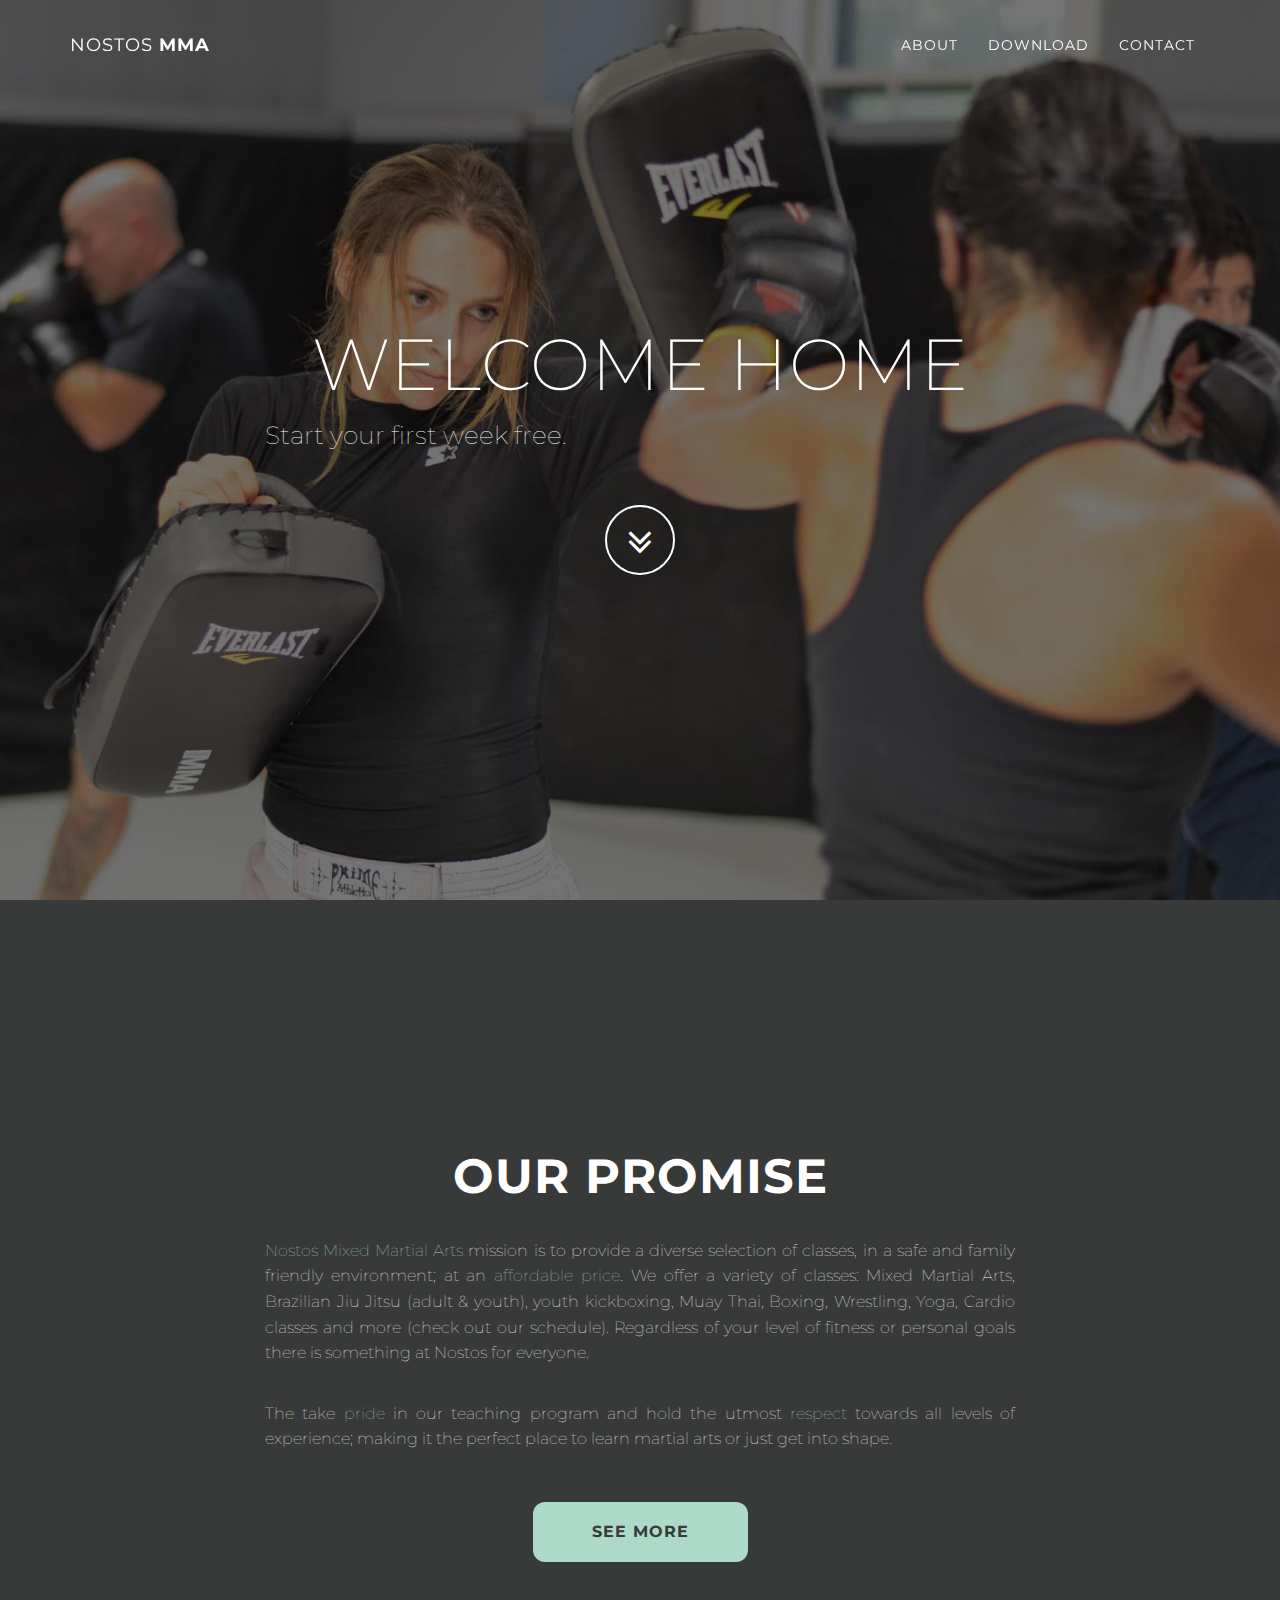
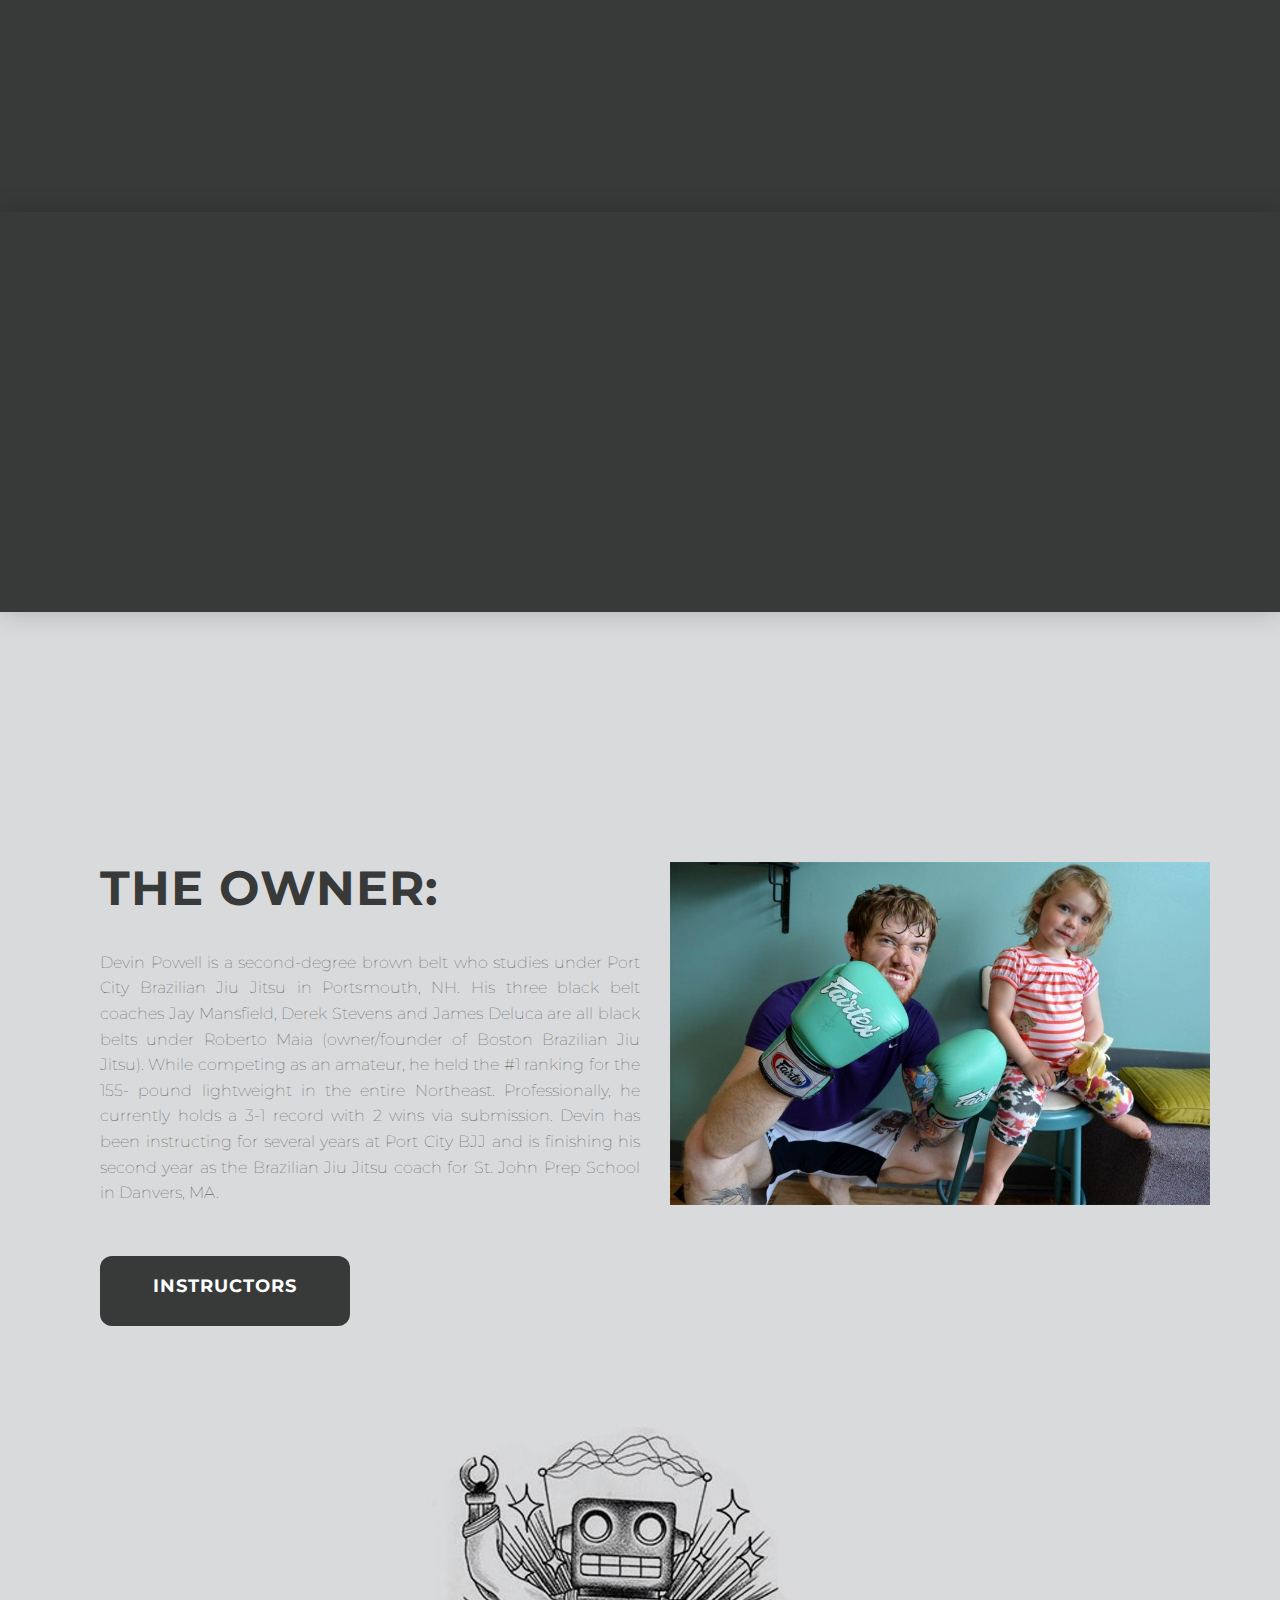
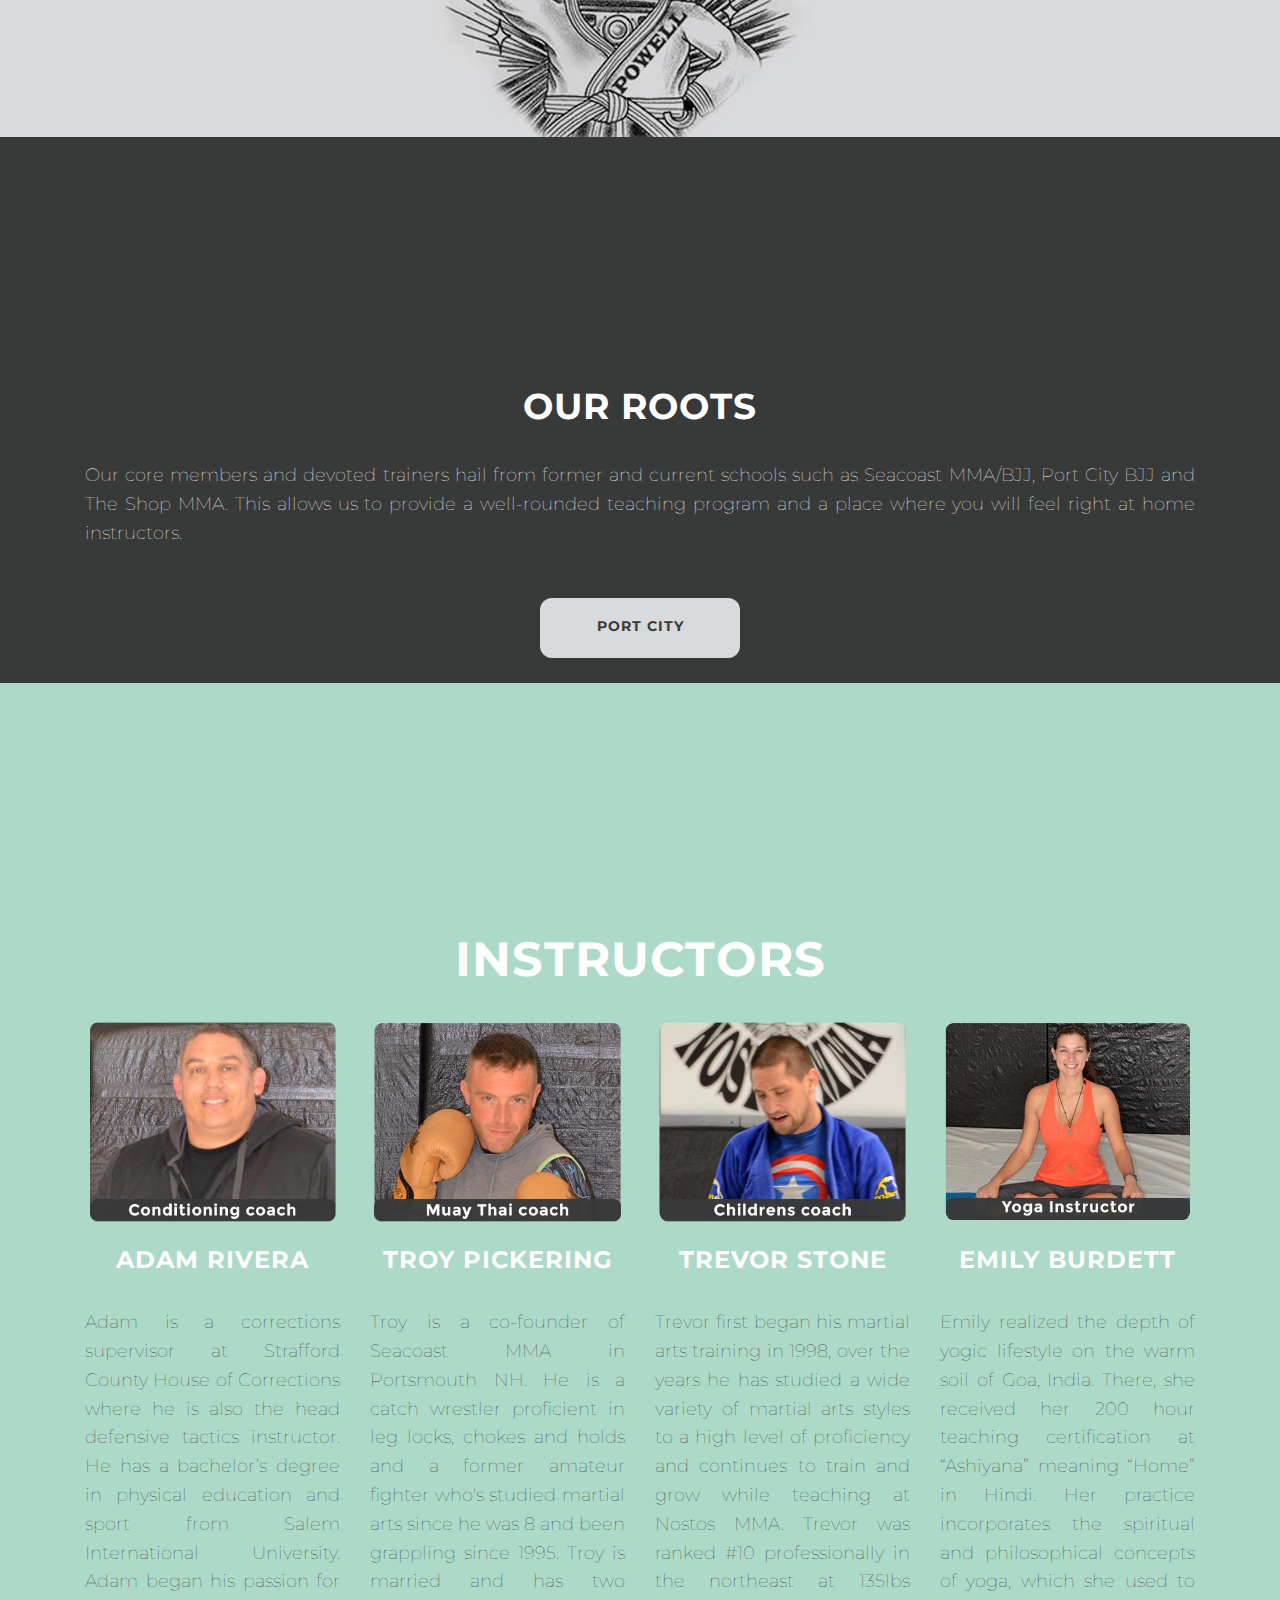
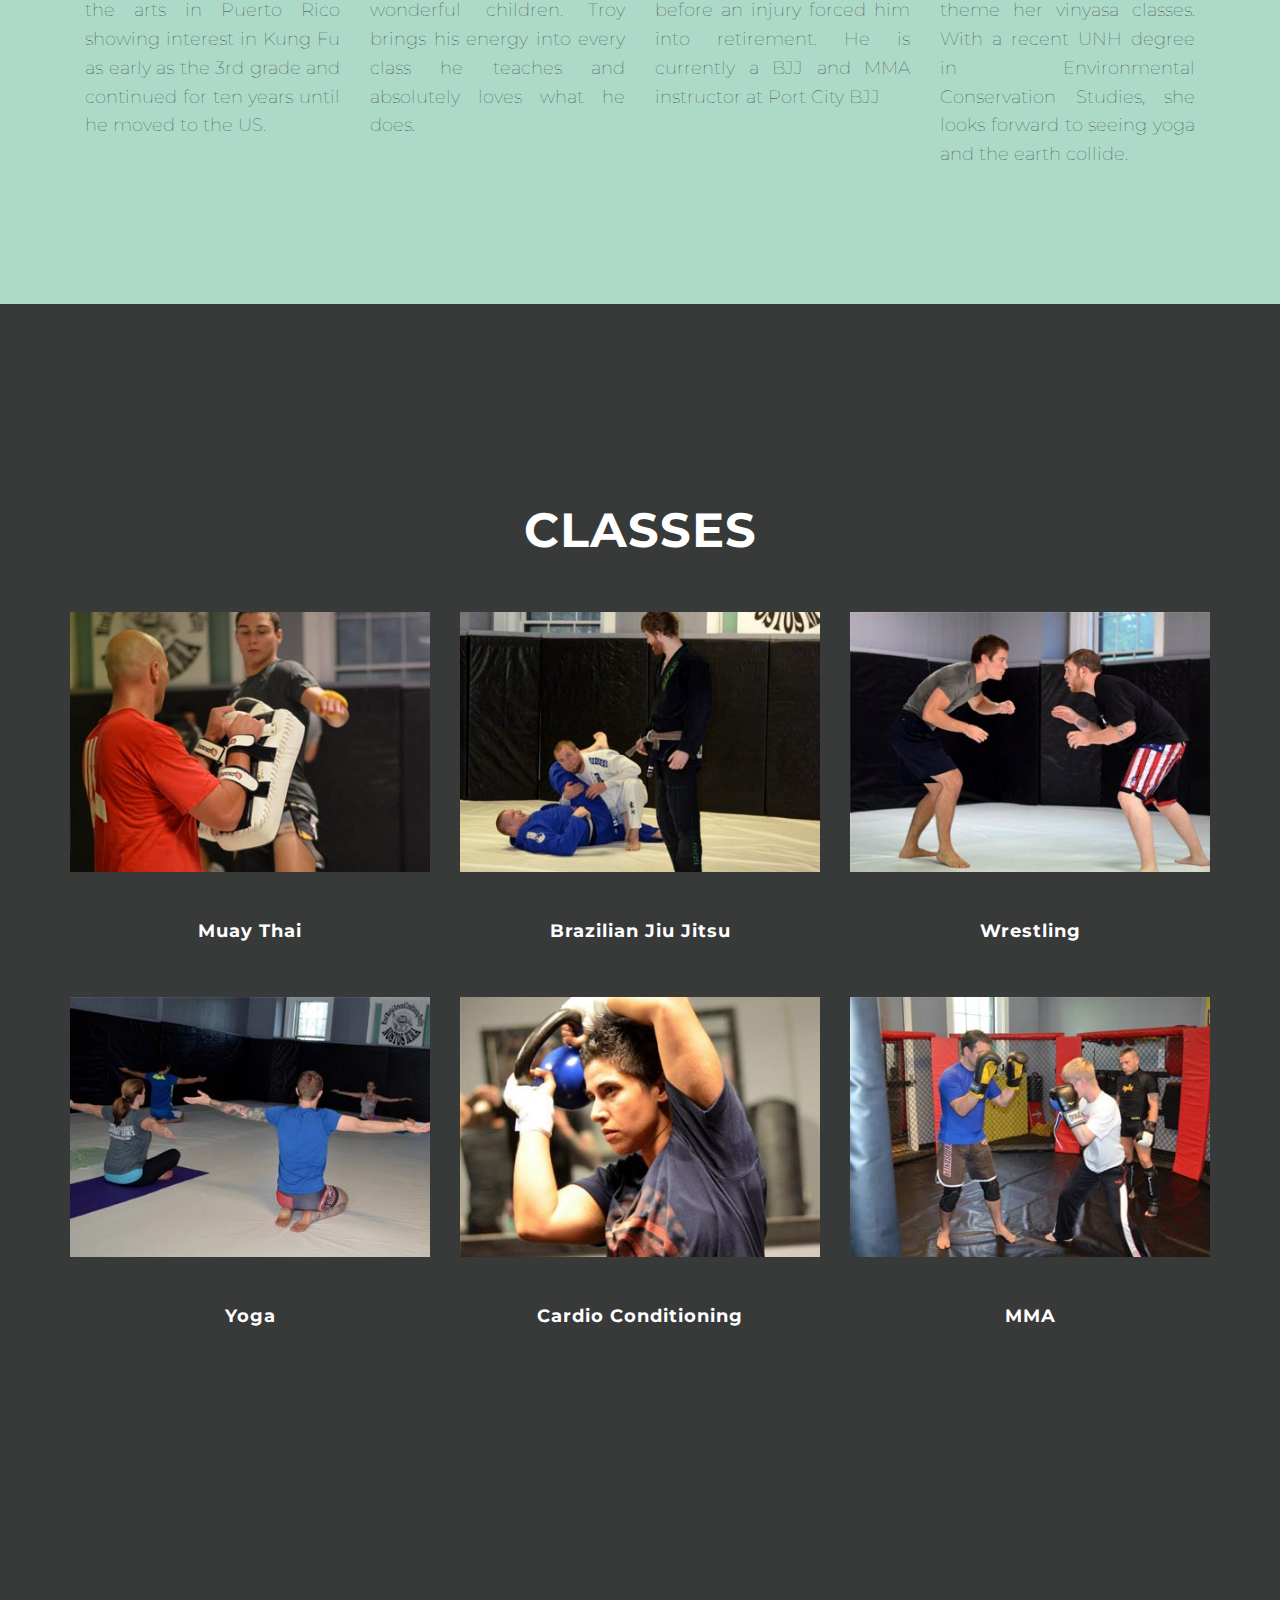
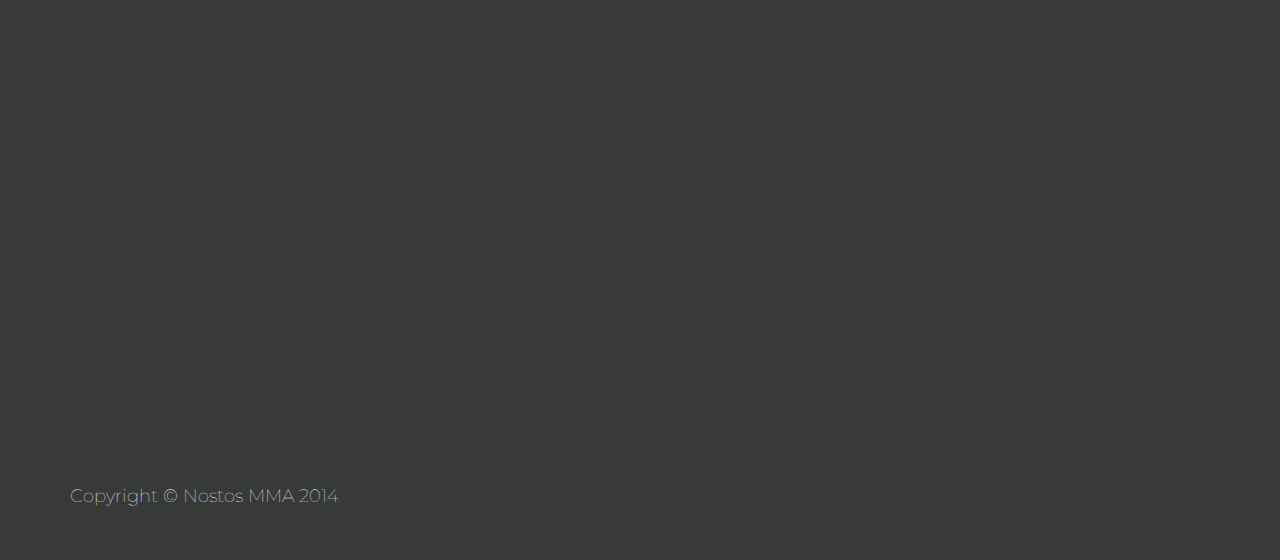
==== index.html @ fd04f0ee "A lot happened" ====
<!DOCTYPE html>
<html lang="en">

<head>

    <meta charset="utf-8">
    <meta http-equiv="X-UA-Compatible" content="IE=edge">
    <meta name="viewport" content="width=device-width, initial-scale=1">
    <meta name="description" content="">
    <meta name="author" content="">

    <title>NOSTOS MMA</title>

    <!-- Bootstrap Core CSS -->
    <link href="css/bootstrap.min.css" rel="stylesheet">

    <!-- Custom CSS -->
    <link href="css/grayscale.css" rel="stylesheet">

    <!-- Custom Fonts -->
    <link href="font-awesome-4.1.0/css/font-awesome.min.css" rel="stylesheet" type="text/css">
    <link href="http://fonts.googleapis.com/css?family=Montserrat:400,700" rel="stylesheet" type="text/css">

    <!-- HTML5 Shim and Respond.js IE8 support of HTML5 elements and media queries -->
    <!-- WARNING: Respond.js doesn't work if you view the page via file:// -->
    <!--[if lt IE 9]>
        <script src="https://oss.maxcdn.com/libs/html5shiv/3.7.0/html5shiv.js"></script>
        <script src="https://oss.maxcdn.com/libs/respond.js/1.4.2/respond.min.js"></script>
    <![endif]-->

</head>

<body id="page-top" data-spy="scroll" data-target=".navbar-fixed-top">

    <!-- Navigation -->
    <nav class="navbar navbar-custom navbar-fixed-top" role="navigation">
        <div class="container">
            <div class="navbar-header">
                <button type="button" class="navbar-toggle" data-toggle="collapse" data-target=".navbar-main-collapse">
                    <i class="fa fa-bars"></i>
                </button>
                <a class="navbar-brand page-scroll" href="#page-top">
                    <span class="light">NOSTOS</span> MMA
                </a>
            </div>

            <!-- Collect the nav links, forms, and other content for toggling -->
            <div class="collapse navbar-collapse navbar-right navbar-main-collapse">
                <ul class="nav navbar-nav">
                    <!-- Hidden li included to remove active class from about link when scrolled up past about section -->
                    <li class="hidden">
                        <a href="#page-top"></a>
                    </li>
                    <li>
                        <a class="page-scroll" href="#about">About</a>
                    </li>
                    <li>
                        <a class="page-scroll" href="#download">Download</a>
                    </li>
                    <li>
                        <a class="page-scroll" href="#contact">Contact</a>
                    </li>
                </ul>
            </div>
            <!-- /.navbar-collapse -->
        </div>
        <!-- /.container -->
    </nav>

    <!-- Intro Header -->
    <header class="intro">
        <div class="intro-body">
            <div class="container">
                <div class="row">
                    <div class="col-md-8 col-md-offset-2">
                        <h1 class="brand-heading">Welcome <span>Home</span></h1>
                        <p class="intro-text">Start your first week free.</p>
                        <a href="#about" class="btn btn-circle page-scroll">
                            <i class="fa fa-angle-double-down animated"></i>
                        </a>
                    </div>
                </div>
            </div>
        </div>
    </header>

    <!-- About Section -->
    <section id="about" data-speed="6" data-type="background" class="container content-section text-center">
        <div class="row">
            <div class="col-lg-8 col-lg-offset-2">
            <div class="promise">
                <h2>Our promise</h2>
                <p><span>Nostos Mixed Martial Arts</span> mission is to provide a diverse selection of classes, in a safe and family friendly environment; at an <span>affordable price</span>. We offer a variety of classes: Mixed Martial Arts, Brazilian Jiu Jitsu (adult & youth), youth kickboxing, Muay Thai, Boxing, Wrestling, Yoga, Cardio classes and more (check out our schedule). Regardless of your level of fitness or personal goals there is something at Nostos for everyone. </p>
                <p>The take <span>pride</span> in our teaching program and hold the utmost <span>respect</span> towards all levels of experience; making it the perfect place to learn martial arts or just get into shape.</p>
                 <a href="#about" class="btn btn-green"><h6>See more</h6></a>
            </div>
            </div>
        </div>
    </section>

    <!-- group pic -->
    <section id="group-pic" data-speed="6" data-type="background">
        
    </section><!-- end of group pic -->

    <!-- the owner -->
    <section id="contact" class="container content-section text-center">
      <div class="row">
	        <div class="container">
		        <div class="owner-resp"><!-- owner responsive -->
		            <div class="col-lg-6">
			            <div class="owner">
			                <h1>The Owner:</h1>
			                <img src="img/owner.jpg" alt=""/ class="img-responsive">
			                <p>Devin Powell is a second-degree brown belt who studies under Port City Brazilian Jiu Jitsu in Portsmouth, NH. His three black belt coaches Jay Mansfield, Derek Stevens and James Deluca are all black belts under Roberto Maia (owner/founder of Boston Brazilian Jiu Jitsu). While competing as an amateur, he held the #1 ranking for the 155- pound lightweight in the entire Northeast. Professionally, he currently holds a 3-1 record with 2 wins via submission. Devin has been instructing for several years at Port City BJJ and is finishing his second year as the Brazilian Jiu Jitsu coach for St. John Prep School in Danvers, MA.</p>
			                 <a href="#about" class="btn btn-dark"><h6>Instructors</h6></a>
			            </div>
					</div>
				</div>
			<div>
		</div>
	        <div class="container">
		        <div class="owner-reg"><!-- owner regular -->
		            <div class="col-lg-6">
			            <div class="owner">
			                <h1>The Owner:</h1>
			                <p>Devin Powell is a second-degree brown belt who studies under Port City Brazilian Jiu Jitsu in Portsmouth, NH. His three black belt coaches Jay Mansfield, Derek Stevens and James Deluca are all black belts under Roberto Maia (owner/founder of Boston Brazilian Jiu Jitsu). While competing as an amateur, he held the #1 ranking for the 155- pound lightweight in the entire Northeast. Professionally, he currently holds a 3-1 record with 2 wins via submission. Devin has been instructing for several years at Port City BJJ and is finishing his second year as the Brazilian Jiu Jitsu coach for St. John Prep School in Danvers, MA.</p>
			                 <a href="#about" class="btn btn-dark"><h6>Instructors</h6></a>
			            </div>
			       </div>
			        <div class="col-lg-6">
			        	<img src="img/owner.jpg" alt=""/ class="img-responsive">
			        </div>
					</div>
				</div>
			<div>
		</div>	
		<div class="container">
			<div class="col-lrg-12"  class="row-text-center">
				<div class="clembot">
					<img src="img/clembot.jpg" alt=""/ class="img-responsive">	
				</div>
			</div>
		</div>		   		    	
    </section><!-- end of the owner-->
    
 <section id="roots" class="container content-section text-center" data-speed="6" data-type="background">
      <div class="row">
	        <div class="container">
		            <div class="col-lg-12" class="img-responsive">
			            <div class="roots" class="roots-bg">
			                <h1>Our Roots</h1>
			                <p>Our core members and devoted trainers hail from former and current schools such as Seacoast MMA/BJJ, Port City BJJ and The Shop MMA. This allows us to provide a well-rounded teaching program and a place where you will feel right at home instructors.</p>
			                </p>
			                 <a href="#about" class="btn btn-light"><h6>Port City</h6></a>
			            </div>
					</div>
			<div>
		</div>
</section>







<section id="instructors" class="container content-section text-center"><!-- instructors -->
	<div class="row">
		<div class="container">
				<h1 class="title">Instructors</h1>
			<div class="col-lg-3">
				<img src="img/adam.jpg" alt="" class="img-responsive"/>
					<div class="description">
					<h3>Adam Rivera</h3>
						<p>Adam is a corrections supervisor at Strafford County House of Corrections where he is also the head defensive tactics instructor. He has a bachelor’s degree in physical education and sport from Salem International University. Adam began his passion for the arts in Puerto Rico showing interest in Kung Fu as early as the 3rd grade and continued for ten years until he moved to the US. </p>
					</div>
			</div><!-- end first column -->
			<div class="col-lg-3">
				<img src="img/troy.jpg" alt="" class="img-responsive"/>
					<div class="description">
					<h3>Troy Pickering</h3>
						<p>
Troy is a co-founder of Seacoast MMA in Portsmouth NH. He is a catch wrestler proficient in leg locks, chokes and holds and a former amateur fighter who's studied martial arts since he was 8 and been grappling since 1995. Troy is married and has two wonderful children. Troy brings his energy into every class he teaches and absolutely loves what he does.
 </p>
					</div>
			</div><!-- end second column -->
			<div class="col-lg-3">
				<img src="img/trevor.jpg" alt="" class="img-responsive"/>
					<div class="description">
					<h3>Trevor Stone</h3>
						<p>
Trevor first began his martial arts training in 1998, over the years he has studied a wide variety of martial arts styles to a high level of proficiency and continues to train and grow while teaching at Nostos MMA. Trevor was ranked #10 professionally in the northeast at 135lbs before an injury forced him into retirement. He is currently a BJJ and MMA instructor at Port City BJJ</p>
					</div>
			</div><!-- end third column -->
			<div class="col-lg-3">
				<img src="img/emily.jpg" alt="" class="img-responsive"/>
					<div class="description">
					<h3>Emily Burdett</h3>
						<p>Emily realized the depth of yogic lifestyle on the warm soil of Goa, India. There, she received her 200 hour teaching certification at “Ashiyana” meaning “Home” in Hindi. Her practice incorporates the spiritual and philosophical concepts of yoga, which she used to theme her vinyasa classes. With a recent UNH degree in Environmental Conservation Studies, she looks forward to seeing yoga and the earth collide.</p>
					</div>
			</div><!-- end third column -->
		</div><!-- end container -->
	</div><!-- end row -->
</section><!-- end instructors -->

<!-- classes Grid Section -->
    <section id="classes" class="bg-light-gray">
        <div class="container">
            <div class="row">
                <div class="col-lg-12 text-center">
                    <h2 class="section-heading">Classes</h2>
                </div>
            </div>
            <div class="row">
                <div class="col-md-4 col-sm-6 classes-item">
                    <a href="#classesModal1" class="classes-link" data-toggle="modal">
                        <div class="classes-hover">
                            <div class="classes-hover-content">
                                <i class="fa fa-plus fa-3x"></i>
                            </div>
                        </div>
                        <img src="img/muaythai.jpg" class="img-responsive" alt="">
                    </a>
                    <div class="classes-caption">
                       <h4>Muay Thai</h4>
                    </div>
                </div>
                <div class="col-md-4 col-sm-6 classes-item">
                    <a href="#classesModal2" class="classes-link" data-toggle="modal">
                        <div class="classes-hover">
                            <div class="classes-hover-content">
                                <i class="fa fa-plus fa-3x"></i>
                            </div>
                        </div>
                        <img src="img/bjj.jpg" class="img-responsive" alt="">
                    </a>
                    <div class="classes-caption">
                        <h4>Brazilian Jiu Jitsu</h4>
                    </div>
                </div>
                <div class="col-md-4 col-sm-6 classes-item">
                    <a href="#classesModal3" class="classes-link" data-toggle="modal">
                        <div class="classes-hover">
                            <div class="classes-hover-content">
                                <i class="fa fa-plus fa-3x"></i>
                            </div>
                        </div>
                        <img src="img/wrestling.jpg" class="img-responsive" alt="">
                    </a>
                    <div class="classes-caption">
                        <h4>Wrestling</h4>
                    </div>
                </div>
                <div class="col-md-4 col-sm-6 classes-item">
                    <a href="#classesModal4" class="classes-link" data-toggle="modal">
                        <div class="classes-hover">
                            <div class="classes-hover-content">
                                <i class="fa fa-plus fa-3x"></i>
                            </div>
                        </div>
                        <img src="img/yoga.jpg" class="img-responsive" alt="">
                    </a>
                    <div class="classes-caption">
                        <h4>Yoga</h4>
                    </div>
                </div>
                <div class="col-md-4 col-sm-6 classes-item">
                    <a href="#classesModal5" class="classes-link" data-toggle="modal">
                        <div class="classes-hover">
                            <div class="classes-hover-content">
                                <i class="fa fa-plus fa-3x"></i>
                            </div>
                        </div>
                        <img src="img/conditioning.jpg" class="img-responsive" alt="">
                    </a>
                    <div class="classes-caption">
                        <h4>Cardio Conditioning</h4>
                    </div>
                </div>
                <div class="col-md-4 col-sm-6 classes-item">
                    <a href="#classesModal6" class="classes-link" data-toggle="modal">
                        <div class="classes-hover">
                            <div class="classes-hover-content">
                                <i class="fa fa-plus fa-3x"></i>
                            </div>
                        </div>
                        <img src="img/mma.jpg" class="img-responsive" alt="">
                    </a>
                    <div class="classes-caption">
                        <h4>MMA</h4>
                    </div>
                </div>
            </div>
        </div>
    </section>
<!-- classes Modals -->
    <!-- Use the modals below to showcase details about your classes projects! -->

    <!-- classes Modal 1 -->
    <div class="classes-modal modal fade" id="classesModal1" tabindex="-1" role="dialog" aria-hidden="true">
        <div class="modal-content">
            <div class="close-modal" data-dismiss="modal">
                <div class="lr">
                    <div class="rl">
                    </div>
                </div>
            </div>
            <div class="container">
                <div class="row">
                    <div class="col-lg-8 col-lg-offset-2">
                        <div class="modal-body">
                         <h1>Muay Thai</h1>
							<div id="this-carousel-id" class="carousel slide"><!-- class of slide for animation -->
							  <div class="carousel-inner">
							    <div class="item active"><!-- class of active since it's the first item -->
							      <img src="img/devin.jpg" alt="" />
							    </div>
							    <div class="item">
							      <img src="img/devin.jpg" alt="" />
							    </div>
							    <div class="item">
							      <img src="img/devin.jpg" alt="" />
							    </div>
							    <div class="item">
							      <img src="img/devin.jpg" alt="" />
							    </div>
					 </div><!-- /.carousel-inner -->
					 <!--  Next and Previous controls below href values must reference the id for this carousel -->
							 <a class="carousel-control left" href="#this-carousel-id" data-slide="prev"><img src="img/arrow-left.jpg"/></a>
							 <a class="carousel-control right" href="#this-carousel-id" data-slide="next">HEY</a>
					</div><!-- /.carousel -->
                            <p>A martial art form that originated from Thailand, also known as the “Art of Eight Limbs” which focuses on strikes using the eight points of contact: feet, knees, elbows and fists. Muay Thai focuses on body conditioning; training with Muay Thai pads, focus mitts, heavy bags, and boxing/kickboxing combination drills that use almost every muscle in your body.  Muay Thai strengthens your legs, your core, increases your flexibility and helps you lose weight and relieves stress. Whether you want to compete in the sport and get ready for ring competition or simple learn the art to stay healthy and in great shape Muay Thai workouts will produce a healthier, leaner, stronger body and help you be at your best level of fitness. It’s important to be in on a regular basis in order for martial arts lessons to be effective for learning self defense so come find out how much fun getting in shape can really be.
</p>
                            <p>
                                <strong>Want these icons in this classes item sample?</strong>You can download 60 of them for free, courtesy of <a href="https://getdpd.com/cart/hoplink/18076?referrer=bvbo4kax5k8ogc">RoundIcons.com</a>, or you can purchase the 1500 icon set <a href="https://getdpd.com/cart/hoplink/18076?referrer=bvbo4kax5k8ogc">here</a>.</p>
                            <ul class="list-inline">
                                <li>Date: July 2014</li>
                                <li>Client: Round Icons</li>
                                <li>Category: Graphic Design</li>
                            </ul>
                            <button type="button" class="btn btn-primary" data-dismiss="modal"><i class="fa fa-times"></i> Close Project</button>
                        </div>
                    </div>
                </div>
            </div>
        </div>
    </div>

    <!-- classes Modal 2 -->
    <div class="classes-modal modal fade" id="classesModal2" tabindex="-1" role="dialog" aria-hidden="true">
        <div class="modal-content">
            <div class="close-modal" data-dismiss="modal">
                <div class="lr">
                    <div class="rl">
                    </div>
                </div>
            </div>
            <div class="container">
                <div class="row">
                    <div class="col-lg-8 col-lg-offset-2">
                        <div class="modal-body">
                            <h2>Project Heading</h2>
                            <p class="item-intro text-muted">Lorem ipsum dolor sit amet consectetur.</p>
                            <img class="img-responsive img-centered" src="img/classes/startup-framework-preview.png" alt="">
                            <p><a href="http://designmodo.com/startup/?u=787">Startup Framework</a> is a website builder for professionals. Startup Framework contains components and complex blocks (PSD+HTML Bootstrap themes and templates) which can easily be integrated into almost any design. All of these components are made in the same style, and can easily be integrated into projects, allowing you to create hundreds of solutions for your future projects.</p>
                            <p>You can preview Startup Framework <a href="http://designmodo.com/startup/?u=787">here</a>.</p>
                            <button type="button" class="btn btn-primary" data-dismiss="modal"><i class="fa fa-times"></i> Close Project</button>
                        </div>
                    </div>
                </div>
            </div>
        </div>
    </div>

    <!-- classes Modal 3 -->
    <div class="classes-modal modal fade" id="classesModal3" tabindex="-1" role="dialog" aria-hidden="true">
        <div class="modal-content">
            <div class="close-modal" data-dismiss="modal">
                <div class="lr">
                    <div class="rl">
                    </div>
                </div>
            </div>
            <div class="container">
                <div class="row">
                    <div class="col-lg-8 col-lg-offset-2">
                        <div class="modal-body">
                            <!-- Project Details Go Here -->
                            <h2>Project Name</h2>
                            <p class="item-intro text-muted">Lorem ipsum dolor sit amet consectetur.</p>
                            <img class="img-responsive img-centered" src="img/classes/treehouse-preview.png" alt="">
                            <p>Treehouse is a free PSD web template built by <a href="https://www.behance.net/MathavanJaya">Mathavan Jaya</a>. This is bright and spacious design perfect for people or startup companies looking to showcase their apps or other projects.</p>
                            <p>You can download the PSD template in this classes sample item at <a href="http://freebiesxpress.com/gallery/treehouse-free-psd-web-template/">FreebiesXpress.com</a>.</p>
                            <button type="button" class="btn btn-primary" data-dismiss="modal"><i class="fa fa-times"></i> Close Project</button>
                        </div>
                    </div>
                </div>
            </div>
        </div>
    </div>

    <!-- classes Modal 4 -->
    <div class="classes-modal modal fade" id="classesModal4" tabindex="-1" role="dialog" aria-hidden="true">
        <div class="modal-content">
            <div class="close-modal" data-dismiss="modal">
                <div class="lr">
                    <div class="rl">
                    </div>
                </div>
            </div>
            <div class="container">
                <div class="row">
                    <div class="col-lg-8 col-lg-offset-2">
                        <div class="modal-body">
                            <!-- Project Details Go Here -->
                            <h2>Project Name</h2>
                            <p class="item-intro text-muted">Lorem ipsum dolor sit amet consectetur.</p>
                            <img class="img-responsive img-centered" src="img/classes/golden-preview.png" alt="">
                            <p>Start Bootstrap's Agency theme is based on Golden, a free PSD website template built by <a href="https://www.behance.net/MathavanJaya">Mathavan Jaya</a>. Golden is a modern and clean one page web template that was made exclusively for Best PSD Freebies. This template has a great classes, timeline, and meet your team sections that can be easily modified to fit your needs.</p>
                            <p>You can download the PSD template in this classes sample item at <a href="http://freebiesxpress.com/gallery/golden-free-one-page-web-template/">FreebiesXpress.com</a>.</p>
                            <button type="button" class="btn btn-primary" data-dismiss="modal"><i class="fa fa-times"></i> Close Project</button>
                        </div>
                    </div>
                </div>
            </div>
        </div>
    </div>

    <!-- classes Modal 5 -->
    <div class="classes-modal modal fade" id="classesModal5" tabindex="-1" role="dialog" aria-hidden="true">
        <div class="modal-content">
            <div class="close-modal" data-dismiss="modal">
                <div class="lr">
                    <div class="rl">
                    </div>
                </div>
            </div>
            <div class="container">
                <div class="row">
                    <div class="col-lg-8 col-lg-offset-2">
                        <div class="modal-body">
                            <!-- Project Details Go Here -->
                            <h2>Project Name</h2>
                            <p class="item-intro text-muted">Lorem ipsum dolor sit amet consectetur.</p>
                            <img class="img-responsive img-centered" src="img/classes/escape-preview.png" alt="">
                            <p>Escape is a free PSD web template built by <a href="https://www.behance.net/MathavanJaya">Mathavan Jaya</a>. Escape is a one page web template that was designed with agencies in mind. This template is ideal for those looking for a simple one page solution to describe your business and offer your services.</p>
                            <p>You can download the PSD template in this classes sample item at <a href="http://freebiesxpress.com/gallery/escape-one-page-psd-web-template/">FreebiesXpress.com</a>.</p>
                            <button type="button" class="btn btn-primary" data-dismiss="modal"><i class="fa fa-times"></i> Close Project</button>
                        </div>
                    </div>
                </div>
            </div>
        </div>
    </div>

    <!-- classes Modal 6 -->
    <div class="classes-modal modal fade" id="classesModal6" tabindex="-1" role="dialog" aria-hidden="true">
        <div class="modal-content">
            <div class="close-modal" data-dismiss="modal">
                <div class="lr">
                    <div class="rl">
                    </div>
                </div>
            </div>
            <div class="container">
                <div class="row">
                    <div class="col-lg-8 col-lg-offset-2">
                        <div class="modal-body">
                            <!-- Project Details Go Here -->
                            <h2>Project Name</h2>
                            <p class="item-intro text-muted">Lorem ipsum dolor sit amet consectetur.</p>
                            <img class="img-responsive img-centered" src="img/classes/dreams-preview.png" alt="">
                            <p>Dreams is a free PSD web template built by <a href="https://www.behance.net/MathavanJaya">Mathavan Jaya</a>. Dreams is a modern one page web template designed for almost any purpose. It’s a beautiful template that’s designed with the Bootstrap framework in mind.</p>
                            <p>You can download the PSD template in this classes sample item at <a href="http://freebiesxpress.com/gallery/dreams-free-one-page-web-template/">FreebiesXpress.com</a>.</p>
                            <button type="button" class="btn btn-primary" data-dismiss="modal"><i class="fa fa-times"></i> Close Project</button>
                        </div>
                    </div>
                </div>
            </div>
        </div>
    </div>







    <!-- Map Section -->
    <div id="map"></div>

    <!-- Footer -->
    <footer>
        <div class="container text-center">
            <p>Copyright &copy; Nostos MMA 2014</p>
        </div>
    </footer>

    <!-- jQuery Version 1.11.0 -->
    <script src="js/jquery-1.11.0.js"></script>

    <!-- Bootstrap Core JavaScript -->
    <script src="js/bootstrap.min.js"></script>

    <!-- Plugin JavaScript -->
    <script src="js/jquery.easing.min.js"></script>

    <!-- Google Maps API Key - Use your own API key to enable the map feature. More information on the Google Maps API can be found at https://developers.google.com/maps/ -->
    <script type="text/javascript" src="https://maps.googleapis.com/maps/api/js?key=AIzaSyCRngKslUGJTlibkQ3FkfTxj3Xss1UlZDA&sensor=false"></script>

    <!-- Custom Theme JavaScript -->
    <script src="js/grayscale.js"></script>

</body>
<script type="text/javascript">
$(document).ready(function(){
   // cache the window object
   $window = $(window);
 
   $('section[data-type="background"]').each(function(){
     // declare the variable to affect the defined data-type
     var $scroll = $(this);
                     
      $(window).scroll(function() {
        // HTML5 proves useful for helping with creating JS functions!
        // also, negative value because we're scrolling upwards                             
        var yPos = -($window.scrollTop() / $scroll.data('speed')); 
         
        // background position
        var coords = '50% '+ yPos + 'px';
 
        // move the background
        $scroll.css({ backgroundPosition: coords });    
      }); // end window scroll
   });  // end section function
}); // close out script
</script>
</html>
---- css/grayscale.css ----
/*!
 * Start Bootstrap - Grayscale Bootstrap Theme (http://startbootstrap.com)
 * Code licensed under the Apache License v2.0.
 * For details, see http://www.apache.org/licenses/LICENSE-2.0.
 */

body {
    width: 100%;
    height: 100%;
    font-family: 'montserrat';
    color: #fff;
    background-color: #383939;
}

html {
    width: 100%;
    height: 100%;
}

@media(max-width:768px){
	section {
		height:relative;
	}
}
h1,
h2,
h3,
h4,
h5,
h6 {
    margin: 0 0 35px;
    text-transform: uppercase;
    font-family: Montserrat,"Helvetica Neue",Helvetica,Arial,sans-serif;
    font-weight: 700;
    letter-spacing: 1px;
}

p {
    margin: 0 0 25px;
    font-size: 14px;
    line-height: 1.5;
    font-weight: 100;
    text-align: justify;
}
@media(min-width:767px) {
    p {
        margin: 0 0 35px;
        font-size: 18px;
        line-height: 1.6;
    }
}

a {
    color: #219ab3;
    -webkit-transition: all .2s ease-in-out;
    -moz-transition: all .2s ease-in-out;
    transition: all .2s ease-in-out;
}

a:hover,
a:focus {
    text-decoration: none;
    color: #11505d;
}

.light {
    font-weight: 400;
}

.navbar-custom {
    margin-bottom: 0;
    border-bottom: 1px solid rgba(255,255,255,.3);
    text-transform: uppercase;
    font-family: Montserrat,"Helvetica Neue",Helvetica,Arial,sans-serif;
    background-color:  #add9c8;
}

.navbar-custom .navbar-brand {
    font-weight: 700;
}


.navbar-custom .navbar-brand:focus {
    outline: 0;
}

.navbar-custom .navbar-brand .navbar-toggle {
    padding: 4px 6px;
    font-size: 16px;
    color: #fff;
}

.navbar-custom .navbar-brand .navbar-toggle:focus,
.navbar-custom .navbar-brand .navbar-toggle:active {
    outline: 0;
}

.navbar-custom a {
    color: #fff;
}
.navbar-custom .nav li.active {
    outline: nonte;
    background-color: rgba(255,255,255,.3);
}

.navbar-custom .nav li a {
    -webkit-transition: background .3s ease-in-out;
    -moz-transition: background .3s ease-in-out;
    transition: background .3s ease-in-out;
}

.navbar-custom .nav li a:hover,
.navbar-custom .nav li a:focus,
.navbar-custom .nav li a.active {
    outline: 0;
    background-color: rgba(255,255,255,.3);
}

@media(min-width:767px) {
    .navbar {
        padding: 20px 0;
        border-bottom: 0;
        letter-spacing: 1px;
        background: 0 0;
        -webkit-transition: background .5s ease-in-out,padding .5s ease-in-out;
        -moz-transition: background .5s ease-in-out,padding .5s ease-in-out;
        transition: background .5s ease-in-out,padding .5s ease-in-out;
    }

    .top-nav-collapse {
        padding: 0;
        background-color: #add9c8;
    }

    .navbar-custom.top-nav-collapse {
        border-bottom: 1px solid rgba(255,255,255,.3);
    }
}

.intro {
    display: table;
    width: 100%;
    height: auto;
    padding: 100px 0;
    text-align: center;
    color: #fff;
    background: url(../img/header.jpg) no-repeat bottom center scroll;
    background-color: #000;
    -webkit-background-size: cover;
    -moz-background-size: cover;
    background-size: cover;
    -o-background-size: cover;
}

.intro .intro-body {
    display: table-cell;
    vertical-align: middle;
}

.intro .intro-body .brand-heading {
    font-size: 40px;
}

.intro .intro-body .intro-text {
    font-size: 18px;
}

@media(min-width:767px) {
    .intro {
        height: 100%;
        padding: 0;
    }

    .intro .intro-body .brand-heading {
        font-size: 72px;
        font-weight: 200;
    }

    .intro .intro-body .intro-text {
        font-size: 25px;
        margin-top: -25px;
    }
}







/*        Our Promise        */
.promise h2 {
	font-size: 36px;
}
.promise p {
	font-size: 14px;
	text-align: justify;
}
.promise p span{
	color: #add9c8;
}
@media(min-width:768px){
	.promise h2 {
	font-size: 48px;
}
.promise p {
	font-size: 16px;
	text-align: justify;
}
.promise p span{
	color: #add9c8;
}
}




/*         Group Pic        */
#group-pic {
    background: url(../img/group.jpg) 50% 0 fixed; 
    height: auto;  
    margin: 0 auto; 
    width: 100%; 
    position: relative; 
    padding: 200px 0px;
    margin-top: 100px;
    box-shadow: 0 0 25px rgba(0,0,0,0.2);
}
@media(min-width:768px){
#group-pic {
    background: url(../img/group.jpg) 50% 0 fixed; 
    height: auto;  
    margin: 0 auto; 
    width: 100%; 
    position: relative; 
    padding: 200px 0px;
    margin-top: 250px;
    box-shadow: 0 0 25px rgba(0,0,0,0.2);
}
}

/*         Owner        */
.owner h1 {
	font-size: 36px;
	text-align: left;
	color: #383939;
}
.owner p {
	font-size: 14px;
	text-align: justify;
	color: #383939;
}
.owner p span{
	color: #383939;
}
.owner a {
	float: left;
}

@media(min-width:768px){
	.owner-resp {
		display: none;
	}
	.owner-reg {
	display: block;
	}
	.owner h1 {
		font-size: 48px;
		color: #383939;
	}
	.owner p {
		font-size: 16px;
		text-align: justify;
		color: #383939;
	}
	.owner p span{
		color: #add9c8;
	}
}

@media(max-width:768px){
	.owner-reg {
	display: none;
}
	.owner-resp {
		display: block;
	}
}
@media(max-width:768px){
	.owner-pic {
		display: none;
	}
}

/*     clembot image     */
.img-responsive {
	padding-bottom: 25px;
}
.clembot img {
	margin-bottom: -25px;
}
@media(min-width:768px){
	.clembot img {
		margin-bottom: -25px;
		margin-left: 30%;
		}
}

/*          Our roots       */
#roots {
	background-color: #383939;
}
.roots-bg {
	background-image: url('../img/roots-bg.jpg');
	background-repeat: no-repeat;
	width: 100%;
	height: relative;
}
#roots a {
	margin-bottom: 25px;
}

/*     Buttons      */
.btn-circle {
    width: 70px;
    height: 70px;
    margin-top: 15px;
    padding: 7px 16px;
    border: 2px solid #fff;
    border-radius: 35px;
    font-size: 40px;
    color: #fff;
    background: 0 0;
    -webkit-transition: background .3s ease-in-out;
    -moz-transition: background .3s ease-in-out;
    transition: background .3s ease-in-out;
}



/*   Instructors    */
#instructors {
	width: 100%;
	height: relative;
	background-color: #add9c8;
	padding-bottom: 100px;
}
#instructors h1 {
	font-size: 48px;
}
.description p {
	color: #383939;
}
.description h5 {
	margin: 0 auto;
}







/*    classes section    */
#classes {
	margin-top: 200px;
}
#classes h2 {
	font-size: 48px;
	padding-bottom: 20px;
}
#classes .classes-item {
    right: 0;
    margin: 0 0 15px;
}

#classes .classes-item .classes-link {
    display: block;
    position: relative;
    margin: 0 auto;
    max-width: 400px;
}

#classes .classes-item .classes-link .classes-hover {
    position: absolute;
    width: 100%;
    height: 100%;
    opacity: 0;
    background: #add9c8;
    -webkit-transition: all ease .5s;
    -moz-transition: all ease .5s;
    transition: all ease .5s;
}

#classes .classes-item .classes-link .classes-hover:hover {
    opacity: 1;
}

#classes .classes-item .classes-link .classes-hover .classes-hover-content {
    position: absolute;
    top: 50%;
    width: 100%;
    height: 20px;
    margin-top: -12px;
    text-align: center;
    font-size: 20px;
    color: #fff;
}

#classes .classes-item .classes-link .classes-hover .classes-hover-content i {
    margin-top: -12px;
}

#classes .classes-item .classes-link .classes-hover .classes-hover-content h3,
#classes .classes-item .classes-link .classes-hover .classes-hover-content h4 {
    margin: 0;
}

#classes .classes-item .classes-caption {
    margin: 0 auto;
    padding: 25px;
    max-width: 400px;
    text-align: center;
}

#classes .classes-item .classes-caption h4 {
    margin: 0;
    text-transform: none;
}

#classes .classes-item .classes-caption p {
   color: #fff;
   text-align: center;
}

#classes * {
    z-index: 2;
}

@media(min-width:767px) {
    #classes .classes-item {
        margin: 0 0 30px;
    }
}

.classes-modal .modal-content {
    padding: 100px 0;
    min-height: 100%;
    border: 0;
    border-radius: 0;
    text-align: center;
    background-clip: border-box;
    -webkit-box-shadow: none;
    box-shadow: none;
}

.classes-modal .modal-content h2 {
    margin-bottom: 15px;
    font-size: 3em;
}
.classes-modal .modal-content h1 {
    margin-bottom: 30px;
    font-size: 3em;
    color: black;
}

.classes-modal .modal-content p {
    margin-bottom: 30px;
    color: black;
}

.classes-modal .modal-content p.item-intro {
    margin: 20px 0 30px;
    font-family: "Droid Serif","Helvetica Neue",Helvetica,Arial,sans-serif;
    font-size: 16px;
    font-style: italic;
}

.classes-modal .modal-content ul.list-inline {
    margin-top: 0;
    margin-bottom: 30px;
}

.classes-modal .modal-content img {
    margin-bottom: 30px;
}

.classes-modal .close-modal {
    position: absolute;
    top: 25px;
    right: 25px;
    width: 75px;
    height: 75px;
    background-color: transparent;
    cursor: pointer;
}

.classes-modal .close-modal:hover {
    opacity: .3;
}

.classes-modal .close-modal .lr {
    z-index: 1051;
    width: 3px;
    height: 36px;
    margin-left: 35px;
    background-color: #222;
    -webkit-transform: rotate(45deg);
    -ms-transform: rotate(45deg);
    transform: rotate(45deg);
}

.classes-modal .close-modal .lr .rl {
    z-index: 1052;
    width: 3px;
    height: 36px;
    background-color: #222;
    -webkit-transform: rotate(90deg);
    -ms-transform: rotate(90deg);
    transform: rotate(90deg);
}

.carousel-control.left, .carousel-control.right {
  top:50%;
  width:auto;
  background-image: none;
  text-shadow: none;
}












.btn-circle:hover,
.btn-circle:focus {
    outline: 0;
    color: #fff;
    background: rgba(255,255,255,.1);
}

.btn-circle i.animated {
    -webkit-transition-property: -webkit-transform;
    -webkit-transition-duration: 1s;
    -moz-transition-property: -moz-transform;
    -moz-transition-duration: 1s;
}

.btn-circle:hover i.animated {
    -webkit-animation-name: pulse;
    -moz-animation-name: pulse;
    -webkit-animation-duration: 1.5s;
    -moz-animation-duration: 1.5s;
    -webkit-animation-iteration-count: infinite;
    -moz-animation-iteration-count: infinite;
    -webkit-animation-timing-function: linear;
    -moz-animation-timing-function: linear;
}

.btn-green h6 {
	font-size: 16px;
	color: #383939;
}
.btn-green {
	width: 170px;
    height: 60px;
    margin-top: 15px;
    padding: 20px 16px;
    background-color: #add9c8;
    font-size: 40px;
    border-radius: 12px;
}
.btn-green:hover {
	width: 170px;
    height: 60px;
    margin-top: 15px;
    padding: 20px 16px;
    background-color: #c4f2e1;
    font-size: 40px;
}

.btn-light {
	width: 200px;
    height: 60px;
    margin-top: 15px;
    padding: 20px 16px;
    background-color: #d9dadb;
    font-size: 40px;
    border-radius: 12px;
}

.btn-light h6 {
	font-size: 14px;
	color: #383939; 
}

.btn-light:hover {
	width: 200px;
    height: 60px;
    margin-top: 15px;
    padding: 20px 16px;
    background-color: #fff;
    font-size: 40px;
}

.btn-dark h6 {
	font-size: 18px;
	color: #fff;
}
.btn-dark {
	width: 250px;
    height: 70px;
    margin-top: 15px;
    padding: 20px 16px;
    background-color: #383939;
    font-size: 40px;
    border-radius: 12px;
    margin-bottom: 100px;
}
.btn-dark:hover {
	width: 250px;
    height: 70px;
    margin-top: 15px;
    padding: 20px 16px;
    background-color: #7f8181;
    font-size: 40px;
    margin-bottom: 100px;
}
@media(min-width:768px){
	.btn-green h6 {
	font-size: 16px;
	color: #383939;
}
.btn-green {
	width: 215px;
    height: 60px;
    margin-top: 15px;
    padding: 20px 16px;
    background-color: #add9c8;
    font-size: 40px;
    border-radius: 12px;
}
.btn-green:hover {
	width: 215px;
    height: 60px;
    margin-top: 15px;
    padding: 20px 16px;
    background-color: #c4f2e1;
    font-size: 40px;
}

.btn-light p {
	font-size: 18px;
	color: #383939;
}
.btn-light {
	width: 200px;
    height: 60px;
    margin-top: 15px;
    padding: 20px 16px;
    background-color: ;
    font-size: 40px;
    border-radius: 12px;
}
.btn-light:hover {
	width: 200px;
    height: 60px;
    margin-top: 15px;
    padding: 20px 16px;
    background-color: #fff;
    font-size: 40px;
}

.btn-dark p {
	font-size: 18px;
	color: #fff;
}
.btn-dark {
	width: 250px;
    height: 70px;
    margin-top: 15px;
    padding: 20px 16px;
    background-color: #383939;
    font-size: 40px;
    border-radius: 12px;
}
.btn-dark:hover {
	width: 250px;
    height: 70px;
    margin-top: 15px;
    padding: 20px 16px;
    background-color: #7f8181;
    font-size: 40px;
}
}
@-webkit-keyframes pulse {    
    0 {
        -webkit-transform: scale(1);
        transform: scale(1);
    }

    50% {
        -webkit-transform: scale(1.2);
        transform: scale(1.2);
    }

    100% {
        -webkit-transform: scale(1);
        transform: scale(1);
    }
}

@-moz-keyframes pulse {    
    0 {
        -moz-transform: scale(1);
        transform: scale(1);
    }

    50% {
        -moz-transform: scale(1.2);
        transform: scale(1.2);
    }

    100% {
        -moz-transform: scale(1);
        transform: scale(1);
    }
}

.content-section {
    padding-top: 100px;
}

.download-section {
    width: 100%;
    padding: 50px 0;
    color: #fff;
    background: url(../img/downloads-bg.jpg) no-repeat center center scroll;
    background-color: #000;
    -webkit-background-size: cover;
    -moz-background-size: cover;
    background-size: cover;
    -o-background-size: cover;
}
#contact {
	background-color: #d9dadb;
	width: 100%;
}
#map {
    width: 100%;
    height: 200px;
    margin-top: 100px;
}

@media(min-width:767px) {
    .content-section {
        padding-top: 250px;
    }

    .download-section {
        padding: 100px 0;
    }

    #map {
        height: 400px;
        margin-top: 250px;
    }
}

.btn {
    text-transform: uppercase;
    font-family: Montserrat,"Helvetica Neue",Helvetica,Arial,sans-serif;
    font-weight: 400;
    -webkit-transition: all .3s ease-in-out;
    -moz-transition: all .3s ease-in-out;
    transition: all .3s ease-in-out;
}

.btn-default {
    border: 1px solid #219ab3;
    color: #219ab3;
    background-color: transparent;
}

.btn-default:hover,
.btn-default:focus {
    border: 1px solid #219ab3;
    outline: 0;
    color: #000;
    background-color: #219ab3;
}

ul.banner-social-buttons {
    margin-top: 0;
}

@media(max-width:1199px) {
    ul.banner-social-buttons {
        margin-top: 15px;
    }
}

@media(max-width:767px) {
    ul.banner-social-buttons li {
        display: block;
        margin-bottom: 20px;
        padding: 0;
    }

    ul.banner-social-buttons li:last-child {
        margin-bottom: 0;
    }
}

footer {
    padding: 50px 0;
}

footer p {
    margin: 0;
}

::-moz-selection {
    text-shadow: none;
    background: #fcfcfc;
    background: rgba(255,255,255,.2);
}

::selection {
    text-shadow: none;
    background: #fcfcfc;
    background: rgba(255,255,255,.2);
}

img::selection {
    background: 0 0;
}

img::-moz-selection {
    background: 0 0;
}

body {
    webkit-tap-highlight-color: rgba(255,255,255,.2);
}
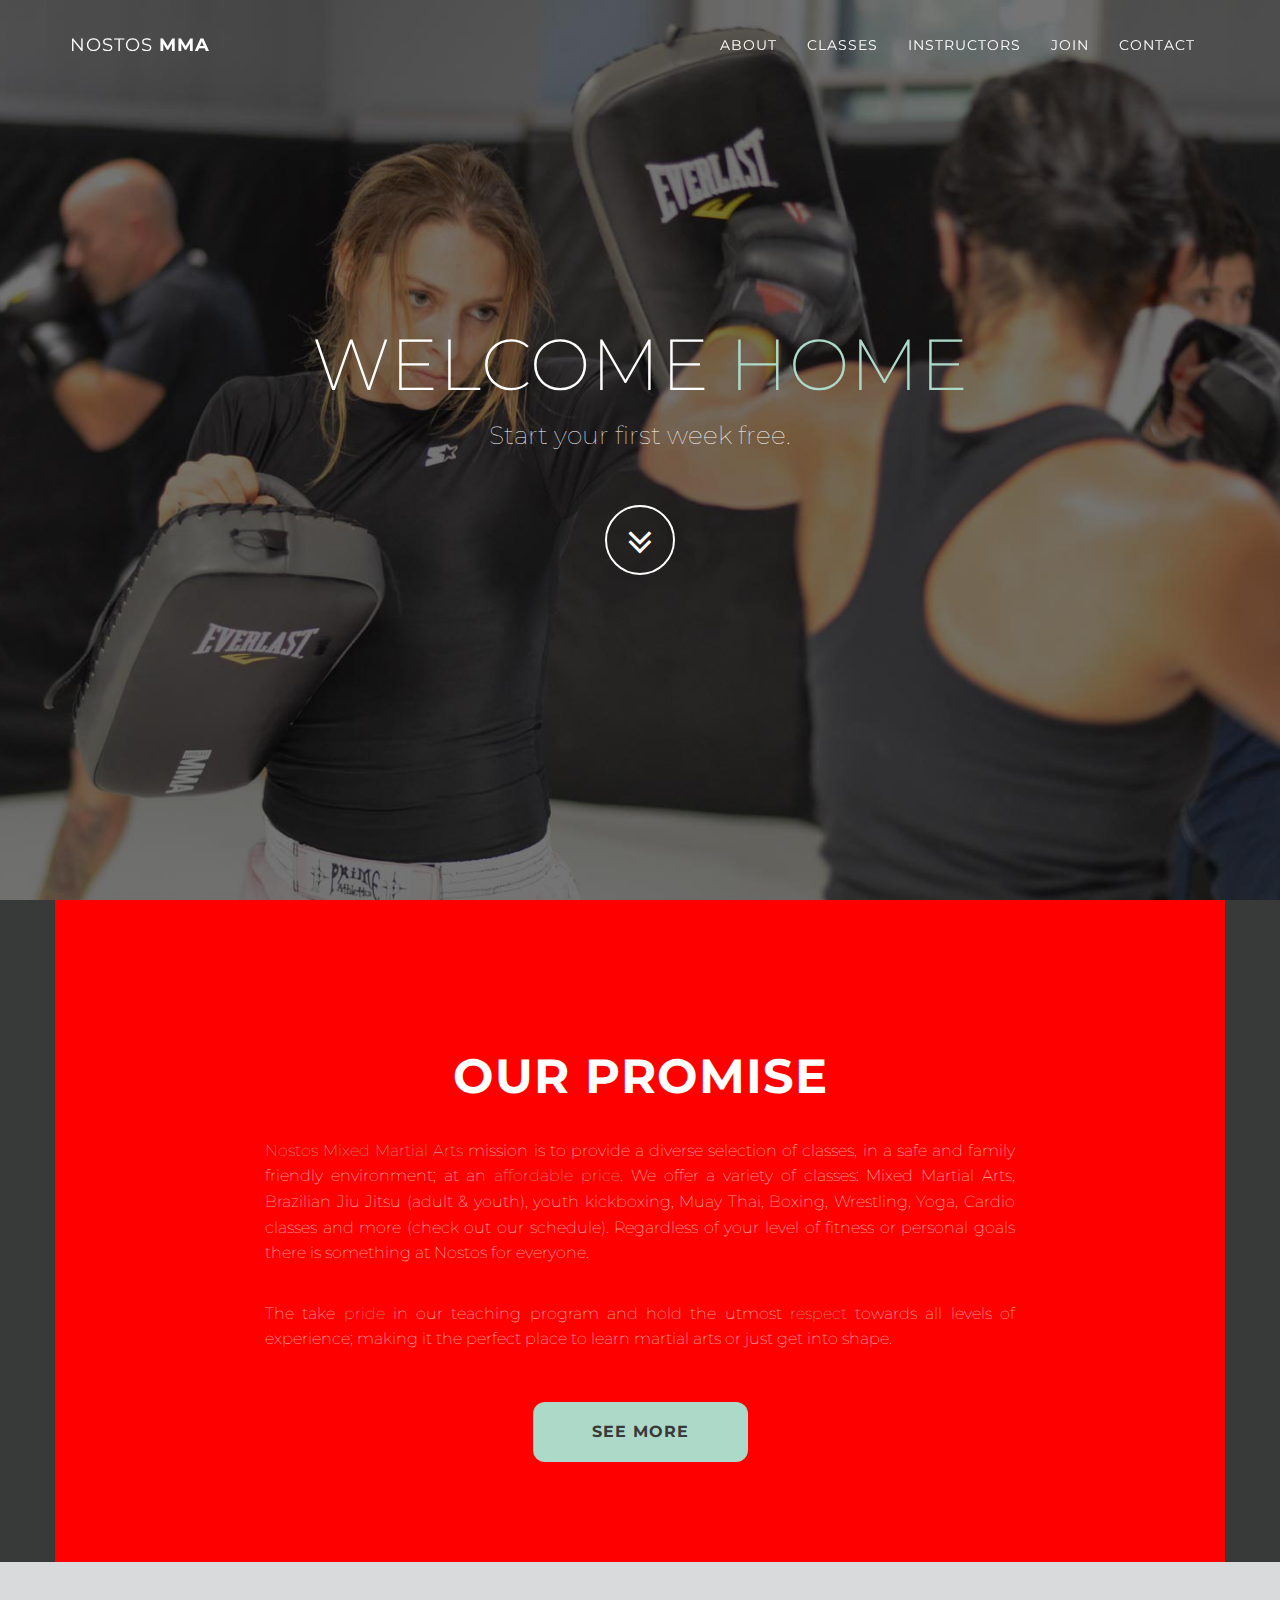
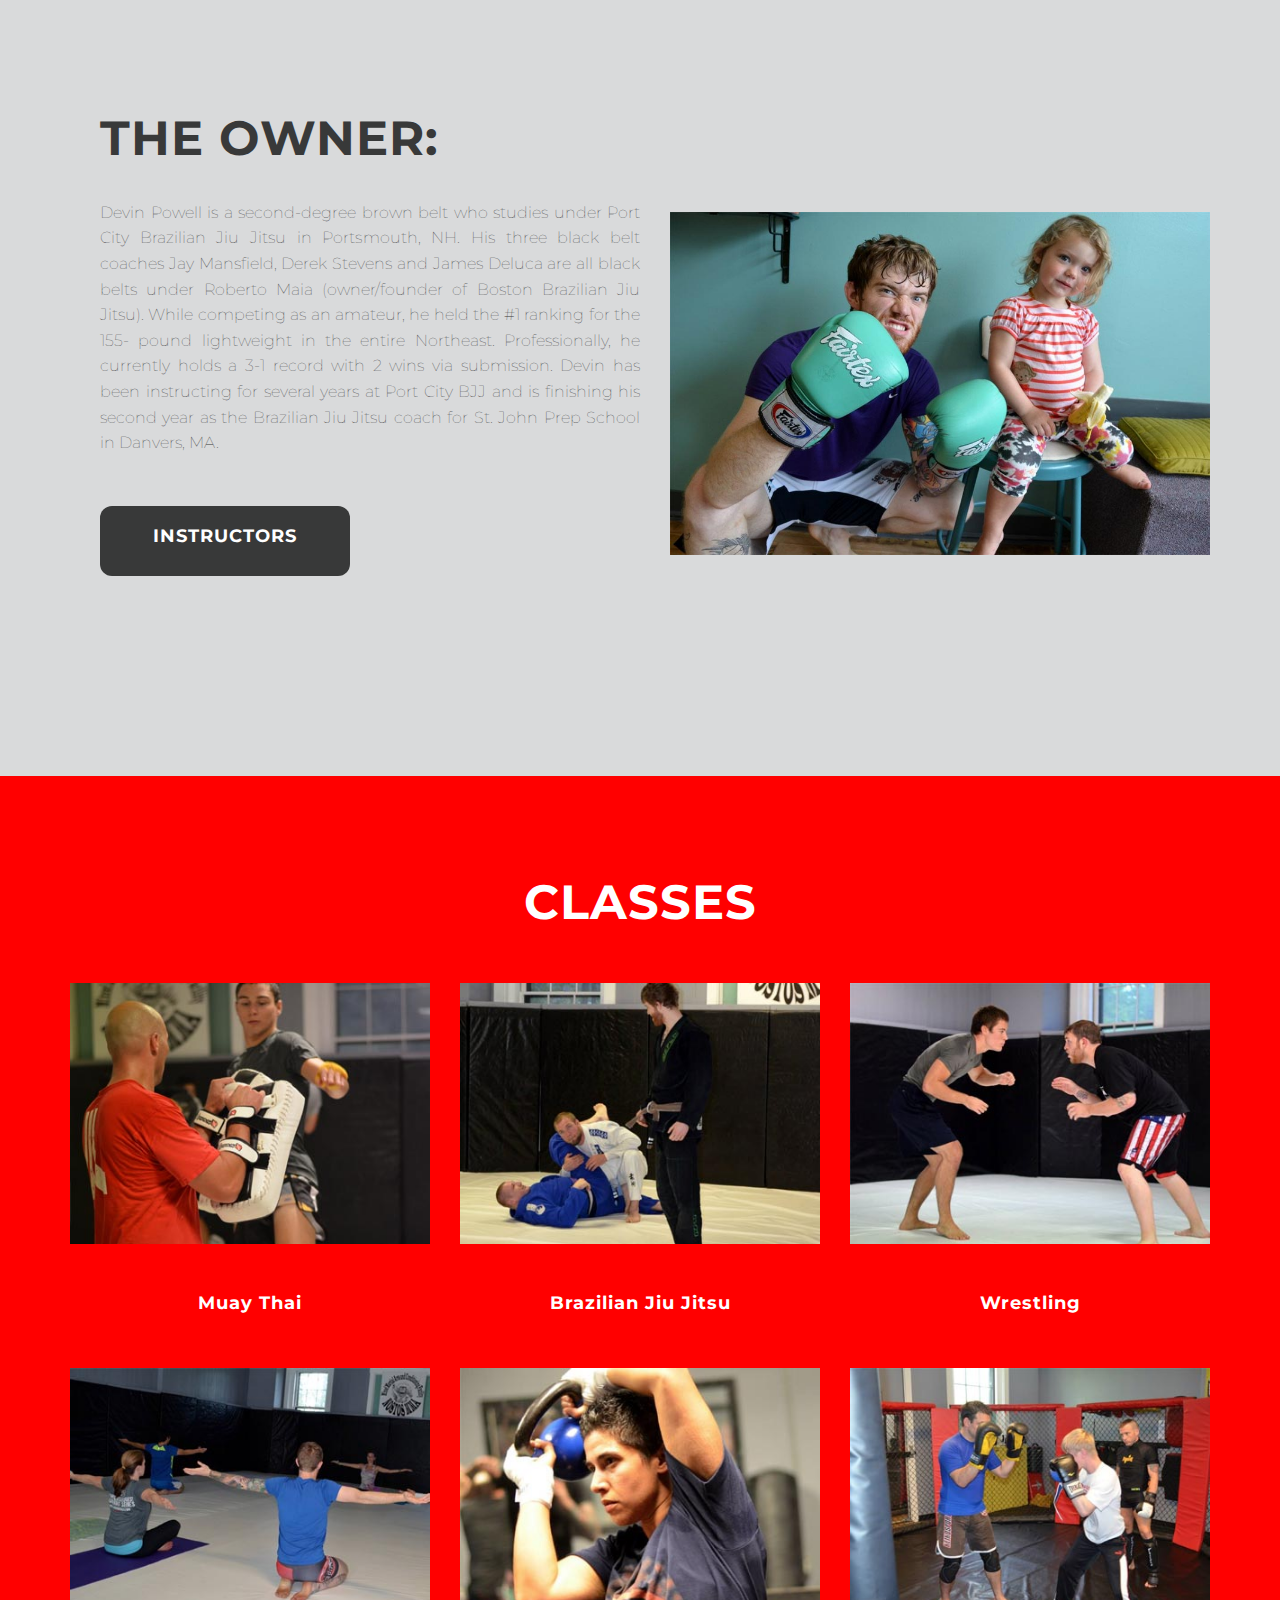
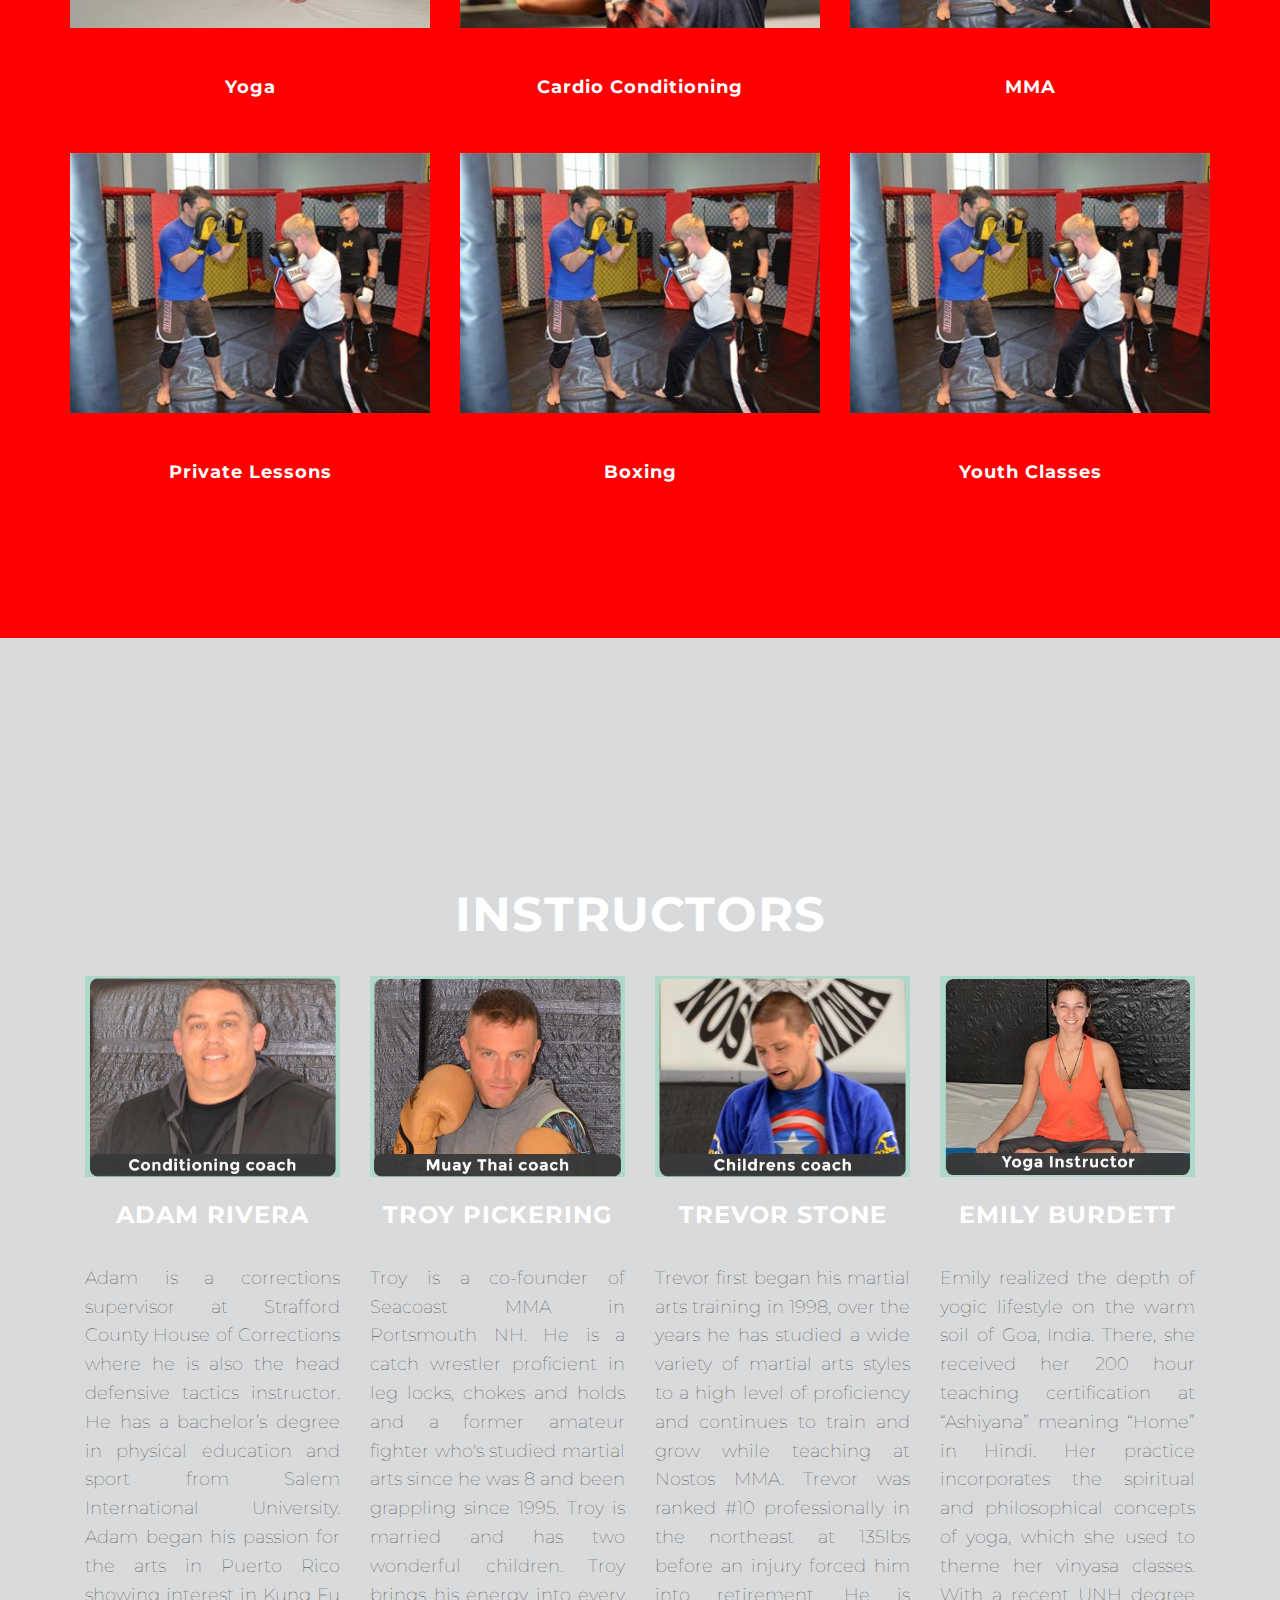
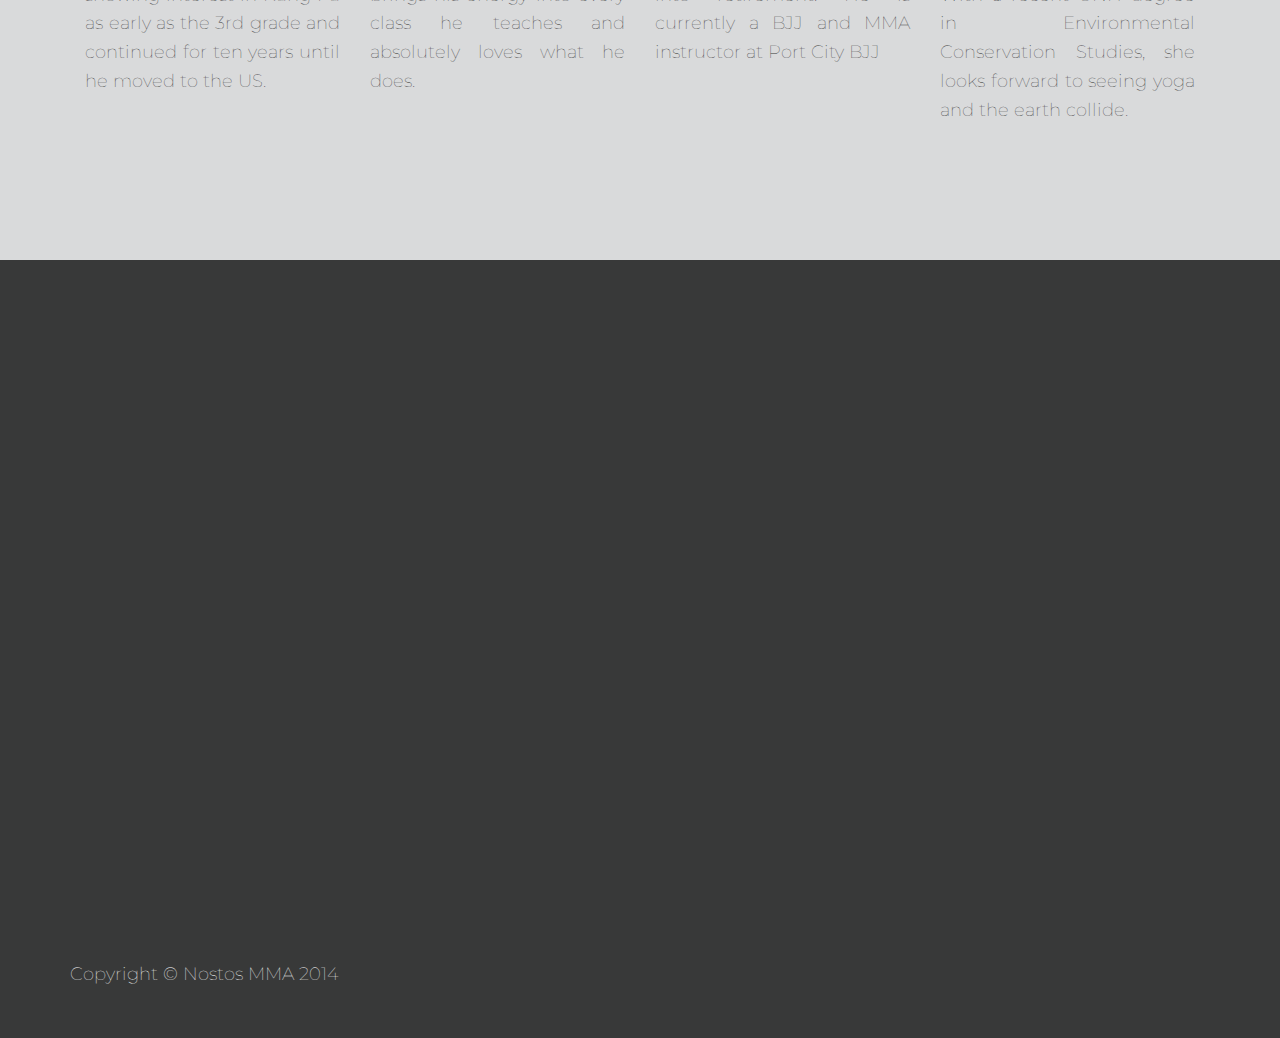
==== commit 2e7feb71: "changed sizes" ====
--- a/index.html
+++ b/index.html
@@ -55,10 +55,16 @@
                         <a class="page-scroll" href="#about">About</a>
                     </li>
                     <li>
-                        <a class="page-scroll" href="#download">Download</a>
+                        <a class="page-scroll" href="#download">Classes</a>
                     </li>
                     <li>
-                        <a class="page-scroll" href="#contact">Contact</a>
+                        <a class="page-scroll" href="#contact">Instructors</a>
+                    </li>
+                    <li>
+                        <a class="page-scroll" href="#">Join</a>
+                    </li>
+					<li>
+                        <a class="page-scroll" href="#">Contact</a>
                     </li>
                 </ul>
             </div>
@@ -97,13 +103,10 @@
             </div>
         </div>
     </section>
-
-    <!-- group pic -->
-    <section id="group-pic" data-speed="6" data-type="background">
         
     </section><!-- end of group pic -->
 
-    <!-- the owner -->
+    <!-- The Owner -->
     <section id="contact" class="container content-section text-center">
       <div class="row">
 	        <div class="container">
@@ -120,7 +123,7 @@
 			<div>
 		</div>
 	        <div class="container">
-		        <div class="owner-reg"><!-- owner regular -->
+		        <div class="owner-reg">
 		            <div class="col-lg-6">
 			            <div class="owner">
 			                <h1>The Owner:</h1>
@@ -134,41 +137,145 @@
 					</div>
 				</div>
 			<div>
-		</div>	
-		<div class="container">
-			<div class="col-lrg-12"  class="row-text-center">
-				<div class="clembot">
-					<img src="img/clembot.jpg" alt=""/ class="img-responsive">	
-				</div>
-			</div>
-		</div>		   		    	
+		</div>	   		    	
     </section><!-- end of the owner-->
+ 
+
+<!-- classes Grid Section -->
+    <section id="classes" class="bg-light-gray">
+        <div class="container">
+            <div class="row">
+                <div class="col-lg-12 text-center">
+                    <h2 class="section-heading">Classes</h2>
+                </div>
+            </div>
+            <div class="row">
+                <div class="col-md-4 col-sm-6 classes-item">
+                    <a href="#classesModal1" class="classes-link" data-toggle="modal">
+                        <div class="classes-hover">
+                            <div class="classes-hover-content">
+                                <i class="fa fa-plus fa-3x"></i>
+                            </div>
+                        </div>
+                        <img src="img/muaythai.jpg" class="img-responsive" alt="">
+                    </a>
+                    <div class="classes-caption">
+                       <h4>Muay Thai</h4>
+                    </div>
+                </div>
+                <div class="col-md-4 col-sm-6 classes-item">
+                    <a href="#classesModal2" class="classes-link" data-toggle="modal">
+                        <div class="classes-hover">
+                            <div class="classes-hover-content">
+                                <i class="fa fa-plus fa-3x"></i>
+                            </div>
+                        </div>
+                        <img src="img/bjj.jpg" class="img-responsive" alt="">
+                    </a>
+                    <div class="classes-caption">
+                        <h4>Brazilian Jiu Jitsu</h4>
+                    </div>
+                </div>
+                <div class="col-md-4 col-sm-6 classes-item">
+                    <a href="#classesModal3" class="classes-link" data-toggle="modal">
+                        <div class="classes-hover">
+                            <div class="classes-hover-content">
+                                <i class="fa fa-plus fa-3x"></i>
+                            </div>
+                        </div>
+                        <img src="img/wrestling.jpg" class="img-responsive" alt="">
+                    </a>
+                    <div class="classes-caption">
+                        <h4>Wrestling</h4>
+                    </div>
+                </div>
+                <div class="col-md-4 col-sm-6 classes-item">
+                    <a href="#classesModal4" class="classes-link" data-toggle="modal">
+                        <div class="classes-hover">
+                            <div class="classes-hover-content">
+                                <i class="fa fa-plus fa-3x"></i>
+                            </div>
+                        </div>
+                        <img src="img/yoga.jpg" class="img-responsive" alt="">
+                    </a>
+                    <div class="classes-caption">
+                        <h4>Yoga</h4>
+                    </div>
+                </div>
+                <div class="col-md-4 col-sm-6 classes-item">
+                    <a href="#classesModal5" class="classes-link" data-toggle="modal">
+                        <div class="classes-hover">
+                            <div class="classes-hover-content">
+                                <i class="fa fa-plus fa-3x"></i>
+                            </div>
+                        </div>
+                        <img src="img/conditioning.jpg" class="img-responsive" alt="">
+                    </a>
+                    <div class="classes-caption">
+                        <h4>Cardio Conditioning</h4>
+                    </div>
+                </div>
+                <div class="col-md-4 col-sm-6 classes-item">
+                    <a href="#classesModal6" class="classes-link" data-toggle="modal">
+                        <div class="classes-hover">
+                            <div class="classes-hover-content">
+                                <i class="fa fa-plus fa-3x"></i>
+                            </div>
+                        </div>
+                        <img src="img/mma.jpg" class="img-responsive" alt="">
+                    </a>
+                    <div class="classes-caption">
+                        <h4>MMA</h4>
+                    </div>
+                </div>
+                 <div class="col-md-4 col-sm-6 classes-item">
+                    <a href="#classesModal7" class="classes-link" data-toggle="modal">
+                        <div class="classes-hover">
+                            <div class="classes-hover-content">
+                                <i class="fa fa-plus fa-3x"></i>
+                            </div>
+                        </div>
+                        <img src="img/mma.jpg" class="img-responsive" alt="">
+                    </a>
+                    <div class="classes-caption">
+                        <h4>Private Lessons</h4>
+                    </div>
+                </div>
+                <div class="col-md-4 col-sm-6 classes-item">
+                    <a href="#classesModal8" class="classes-link" data-toggle="modal">
+                        <div class="classes-hover">
+                            <div class="classes-hover-content">
+                                <i class="fa fa-plus fa-3x"></i>
+                            </div>
+                        </div>
+                        <img src="img/mma.jpg" class="img-responsive" alt="">
+                    </a>
+                    <div class="classes-caption">
+                        <h4>Boxing</h4>
+                    </div>
+                </div>
+                <div class="col-md-4 col-sm-6 classes-item">
+                    <a href="#classesModal9" class="classes-link" data-toggle="modal">
+                        <div class="classes-hover">
+                            <div class="classes-hover-content">
+                                <i class="fa fa-plus fa-3x"></i>
+                            </div>
+                        </div>
+                        <img src="img/mma.jpg" class="img-responsive" alt="">
+                    </a>
+                    <div class="classes-caption">
+                        <h4>Youth Classes</h4>
+                    </div>
+                </div>
+
+            </div>
+        </div>
+    </section>
     
- <section id="roots" class="container content-section text-center" data-speed="6" data-type="background">
-      <div class="row">
-	        <div class="container">
-		            <div class="col-lg-12" class="img-responsive">
-			            <div class="roots" class="roots-bg">
-			                <h1>Our Roots</h1>
-			                <p>Our core members and devoted trainers hail from former and current schools such as Seacoast MMA/BJJ, Port City BJJ and The Shop MMA. This allows us to provide a well-rounded teaching program and a place where you will feel right at home instructors.</p>
-			                </p>
-			                 <a href="#about" class="btn btn-light"><h6>Port City</h6></a>
-			            </div>
-					</div>
-			<div>
-		</div>
-</section>
-
-
-
-
-
-
-
 <section id="instructors" class="container content-section text-center"><!-- instructors -->
 	<div class="row">
 		<div class="container">
-				<h1 class="title">Instructors</h1>
+				<h1>Instructors</h1>
 			<div class="col-lg-3">
 				<img src="img/adam.jpg" alt="" class="img-responsive"/>
 					<div class="description">
@@ -204,96 +311,6 @@
 	</div><!-- end row -->
 </section><!-- end instructors -->
 
-<!-- classes Grid Section -->
-    <section id="classes" class="bg-light-gray">
-        <div class="container">
-            <div class="row">
-                <div class="col-lg-12 text-center">
-                    <h2 class="section-heading">Classes</h2>
-                </div>
-            </div>
-            <div class="row">
-                <div class="col-md-4 col-sm-6 classes-item">
-                    <a href="#classesModal1" class="classes-link" data-toggle="modal">
-                        <div class="classes-hover">
-                            <div class="classes-hover-content">
-                                <i class="fa fa-plus fa-3x"></i>
-                            </div>
-                        </div>
-                        <img src="img/muaythai.jpg" class="img-responsive" alt="">
-                    </a>
-                    <div class="classes-caption">
-                       <h4>Muay Thai</h4>
-                    </div>
-                </div>
-                <div class="col-md-4 col-sm-6 classes-item">
-                    <a href="#classesModal2" class="classes-link" data-toggle="modal">
-                        <div class="classes-hover">
-                            <div class="classes-hover-content">
-                                <i class="fa fa-plus fa-3x"></i>
-                            </div>
-                        </div>
-                        <img src="img/bjj.jpg" class="img-responsive" alt="">
-                    </a>
-                    <div class="classes-caption">
-                        <h4>Brazilian Jiu Jitsu</h4>
-                    </div>
-                </div>
-                <div class="col-md-4 col-sm-6 classes-item">
-                    <a href="#classesModal3" class="classes-link" data-toggle="modal">
-                        <div class="classes-hover">
-                            <div class="classes-hover-content">
-                                <i class="fa fa-plus fa-3x"></i>
-                            </div>
-                        </div>
-                        <img src="img/wrestling.jpg" class="img-responsive" alt="">
-                    </a>
-                    <div class="classes-caption">
-                        <h4>Wrestling</h4>
-                    </div>
-                </div>
-                <div class="col-md-4 col-sm-6 classes-item">
-                    <a href="#classesModal4" class="classes-link" data-toggle="modal">
-                        <div class="classes-hover">
-                            <div class="classes-hover-content">
-                                <i class="fa fa-plus fa-3x"></i>
-                            </div>
-                        </div>
-                        <img src="img/yoga.jpg" class="img-responsive" alt="">
-                    </a>
-                    <div class="classes-caption">
-                        <h4>Yoga</h4>
-                    </div>
-                </div>
-                <div class="col-md-4 col-sm-6 classes-item">
-                    <a href="#classesModal5" class="classes-link" data-toggle="modal">
-                        <div class="classes-hover">
-                            <div class="classes-hover-content">
-                                <i class="fa fa-plus fa-3x"></i>
-                            </div>
-                        </div>
-                        <img src="img/conditioning.jpg" class="img-responsive" alt="">
-                    </a>
-                    <div class="classes-caption">
-                        <h4>Cardio Conditioning</h4>
-                    </div>
-                </div>
-                <div class="col-md-4 col-sm-6 classes-item">
-                    <a href="#classesModal6" class="classes-link" data-toggle="modal">
-                        <div class="classes-hover">
-                            <div class="classes-hover-content">
-                                <i class="fa fa-plus fa-3x"></i>
-                            </div>
-                        </div>
-                        <img src="img/mma.jpg" class="img-responsive" alt="">
-                    </a>
-                    <div class="classes-caption">
-                        <h4>MMA</h4>
-                    </div>
-                </div>
-            </div>
-        </div>
-    </section>
 <!-- classes Modals -->
     <!-- Use the modals below to showcase details about your classes projects! -->
 
@@ -314,16 +331,16 @@
 							<div id="this-carousel-id" class="carousel slide"><!-- class of slide for animation -->
 							  <div class="carousel-inner">
 							    <div class="item active"><!-- class of active since it's the first item -->
-							      <img src="img/devin.jpg" alt="" />
-							    </div>
-							    <div class="item">
-							      <img src="img/devin.jpg" alt="" />
-							    </div>
-							    <div class="item">
-							      <img src="img/devin.jpg" alt="" />
-							    </div>
-							    <div class="item">
-							      <img src="img/devin.jpg" alt="" />
+							      <img src="img/muaythai-1.jpg" alt="" />
+							    </div>
+							    <div class="item">
+							      <img src="img/muaythai-2.jpg" alt="" />
+							    </div>
+							    <div class="item">
+							      <img src="img/mauythat-3.jpg" alt="" />
+							    </div>
+							    <div class="item">
+							      <img src="img/mauythai-4.jpg" alt="" />
 							    </div>
 					 </div><!-- /.carousel-inner -->
 					 <!--  Next and Previous controls below href values must reference the id for this carousel -->
@@ -332,8 +349,6 @@
 					</div><!-- /.carousel -->
                             <p>A martial art form that originated from Thailand, also known as the “Art of Eight Limbs” which focuses on strikes using the eight points of contact: feet, knees, elbows and fists. Muay Thai focuses on body conditioning; training with Muay Thai pads, focus mitts, heavy bags, and boxing/kickboxing combination drills that use almost every muscle in your body.  Muay Thai strengthens your legs, your core, increases your flexibility and helps you lose weight and relieves stress. Whether you want to compete in the sport and get ready for ring competition or simple learn the art to stay healthy and in great shape Muay Thai workouts will produce a healthier, leaner, stronger body and help you be at your best level of fitness. It’s important to be in on a regular basis in order for martial arts lessons to be effective for learning self defense so come find out how much fun getting in shape can really be.
 </p>
-                            <p>
-                                <strong>Want these icons in this classes item sample?</strong>You can download 60 of them for free, courtesy of <a href="https://getdpd.com/cart/hoplink/18076?referrer=bvbo4kax5k8ogc">RoundIcons.com</a>, or you can purchase the 1500 icon set <a href="https://getdpd.com/cart/hoplink/18076?referrer=bvbo4kax5k8ogc">here</a>.</p>
                             <ul class="list-inline">
                                 <li>Date: July 2014</li>
                                 <li>Client: Round Icons</li>
@@ -349,7 +364,7 @@
 
     <!-- classes Modal 2 -->
     <div class="classes-modal modal fade" id="classesModal2" tabindex="-1" role="dialog" aria-hidden="true">
-        <div class="modal-content">
+       <div class="modal-content">
             <div class="close-modal" data-dismiss="modal">
                 <div class="lr">
                     <div class="rl">
@@ -360,11 +375,33 @@
                 <div class="row">
                     <div class="col-lg-8 col-lg-offset-2">
                         <div class="modal-body">
-                            <h2>Project Heading</h2>
-                            <p class="item-intro text-muted">Lorem ipsum dolor sit amet consectetur.</p>
-                            <img class="img-responsive img-centered" src="img/classes/startup-framework-preview.png" alt="">
-                            <p><a href="http://designmodo.com/startup/?u=787">Startup Framework</a> is a website builder for professionals. Startup Framework contains components and complex blocks (PSD+HTML Bootstrap themes and templates) which can easily be integrated into almost any design. All of these components are made in the same style, and can easily be integrated into projects, allowing you to create hundreds of solutions for your future projects.</p>
-                            <p>You can preview Startup Framework <a href="http://designmodo.com/startup/?u=787">here</a>.</p>
+                         <h1>Brazilian Jiu Jitsu</h1>
+							<div id="this-carousel-id2" class="carousel slide"><!-- class of slide for animation -->
+							  <div class="carousel-inner">
+							    <div class="item active"><!-- class of active since it's the first item -->
+							      <img src="img/devin.jpg" alt="" />
+							    </div>
+							    <div class="item">
+							      <img src="img/devin.jpg" alt="" />
+							    </div>
+							    <div class="item">
+							      <img src="img/devin.jpg" alt="" />
+							    </div>
+							    <div class="item">
+							      <img src="img/devin.jpg" alt="" />
+							    </div>
+					 </div><!-- /.carousel-inner -->
+					 <!--  Next and Previous controls below href values must reference the id for this carousel -->
+							 <a class="carousel-control left" href="#this-carousel-id2" data-slide="prev"><img src="img/arrow-left.jpg"/></a>
+							 <a class="carousel-control right" href="#this-carousel-id2" data-slide="next">HEY</a>
+					</div><!-- /.carousel -->
+                            <p>Brazilian Jiu-Jitsu also referred to as Gracie Jiu-Jitsu is a martial art that focuses on grappling and ground fighting techniques and is one of the most effective and powerful self defense systems around.  If you want to learn how to protect yourself or your ultimate goal is to become a fighter the physical and mental benefits of BJJ will change your life beyond self defense. BJJ is a great all around sport that will make you stronger more agile, leaner and healthier with strength, technique and conditioning training. The more your on that mat and training, the better you will become so come on in and check out a class today!  
+</p>                                
+                            <ul class="list-inline">
+                                <li>Date: July 2014</li>
+                                <li>Client: Round Icons</li>
+                                <li>Category: Graphic Design</li>
+                            </ul>
                             <button type="button" class="btn btn-primary" data-dismiss="modal"><i class="fa fa-times"></i> Close Project</button>
                         </div>
                     </div>
@@ -386,14 +423,37 @@
                 <div class="row">
                     <div class="col-lg-8 col-lg-offset-2">
                         <div class="modal-body">
-                            <!-- Project Details Go Here -->
-                            <h2>Project Name</h2>
-                            <p class="item-intro text-muted">Lorem ipsum dolor sit amet consectetur.</p>
-                            <img class="img-responsive img-centered" src="img/classes/treehouse-preview.png" alt="">
-                            <p>Treehouse is a free PSD web template built by <a href="https://www.behance.net/MathavanJaya">Mathavan Jaya</a>. This is bright and spacious design perfect for people or startup companies looking to showcase their apps or other projects.</p>
-                            <p>You can download the PSD template in this classes sample item at <a href="http://freebiesxpress.com/gallery/treehouse-free-psd-web-template/">FreebiesXpress.com</a>.</p>
+                         <h1>Wrestling</h1>
+							<div id="this-carousel-id3" class="carousel slide"><!-- class of slide for animation -->
+							  <div class="carousel-inner">
+							    <div class="item active"><!-- class of active since it's the first item -->
+							      <img src="img/devin.jpg" alt="" />
+							    </div>
+							    <div class="item">
+							      <img src="img/devin.jpg" alt="" />
+							    </div>
+							    <div class="item">
+							      <img src="img/devin.jpg" alt="" />
+							    </div>
+							    <div class="item">
+							      <img src="img/devin.jpg" alt="" />
+							    </div>
+					 </div><!-- /.carousel-inner -->
+					 <!--  Next and Previous controls below href values must reference the id for this carousel -->
+							 <a class="carousel-control left" href="#this-carousel-id3" data-slide="prev"><img src="img/arrow-left.jpg"/></a>
+							 <a class="carousel-control right" href="#this-carousel-id3" data-slide="next">HEY</a>
+					</div><!-- /.carousel -->
+                            <p>Widely recognized as the world’s oldest competitive sport and one of the most physically demanding sports that any athlete can partake in. Our wresting program teaches all the aspects and styles of this sport including stance, clinches, fighting, throws, takedowns, joint locks, pins, holds and turns. Wrestling is a grueling sport that strengthens virtually all the muscle groups. This sport requires you to use all the muscles in your body; muscles in your hips, legs, torso, upper body and neck  for extended period of time  while improving your coordination, agility and speed. Wrestling takes a lot of hard work and discipline but the positive effects it has on a person will remain with them forever.
+</p>
+                            <ul class="list-inline">
+                                <li>Date: July 2014</li>
+                                <li>Client: Round Icons</li>
+                                <li>Category: Graphic Design</li>
+                            </ul>
                             <button type="button" class="btn btn-primary" data-dismiss="modal"><i class="fa fa-times"></i> Close Project</button>
                         </div>
+                    </div>
+                </div>
                     </div>
                 </div>
             </div>
@@ -413,14 +473,36 @@
                 <div class="row">
                     <div class="col-lg-8 col-lg-offset-2">
                         <div class="modal-body">
-                            <!-- Project Details Go Here -->
-                            <h2>Project Name</h2>
-                            <p class="item-intro text-muted">Lorem ipsum dolor sit amet consectetur.</p>
-                            <img class="img-responsive img-centered" src="img/classes/golden-preview.png" alt="">
-                            <p>Start Bootstrap's Agency theme is based on Golden, a free PSD website template built by <a href="https://www.behance.net/MathavanJaya">Mathavan Jaya</a>. Golden is a modern and clean one page web template that was made exclusively for Best PSD Freebies. This template has a great classes, timeline, and meet your team sections that can be easily modified to fit your needs.</p>
-                            <p>You can download the PSD template in this classes sample item at <a href="http://freebiesxpress.com/gallery/golden-free-one-page-web-template/">FreebiesXpress.com</a>.</p>
+                         <h1>Yoga</h1>
+							<div id="this-carousel-id4" class="carousel slide"><!-- class of slide for animation -->
+							  <div class="carousel-inner">
+							    <div class="item active"><!-- class of active since it's the first item -->
+							      <img src="img/devin.jpg" alt="" />
+							    </div>
+							    <div class="item">
+							      <img src="img/devin.jpg" alt="" />
+							    </div>
+							    <div class="item">
+							      <img src="img/devin.jpg" alt="" />
+							    </div>
+							    <div class="item">
+							      <img src="img/devin.jpg" alt="" />
+							    </div>
+					 </div><!-- /.carousel-inner -->
+					 <!--  Next and Previous controls below href values must reference the id for this carousel -->
+							 <a class="carousel-control left" href="#this-carousel-id4" data-slide="prev"><img src="img/arrow-left.jpg"/></a>
+							 <a class="carousel-control right" href="#this-carousel-id4" data-slide="next">HEY</a>
+					</div><!-- /.carousel -->
+                            <p>“Yoga is philosophy in motion there is no quick fix, no short cut to physical health and fitness, just a process, and in yoga the goal is the process.” Baron Bapstiste. Yoga has long been known as the oldest holistic health care system for physical, mental and spiritual well being. Today more and more athletes are discovering the benefits of yoga and incorporating this ancient practice that combines controlled breathing, meditation, flexibility, balance, strengthening your joints and posture into their training routines.  Come on in and relax your body, mind and soul with Emily Burdett our Yoga instructor; we guarantee after her class you will leave feeling relaxed with a sense of overall well being.</p>
+                          
+                            <ul class="list-inline">
+                                <li>Date: July 2014</li>
+                                <li>Client: Round Icons</li>
+                                <li>Category: Graphic Design</li>
+                            </ul>
                             <button type="button" class="btn btn-primary" data-dismiss="modal"><i class="fa fa-times"></i> Close Project</button>
                         </div>
+                    </div>
                     </div>
                 </div>
             </div>
@@ -439,15 +521,37 @@
             <div class="container">
                 <div class="row">
                     <div class="col-lg-8 col-lg-offset-2">
-                        <div class="modal-body">
-                            <!-- Project Details Go Here -->
-                            <h2>Project Name</h2>
-                            <p class="item-intro text-muted">Lorem ipsum dolor sit amet consectetur.</p>
-                            <img class="img-responsive img-centered" src="img/classes/escape-preview.png" alt="">
-                            <p>Escape is a free PSD web template built by <a href="https://www.behance.net/MathavanJaya">Mathavan Jaya</a>. Escape is a one page web template that was designed with agencies in mind. This template is ideal for those looking for a simple one page solution to describe your business and offer your services.</p>
-                            <p>You can download the PSD template in this classes sample item at <a href="http://freebiesxpress.com/gallery/escape-one-page-psd-web-template/">FreebiesXpress.com</a>.</p>
+                         <div class="modal-body">
+                         <h1>Conditioning</h1>
+							<div id="this-carousel-id5" class="carousel slide"><!-- class of slide for animation -->
+							  <div class="carousel-inner">
+							    <div class="item active"><!-- class of active since it's the first item -->
+							      <img src="img/devin.jpg" alt="" />
+							    </div>
+							    <div class="item">
+							      <img src="img/devin.jpg" alt="" />
+							    </div>
+							    <div class="item">
+							      <img src="img/devin.jpg" alt="" />
+							    </div>
+							    <div class="item">
+							      <img src="img/devin.jpg" alt="" />
+							    </div>
+					 </div><!-- /.carousel-inner -->
+					 <!--  Next and Previous controls below href values must reference the id for this carousel -->
+							 <a class="carousel-control left" href="#this-carousel-id5" data-slide="prev"><img src="img/arrow-left.jpg"/></a>
+							 <a class="carousel-control right" href="#this-carousel-id5" data-slide="next">HEY</a>
+					</div><!-- /.carousel -->
+                            <p>A great cardio routine isn’t essential for just athletes and MMA fighters; it’s essential to anyone who wants a healthy life style. Cardio conditioning is very important for stamina and cardiovascular endurance; it builds energy and improves your strength.  Our cardio classes start with a low-intensity cardio warm-up with timed intervals of circuit training using various equipment and drills that maximized both your endurance and strength. An MMA workout focuses on several aspects:  Cardio Strength, Muscle Strength, and Core Strength and without strengthening your cardio you won’t be able to work hard for long periods of time without ‘gassing out’.  Cardio conditioning is extremely important; we can’t stress that enough. The old adage of “fights are won and lost in the gym”  whether that ‘fight’ is in the ring or the desire to get healthy and loss weight it’s all up to you. Get in here and check out a class today; we would be glad to have you join our family. </p>
+                           
+                            <ul class="list-inline">
+                                <li>Date: July 2014</li>
+                                <li>Client: Round Icons</li>
+                                <li>Category: Graphic Design</li>
+                            </ul>
                             <button type="button" class="btn btn-primary" data-dismiss="modal"><i class="fa fa-times"></i> Close Project</button>
                         </div>
+                    </div>
                     </div>
                 </div>
             </div>
@@ -466,15 +570,177 @@
             <div class="container">
                 <div class="row">
                     <div class="col-lg-8 col-lg-offset-2">
-                        <div class="modal-body">
-                            <!-- Project Details Go Here -->
-                            <h2>Project Name</h2>
-                            <p class="item-intro text-muted">Lorem ipsum dolor sit amet consectetur.</p>
-                            <img class="img-responsive img-centered" src="img/classes/dreams-preview.png" alt="">
-                            <p>Dreams is a free PSD web template built by <a href="https://www.behance.net/MathavanJaya">Mathavan Jaya</a>. Dreams is a modern one page web template designed for almost any purpose. It’s a beautiful template that’s designed with the Bootstrap framework in mind.</p>
-                            <p>You can download the PSD template in this classes sample item at <a href="http://freebiesxpress.com/gallery/dreams-free-one-page-web-template/">FreebiesXpress.com</a>.</p>
+                         <div class="modal-body">
+                         <h1>MMA</h1>
+							<div id="this-carousel-id6" class="carousel slide"><!-- class of slide for animation -->
+							  <div class="carousel-inner">
+							    <div class="item active"><!-- class of active since it's the first item -->
+							      <img src="img/devin.jpg" alt="" />
+							    </div>
+							    <div class="item">
+							      <img src="img/devin.jpg" alt="" />
+							    </div>
+							    <div class="item">
+							      <img src="img/devin.jpg" alt="" />
+							    </div>
+							    <div class="item">
+							      <img src="img/devin.jpg" alt="" />
+							    </div>
+					 </div><!-- /.carousel-inner -->
+					 <!--  Next and Previous controls below href values must reference the id for this carousel -->
+							 <a class="carousel-control left" href="#this-carousel-id6" data-slide="prev"><img src="img/arrow-left.jpg"/></a>
+							 <a class="carousel-control right" href="#this-carousel-id6" data-slide="next">HEY</a>
+					</div><!-- /.carousel -->
+                            <p>MMA takes the best of all the combat sports and combines these fighting techniques; striking, grappling, wrestling and boxing into an exceptional workout and that is quite a package deal. You don’t have to be a fighter and looking to compete to enjoy this sport; if you are interested in self-defense and improving your health and fitness this is the class for you.  MMA has seen a spike in the amount of women signing up mainly to learn self defense and our adult classes are for both men and women so come on and start enjoying this fast growing sport.
+</p>
+                            <ul class="list-inline">
+                                <li>Date: July 2014</li>
+                                <li>Client: Round Icons</li>
+                                <li>Category: Graphic Design</li>
+                            </ul>
                             <button type="button" class="btn btn-primary" data-dismiss="modal"><i class="fa fa-times"></i> Close Project</button>
                         </div>
+                    </div>
+                    </div>
+                </div>
+            </div>
+        </div>
+    </div>
+    <!-- classes Modal 6 -->
+    <div class="classes-modal modal fade" id="classesModal7" tabindex="-1" role="dialog" aria-hidden="true">
+        <div class="modal-content">
+            <div class="close-modal" data-dismiss="modal">
+                <div class="lr">
+                    <div class="rl">
+                    </div>
+                </div>
+            </div>
+            <div class="container">
+                <div class="row">
+                    <div class="col-lg-8 col-lg-offset-2">
+                         <div class="modal-body">
+                         <h1>Private lessons</h1>
+							<div id="this-carousel-id7" class="carousel slide"><!-- class of slide for animation -->
+							  <div class="carousel-inner">
+							    <div class="item active"><!-- class of active since it's the first item -->
+							      <img src="img/devin.jpg" alt="" />
+							    </div>
+							    <div class="item">
+							      <img src="img/devin.jpg" alt="" />
+							    </div>
+							    <div class="item">
+							      <img src="img/devin.jpg" alt="" />
+							    </div>
+							    <div class="item">
+							      <img src="img/devin.jpg" alt="" />
+							    </div>
+					 </div><!-- /.carousel-inner -->
+					 <!--  Next and Previous controls below href values must reference the id for this carousel -->
+							 <a class="carousel-control left" href="#this-carousel-id7" data-slide="prev"><img src="img/arrow-left.jpg"/></a>
+							 <a class="carousel-control right" href="#this-carousel-id7" data-slide="next">HEY</a>
+					</div><!-- /.carousel -->
+                            <p>At Nostos MMA our one-on-one personalized private classes are designed to allow individuals with busy work/home schedules the opportunity to learn and train outside of our regular daily schedule.  For those who can’t make it to our scheduled classes or for those who just want extra training time private classes are great; they offer the same opportunity to learn just at a faster pace.  We also offer group rate discounts. Just give us a call 401-835-3662 or email us at ________________ we would be glad to tailor an individualized program that meets your needs.
+
+</p>
+                            <ul class="list-inline">
+                                <li>Date: July 2014</li>
+                                <li>Client: Round Icons</li>
+                                <li>Category: Graphic Design</li>
+                            </ul>
+                            <button type="button" class="btn btn-primary" data-dismiss="modal"><i class="fa fa-times"></i> Close Project</button>
+                        </div>
+                    </div>
+                    </div>
+                </div>
+            </div>
+        </div>
+    </div>
+    <!-- classes Modal 6 -->
+    <div class="classes-modal modal fade" id="classesModal8" tabindex="-1" role="dialog" aria-hidden="true">
+        <div class="modal-content">
+            <div class="close-modal" data-dismiss="modal">
+                <div class="lr">
+                    <div class="rl">
+                    </div>
+                </div>
+            </div>
+            <div class="container">
+                <div class="row">
+                    <div class="col-lg-8 col-lg-offset-2">
+                         <div class="modal-body">
+                         <h1>Boxing</h1>
+							<div id="this-carousel-id8" class="carousel slide"><!-- class of slide for animation -->
+							  <div class="carousel-inner">
+							    <div class="item active"><!-- class of active since it's the first item -->
+							      <img src="img/devin.jpg" alt="" />
+							    </div>
+							    <div class="item">
+							      <img src="img/devin.jpg" alt="" />
+							    </div>
+							    <div class="item">
+							      <img src="img/devin.jpg" alt="" />
+							    </div>
+							    <div class="item">
+							      <img src="img/devin.jpg" alt="" />
+							    </div>
+					 </div><!-- /.carousel-inner -->
+					 <!--  Next and Previous controls below href values must reference the id for this carousel -->
+							 <a class="carousel-control left" href="#this-carousel-id8" data-slide="prev"><img src="img/arrow-left.jpg"/></a>
+							 <a class="carousel-control right" href="#this-carousel-id8" data-slide="next">HEY</a>
+					</div><!-- /.carousel -->
+                            <p>Whether your goal is to compete, learn self-defense, lose weight and stay in great physical shape; we have something for everyone’s goal; we will work with you to improve your physical well being and mental strength. If you think that boxing only requires the upper body to throw a punch then think again; this couldn’t be further from the truth. To properly throw a punch you have to use your core, legs, hips, and arm to execute a great strike. Our boxing classes will help condition your body by improving your timing, footwork, blocking, balance, burn calories, improve upper body movement and striking effectiveness all in a challenging and fun atmosphere. Even if you never use your boxing skills in competition; just knowing how to use what you have learned in our classes to defend yourself if needed is an amazing feeling of confidence. Come check out a class today.
+
+</p>
+                            <ul class="list-inline">
+                                <li>Date: July 2014</li>
+                                <li>Client: Round Icons</li>
+                                <li>Category: Graphic Design</li>
+                            </ul>
+                            <button type="button" class="btn btn-primary" data-dismiss="modal"><i class="fa fa-times"></i> Close Project</button>
+                        </div>
+                    </div>
+                    </div>
+                </div>
+            </div>
+        </div>
+    </div>
+    <!-- classes Modal 6 -->
+    <div class="classes-modal modal fade" id="classesModal9" tabindex="-1" role="dialog" aria-hidden="true">
+        <div class="modal-content">
+            <div class="close-modal" data-dismiss="modal">
+                <div class="lr">
+                    <div class="rl">
+                    </div>
+                </div>
+            </div>
+            <div class="container">
+                <div class="row">
+                    <div class="col-lg-8 col-lg-offset-2">
+                         <div class="modal-body">
+                         <h1>Youth Programs</h1>
+							<div id="this-carousel-id9" class="carousel slide"><!-- class of slide for animation -->
+							  <div class="carousel-inner">
+							    <div class="item active"><!-- class of active since it's the first item -->
+							      <img src="img/devin.jpg" alt="" />
+							    </div>
+							    <div class="item">
+							      <img src="img/devin.jpg" alt="" />
+							    </div>
+							    <div class="item">
+							      <img src="img/devin.jpg" alt="" />
+							    </div>
+							    <div class="item">
+							      <img src="img/devin.jpg" alt="" />
+							    </div>
+					 </div><!-- /.carousel-inner -->
+					 <!--  Next and Previous controls below href values must reference the id for this carousel -->
+							 <a class="carousel-control left" href="#this-carousel-id9" data-slide="prev"><img src="img/arrow-left.jpg"/></a>
+							 <a class="carousel-control right" href="#this-carousel-id9" data-slide="next">HEY</a>
+					</div><!-- /.carousel -->
+                            <p>Our youth program is specifically designed for children ages 5 to 12. There are plenty of benefits that children can gain from our youth programs; more confidence, self-discipline, control, better self-esteem all while having fun learning in a structured and positive setting.  We worked to achieve programs that are both challenging and fun that focus on conditioning and self-defense techniques along with skilled orientated games. Throughout their training children will grow and advance at a pace that motivates them to be better both on and off the mats. Come on in and meet our trained instructors and learn all about what our youth programs entail. </p>
+                            <button type="button" class="btn btn-primary" data-dismiss="modal"><i class="fa fa-times"></i> Close Project</button>
+                        </div>
+                    </div>
                     </div>
                 </div>
             </div>
--- a/css/grayscale.css
+++ b/css/grayscale.css
@@ -17,10 +17,9 @@
     height: 100%;
 }
 
-@media(max-width:768px){
-	section {
-		height:relative;
-	}
+
+section {
+	padding: 100px 0;
 }
 h1,
 h2,
@@ -47,6 +46,10 @@
         margin: 0 0 35px;
         font-size: 18px;
         line-height: 1.6;
+    }
+    section {
+	    background-color: red;
+	    margin: 0 auto;
     }
 }
 
@@ -152,18 +155,21 @@
     -o-background-size: cover;
 }
 
-.intro .intro-body {
-    display: table-cell;
-    vertical-align: middle;
-}
-
-.intro .intro-body .brand-heading {
-    font-size: 40px;
-}
-
-.intro .intro-body .intro-text {
-    font-size: 18px;
-}
+	.intro .intro-body {
+	    display: table-cell;
+	    vertical-align: middle;
+	}
+	
+	.intro .intro-body .brand-heading {
+	    font-size: 40px;
+	}
+	.intro .intro-body .brand-heading span {
+	        color: #add9c8;
+	}
+	.intro .intro-body .intro-text {
+	    font-size: 18px;
+	    text-align: center;
+	}
 
 @media(min-width:767px) {
     .intro {
@@ -175,7 +181,9 @@
         font-size: 72px;
         font-weight: 200;
     }
-
+	.intro .intro-body .brand-heading span {
+        color: #add9c8;
+    }
     .intro .intro-body .intro-text {
         font-size: 25px;
         margin-top: -25px;
@@ -211,7 +219,11 @@
 	color: #add9c8;
 }
 }
-
+@media(min-width:768px){
+	.promise {
+		margin-top: -100px;
+	}
+}
 
 
 
@@ -276,6 +288,9 @@
 	.owner p span{
 		color: #add9c8;
 	}
+	.owner {
+		margin-top: -100px;
+	}
 }
 
 @media(max-width:768px){
@@ -306,19 +321,6 @@
 		}
 }
 
-/*          Our roots       */
-#roots {
-	background-color: #383939;
-}
-.roots-bg {
-	background-image: url('../img/roots-bg.jpg');
-	background-repeat: no-repeat;
-	width: 100%;
-	height: relative;
-}
-#roots a {
-	margin-bottom: 25px;
-}
 
 /*     Buttons      */
 .btn-circle {
@@ -342,8 +344,7 @@
 #instructors {
 	width: 100%;
 	height: relative;
-	background-color: #add9c8;
-	padding-bottom: 100px;
+	background-color: #d9dadb;
 }
 #instructors h1 {
 	font-size: 48px;
@@ -363,7 +364,7 @@
 
 /*    classes section    */
 #classes {
-	margin-top: 200px;
+
 }
 #classes h2 {
 	font-size: 48px;
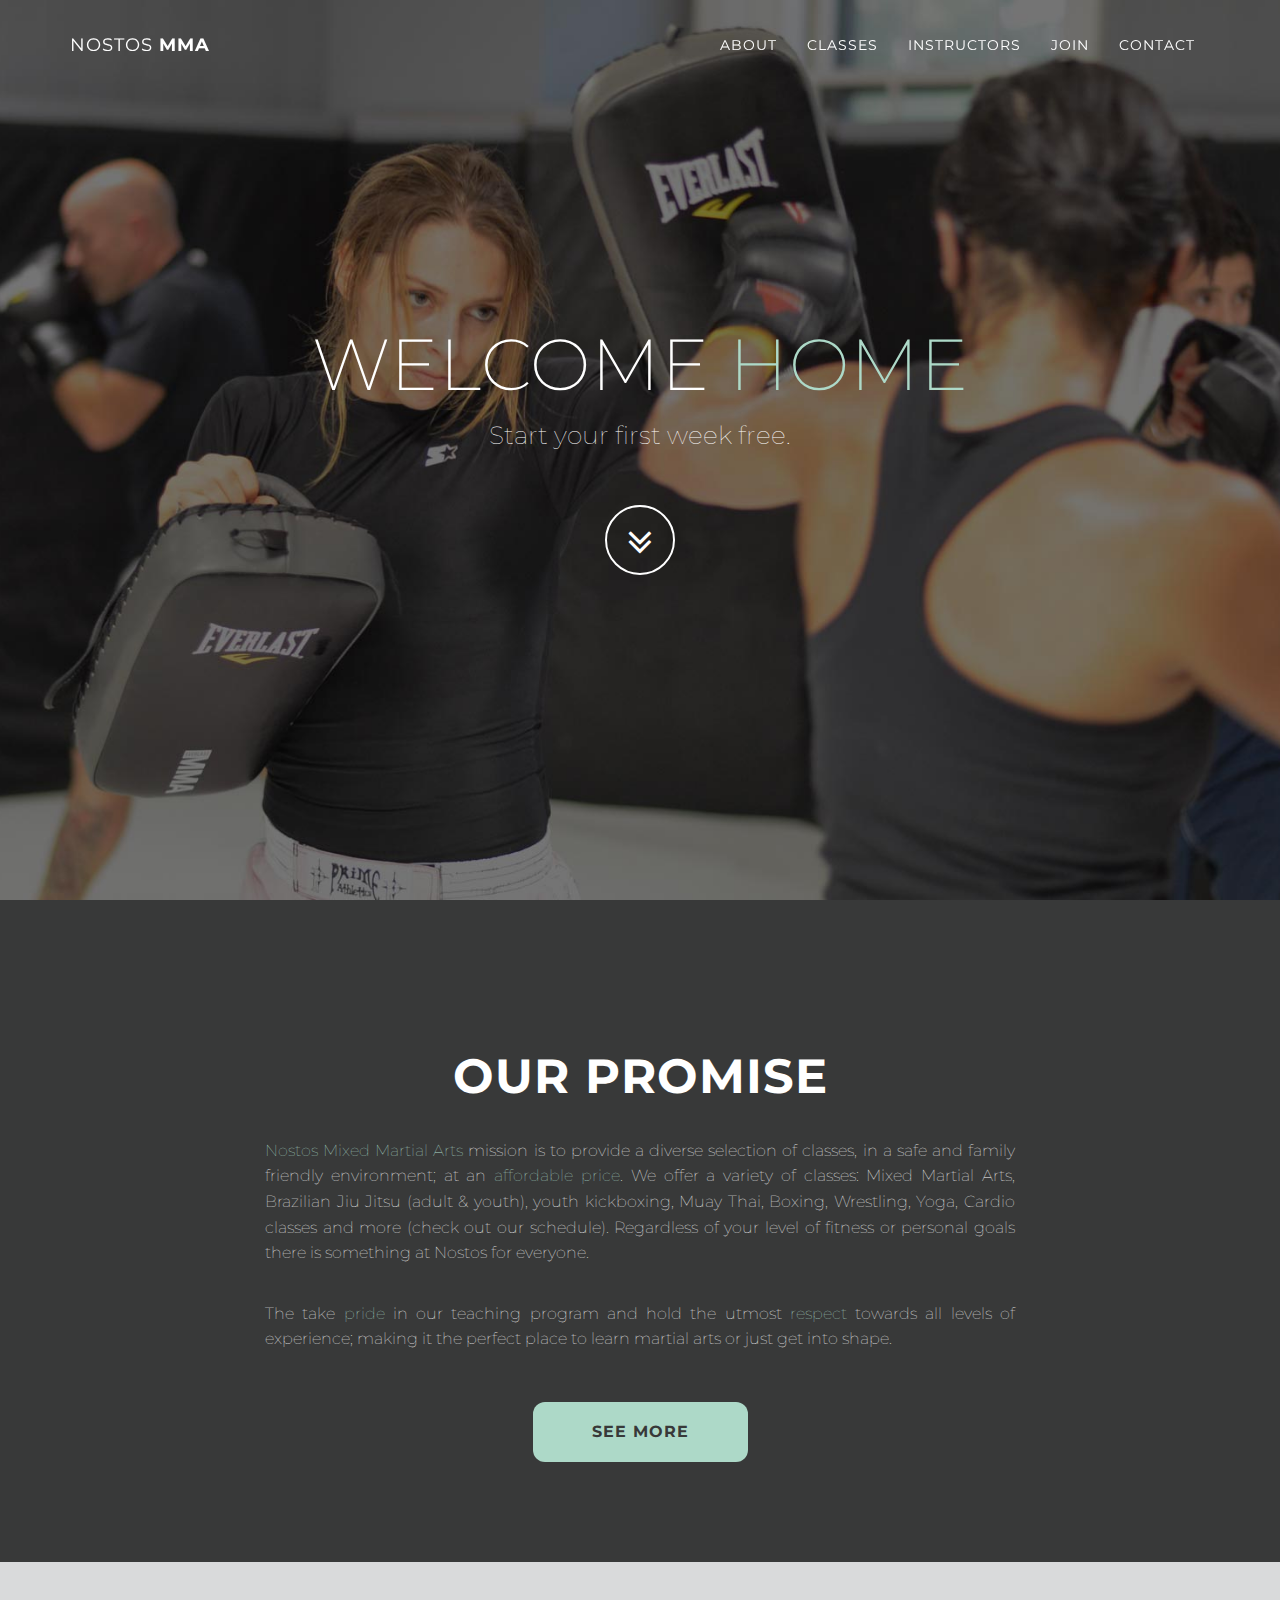
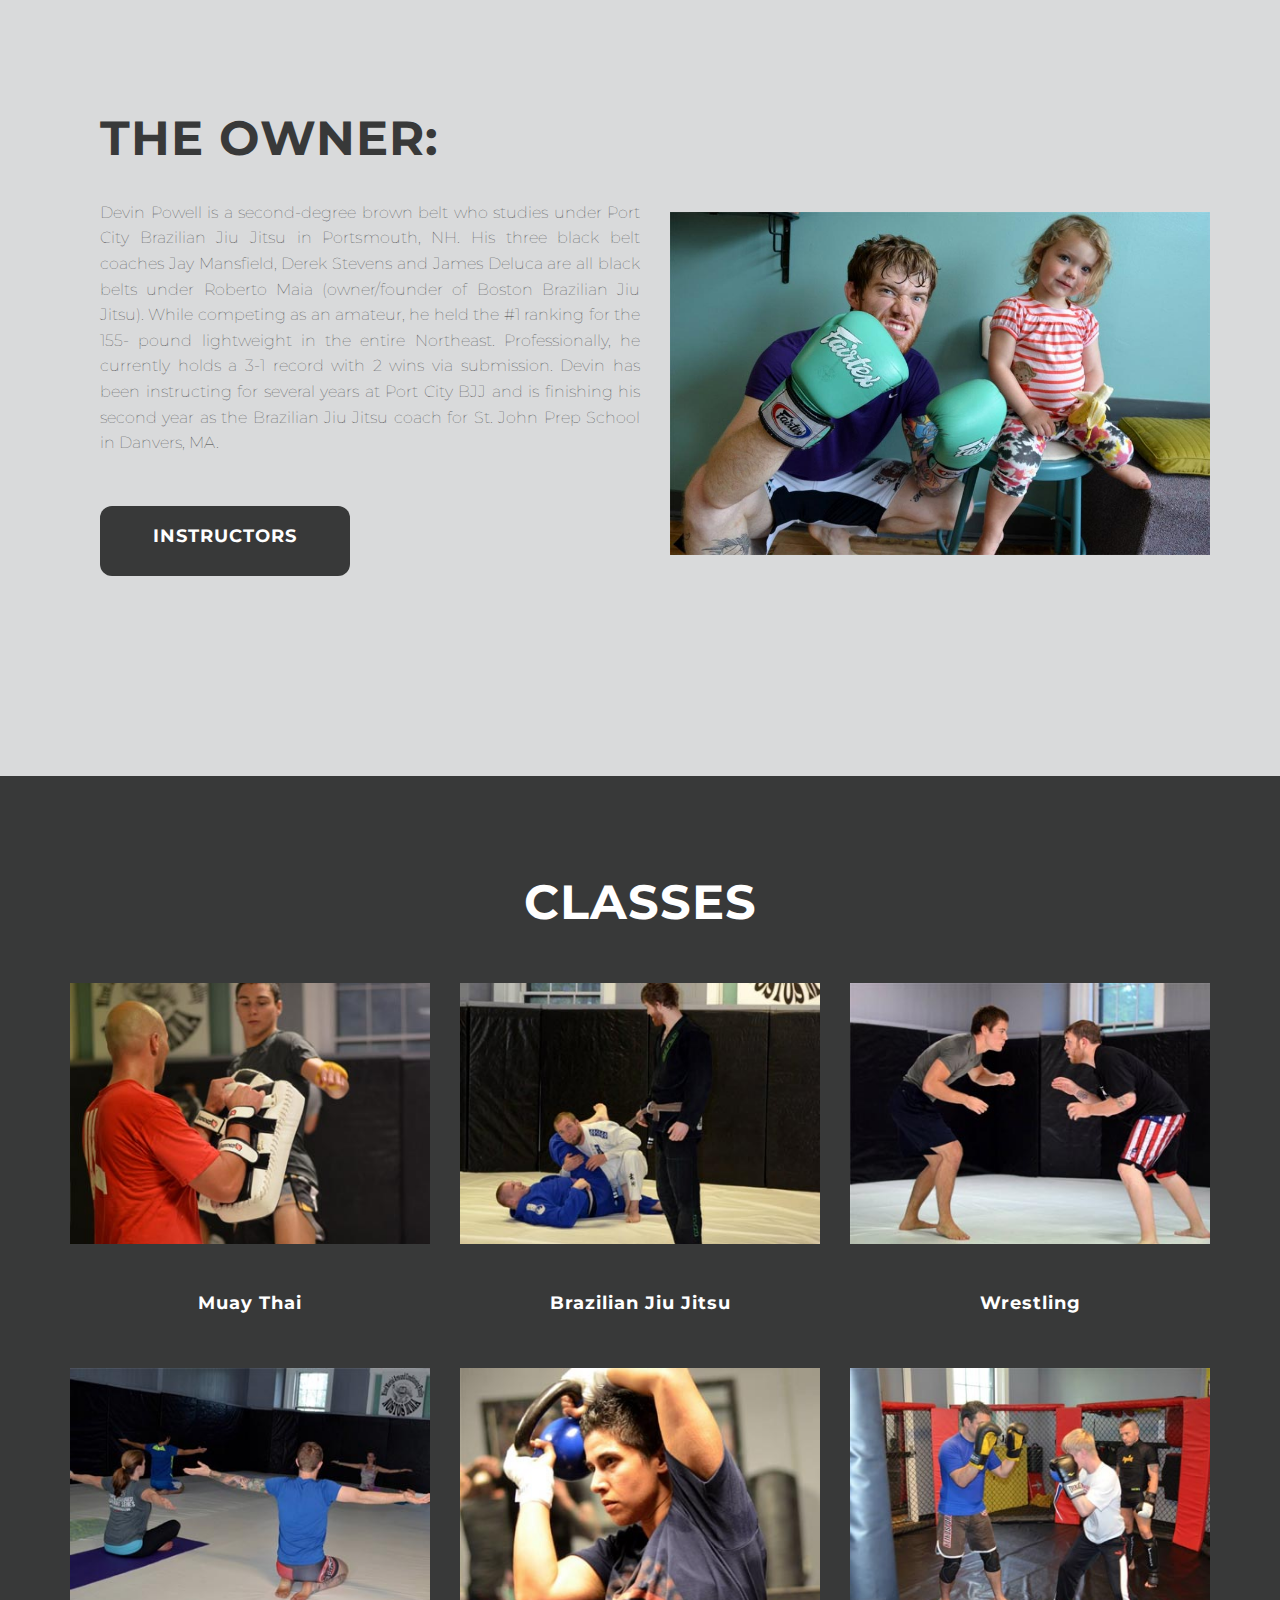
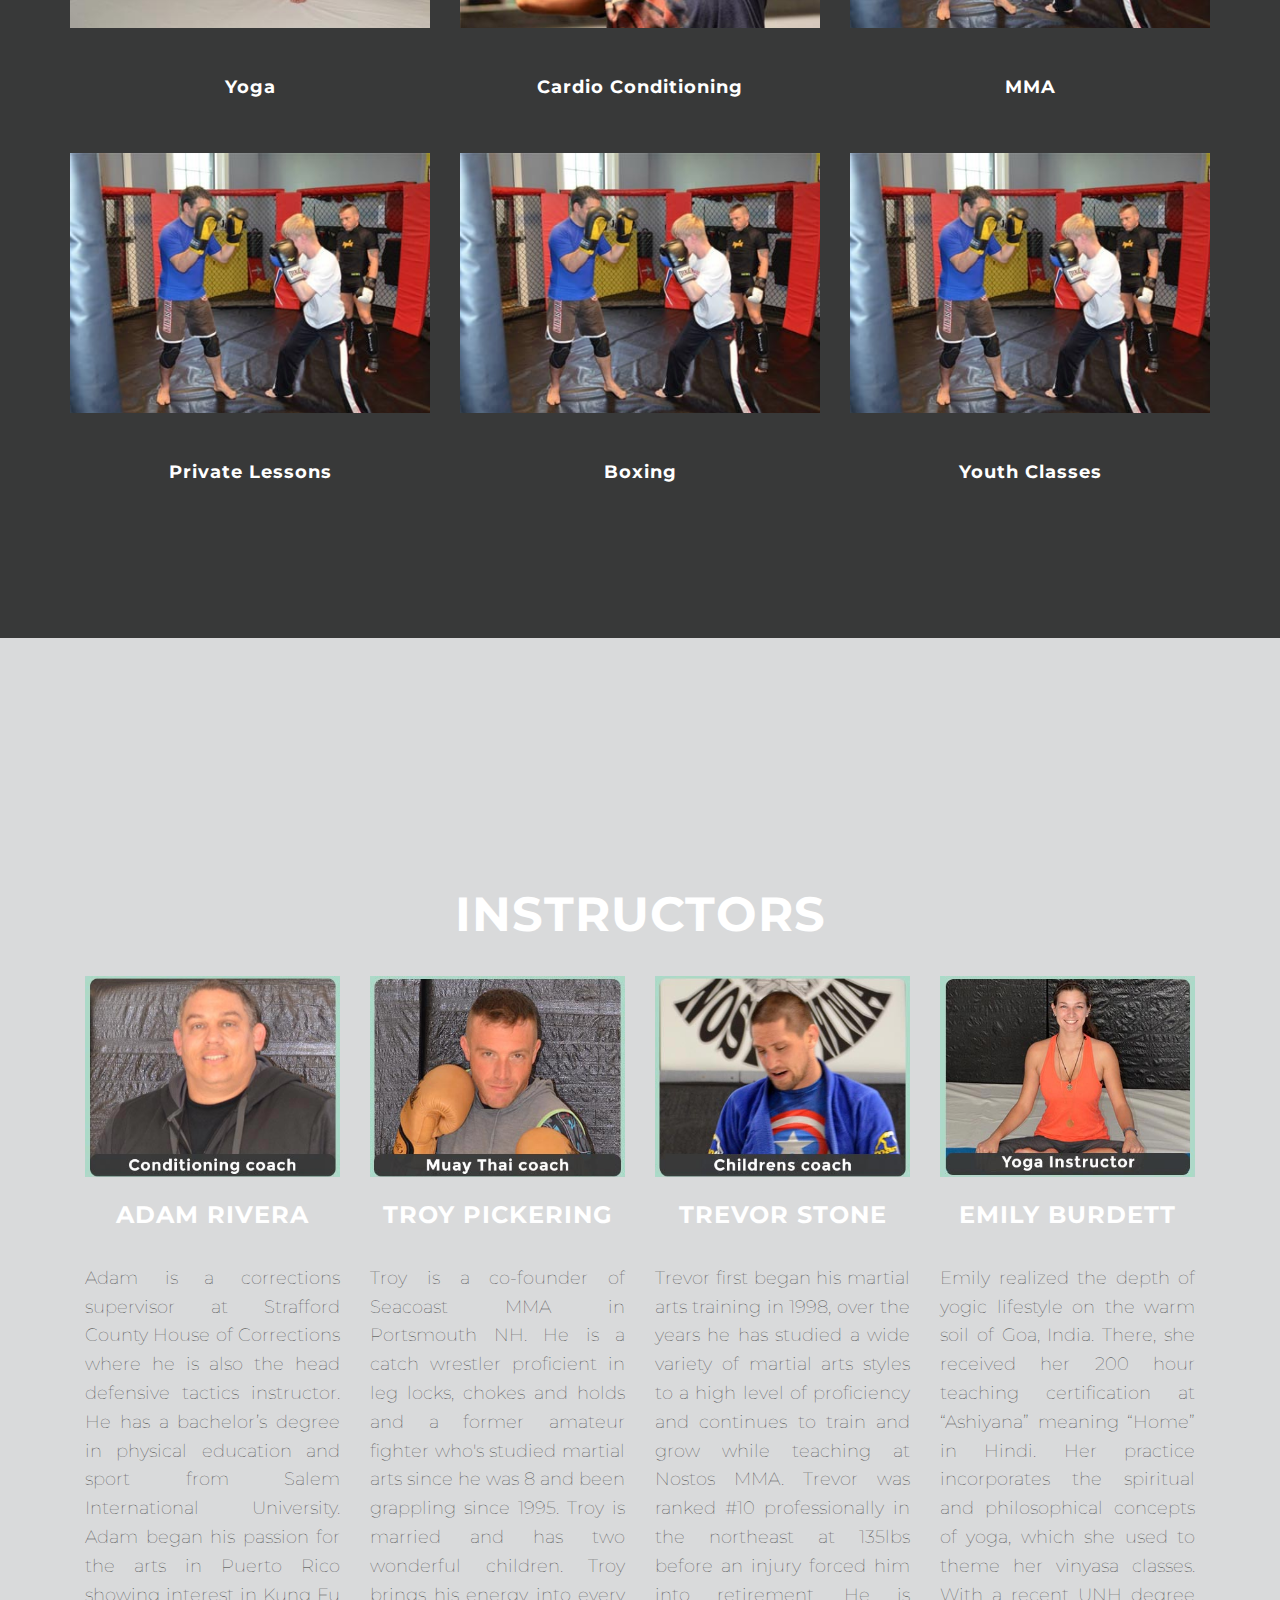
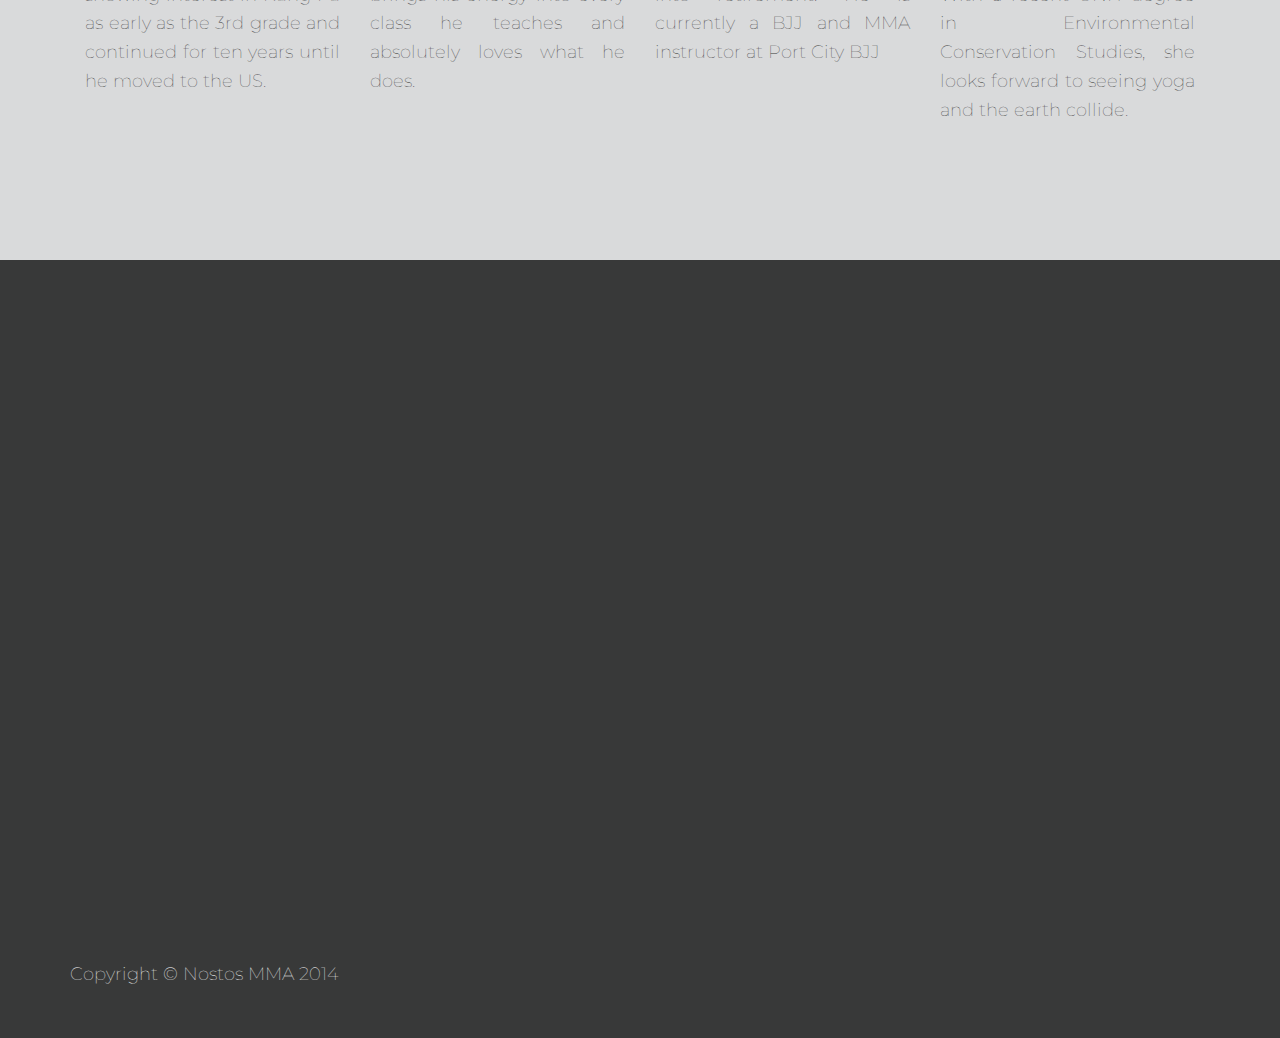
==== commit 9cf2d53b: "Changes" ====
--- a/index.html
+++ b/index.html
@@ -114,7 +114,7 @@
 		            <div class="col-lg-6">
 			            <div class="owner">
 			                <h1>The Owner:</h1>
-			                <img src="img/owner.jpg" alt=""/ class="img-responsive">
+			                <img src="img/owner.jpg" alt="" class="img-responsive" style="display:none;"/>
 			                <p>Devin Powell is a second-degree brown belt who studies under Port City Brazilian Jiu Jitsu in Portsmouth, NH. His three black belt coaches Jay Mansfield, Derek Stevens and James Deluca are all black belts under Roberto Maia (owner/founder of Boston Brazilian Jiu Jitsu). While competing as an amateur, he held the #1 ranking for the 155- pound lightweight in the entire Northeast. Professionally, he currently holds a 3-1 record with 2 wins via submission. Devin has been instructing for several years at Port City BJJ and is finishing his second year as the Brazilian Jiu Jitsu coach for St. John Prep School in Danvers, MA.</p>
 			                 <a href="#about" class="btn btn-dark"><h6>Instructors</h6></a>
 			            </div>
--- a/css/grayscale.css
+++ b/css/grayscale.css
@@ -46,10 +46,6 @@
         margin: 0 0 35px;
         font-size: 18px;
         line-height: 1.6;
-    }
-    section {
-	    background-color: red;
-	    margin: 0 auto;
     }
 }
 
@@ -291,6 +287,9 @@
 	.owner {
 		margin-top: -100px;
 	}
+	.owner img {
+		display: none;
+	}
 }
 
 @media(max-width:768px){
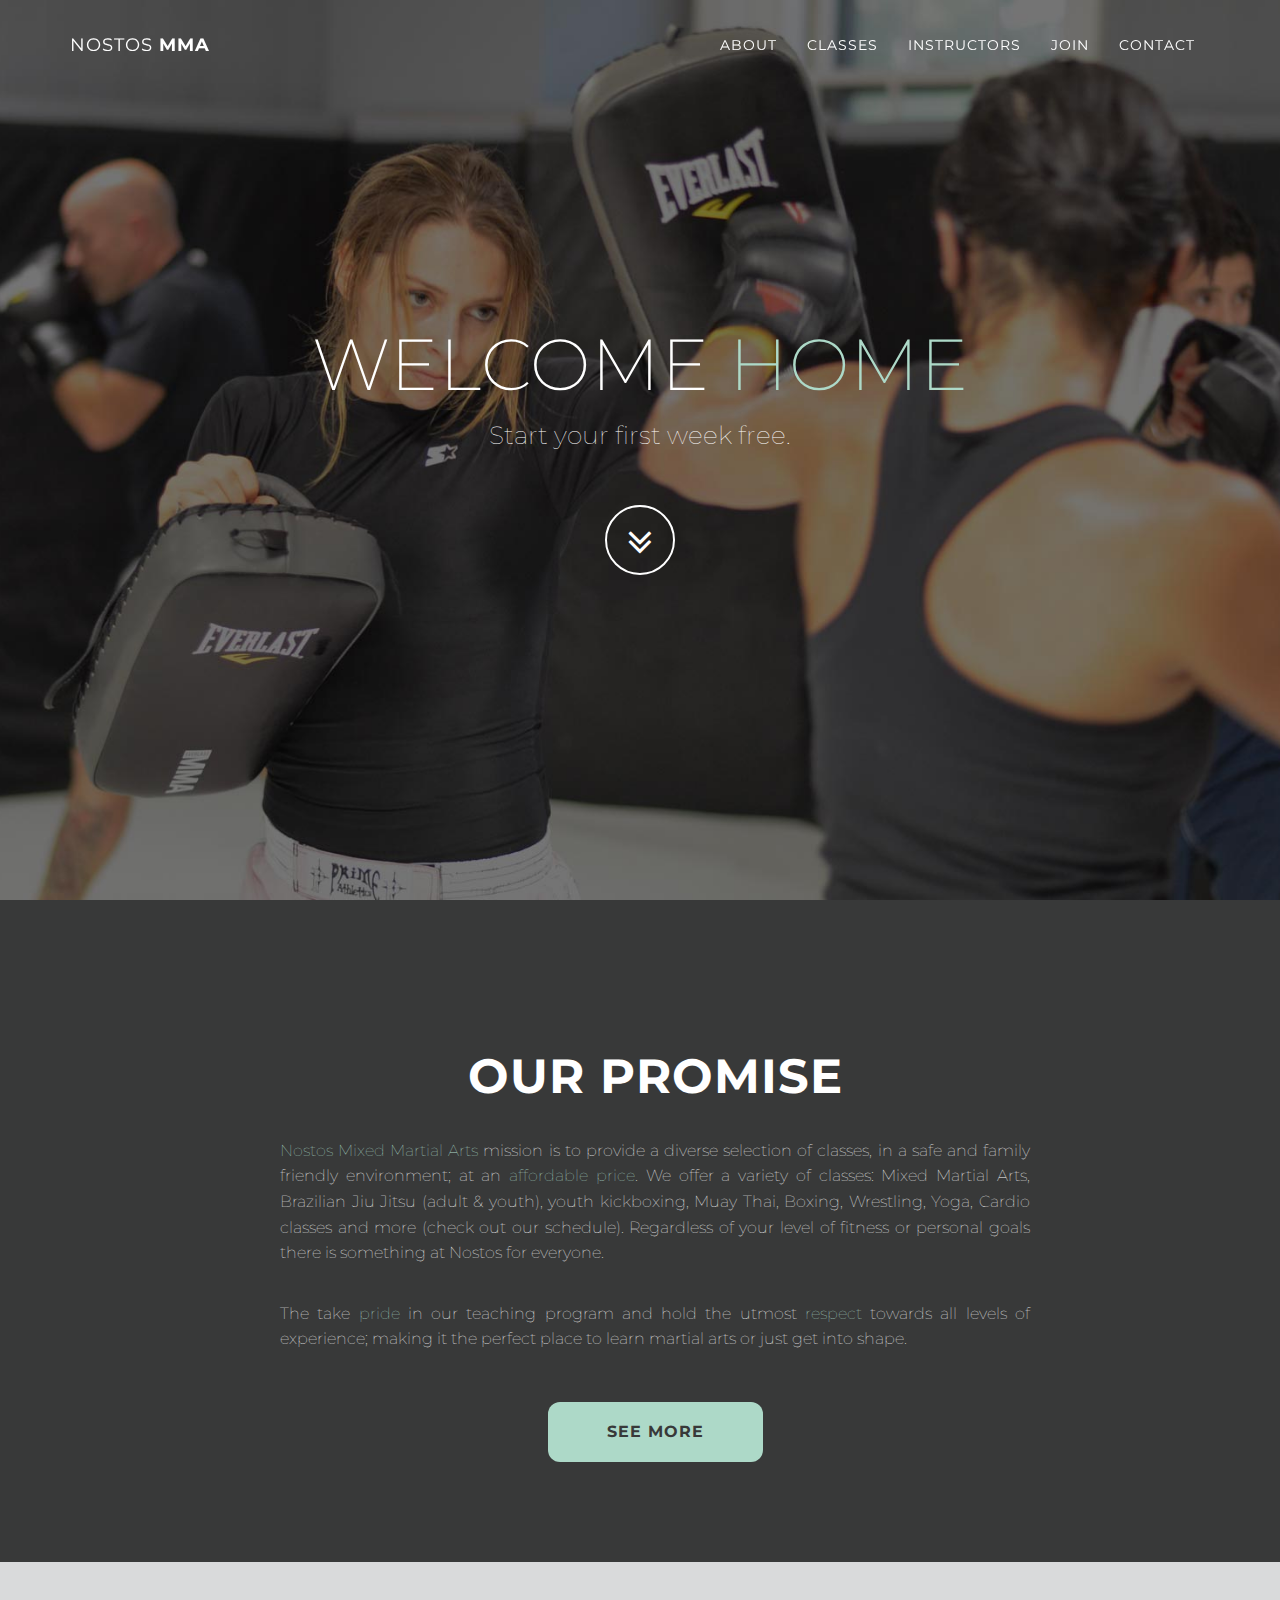
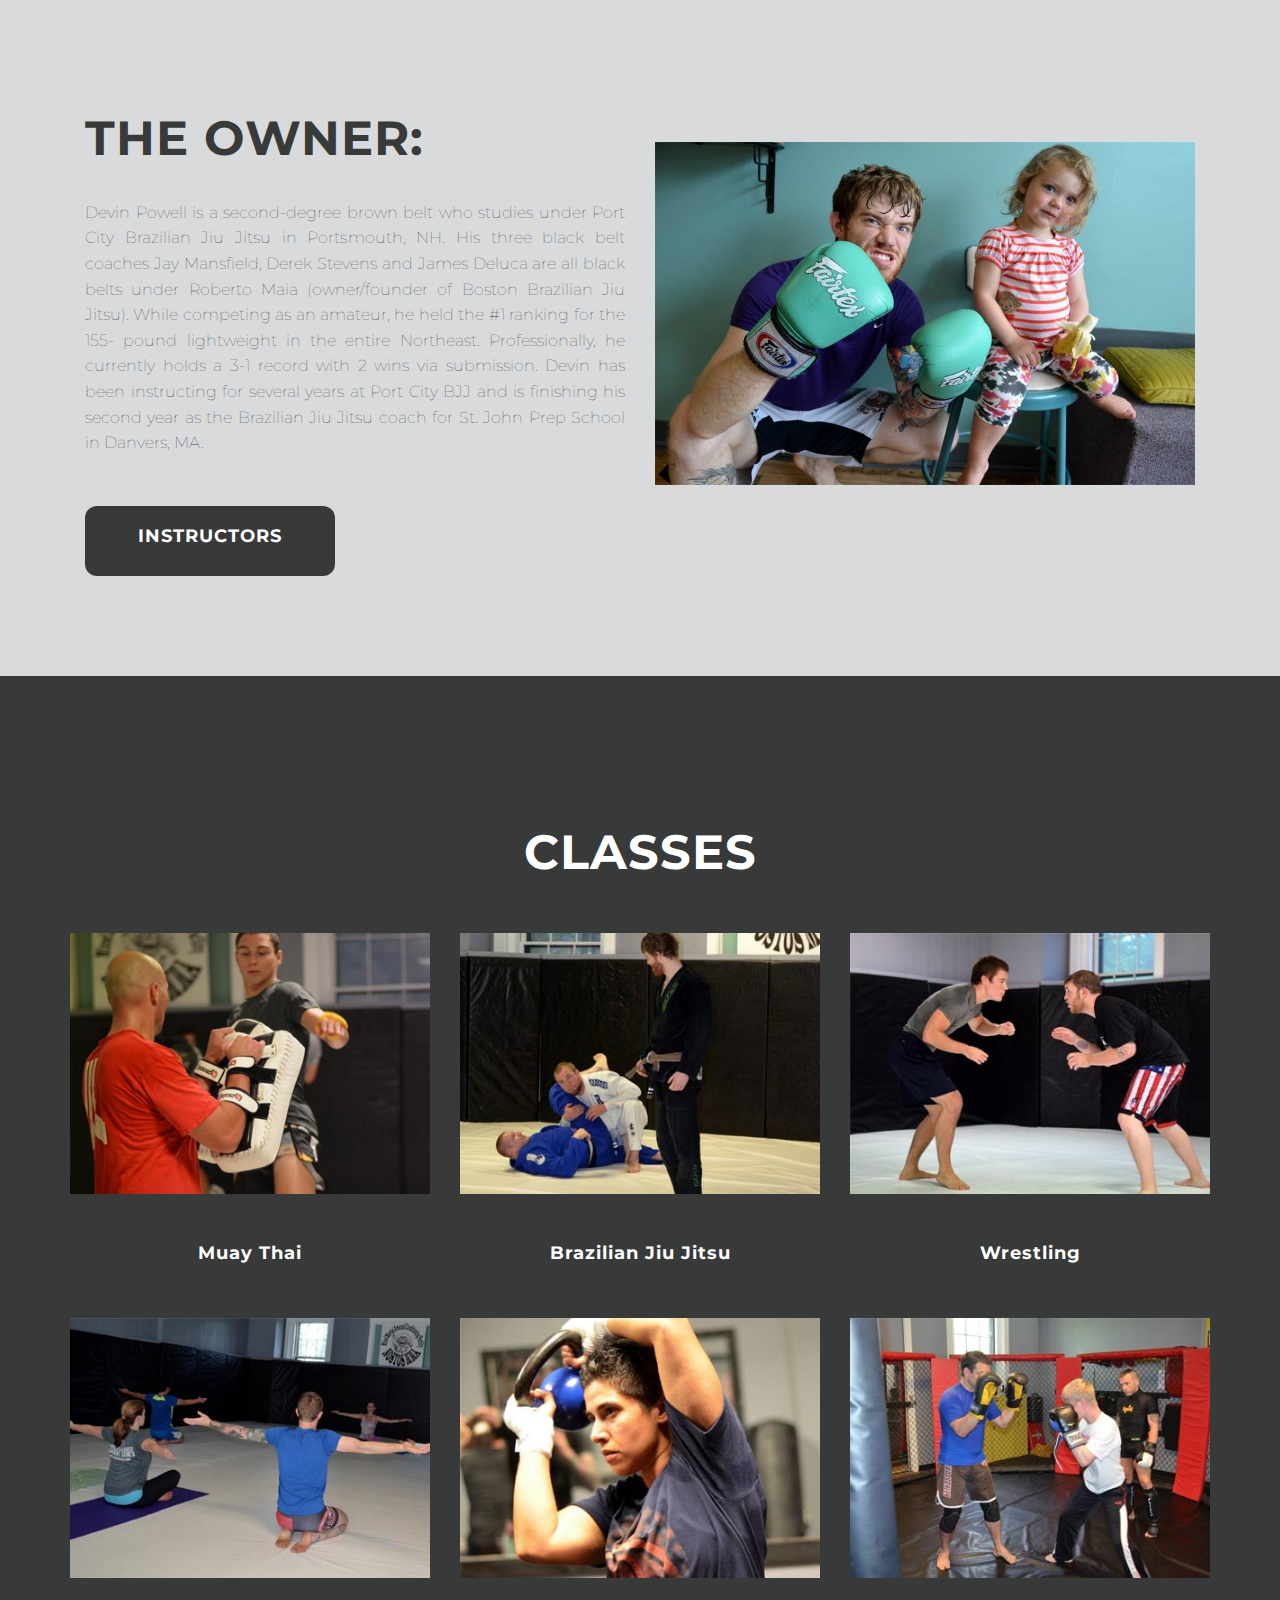
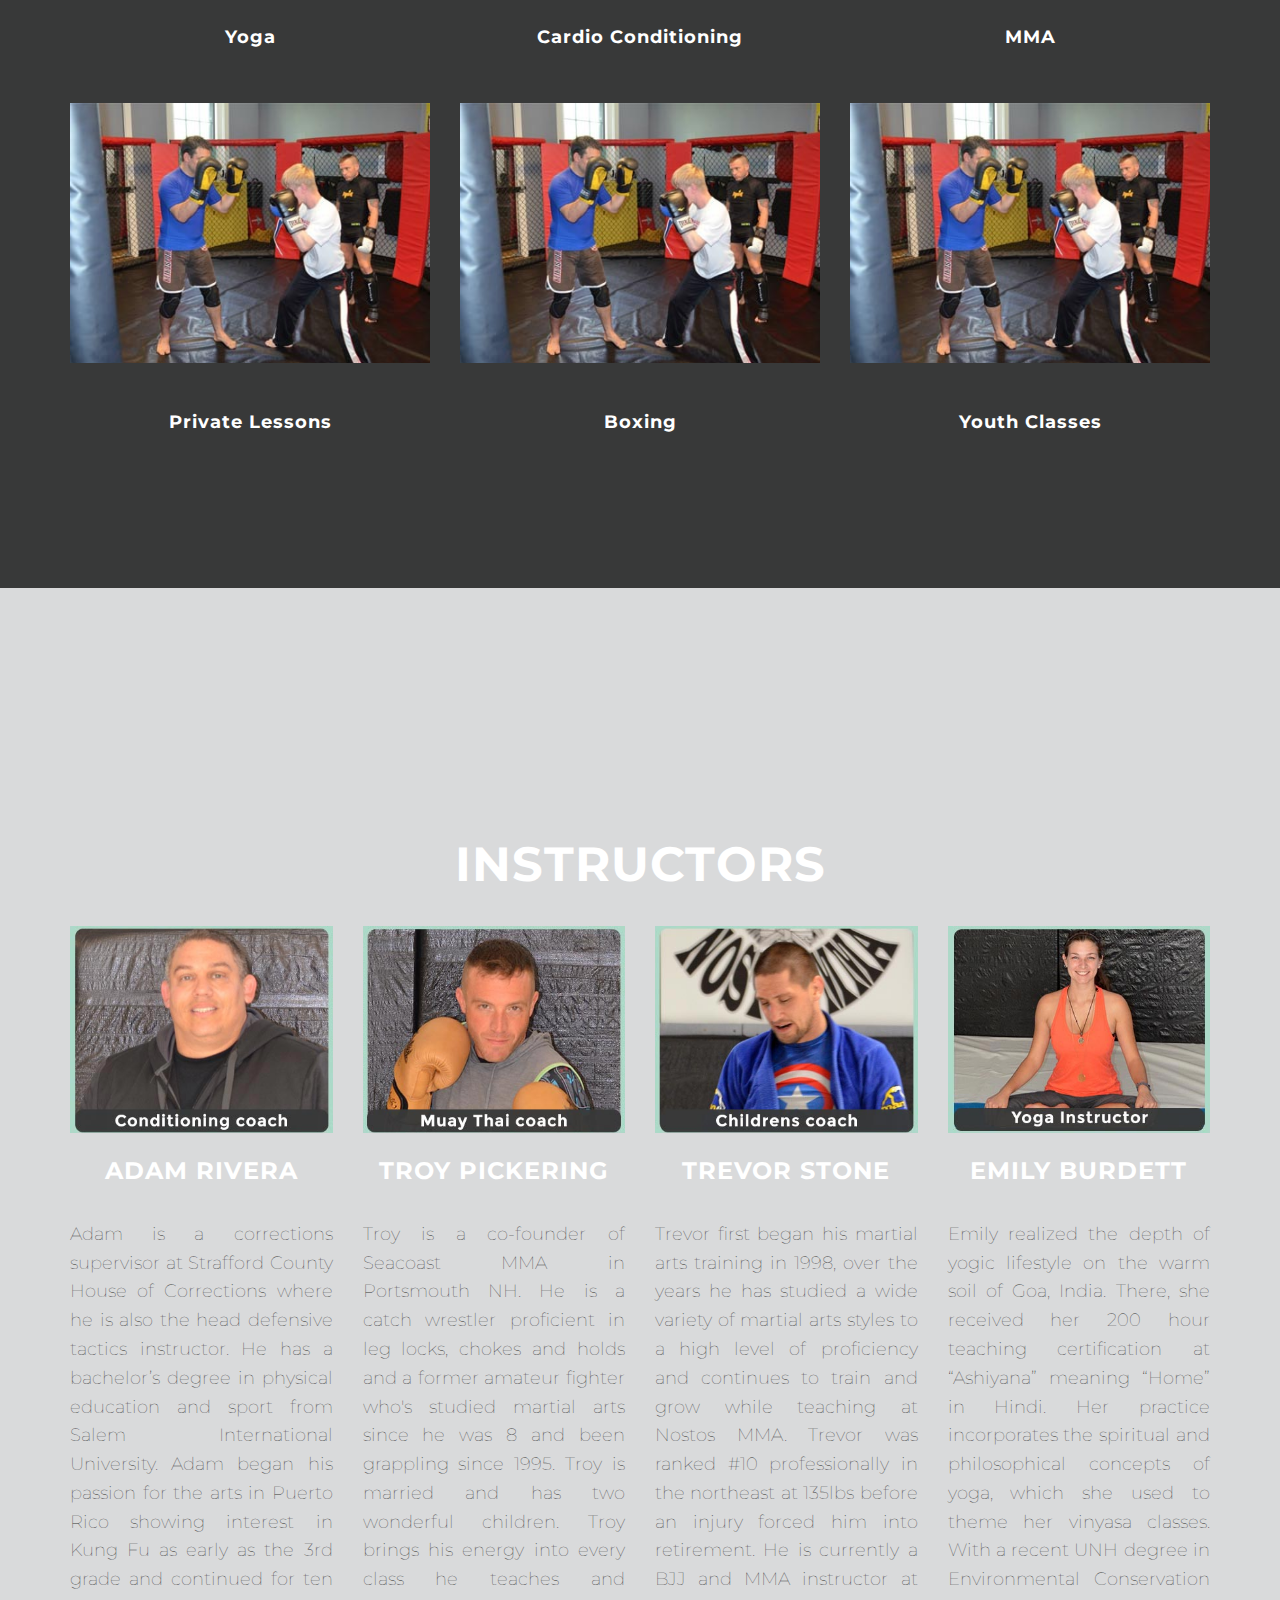
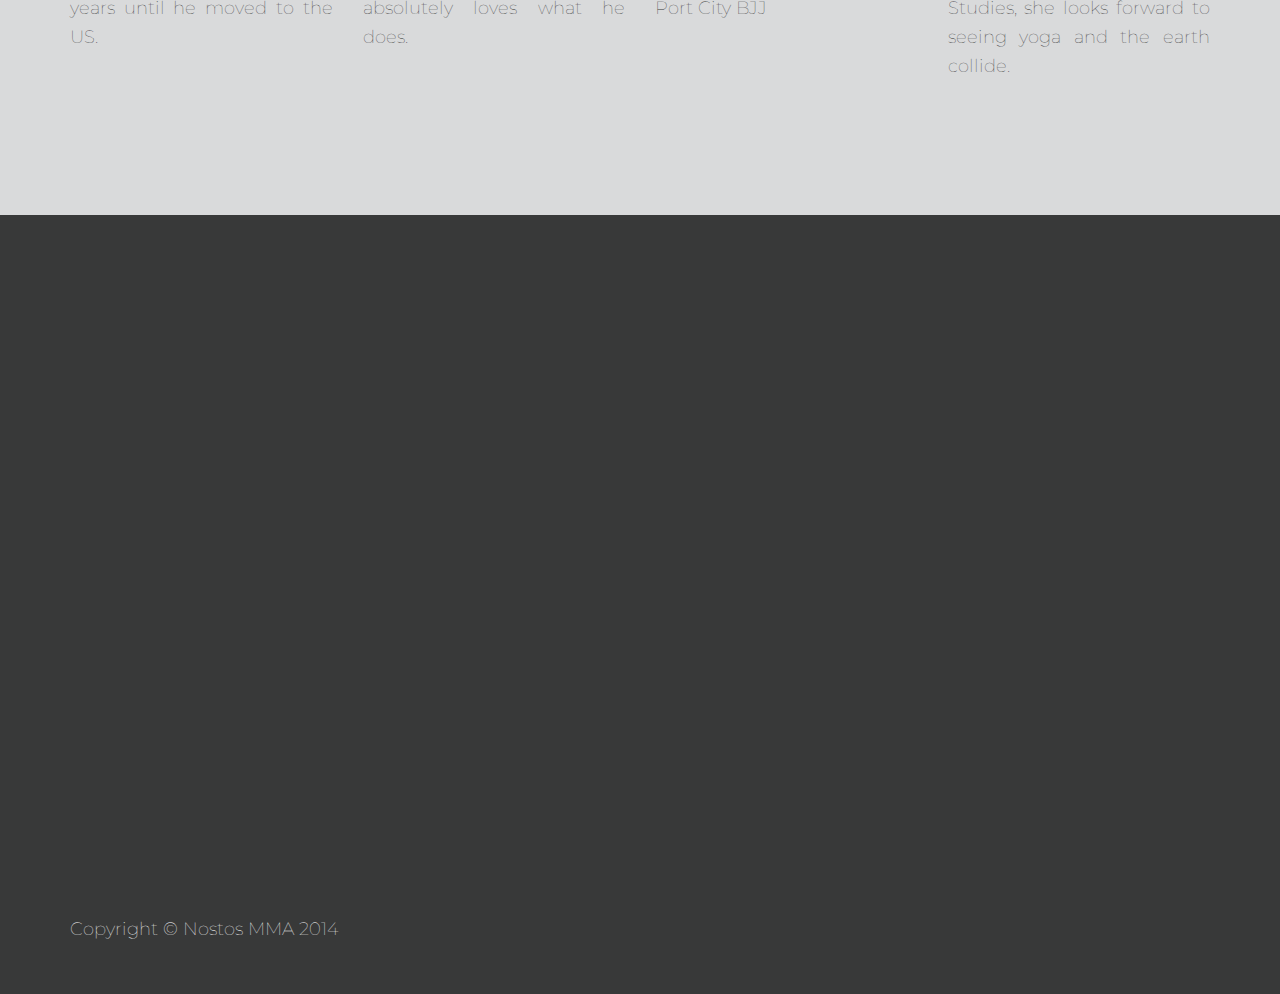
==== commit 55221d75: "positioning" ====
--- a/index.html
+++ b/index.html
@@ -92,6 +92,7 @@
 
     <!-- About Section -->
     <section id="about" data-speed="6" data-type="background" class="container content-section text-center">
+    <div class="container">
         <div class="row">
             <div class="col-lg-8 col-lg-offset-2">
             <div class="promise">
@@ -102,26 +103,26 @@
             </div>
             </div>
         </div>
+    </div><!-- end container -->
     </section>
         
     </section><!-- end of group pic -->
 
     <!-- The Owner -->
     <section id="contact" class="container content-section text-center">
+    <div class="container">
       <div class="row">
-	        <div class="container">
 		        <div class="owner-resp"><!-- owner responsive -->
 		            <div class="col-lg-6">
 			            <div class="owner">
 			                <h1>The Owner:</h1>
-			                <img src="img/owner.jpg" alt="" class="img-responsive" style="display:none;"/>
+			                <img src="img/owner.jpg" alt="" class="img-responsive"/>
 			                <p>Devin Powell is a second-degree brown belt who studies under Port City Brazilian Jiu Jitsu in Portsmouth, NH. His three black belt coaches Jay Mansfield, Derek Stevens and James Deluca are all black belts under Roberto Maia (owner/founder of Boston Brazilian Jiu Jitsu). While competing as an amateur, he held the #1 ranking for the 155- pound lightweight in the entire Northeast. Professionally, he currently holds a 3-1 record with 2 wins via submission. Devin has been instructing for several years at Port City BJJ and is finishing his second year as the Brazilian Jiu Jitsu coach for St. John Prep School in Danvers, MA.</p>
-			                 <a href="#about" class="btn btn-dark"><h6>Instructors</h6></a>
 			            </div>
 					</div>
 				</div>
-			<div>
 		</div>
+    </div><!-- end of container -->
 	        <div class="container">
 		        <div class="owner-reg">
 		            <div class="col-lg-6">
@@ -132,7 +133,7 @@
 			            </div>
 			       </div>
 			        <div class="col-lg-6">
-			        	<img src="img/owner.jpg" alt=""/ class="img-responsive">
+			        	<img src="img/owner.jpg" alt="" class="img-responsive"/>
 			        </div>
 					</div>
 				</div>
@@ -146,7 +147,7 @@
         <div class="container">
             <div class="row">
                 <div class="col-lg-12 text-center">
-                    <h2 class="section-heading">Classes</h2>
+                    <h2>Classes</h2>
                 </div>
             </div>
             <div class="row">
@@ -273,8 +274,8 @@
     </section>
     
 <section id="instructors" class="container content-section text-center"><!-- instructors -->
+<div class="container">
 	<div class="row">
-		<div class="container">
 				<h1>Instructors</h1>
 			<div class="col-lg-3">
 				<img src="img/adam.jpg" alt="" class="img-responsive"/>
@@ -307,8 +308,8 @@
 						<p>Emily realized the depth of yogic lifestyle on the warm soil of Goa, India. There, she received her 200 hour teaching certification at “Ashiyana” meaning “Home” in Hindi. Her practice incorporates the spiritual and philosophical concepts of yoga, which she used to theme her vinyasa classes. With a recent UNH degree in Environmental Conservation Studies, she looks forward to seeing yoga and the earth collide.</p>
 					</div>
 			</div><!-- end third column -->
-		</div><!-- end container -->
-	</div><!-- end row -->
+	</div><!-- end row -->
+</div><!-- end of container -->
 </section><!-- end instructors -->
 
 <!-- classes Modals -->
--- a/css/grayscale.css
+++ b/css/grayscale.css
@@ -287,8 +287,8 @@
 	.owner {
 		margin-top: -100px;
 	}
-	.owner img {
-		display: none;
+	.owner-reg img {
+		margin-top: -70px;
 	}
 }
 
@@ -354,16 +354,21 @@
 .description h5 {
 	margin: 0 auto;
 }
-
-
-
-
-
-
-
-/*    classes section    */
+@media(min-width:768px){
+	#instructors {
+		margin-top: -100px;
+		padding-top: none;
+	}
+}
+
+
+
+
+
+
+/*    Classes section    */
 #classes {
-
+	
 }
 #classes h2 {
 	font-size: 48px;
@@ -384,7 +389,7 @@
 #classes .classes-item .classes-link .classes-hover {
     position: absolute;
     width: 100%;
-    height: 100%;
+    height: 91.5%;
     opacity: 0;
     background: #add9c8;
     -webkit-transition: all ease .5s;
@@ -438,6 +443,10 @@
 }
 
 @media(min-width:767px) {
+	#classes {
+		margin-top: 50px;
+		margin-bottom: 100px;
+	}
     #classes .classes-item {
         margin: 0 0 30px;
     }
@@ -621,7 +630,6 @@
     background-color: #383939;
     font-size: 40px;
     border-radius: 12px;
-    margin-bottom: 100px;
 }
 .btn-dark:hover {
 	width: 250px;
@@ -630,7 +638,6 @@
     padding: 20px 16px;
     background-color: #7f8181;
     font-size: 40px;
-    margin-bottom: 100px;
 }
 @media(min-width:768px){
 	.btn-green h6 {
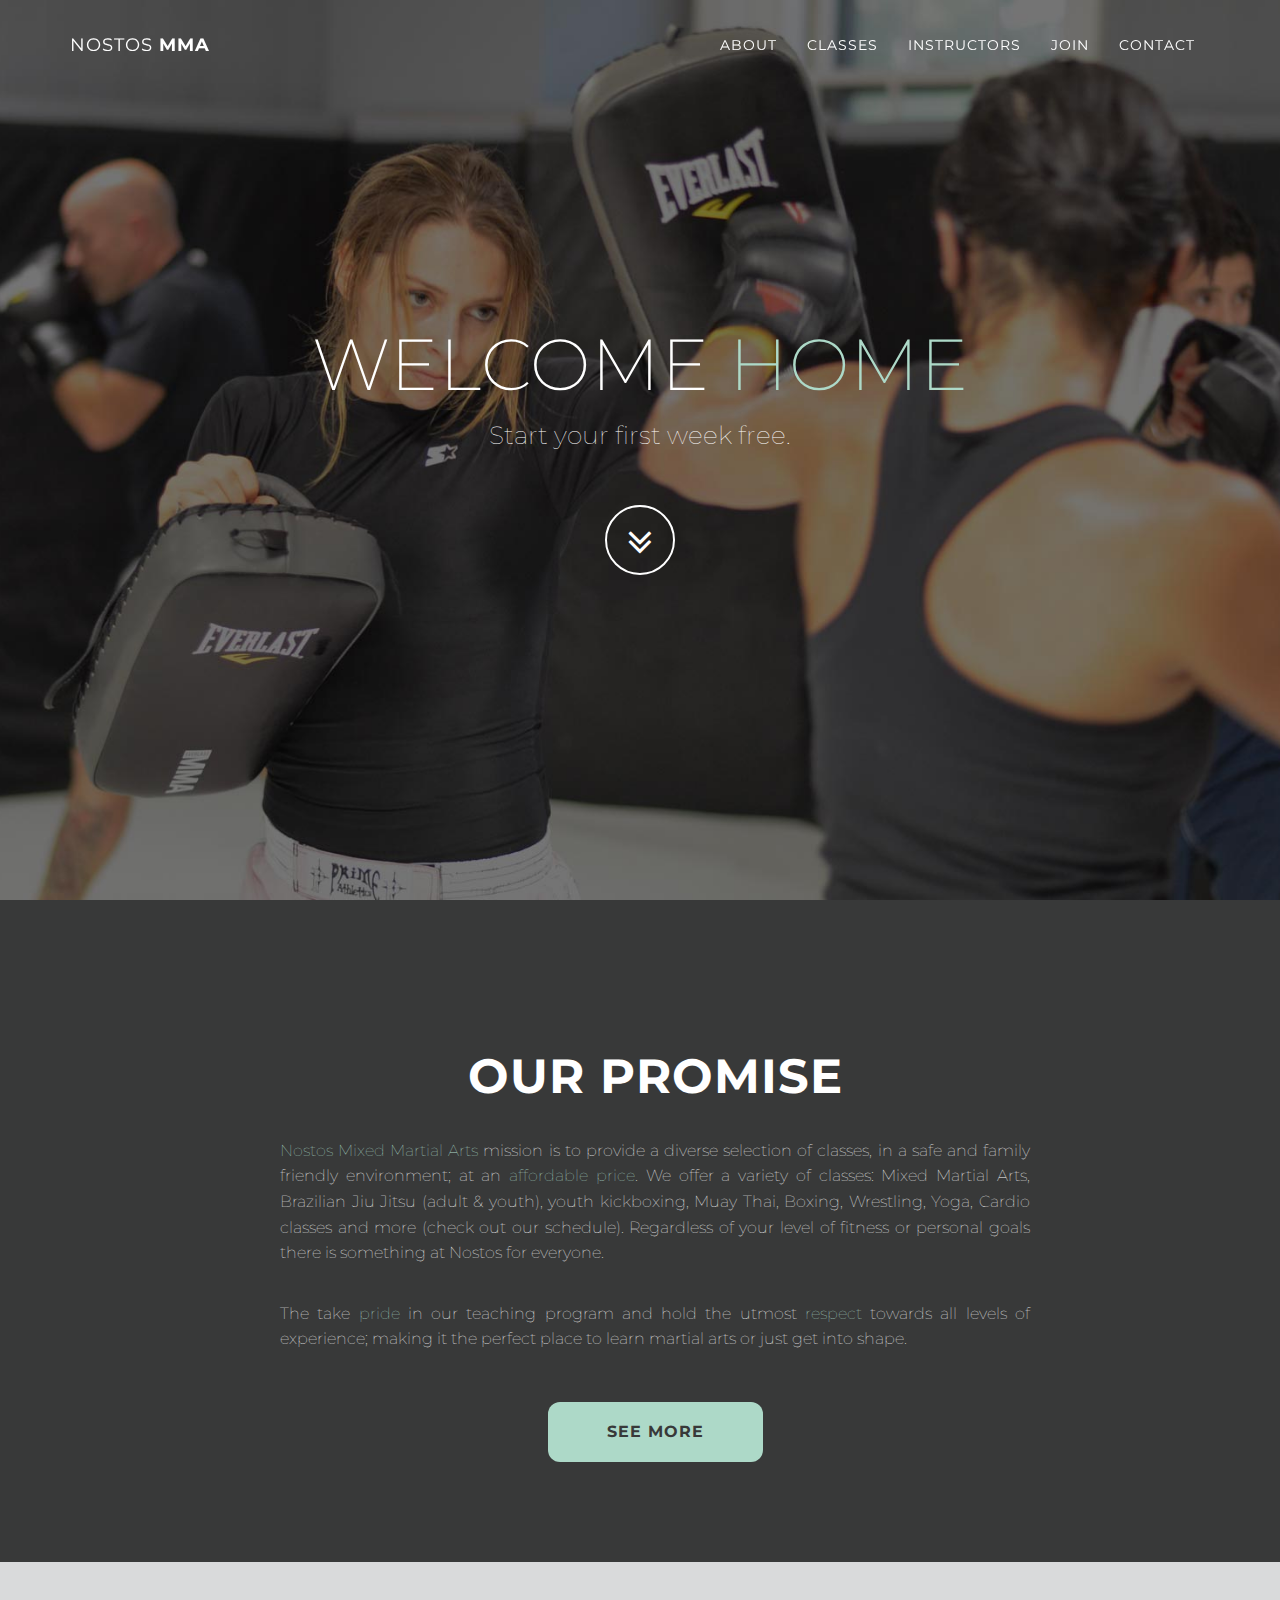
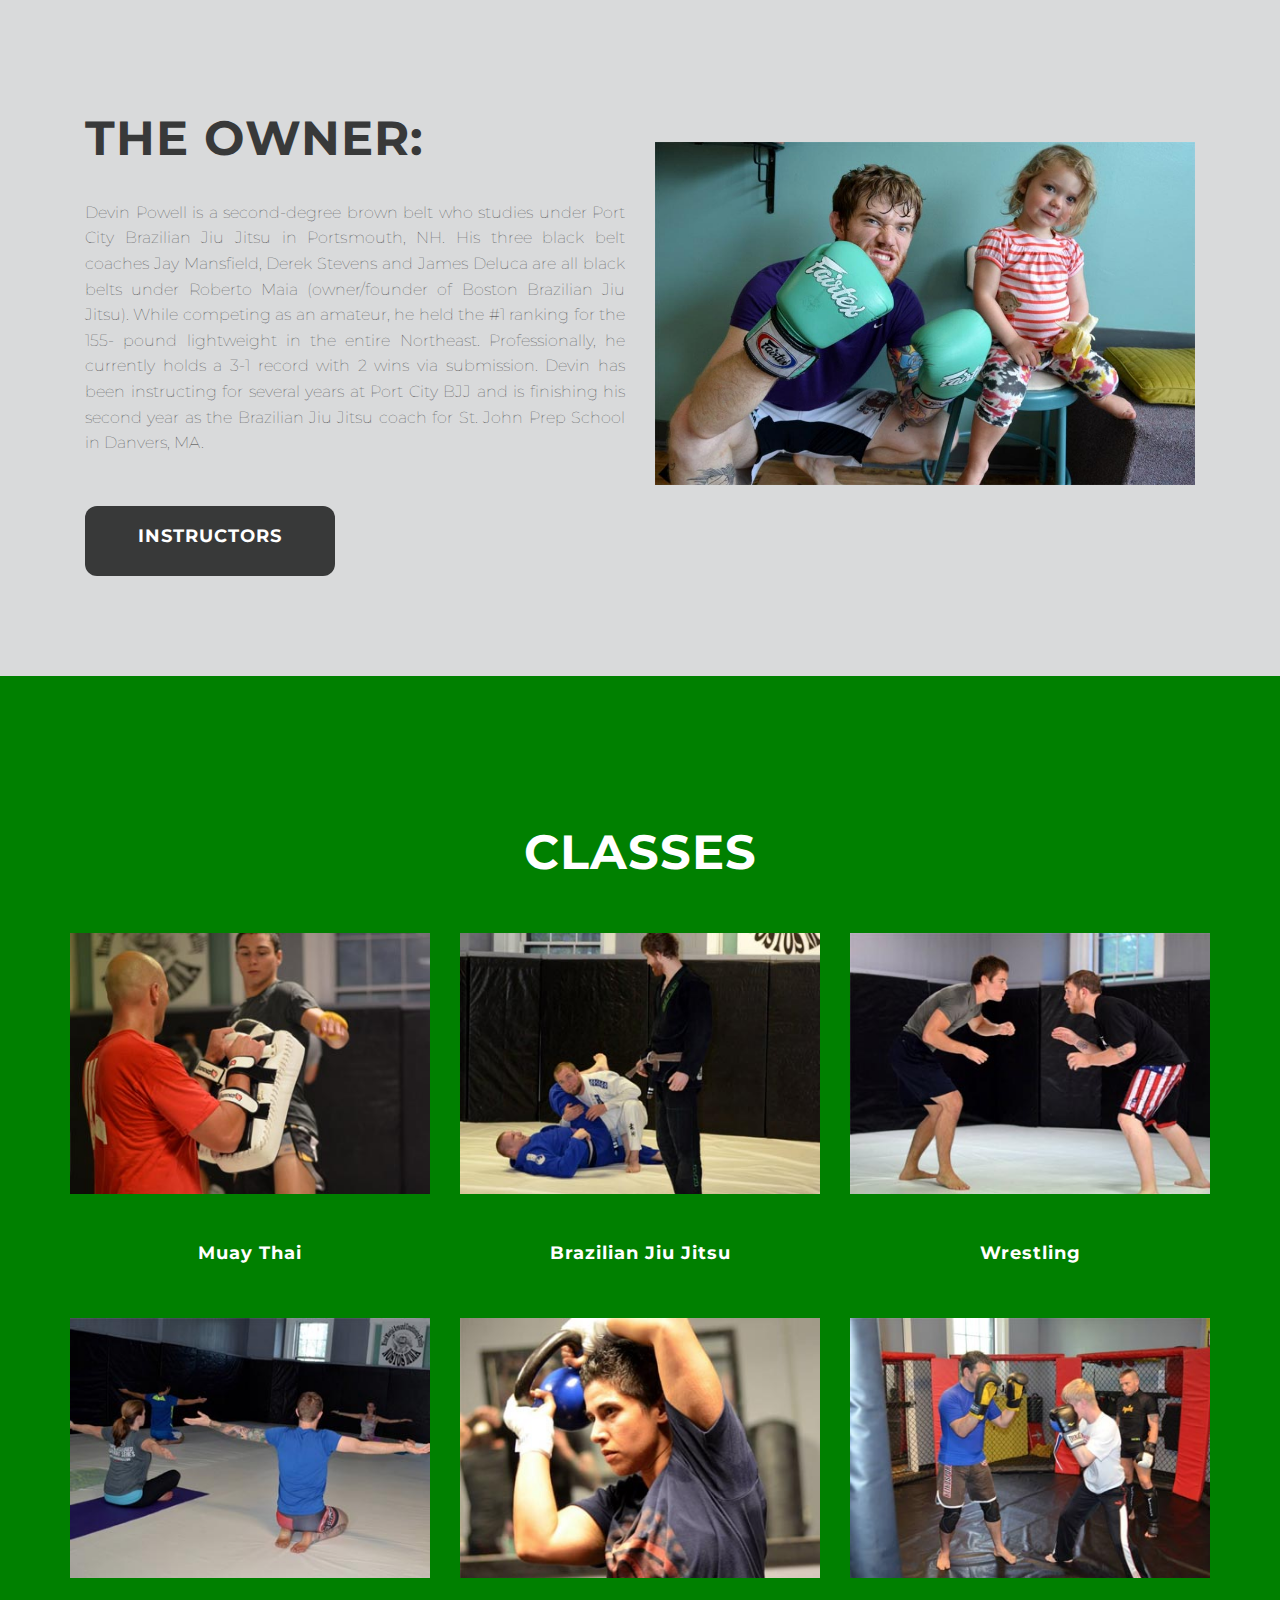
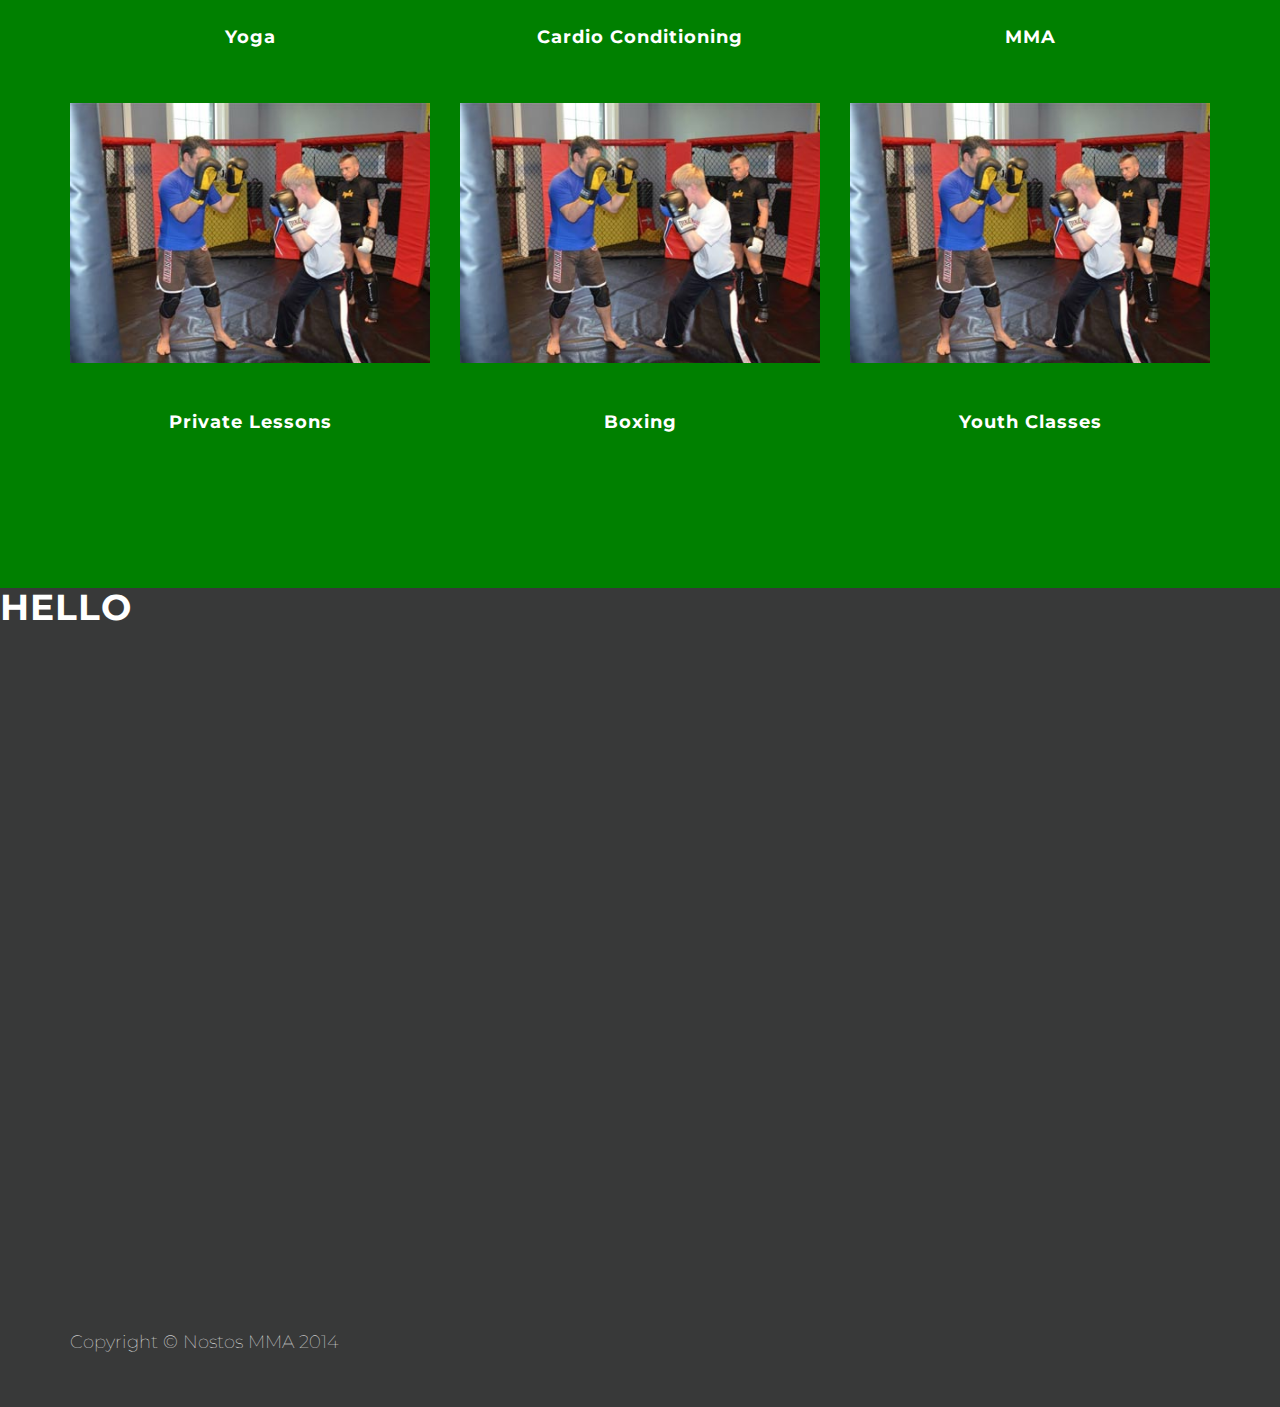
==== commit 8e249348: "positioning again" ====
--- a/index.html
+++ b/index.html
@@ -273,44 +273,7 @@
         </div>
     </section>
     
-<section id="instructors" class="container content-section text-center"><!-- instructors -->
-<div class="container">
-	<div class="row">
-				<h1>Instructors</h1>
-			<div class="col-lg-3">
-				<img src="img/adam.jpg" alt="" class="img-responsive"/>
-					<div class="description">
-					<h3>Adam Rivera</h3>
-						<p>Adam is a corrections supervisor at Strafford County House of Corrections where he is also the head defensive tactics instructor. He has a bachelor’s degree in physical education and sport from Salem International University. Adam began his passion for the arts in Puerto Rico showing interest in Kung Fu as early as the 3rd grade and continued for ten years until he moved to the US. </p>
-					</div>
-			</div><!-- end first column -->
-			<div class="col-lg-3">
-				<img src="img/troy.jpg" alt="" class="img-responsive"/>
-					<div class="description">
-					<h3>Troy Pickering</h3>
-						<p>
-Troy is a co-founder of Seacoast MMA in Portsmouth NH. He is a catch wrestler proficient in leg locks, chokes and holds and a former amateur fighter who's studied martial arts since he was 8 and been grappling since 1995. Troy is married and has two wonderful children. Troy brings his energy into every class he teaches and absolutely loves what he does.
- </p>
-					</div>
-			</div><!-- end second column -->
-			<div class="col-lg-3">
-				<img src="img/trevor.jpg" alt="" class="img-responsive"/>
-					<div class="description">
-					<h3>Trevor Stone</h3>
-						<p>
-Trevor first began his martial arts training in 1998, over the years he has studied a wide variety of martial arts styles to a high level of proficiency and continues to train and grow while teaching at Nostos MMA. Trevor was ranked #10 professionally in the northeast at 135lbs before an injury forced him into retirement. He is currently a BJJ and MMA instructor at Port City BJJ</p>
-					</div>
-			</div><!-- end third column -->
-			<div class="col-lg-3">
-				<img src="img/emily.jpg" alt="" class="img-responsive"/>
-					<div class="description">
-					<h3>Emily Burdett</h3>
-						<p>Emily realized the depth of yogic lifestyle on the warm soil of Goa, India. There, she received her 200 hour teaching certification at “Ashiyana” meaning “Home” in Hindi. Her practice incorporates the spiritual and philosophical concepts of yoga, which she used to theme her vinyasa classes. With a recent UNH degree in Environmental Conservation Studies, she looks forward to seeing yoga and the earth collide.</p>
-					</div>
-			</div><!-- end third column -->
-	</div><!-- end row -->
-</div><!-- end of container -->
-</section><!-- end instructors -->
+	<h1>Hello</h1>
 
 <!-- classes Modals -->
     <!-- Use the modals below to showcase details about your classes projects! -->
--- a/css/grayscale.css
+++ b/css/grayscale.css
@@ -368,7 +368,7 @@
 
 /*    Classes section    */
 #classes {
-	
+	background-color: green;
 }
 #classes h2 {
 	font-size: 48px;
@@ -444,8 +444,7 @@
 
 @media(min-width:767px) {
 	#classes {
-		margin-top: 50px;
-		margin-bottom: 100px;
+		padding-top: 150px;
 	}
     #classes .classes-item {
         margin: 0 0 30px;
@@ -762,7 +761,6 @@
 #map {
     width: 100%;
     height: 200px;
-    margin-top: 100px;
 }
 
 @media(min-width:767px) {
@@ -771,7 +769,7 @@
     }
 
     .download-section {
-        padding: 100px 0;
+        padding-top: 250px;
     }
 
     #map {
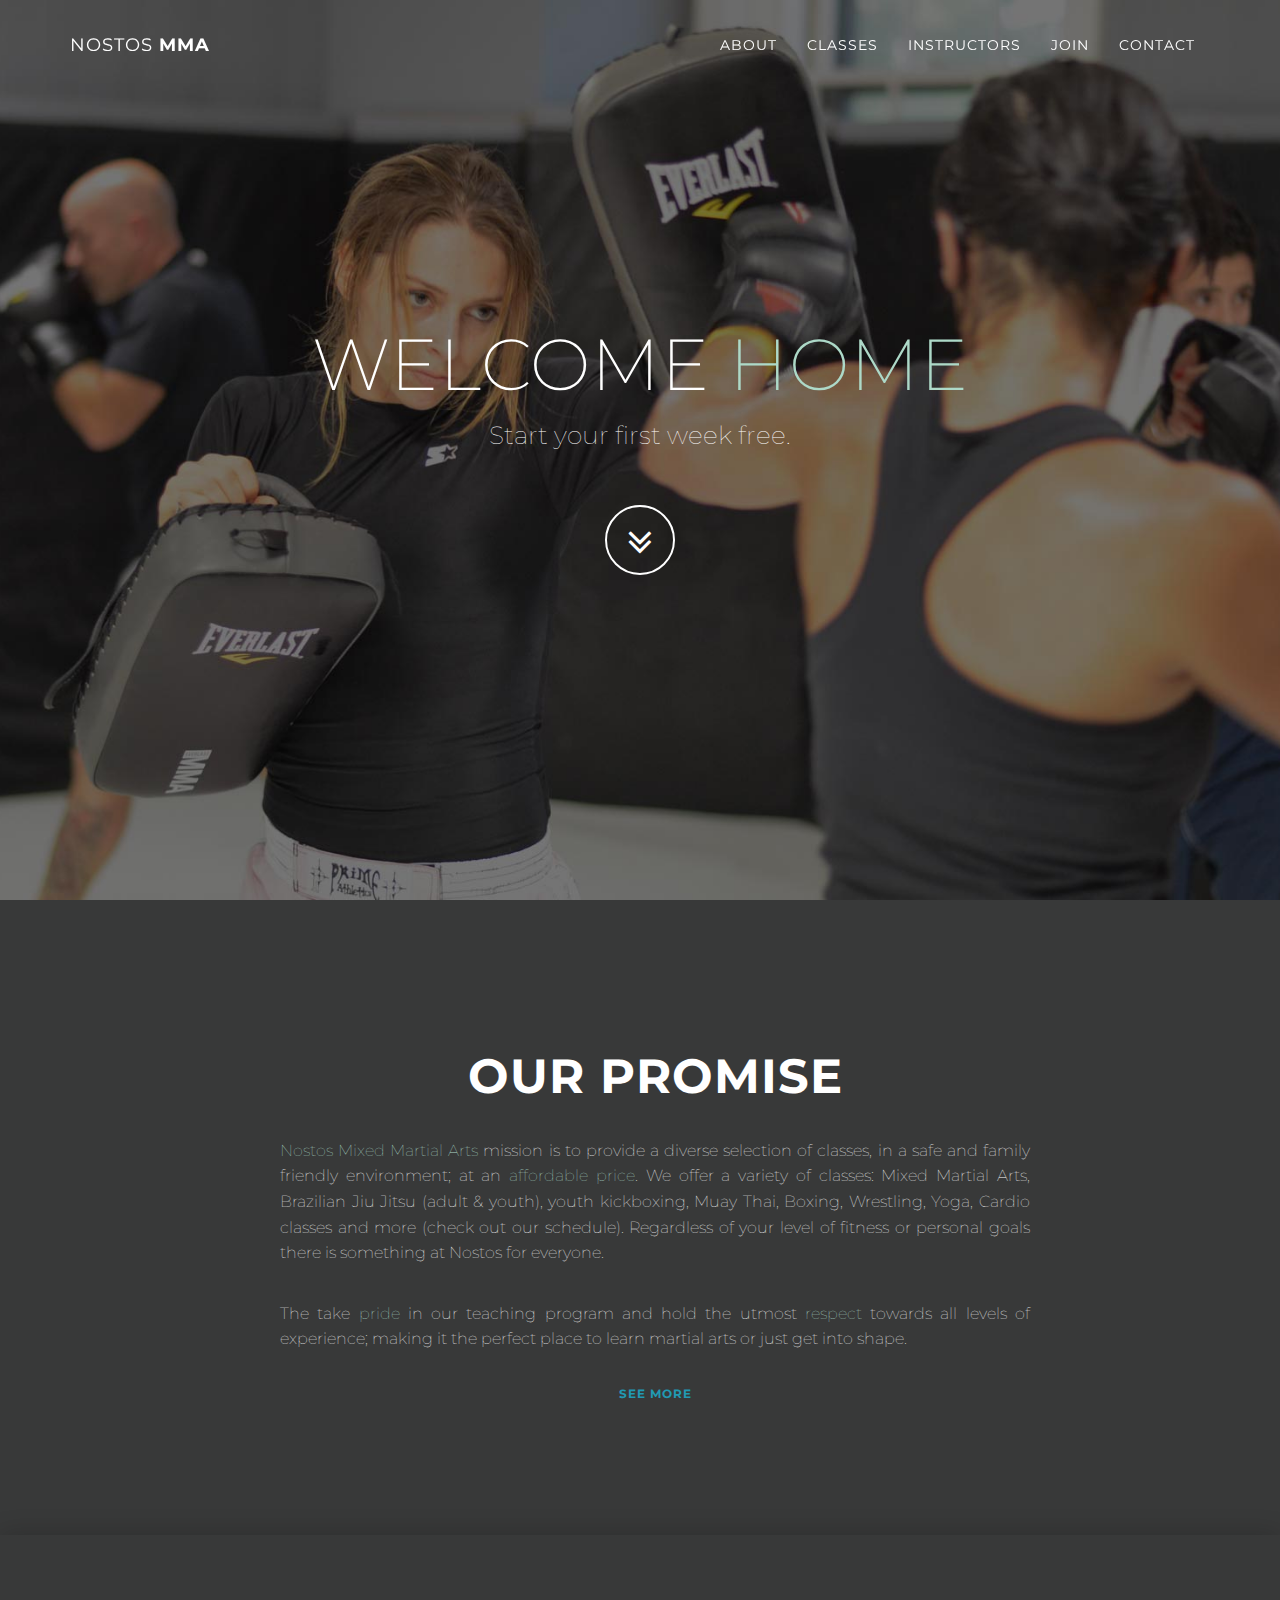
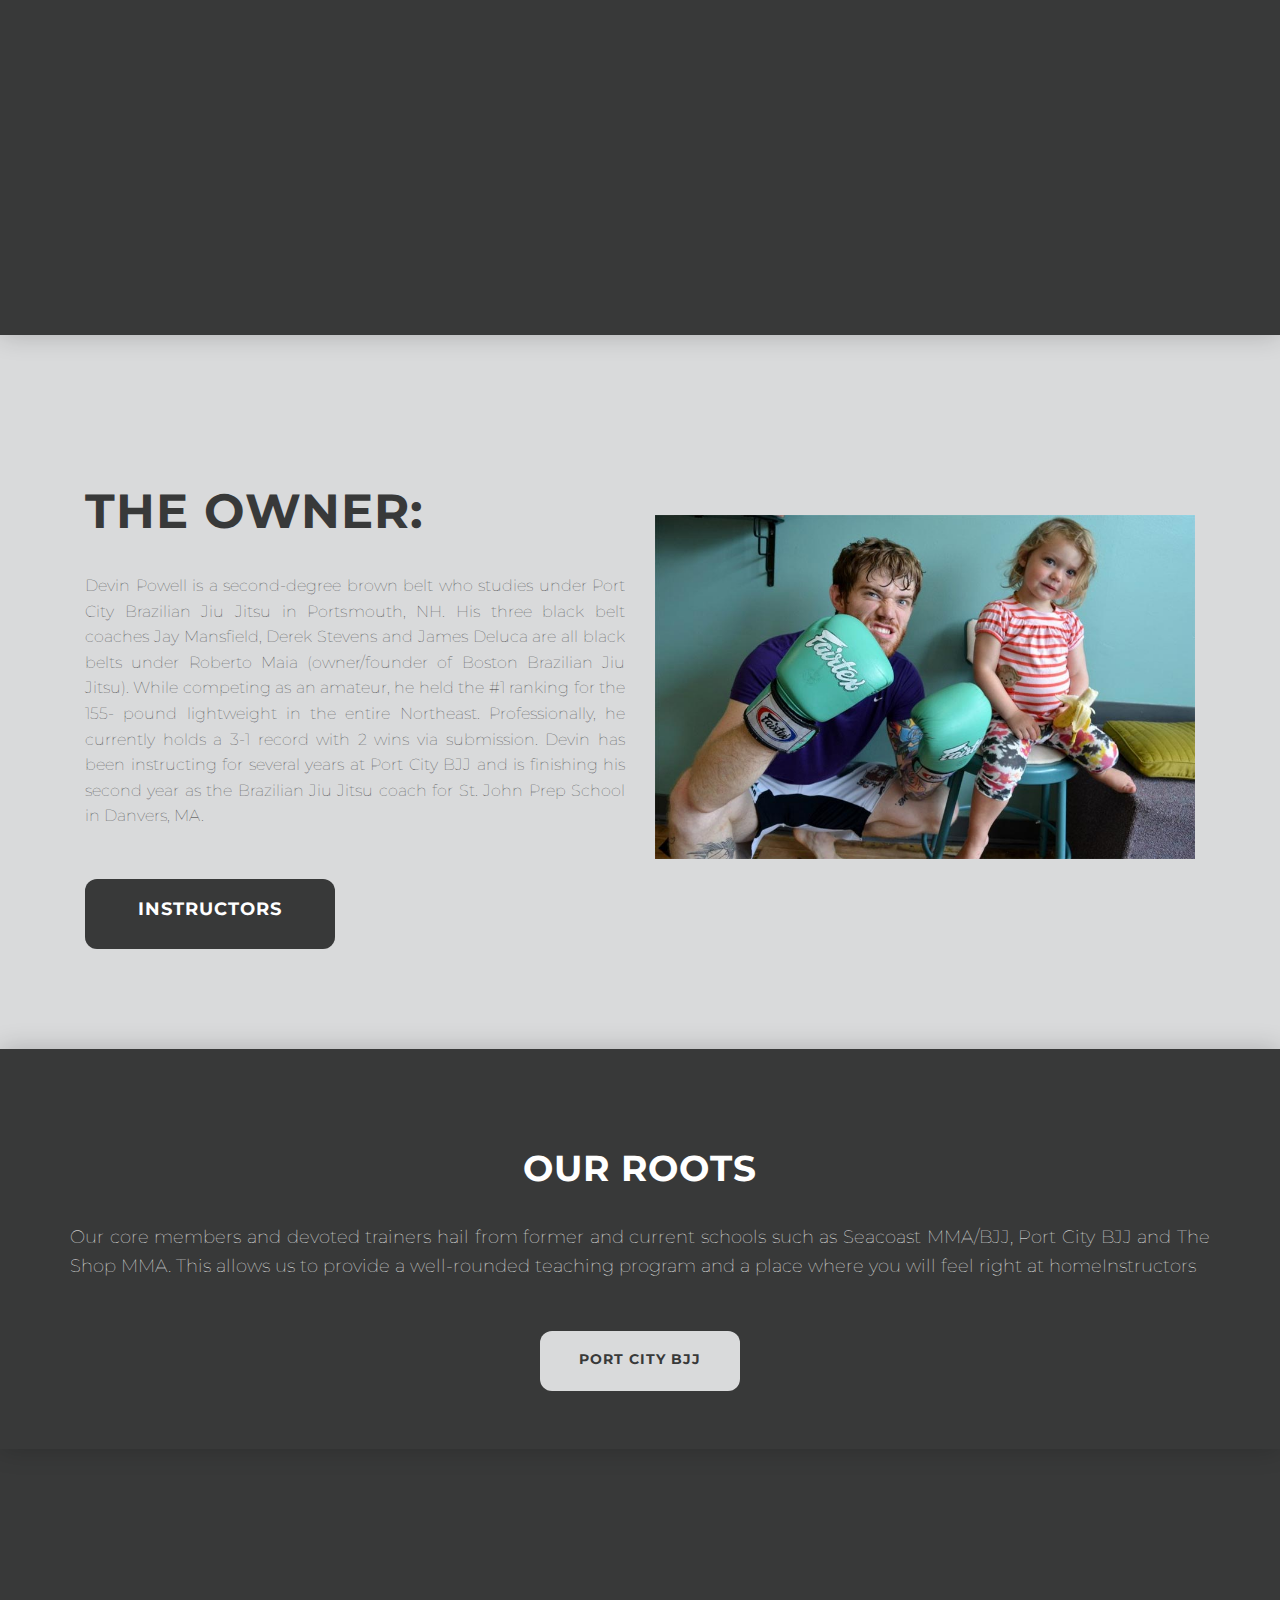
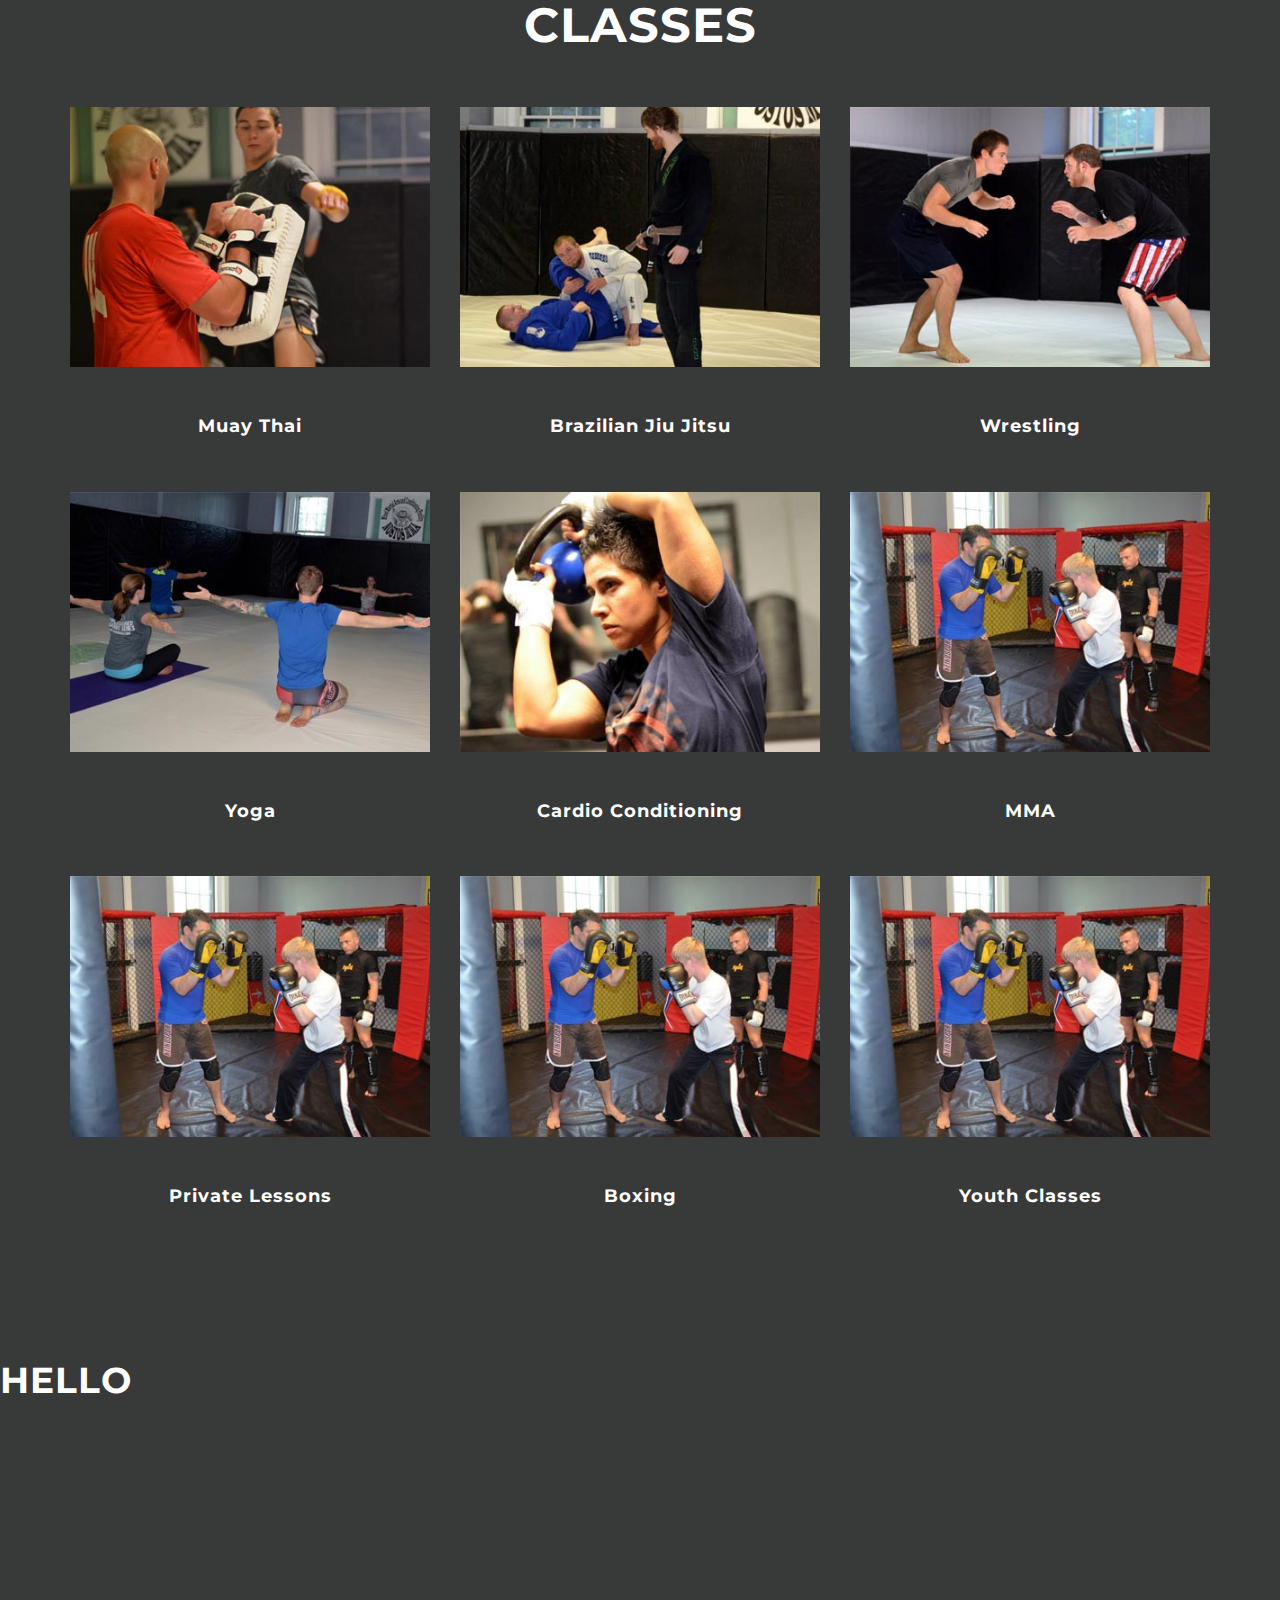
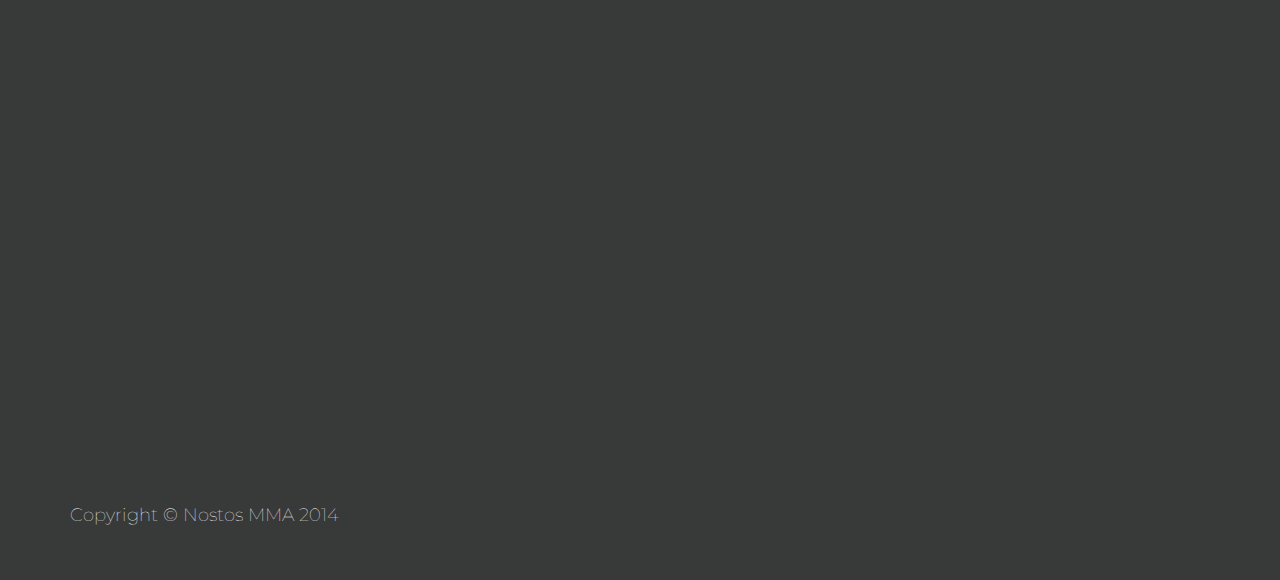
==== commit 02da0cac: "getting closer" ====
--- a/index.html
+++ b/index.html
@@ -55,10 +55,10 @@
                         <a class="page-scroll" href="#about">About</a>
                     </li>
                     <li>
-                        <a class="page-scroll" href="#download">Classes</a>
+                        <a class="page-scroll" href="#classes">Classes</a>
                     </li>
                     <li>
-                        <a class="page-scroll" href="#contact">Instructors</a>
+                        <a class="page-scroll" href="#">Instructors</a>
                     </li>
                     <li>
                         <a class="page-scroll" href="#">Join</a>
@@ -99,14 +99,15 @@
                 <h2>Our promise</h2>
                 <p><span>Nostos Mixed Martial Arts</span> mission is to provide a diverse selection of classes, in a safe and family friendly environment; at an <span>affordable price</span>. We offer a variety of classes: Mixed Martial Arts, Brazilian Jiu Jitsu (adult & youth), youth kickboxing, Muay Thai, Boxing, Wrestling, Yoga, Cardio classes and more (check out our schedule). Regardless of your level of fitness or personal goals there is something at Nostos for everyone. </p>
                 <p>The take <span>pride</span> in our teaching program and hold the utmost <span>respect</span> towards all levels of experience; making it the perfect place to learn martial arts or just get into shape.</p>
-                 <a href="#about" class="btn btn-green"><h6>See more</h6></a>
+                 <a class="page-scroll" href="#contact" class="btn btn-green"><h6>See more</h6></a>
             </div>
             </div>
         </div>
     </div><!-- end container -->
     </section>
-        
-    </section><!-- end of group pic -->
+    
+    <!-- Group Pic -->
+    <section id="group-pic" data-speed="6" data-type="background"></section>   
 
     <!-- The Owner -->
     <section id="contact" class="container content-section text-center">
@@ -118,6 +119,7 @@
 			                <h1>The Owner:</h1>
 			                <img src="img/owner.jpg" alt="" class="img-responsive"/>
 			                <p>Devin Powell is a second-degree brown belt who studies under Port City Brazilian Jiu Jitsu in Portsmouth, NH. His three black belt coaches Jay Mansfield, Derek Stevens and James Deluca are all black belts under Roberto Maia (owner/founder of Boston Brazilian Jiu Jitsu). While competing as an amateur, he held the #1 ranking for the 155- pound lightweight in the entire Northeast. Professionally, he currently holds a 3-1 record with 2 wins via submission. Devin has been instructing for several years at Port City BJJ and is finishing his second year as the Brazilian Jiu Jitsu coach for St. John Prep School in Danvers, MA.</p>
+			                <a class="btn btn-dark" class="page-scroll" href="#instructors" ><h6>Instructors</h6></a>
 			            </div>
 					</div>
 				</div>
@@ -129,7 +131,7 @@
 			            <div class="owner">
 			                <h1>The Owner:</h1>
 			                <p>Devin Powell is a second-degree brown belt who studies under Port City Brazilian Jiu Jitsu in Portsmouth, NH. His three black belt coaches Jay Mansfield, Derek Stevens and James Deluca are all black belts under Roberto Maia (owner/founder of Boston Brazilian Jiu Jitsu). While competing as an amateur, he held the #1 ranking for the 155- pound lightweight in the entire Northeast. Professionally, he currently holds a 3-1 record with 2 wins via submission. Devin has been instructing for several years at Port City BJJ and is finishing his second year as the Brazilian Jiu Jitsu coach for St. John Prep School in Danvers, MA.</p>
-			                 <a href="#about" class="btn btn-dark"><h6>Instructors</h6></a>
+			                 <a href="#classes" class="btn btn-dark"><h6>Instructors</h6></a>
 			            </div>
 			       </div>
 			        <div class="col-lg-6">
@@ -141,7 +143,18 @@
 		</div>	   		    	
     </section><!-- end of the owner-->
  
-
+    <!-- Roots -->
+    <section id="roots" data-speed="6" data-type="background">
+	    <div class="container">
+	    	<div class="roots">
+	    	<h1>our roots</h1>
+	    		<p>Our core members and devoted trainers hail from former and current schools such as Seacoast MMA/BJJ, Port City BJJ and The Shop MMA. This allows us to provide a well-rounded teaching program and a place where you will feel right at homeInstructors</p>
+	    		<a href="http://www.portcitybjj.com" class="btn btn-light"><h6>Port City BJJ</h6></a>
+	    	</div>
+	    </div>
+    </section> 
+    
+    
 <!-- classes Grid Section -->
     <section id="classes" class="bg-light-gray">
         <div class="container">
--- a/css/grayscale.css
+++ b/css/grayscale.css
@@ -226,27 +226,45 @@
 /*         Group Pic        */
 #group-pic {
     background: url(../img/group.jpg) 50% 0 fixed; 
-    height: auto;  
+    height: 400px;  
     margin: 0 auto; 
     width: 100%; 
     position: relative; 
-    padding: 200px 0px;
-    margin-top: 100px;
     box-shadow: 0 0 25px rgba(0,0,0,0.2);
 }
 @media(min-width:768px){
 #group-pic {
     background: url(../img/group.jpg) 50% 0 fixed; 
-    height: auto;  
+    height: 400;  
     margin: 0 auto; 
     width: 100%; 
     position: relative; 
-    padding: 200px 0px;
-    margin-top: 250px;
     box-shadow: 0 0 25px rgba(0,0,0,0.2);
 }
 }
 
+
+/*         Roots Pic        */
+.roots {
+	text-align: center;
+}
+#roots {
+    background: url(../img/roots.jpg) 50% 0 fixed; 
+    height: 400px;  
+    margin: 0 auto; 
+    width: 100%; 
+    position: relative; 
+    box-shadow: 0 0 25px rgba(0,0,0,0.2);
+}
+@media(min-width:768px){
+#roots {
+    background: url(../img/roots.jpg) 50% 0 fixed; 
+    height: 400;  
+    margin: 0 auto; 
+    width: 100%; 
+    position: relative; 
+}
+}
 /*         Owner        */
 .owner h1 {
 	font-size: 36px;
@@ -367,9 +385,6 @@
 
 
 /*    Classes section    */
-#classes {
-	background-color: green;
-}
 #classes h2 {
 	font-size: 48px;
 	padding-bottom: 20px;
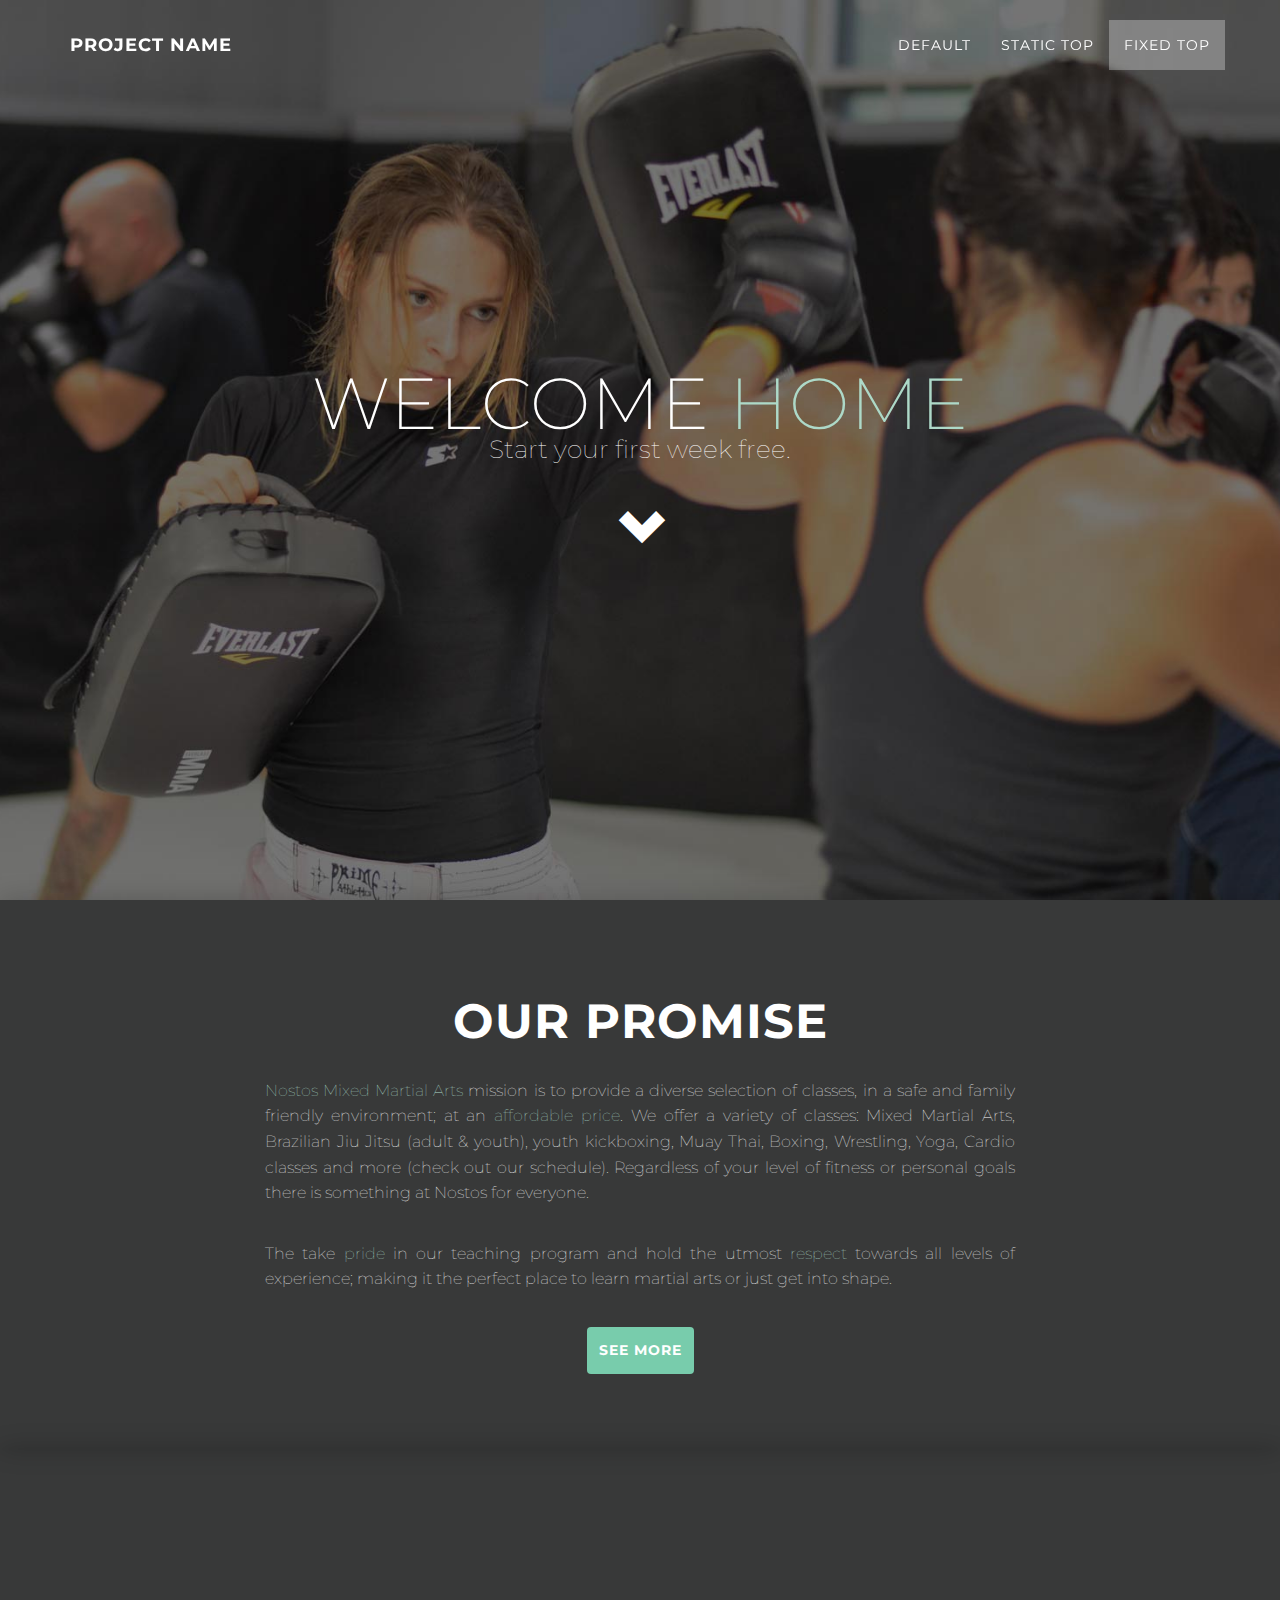
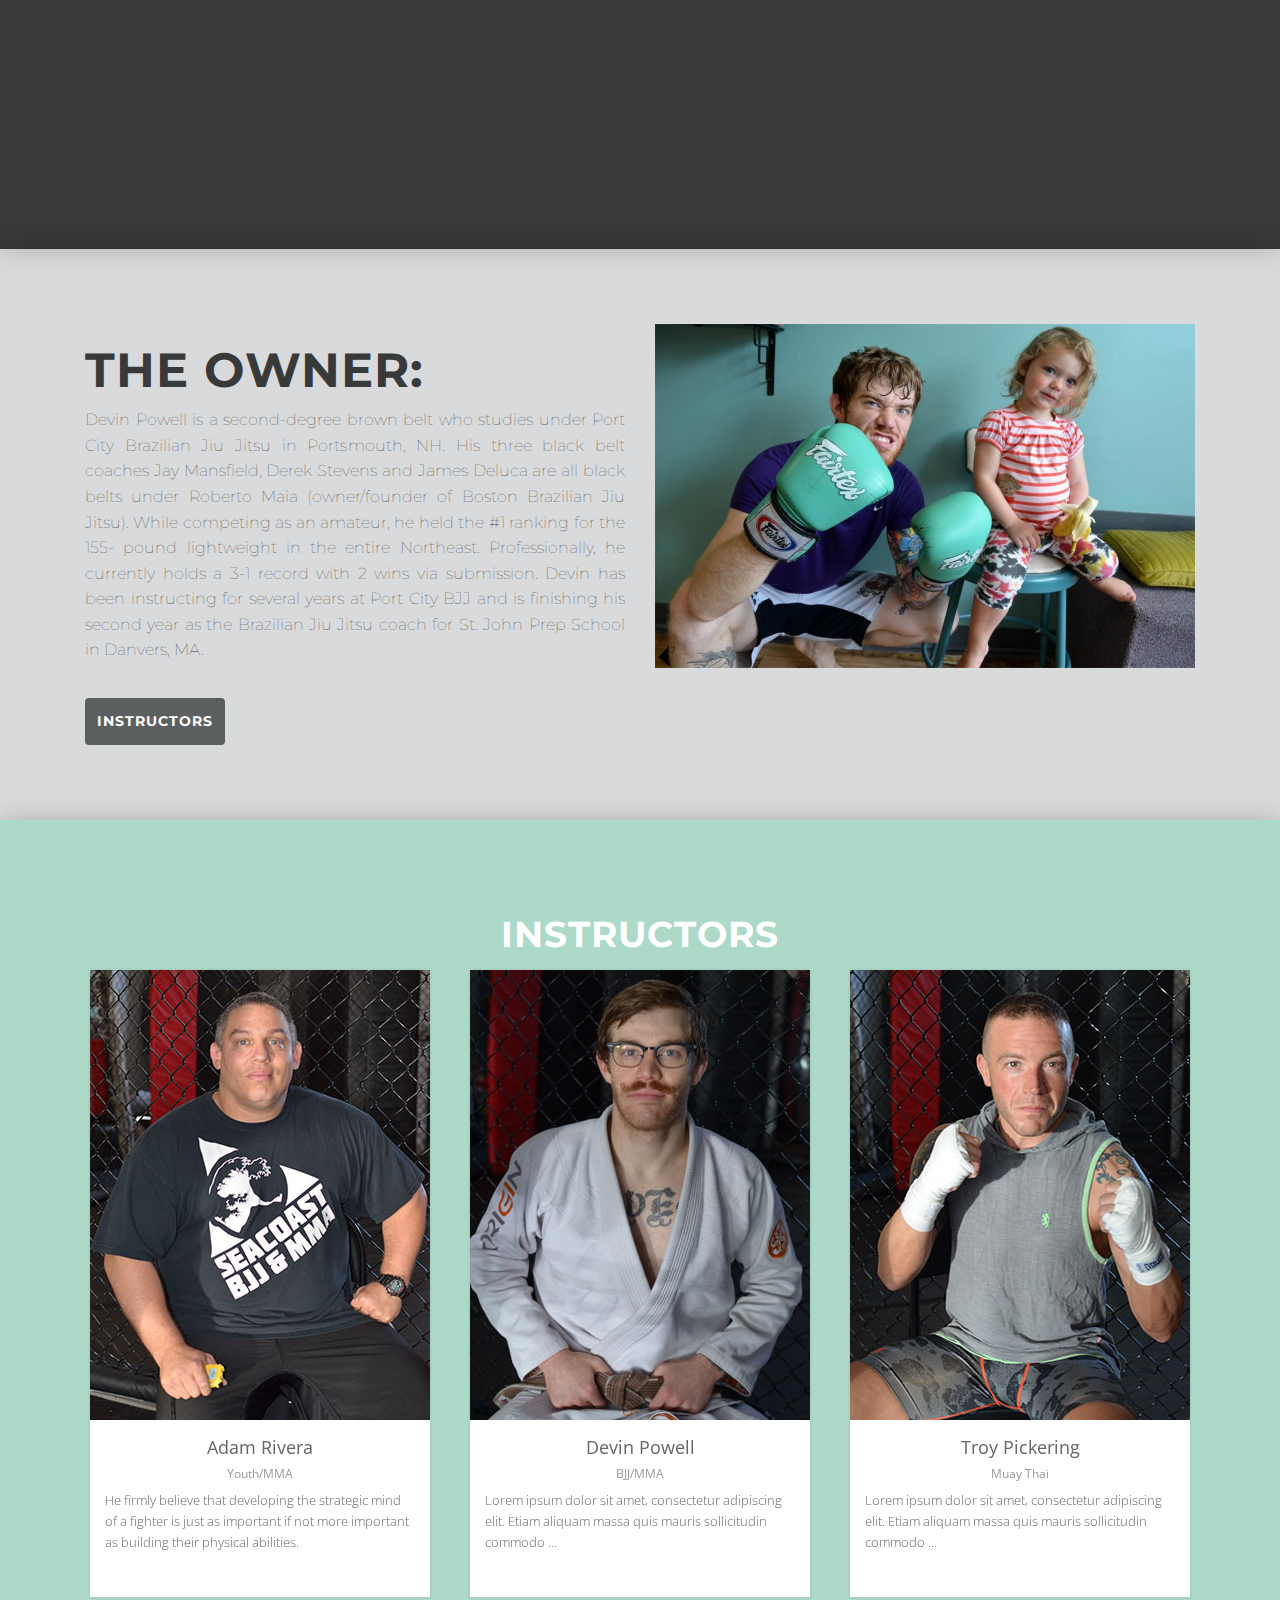
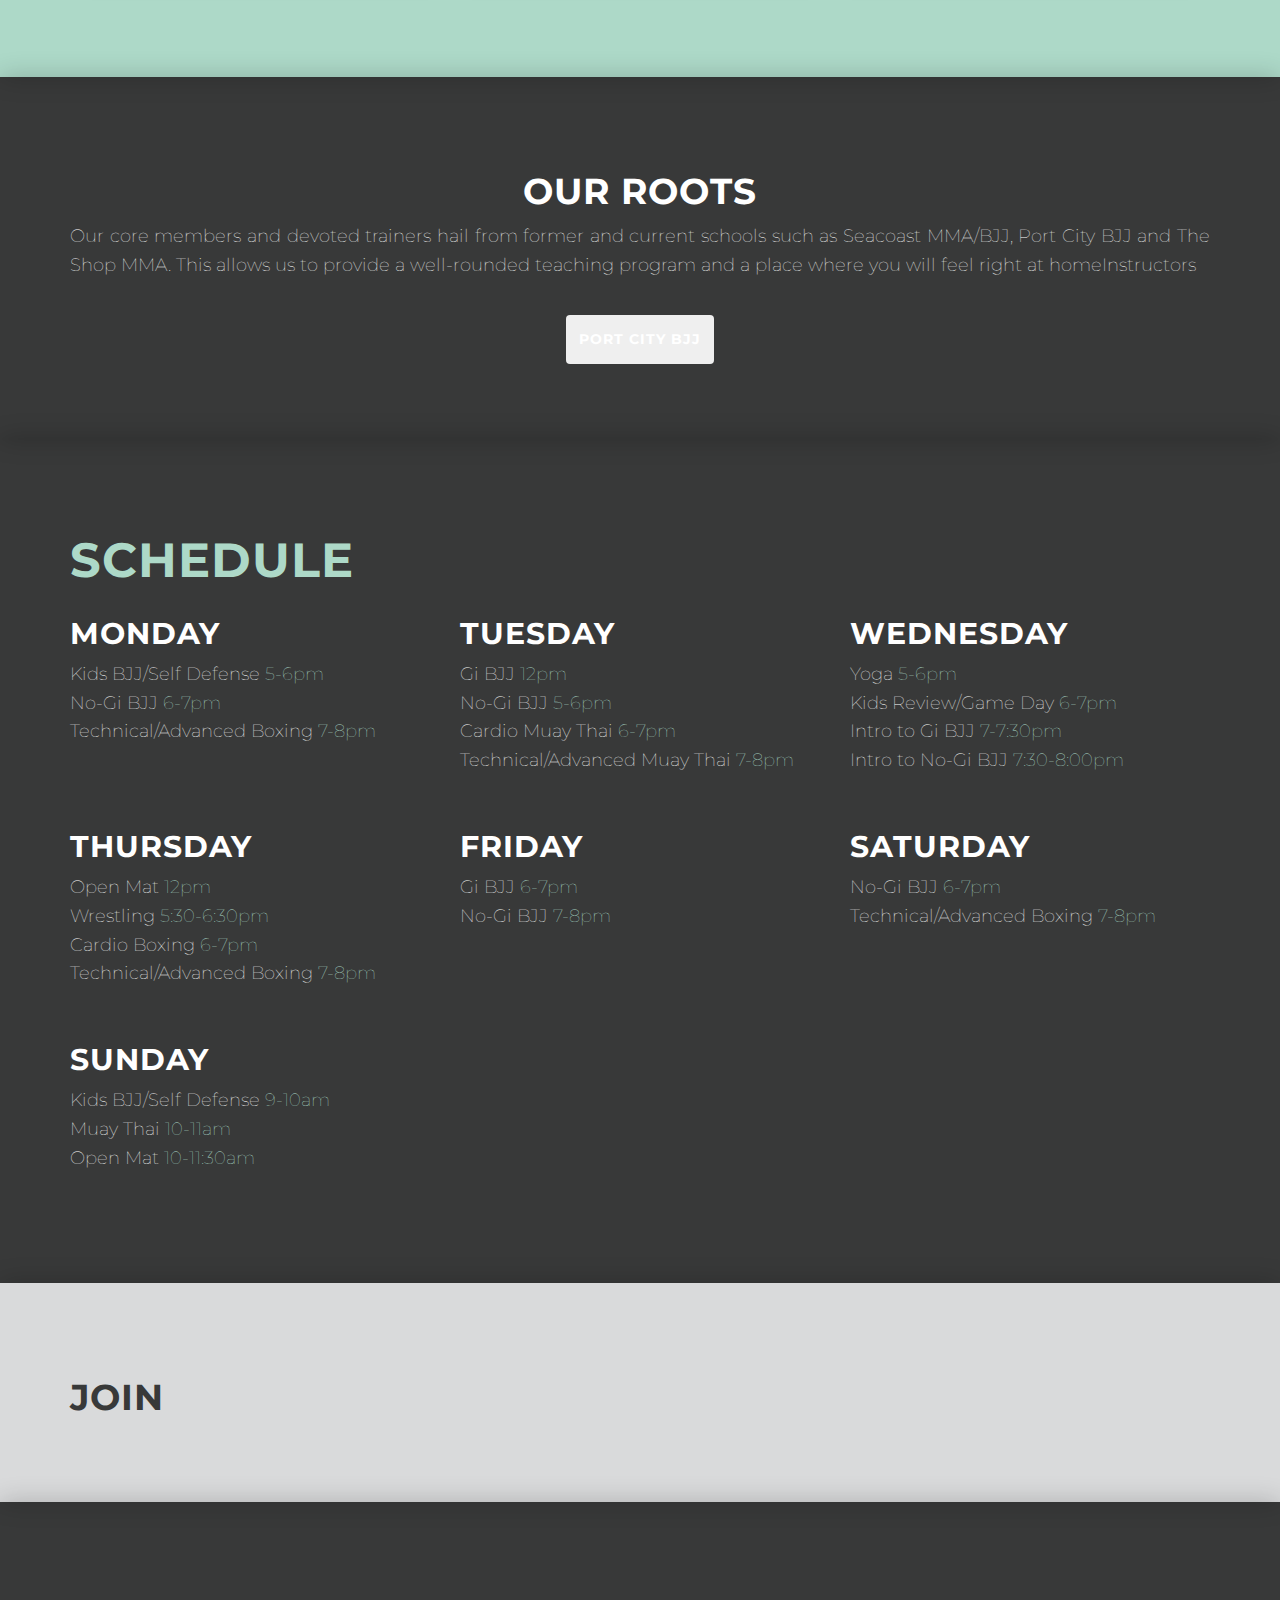
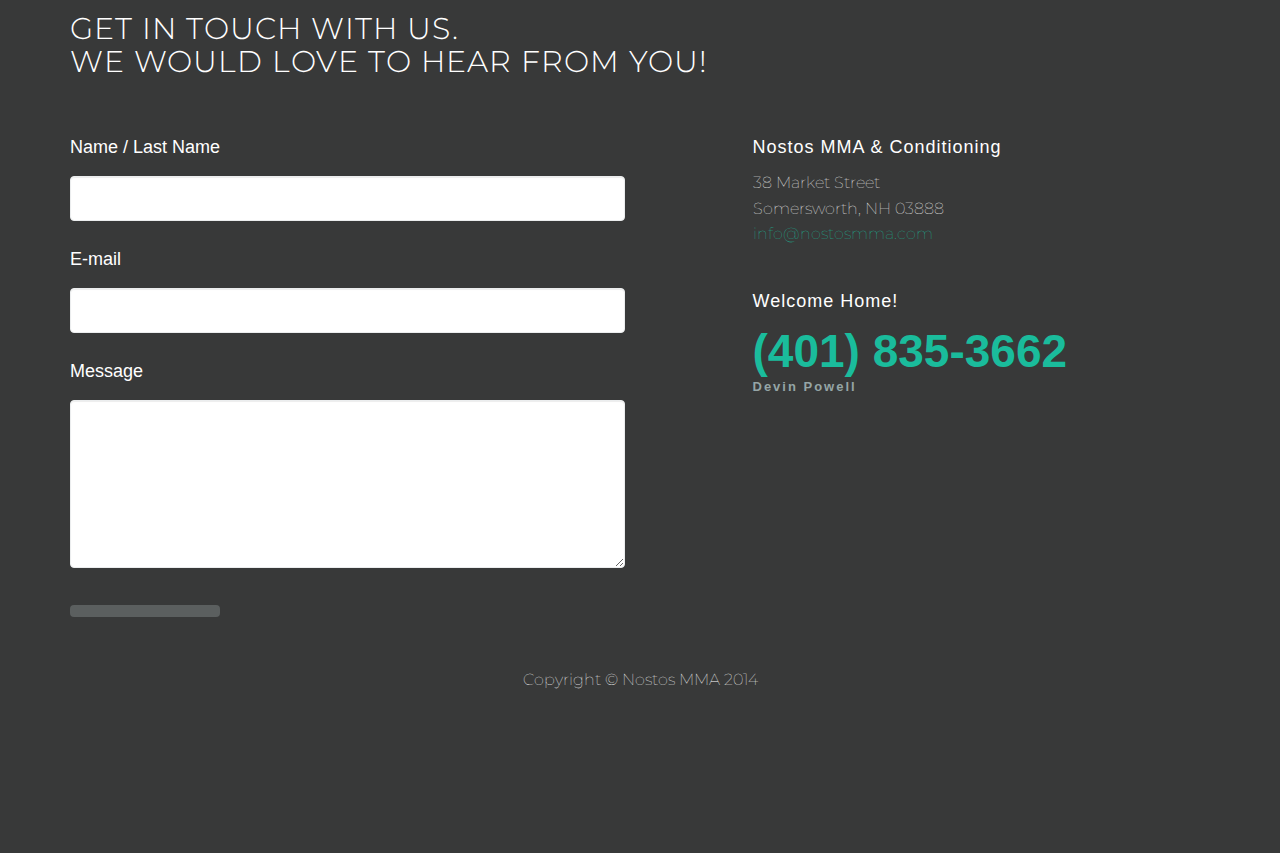
==== commit 19d7e412: "Many changes" ====
--- a/index.html
+++ b/index.html
@@ -1,782 +1,390 @@
 <!DOCTYPE html>
+
 <html lang="en">
-
 <head>
-
     <meta charset="utf-8">
     <meta http-equiv="X-UA-Compatible" content="IE=edge">
     <meta name="viewport" content="width=device-width, initial-scale=1">
     <meta name="description" content="">
     <meta name="author" content="">
 
-    <title>NOSTOS MMA</title>
-
-    <!-- Bootstrap Core CSS -->
-    <link href="css/bootstrap.min.css" rel="stylesheet">
-
-    <!-- Custom CSS -->
-    <link href="css/grayscale.css" rel="stylesheet">
-
-    <!-- Custom Fonts -->
+    <title>NOSTOS MMA</title><!-- Bootstrap Core CSS -->
+    <link href="css/bootstrap.min.css" rel="stylesheet" type="text/css"><!-- Custom CSS -->
+    <link href="css/grayscale.css" rel="stylesheet" type="text/css"><!-- Custom CSS -->
+    <link href="css/util.animate.css" rel="stylesheet" type="text/css"><!-- Custom CSS -->
+    <link href="css/util.carousel.css" rel="stylesheet" type="text/css"><!-- Custom CSS -->
+    <link href="css/util.carousel.skins.css" rel="stylesheet" type="text/css"><!-- Custom CSS -->
+    <link href="css/magnific-popup.css" rel="stylesheet" type="text/css"><!-- Custom CSS -->
+    <link href="css/flaticon.css" rel="stylesheet" type="text/css"><!-- Custom CSS -->
     <link href="font-awesome-4.1.0/css/font-awesome.min.css" rel="stylesheet" type="text/css">
-    <link href="http://fonts.googleapis.com/css?family=Montserrat:400,700" rel="stylesheet" type="text/css">
-
-    <!-- HTML5 Shim and Respond.js IE8 support of HTML5 elements and media queries -->
+    <link href="http://fonts.googleapis.com/css?family=Montserrat:400,700" rel="stylesheet" type="text/css"><!-- HTML5 Shim and Respond.js IE8 support of HTML5 elements and media queries -->
     <!-- WARNING: Respond.js doesn't work if you view the page via file:// -->
     <!--[if lt IE 9]>
-        <script src="https://oss.maxcdn.com/libs/html5shiv/3.7.0/html5shiv.js"></script>
-        <script src="https://oss.maxcdn.com/libs/respond.js/1.4.2/respond.min.js"></script>
-    <![endif]-->
-
+<script src="https://oss.maxcdn.com/libs/html5shiv/3.7.0/html5shiv.js"></script>
+<script src="https://oss.maxcdn.com/libs/respond.js/1.4.2/respond.min.js"></script>
+<![endif]-->
 </head>
 
 <body id="page-top" data-spy="scroll" data-target=".navbar-fixed-top">
 
     <!-- Navigation -->
     <nav class="navbar navbar-custom navbar-fixed-top" role="navigation">
-        <div class="container">
-            <div class="navbar-header">
-                <button type="button" class="navbar-toggle" data-toggle="collapse" data-target=".navbar-main-collapse">
-                    <i class="fa fa-bars"></i>
-                </button>
-                <a class="navbar-brand page-scroll" href="#page-top">
-                    <span class="light">NOSTOS</span> MMA
-                </a>
-            </div>
-
-            <!-- Collect the nav links, forms, and other content for toggling -->
-            <div class="collapse navbar-collapse navbar-right navbar-main-collapse">
-                <ul class="nav navbar-nav">
-                    <!-- Hidden li included to remove active class from about link when scrolled up past about section -->
-                    <li class="hidden">
-                        <a href="#page-top"></a>
-                    </li>
-                    <li>
-                        <a class="page-scroll" href="#about">About</a>
-                    </li>
-                    <li>
-                        <a class="page-scroll" href="#classes">Classes</a>
-                    </li>
-                    <li>
-                        <a class="page-scroll" href="#">Instructors</a>
-                    </li>
-                    <li>
-                        <a class="page-scroll" href="#">Join</a>
-                    </li>
-					<li>
-                        <a class="page-scroll" href="#">Contact</a>
-                    </li>
-                </ul>
-            </div>
-            <!-- /.navbar-collapse -->
-        </div>
-        <!-- /.container -->
-    </nav>
-
-    <!-- Intro Header -->
+        <div class="container">
+        <div class="navbar-header">
+          <button type="button" class="navbar-toggle collapsed" data-toggle="collapse" data-target=".navbar-collapse">
+            <span class="sr-only">Toggle navigation</span>
+            <span class="icon-bar"></span>
+            <span class="icon-bar"></span>
+            <span class="icon-bar"></span>
+          </button>
+          <a class="navbar-brand" href="#">Project name</a>
+        </div>
+        <div class="navbar-collapse collapse">
+          <ul class="nav navbar-nav navbar-right">
+            <li><a href="../navbar/">Default</a></li>
+            <li><a href="../navbar-static-top/">Static top</a></li>
+            <li class="active"><a href="./">Fixed top</a></li>
+          </ul>
+        </div><!--/.nav-collapse -->
+      </div>
+    </nav><!-- Intro Header -->
+
     <header class="intro">
         <div class="intro-body">
             <div class="container">
                 <div class="row">
                     <div class="col-md-8 col-md-offset-2">
                         <h1 class="brand-heading">Welcome <span>Home</span></h1>
-                        <p class="intro-text">Start your first week free.</p>
-                        <a href="#about" class="btn btn-circle page-scroll">
-                            <i class="fa fa-angle-double-down animated"></i>
+
+                        <p class="intro-text">Start your first week free.</p><a href="#about" class="arrow-down page-scroll">
+	                        <i class="glyphicon glyphicon-chevron-down animated"></i>
                         </a>
+                        
                     </div>
                 </div>
             </div>
         </div>
-    </header>
-
-    <!-- About Section -->
-    <section id="about" data-speed="6" data-type="background" class="container content-section text-center">
-    <div class="container">
-        <div class="row">
-            <div class="col-lg-8 col-lg-offset-2">
-            <div class="promise">
-                <h2>Our promise</h2>
-                <p><span>Nostos Mixed Martial Arts</span> mission is to provide a diverse selection of classes, in a safe and family friendly environment; at an <span>affordable price</span>. We offer a variety of classes: Mixed Martial Arts, Brazilian Jiu Jitsu (adult & youth), youth kickboxing, Muay Thai, Boxing, Wrestling, Yoga, Cardio classes and more (check out our schedule). Regardless of your level of fitness or personal goals there is something at Nostos for everyone. </p>
-                <p>The take <span>pride</span> in our teaching program and hold the utmost <span>respect</span> towards all levels of experience; making it the perfect place to learn martial arts or just get into shape.</p>
-                 <a class="page-scroll" href="#contact" class="btn btn-green"><h6>See more</h6></a>
-            </div>
-            </div>
-        </div>
-    </div><!-- end container -->
-    </section>
-    
-    <!-- Group Pic -->
-    <section id="group-pic" data-speed="6" data-type="background"></section>   
-
-    <!-- The Owner -->
-    <section id="contact" class="container content-section text-center">
-    <div class="container">
-      <div class="row">
-		        <div class="owner-resp"><!-- owner responsive -->
-		            <div class="col-lg-6">
-			            <div class="owner">
-			                <h1>The Owner:</h1>
-			                <img src="img/owner.jpg" alt="" class="img-responsive"/>
-			                <p>Devin Powell is a second-degree brown belt who studies under Port City Brazilian Jiu Jitsu in Portsmouth, NH. His three black belt coaches Jay Mansfield, Derek Stevens and James Deluca are all black belts under Roberto Maia (owner/founder of Boston Brazilian Jiu Jitsu). While competing as an amateur, he held the #1 ranking for the 155- pound lightweight in the entire Northeast. Professionally, he currently holds a 3-1 record with 2 wins via submission. Devin has been instructing for several years at Port City BJJ and is finishing his second year as the Brazilian Jiu Jitsu coach for St. John Prep School in Danvers, MA.</p>
-			                <a class="btn btn-dark" class="page-scroll" href="#instructors" ><h6>Instructors</h6></a>
-			            </div>
-					</div>
-				</div>
-		</div>
-    </div><!-- end of container -->
-	        <div class="container">
-		        <div class="owner-reg">
-		            <div class="col-lg-6">
-			            <div class="owner">
-			                <h1>The Owner:</h1>
-			                <p>Devin Powell is a second-degree brown belt who studies under Port City Brazilian Jiu Jitsu in Portsmouth, NH. His three black belt coaches Jay Mansfield, Derek Stevens and James Deluca are all black belts under Roberto Maia (owner/founder of Boston Brazilian Jiu Jitsu). While competing as an amateur, he held the #1 ranking for the 155- pound lightweight in the entire Northeast. Professionally, he currently holds a 3-1 record with 2 wins via submission. Devin has been instructing for several years at Port City BJJ and is finishing his second year as the Brazilian Jiu Jitsu coach for St. John Prep School in Danvers, MA.</p>
-			                 <a href="#classes" class="btn btn-dark"><h6>Instructors</h6></a>
-			            </div>
-			       </div>
-			        <div class="col-lg-6">
-			        	<img src="img/owner.jpg" alt="" class="img-responsive"/>
-			        </div>
-					</div>
-				</div>
-			<div>
-		</div>	   		    	
-    </section><!-- end of the owner-->
- 
-    <!-- Roots -->
-    <section id="roots" data-speed="6" data-type="background">
-	    <div class="container">
-	    	<div class="roots">
-	    	<h1>our roots</h1>
-	    		<p>Our core members and devoted trainers hail from former and current schools such as Seacoast MMA/BJJ, Port City BJJ and The Shop MMA. This allows us to provide a well-rounded teaching program and a place where you will feel right at homeInstructors</p>
-	    		<a href="http://www.portcitybjj.com" class="btn btn-light"><h6>Port City BJJ</h6></a>
-	    	</div>
-	    </div>
-    </section> 
-    
-    
-<!-- classes Grid Section -->
-    <section id="classes" class="bg-light-gray">
+    </header><!-- About Section -->
+
+    <section id="about">
         <div class="container">
             <div class="row">
-                <div class="col-lg-12 text-center">
-                    <h2>Classes</h2>
-                </div>
-            </div>
-            <div class="row">
-                <div class="col-md-4 col-sm-6 classes-item">
-                    <a href="#classesModal1" class="classes-link" data-toggle="modal">
-                        <div class="classes-hover">
-                            <div class="classes-hover-content">
-                                <i class="fa fa-plus fa-3x"></i>
-                            </div>
-                        </div>
-                        <img src="img/muaythai.jpg" class="img-responsive" alt="">
-                    </a>
-                    <div class="classes-caption">
-                       <h4>Muay Thai</h4>
-                    </div>
-                </div>
-                <div class="col-md-4 col-sm-6 classes-item">
-                    <a href="#classesModal2" class="classes-link" data-toggle="modal">
-                        <div class="classes-hover">
-                            <div class="classes-hover-content">
-                                <i class="fa fa-plus fa-3x"></i>
-                            </div>
-                        </div>
-                        <img src="img/bjj.jpg" class="img-responsive" alt="">
-                    </a>
-                    <div class="classes-caption">
-                        <h4>Brazilian Jiu Jitsu</h4>
-                    </div>
-                </div>
-                <div class="col-md-4 col-sm-6 classes-item">
-                    <a href="#classesModal3" class="classes-link" data-toggle="modal">
-                        <div class="classes-hover">
-                            <div class="classes-hover-content">
-                                <i class="fa fa-plus fa-3x"></i>
-                            </div>
-                        </div>
-                        <img src="img/wrestling.jpg" class="img-responsive" alt="">
-                    </a>
-                    <div class="classes-caption">
-                        <h4>Wrestling</h4>
-                    </div>
-                </div>
-                <div class="col-md-4 col-sm-6 classes-item">
-                    <a href="#classesModal4" class="classes-link" data-toggle="modal">
-                        <div class="classes-hover">
-                            <div class="classes-hover-content">
-                                <i class="fa fa-plus fa-3x"></i>
-                            </div>
-                        </div>
-                        <img src="img/yoga.jpg" class="img-responsive" alt="">
-                    </a>
-                    <div class="classes-caption">
-                        <h4>Yoga</h4>
-                    </div>
-                </div>
-                <div class="col-md-4 col-sm-6 classes-item">
-                    <a href="#classesModal5" class="classes-link" data-toggle="modal">
-                        <div class="classes-hover">
-                            <div class="classes-hover-content">
-                                <i class="fa fa-plus fa-3x"></i>
-                            </div>
-                        </div>
-                        <img src="img/conditioning.jpg" class="img-responsive" alt="">
-                    </a>
-                    <div class="classes-caption">
-                        <h4>Cardio Conditioning</h4>
-                    </div>
-                </div>
-                <div class="col-md-4 col-sm-6 classes-item">
-                    <a href="#classesModal6" class="classes-link" data-toggle="modal">
-                        <div class="classes-hover">
-                            <div class="classes-hover-content">
-                                <i class="fa fa-plus fa-3x"></i>
-                            </div>
-                        </div>
-                        <img src="img/mma.jpg" class="img-responsive" alt="">
-                    </a>
-                    <div class="classes-caption">
-                        <h4>MMA</h4>
-                    </div>
-                </div>
-                 <div class="col-md-4 col-sm-6 classes-item">
-                    <a href="#classesModal7" class="classes-link" data-toggle="modal">
-                        <div class="classes-hover">
-                            <div class="classes-hover-content">
-                                <i class="fa fa-plus fa-3x"></i>
-                            </div>
-                        </div>
-                        <img src="img/mma.jpg" class="img-responsive" alt="">
-                    </a>
-                    <div class="classes-caption">
-                        <h4>Private Lessons</h4>
-                    </div>
-                </div>
-                <div class="col-md-4 col-sm-6 classes-item">
-                    <a href="#classesModal8" class="classes-link" data-toggle="modal">
-                        <div class="classes-hover">
-                            <div class="classes-hover-content">
-                                <i class="fa fa-plus fa-3x"></i>
-                            </div>
-                        </div>
-                        <img src="img/mma.jpg" class="img-responsive" alt="">
-                    </a>
-                    <div class="classes-caption">
-                        <h4>Boxing</h4>
-                    </div>
-                </div>
-                <div class="col-md-4 col-sm-6 classes-item">
-                    <a href="#classesModal9" class="classes-link" data-toggle="modal">
-                        <div class="classes-hover">
-                            <div class="classes-hover-content">
-                                <i class="fa fa-plus fa-3x"></i>
-                            </div>
-                        </div>
-                        <img src="img/mma.jpg" class="img-responsive" alt="">
-                    </a>
-                    <div class="classes-caption">
-                        <h4>Youth Classes</h4>
-                    </div>
-                </div>
-
-            </div>
-        </div>
-    </section>
-    
-	<h1>Hello</h1>
-
-<!-- classes Modals -->
-    <!-- Use the modals below to showcase details about your classes projects! -->
-
-    <!-- classes Modal 1 -->
-    <div class="classes-modal modal fade" id="classesModal1" tabindex="-1" role="dialog" aria-hidden="true">
-        <div class="modal-content">
-            <div class="close-modal" data-dismiss="modal">
-                <div class="lr">
-                    <div class="rl">
+                <div class="col-lg-8 col-lg-offset-2">
+                    <div class="promise">
+                        <h2>Our promise</h2>
+
+                        <p><span>Nostos Mixed Martial Arts</span> mission is to provide a diverse selection of classes, in a safe and family friendly environment; at an <span>affordable price</span>. We offer a variety of classes: Mixed Martial Arts, Brazilian Jiu Jitsu (adult & youth), youth kickboxing, Muay Thai, Boxing, Wrestling, Yoga, Cardio classes and more (check out our schedule). Regardless of your level of fitness or personal goals there is something at Nostos for everyone.</p>
+
+                        <p>The take <span>pride</span> in our teaching program and hold the utmost <span>respect</span> towards all levels of experience; making it the perfect place to learn martial arts or just get into shape.</p>
+                        <button type="button" class="btn btn-success center-block"><h5>See more</h5></button>
                     </div>
                 </div>
             </div>
-            <div class="container">
-                <div class="row">
-                    <div class="col-lg-8 col-lg-offset-2">
-                        <div class="modal-body">
-                         <h1>Muay Thai</h1>
-							<div id="this-carousel-id" class="carousel slide"><!-- class of slide for animation -->
-							  <div class="carousel-inner">
-							    <div class="item active"><!-- class of active since it's the first item -->
-							      <img src="img/muaythai-1.jpg" alt="" />
-							    </div>
-							    <div class="item">
-							      <img src="img/muaythai-2.jpg" alt="" />
-							    </div>
-							    <div class="item">
-							      <img src="img/mauythat-3.jpg" alt="" />
-							    </div>
-							    <div class="item">
-							      <img src="img/mauythai-4.jpg" alt="" />
-							    </div>
-					 </div><!-- /.carousel-inner -->
-					 <!--  Next and Previous controls below href values must reference the id for this carousel -->
-							 <a class="carousel-control left" href="#this-carousel-id" data-slide="prev"><img src="img/arrow-left.jpg"/></a>
-							 <a class="carousel-control right" href="#this-carousel-id" data-slide="next">HEY</a>
-					</div><!-- /.carousel -->
-                            <p>A martial art form that originated from Thailand, also known as the “Art of Eight Limbs” which focuses on strikes using the eight points of contact: feet, knees, elbows and fists. Muay Thai focuses on body conditioning; training with Muay Thai pads, focus mitts, heavy bags, and boxing/kickboxing combination drills that use almost every muscle in your body.  Muay Thai strengthens your legs, your core, increases your flexibility and helps you lose weight and relieves stress. Whether you want to compete in the sport and get ready for ring competition or simple learn the art to stay healthy and in great shape Muay Thai workouts will produce a healthier, leaner, stronger body and help you be at your best level of fitness. It’s important to be in on a regular basis in order for martial arts lessons to be effective for learning self defense so come find out how much fun getting in shape can really be.
-</p>
-                            <ul class="list-inline">
-                                <li>Date: July 2014</li>
-                                <li>Client: Round Icons</li>
-                                <li>Category: Graphic Design</li>
-                            </ul>
-                            <button type="button" class="btn btn-primary" data-dismiss="modal"><i class="fa fa-times"></i> Close Project</button>
+        </div><!-- end container -->
+    </section><!-- Group Pic -->
+
+    <section id="group-pic" data-speed="6" data-type="background"></section><!-- The Owner -->
+
+    <section id="owner">
+        <div class="container">
+            <div class="row">
+                <div class="owner-resp">
+                    <!-- owner responsive -->
+
+                    <div class="col-lg-6">
+                        <div class="owner">
+                            <h1>The Owner:</h1><img src="img/owner.jpg" alt="" class="img-responsive">
+
+                            <p>Devin Powell is a second-degree brown belt who studies under Port City Brazilian Jiu Jitsu in Portsmouth, NH. His three black belt coaches Jay Mansfield, Derek Stevens and James Deluca are all black belts under Roberto Maia (owner/founder of Boston Brazilian Jiu Jitsu). While competing as an amateur, he held the #1 ranking for the 155- pound lightweight in the entire Northeast. Professionally, he currently holds a 3-1 record with 2 wins via submission. Devin has been instructing for several years at Port City BJJ and is finishing his second year as the Brazilian Jiu Jitsu coach for St. John Prep School in Danvers, MA.</p>
+                            <button type="button" class="btn btn-primary center-block"><h5>Instructors</h5></button>
                         </div>
                     </div>
                 </div>
             </div>
-        </div>
-    </div>
-
-    <!-- classes Modal 2 -->
-    <div class="classes-modal modal fade" id="classesModal2" tabindex="-1" role="dialog" aria-hidden="true">
-       <div class="modal-content">
-            <div class="close-modal" data-dismiss="modal">
-                <div class="lr">
-                    <div class="rl">
+        </div><!-- end of container -->
+
+        <div class="container">
+            <div class="owner-reg">
+                <div class="col-lg-6">
+                    <div class="owner">
+                        <h1>The Owner:</h1>
+
+                        <p>Devin Powell is a second-degree brown belt who studies under Port City Brazilian Jiu Jitsu in Portsmouth, NH. His three black belt coaches Jay Mansfield, Derek Stevens and James Deluca are all black belts under Roberto Maia (owner/founder of Boston Brazilian Jiu Jitsu). While competing as an amateur, he held the #1 ranking for the 155- pound lightweight in the entire Northeast. Professionally, he currently holds a 3-1 record with 2 wins via submission. Devin has been instructing for several years at Port City BJJ and is finishing his second year as the Brazilian Jiu Jitsu coach for St. John Prep School in Danvers, MA.</p>
+                        <button type="button" class="btn btn-primary"><h5>Instructors</h5></button>
                     </div>
                 </div>
-            </div>
-            <div class="container">
-                <div class="row">
-                    <div class="col-lg-8 col-lg-offset-2">
-                        <div class="modal-body">
-                         <h1>Brazilian Jiu Jitsu</h1>
-							<div id="this-carousel-id2" class="carousel slide"><!-- class of slide for animation -->
-							  <div class="carousel-inner">
-							    <div class="item active"><!-- class of active since it's the first item -->
-							      <img src="img/devin.jpg" alt="" />
-							    </div>
-							    <div class="item">
-							      <img src="img/devin.jpg" alt="" />
-							    </div>
-							    <div class="item">
-							      <img src="img/devin.jpg" alt="" />
-							    </div>
-							    <div class="item">
-							      <img src="img/devin.jpg" alt="" />
-							    </div>
-					 </div><!-- /.carousel-inner -->
-					 <!--  Next and Previous controls below href values must reference the id for this carousel -->
-							 <a class="carousel-control left" href="#this-carousel-id2" data-slide="prev"><img src="img/arrow-left.jpg"/></a>
-							 <a class="carousel-control right" href="#this-carousel-id2" data-slide="next">HEY</a>
-					</div><!-- /.carousel -->
-                            <p>Brazilian Jiu-Jitsu also referred to as Gracie Jiu-Jitsu is a martial art that focuses on grappling and ground fighting techniques and is one of the most effective and powerful self defense systems around.  If you want to learn how to protect yourself or your ultimate goal is to become a fighter the physical and mental benefits of BJJ will change your life beyond self defense. BJJ is a great all around sport that will make you stronger more agile, leaner and healthier with strength, technique and conditioning training. The more your on that mat and training, the better you will become so come on in and check out a class today!  
-</p>                                
-                            <ul class="list-inline">
-                                <li>Date: July 2014</li>
-                                <li>Client: Round Icons</li>
-                                <li>Category: Graphic Design</li>
-                            </ul>
-                            <button type="button" class="btn btn-primary" data-dismiss="modal"><i class="fa fa-times"></i> Close Project</button>
-                        </div>
-                    </div>
-                </div>
+
+                <div class="col-lg-6"><img src="img/owner.jpg" alt="" class="img-responsive"></div>
             </div>
         </div>
-    </div>
-
-    <!-- classes Modal 3 -->
-    <div class="classes-modal modal fade" id="classesModal3" tabindex="-1" role="dialog" aria-hidden="true">
-        <div class="modal-content">
-            <div class="close-modal" data-dismiss="modal">
-                <div class="lr">
-                    <div class="rl">
-                    </div>
-                </div>
-            </div>
-            <div class="container">
-                <div class="row">
-                    <div class="col-lg-8 col-lg-offset-2">
-                        <div class="modal-body">
-                         <h1>Wrestling</h1>
-							<div id="this-carousel-id3" class="carousel slide"><!-- class of slide for animation -->
-							  <div class="carousel-inner">
-							    <div class="item active"><!-- class of active since it's the first item -->
-							      <img src="img/devin.jpg" alt="" />
-							    </div>
-							    <div class="item">
-							      <img src="img/devin.jpg" alt="" />
-							    </div>
-							    <div class="item">
-							      <img src="img/devin.jpg" alt="" />
-							    </div>
-							    <div class="item">
-							      <img src="img/devin.jpg" alt="" />
-							    </div>
-					 </div><!-- /.carousel-inner -->
-					 <!--  Next and Previous controls below href values must reference the id for this carousel -->
-							 <a class="carousel-control left" href="#this-carousel-id3" data-slide="prev"><img src="img/arrow-left.jpg"/></a>
-							 <a class="carousel-control right" href="#this-carousel-id3" data-slide="next">HEY</a>
-					</div><!-- /.carousel -->
-                            <p>Widely recognized as the world’s oldest competitive sport and one of the most physically demanding sports that any athlete can partake in. Our wresting program teaches all the aspects and styles of this sport including stance, clinches, fighting, throws, takedowns, joint locks, pins, holds and turns. Wrestling is a grueling sport that strengthens virtually all the muscle groups. This sport requires you to use all the muscles in your body; muscles in your hips, legs, torso, upper body and neck  for extended period of time  while improving your coordination, agility and speed. Wrestling takes a lot of hard work and discipline but the positive effects it has on a person will remain with them forever.
-</p>
-                            <ul class="list-inline">
-                                <li>Date: July 2014</li>
-                                <li>Client: Round Icons</li>
-                                <li>Category: Graphic Design</li>
-                            </ul>
-                            <button type="button" class="btn btn-primary" data-dismiss="modal"><i class="fa fa-times"></i> Close Project</button>
-                        </div>
-                    </div>
-                </div>
-                    </div>
-                </div>
-            </div>
+    </section><!-- end of the owner-->
+    <!-- Roots -->
+    <section class="quote">
+    	<div class="container">
+    		<div class="row">
+	    		<div class="col-lg-12 text-center">
+	    			<h1>Instructors</h1>
+	    		</div>
+	    		<div class="container">
+					<div id="team-showcase" class="util-carousel team-showcase">
+						<div class="item">
+							<div class="media-holder">
+								<img src="img/team-adam.jpg" alt="" />
+							</div>
+							
+							<div class="detail-container">
+		
+								<div class="detail-title">
+									Adam Rivera
+								</div>
+								<div class="detail-subtitle">
+									Youth/MMA 
+								</div>
+								<p>
+									He firmly believe that developing the strategic mind of a fighter is just as important if not more important as building their physical abilities.
+								</p>
+							</div>
+						</div>
+						<div class="item">
+							<div class="media-holder">
+								<img src="img/team-devin.jpg" alt="" />
+							</div>
+							<div class="detail-container">
+		
+								<div class="detail-title">
+									Devin Powell
+								</div>
+								<div class="detail-subtitle">
+									BJJ/MMA
+								</div>
+								<p>
+									Lorem ipsum dolor sit amet, consectetur adipiscing elit. Etiam aliquam massa quis mauris sollicitudin commodo ...
+								</p>
+							</div>
+						</div>
+						<div class="item">
+							<div class="media-holder">
+								<img src="img/team-troy.jpg" alt="" />
+							</div>
+							<div class="detail-container">
+		
+								<div class="detail-title">
+									Troy Pickering
+								</div>
+								<div class="detail-subtitle">
+									Muay Thai 
+								</div>
+								<p>
+									Lorem ipsum dolor sit amet, consectetur adipiscing elit. Etiam aliquam massa quis mauris sollicitudin commodo ...
+								</p>
+							</div>
+						</div>
+					</div>
+				</div>
+    		</div>
+    	</div>
+    </section>
+    
+    <section id="small" class="roots" data-speed="6" data-type="background">
+        <div class="container">
+        	<div class="row">
+				<div class="col-lg-12">
+	                <h1>Our Roots</h1>
+	
+	                <p>Our core members and devoted trainers hail from former and current schools such as Seacoast MMA/BJJ, Port City BJJ and The Shop MMA. This allows us to provide a well-rounded teaching program and a place where you will feel right at homeInstructors</p>
+	                
+	                <button type="button" class="btn btn-light center-block"><h5>Port City BJJ</h5></button>
+				</div>
+        	</div>
         </div>
-    </div>
-
-    <!-- classes Modal 4 -->
-    <div class="classes-modal modal fade" id="classesModal4" tabindex="-1" role="dialog" aria-hidden="true">
-        <div class="modal-content">
-            <div class="close-modal" data-dismiss="modal">
-                <div class="lr">
-                    <div class="rl">
-                    </div>
-                </div>
-            </div>
-            <div class="container">
-                <div class="row">
-                    <div class="col-lg-8 col-lg-offset-2">
-                        <div class="modal-body">
-                         <h1>Yoga</h1>
-							<div id="this-carousel-id4" class="carousel slide"><!-- class of slide for animation -->
-							  <div class="carousel-inner">
-							    <div class="item active"><!-- class of active since it's the first item -->
-							      <img src="img/devin.jpg" alt="" />
-							    </div>
-							    <div class="item">
-							      <img src="img/devin.jpg" alt="" />
-							    </div>
-							    <div class="item">
-							      <img src="img/devin.jpg" alt="" />
-							    </div>
-							    <div class="item">
-							      <img src="img/devin.jpg" alt="" />
-							    </div>
-					 </div><!-- /.carousel-inner -->
-					 <!--  Next and Previous controls below href values must reference the id for this carousel -->
-							 <a class="carousel-control left" href="#this-carousel-id4" data-slide="prev"><img src="img/arrow-left.jpg"/></a>
-							 <a class="carousel-control right" href="#this-carousel-id4" data-slide="next">HEY</a>
-					</div><!-- /.carousel -->
-                            <p>“Yoga is philosophy in motion there is no quick fix, no short cut to physical health and fitness, just a process, and in yoga the goal is the process.” Baron Bapstiste. Yoga has long been known as the oldest holistic health care system for physical, mental and spiritual well being. Today more and more athletes are discovering the benefits of yoga and incorporating this ancient practice that combines controlled breathing, meditation, flexibility, balance, strengthening your joints and posture into their training routines.  Come on in and relax your body, mind and soul with Emily Burdett our Yoga instructor; we guarantee after her class you will leave feeling relaxed with a sense of overall well being.</p>
-                          
-                            <ul class="list-inline">
-                                <li>Date: July 2014</li>
-                                <li>Client: Round Icons</li>
-                                <li>Category: Graphic Design</li>
-                            </ul>
-                            <button type="button" class="btn btn-primary" data-dismiss="modal"><i class="fa fa-times"></i> Close Project</button>
-                        </div>
-                    </div>
-                    </div>
-                </div>
-            </div>
-        </div>
-    </div>
-
-    <!-- classes Modal 5 -->
-    <div class="classes-modal modal fade" id="classesModal5" tabindex="-1" role="dialog" aria-hidden="true">
-        <div class="modal-content">
-            <div class="close-modal" data-dismiss="modal">
-                <div class="lr">
-                    <div class="rl">
-                    </div>
-                </div>
-            </div>
-            <div class="container">
-                <div class="row">
-                    <div class="col-lg-8 col-lg-offset-2">
-                         <div class="modal-body">
-                         <h1>Conditioning</h1>
-							<div id="this-carousel-id5" class="carousel slide"><!-- class of slide for animation -->
-							  <div class="carousel-inner">
-							    <div class="item active"><!-- class of active since it's the first item -->
-							      <img src="img/devin.jpg" alt="" />
-							    </div>
-							    <div class="item">
-							      <img src="img/devin.jpg" alt="" />
-							    </div>
-							    <div class="item">
-							      <img src="img/devin.jpg" alt="" />
-							    </div>
-							    <div class="item">
-							      <img src="img/devin.jpg" alt="" />
-							    </div>
-					 </div><!-- /.carousel-inner -->
-					 <!--  Next and Previous controls below href values must reference the id for this carousel -->
-							 <a class="carousel-control left" href="#this-carousel-id5" data-slide="prev"><img src="img/arrow-left.jpg"/></a>
-							 <a class="carousel-control right" href="#this-carousel-id5" data-slide="next">HEY</a>
-					</div><!-- /.carousel -->
-                            <p>A great cardio routine isn’t essential for just athletes and MMA fighters; it’s essential to anyone who wants a healthy life style. Cardio conditioning is very important for stamina and cardiovascular endurance; it builds energy and improves your strength.  Our cardio classes start with a low-intensity cardio warm-up with timed intervals of circuit training using various equipment and drills that maximized both your endurance and strength. An MMA workout focuses on several aspects:  Cardio Strength, Muscle Strength, and Core Strength and without strengthening your cardio you won’t be able to work hard for long periods of time without ‘gassing out’.  Cardio conditioning is extremely important; we can’t stress that enough. The old adage of “fights are won and lost in the gym”  whether that ‘fight’ is in the ring or the desire to get healthy and loss weight it’s all up to you. Get in here and check out a class today; we would be glad to have you join our family. </p>
-                           
-                            <ul class="list-inline">
-                                <li>Date: July 2014</li>
-                                <li>Client: Round Icons</li>
-                                <li>Category: Graphic Design</li>
-                            </ul>
-                            <button type="button" class="btn btn-primary" data-dismiss="modal"><i class="fa fa-times"></i> Close Project</button>
-                        </div>
-                    </div>
-                    </div>
-                </div>
-            </div>
-        </div>
-    </div>
-
-    <!-- classes Modal 6 -->
-    <div class="classes-modal modal fade" id="classesModal6" tabindex="-1" role="dialog" aria-hidden="true">
-        <div class="modal-content">
-            <div class="close-modal" data-dismiss="modal">
-                <div class="lr">
-                    <div class="rl">
-                    </div>
-                </div>
-            </div>
-            <div class="container">
-                <div class="row">
-                    <div class="col-lg-8 col-lg-offset-2">
-                         <div class="modal-body">
-                         <h1>MMA</h1>
-							<div id="this-carousel-id6" class="carousel slide"><!-- class of slide for animation -->
-							  <div class="carousel-inner">
-							    <div class="item active"><!-- class of active since it's the first item -->
-							      <img src="img/devin.jpg" alt="" />
-							    </div>
-							    <div class="item">
-							      <img src="img/devin.jpg" alt="" />
-							    </div>
-							    <div class="item">
-							      <img src="img/devin.jpg" alt="" />
-							    </div>
-							    <div class="item">
-							      <img src="img/devin.jpg" alt="" />
-							    </div>
-					 </div><!-- /.carousel-inner -->
-					 <!--  Next and Previous controls below href values must reference the id for this carousel -->
-							 <a class="carousel-control left" href="#this-carousel-id6" data-slide="prev"><img src="img/arrow-left.jpg"/></a>
-							 <a class="carousel-control right" href="#this-carousel-id6" data-slide="next">HEY</a>
-					</div><!-- /.carousel -->
-                            <p>MMA takes the best of all the combat sports and combines these fighting techniques; striking, grappling, wrestling and boxing into an exceptional workout and that is quite a package deal. You don’t have to be a fighter and looking to compete to enjoy this sport; if you are interested in self-defense and improving your health and fitness this is the class for you.  MMA has seen a spike in the amount of women signing up mainly to learn self defense and our adult classes are for both men and women so come on and start enjoying this fast growing sport.
-</p>
-                            <ul class="list-inline">
-                                <li>Date: July 2014</li>
-                                <li>Client: Round Icons</li>
-                                <li>Category: Graphic Design</li>
-                            </ul>
-                            <button type="button" class="btn btn-primary" data-dismiss="modal"><i class="fa fa-times"></i> Close Project</button>
-                        </div>
-                    </div>
-                    </div>
-                </div>
-            </div>
-        </div>
-    </div>
-    <!-- classes Modal 6 -->
-    <div class="classes-modal modal fade" id="classesModal7" tabindex="-1" role="dialog" aria-hidden="true">
-        <div class="modal-content">
-            <div class="close-modal" data-dismiss="modal">
-                <div class="lr">
-                    <div class="rl">
-                    </div>
-                </div>
-            </div>
-            <div class="container">
-                <div class="row">
-                    <div class="col-lg-8 col-lg-offset-2">
-                         <div class="modal-body">
-                         <h1>Private lessons</h1>
-							<div id="this-carousel-id7" class="carousel slide"><!-- class of slide for animation -->
-							  <div class="carousel-inner">
-							    <div class="item active"><!-- class of active since it's the first item -->
-							      <img src="img/devin.jpg" alt="" />
-							    </div>
-							    <div class="item">
-							      <img src="img/devin.jpg" alt="" />
-							    </div>
-							    <div class="item">
-							      <img src="img/devin.jpg" alt="" />
-							    </div>
-							    <div class="item">
-							      <img src="img/devin.jpg" alt="" />
-							    </div>
-					 </div><!-- /.carousel-inner -->
-					 <!--  Next and Previous controls below href values must reference the id for this carousel -->
-							 <a class="carousel-control left" href="#this-carousel-id7" data-slide="prev"><img src="img/arrow-left.jpg"/></a>
-							 <a class="carousel-control right" href="#this-carousel-id7" data-slide="next">HEY</a>
-					</div><!-- /.carousel -->
-                            <p>At Nostos MMA our one-on-one personalized private classes are designed to allow individuals with busy work/home schedules the opportunity to learn and train outside of our regular daily schedule.  For those who can’t make it to our scheduled classes or for those who just want extra training time private classes are great; they offer the same opportunity to learn just at a faster pace.  We also offer group rate discounts. Just give us a call 401-835-3662 or email us at ________________ we would be glad to tailor an individualized program that meets your needs.
-
-</p>
-                            <ul class="list-inline">
-                                <li>Date: July 2014</li>
-                                <li>Client: Round Icons</li>
-                                <li>Category: Graphic Design</li>
-                            </ul>
-                            <button type="button" class="btn btn-primary" data-dismiss="modal"><i class="fa fa-times"></i> Close Project</button>
-                        </div>
-                    </div>
-                    </div>
-                </div>
-            </div>
-        </div>
-    </div>
-    <!-- classes Modal 6 -->
-    <div class="classes-modal modal fade" id="classesModal8" tabindex="-1" role="dialog" aria-hidden="true">
-        <div class="modal-content">
-            <div class="close-modal" data-dismiss="modal">
-                <div class="lr">
-                    <div class="rl">
-                    </div>
-                </div>
-            </div>
-            <div class="container">
-                <div class="row">
-                    <div class="col-lg-8 col-lg-offset-2">
-                         <div class="modal-body">
-                         <h1>Boxing</h1>
-							<div id="this-carousel-id8" class="carousel slide"><!-- class of slide for animation -->
-							  <div class="carousel-inner">
-							    <div class="item active"><!-- class of active since it's the first item -->
-							      <img src="img/devin.jpg" alt="" />
-							    </div>
-							    <div class="item">
-							      <img src="img/devin.jpg" alt="" />
-							    </div>
-							    <div class="item">
-							      <img src="img/devin.jpg" alt="" />
-							    </div>
-							    <div class="item">
-							      <img src="img/devin.jpg" alt="" />
-							    </div>
-					 </div><!-- /.carousel-inner -->
-					 <!--  Next and Previous controls below href values must reference the id for this carousel -->
-							 <a class="carousel-control left" href="#this-carousel-id8" data-slide="prev"><img src="img/arrow-left.jpg"/></a>
-							 <a class="carousel-control right" href="#this-carousel-id8" data-slide="next">HEY</a>
-					</div><!-- /.carousel -->
-                            <p>Whether your goal is to compete, learn self-defense, lose weight and stay in great physical shape; we have something for everyone’s goal; we will work with you to improve your physical well being and mental strength. If you think that boxing only requires the upper body to throw a punch then think again; this couldn’t be further from the truth. To properly throw a punch you have to use your core, legs, hips, and arm to execute a great strike. Our boxing classes will help condition your body by improving your timing, footwork, blocking, balance, burn calories, improve upper body movement and striking effectiveness all in a challenging and fun atmosphere. Even if you never use your boxing skills in competition; just knowing how to use what you have learned in our classes to defend yourself if needed is an amazing feeling of confidence. Come check out a class today.
-
-</p>
-                            <ul class="list-inline">
-                                <li>Date: July 2014</li>
-                                <li>Client: Round Icons</li>
-                                <li>Category: Graphic Design</li>
-                            </ul>
-                            <button type="button" class="btn btn-primary" data-dismiss="modal"><i class="fa fa-times"></i> Close Project</button>
-                        </div>
-                    </div>
-                    </div>
-                </div>
-            </div>
-        </div>
-    </div>
-    <!-- classes Modal 6 -->
-    <div class="classes-modal modal fade" id="classesModal9" tabindex="-1" role="dialog" aria-hidden="true">
-        <div class="modal-content">
-            <div class="close-modal" data-dismiss="modal">
-                <div class="lr">
-                    <div class="rl">
-                    </div>
-                </div>
-            </div>
-            <div class="container">
-                <div class="row">
-                    <div class="col-lg-8 col-lg-offset-2">
-                         <div class="modal-body">
-                         <h1>Youth Programs</h1>
-							<div id="this-carousel-id9" class="carousel slide"><!-- class of slide for animation -->
-							  <div class="carousel-inner">
-							    <div class="item active"><!-- class of active since it's the first item -->
-							      <img src="img/devin.jpg" alt="" />
-							    </div>
-							    <div class="item">
-							      <img src="img/devin.jpg" alt="" />
-							    </div>
-							    <div class="item">
-							      <img src="img/devin.jpg" alt="" />
-							    </div>
-							    <div class="item">
-							      <img src="img/devin.jpg" alt="" />
-							    </div>
-					 </div><!-- /.carousel-inner -->
-					 <!--  Next and Previous controls below href values must reference the id for this carousel -->
-							 <a class="carousel-control left" href="#this-carousel-id9" data-slide="prev"><img src="img/arrow-left.jpg"/></a>
-							 <a class="carousel-control right" href="#this-carousel-id9" data-slide="next">HEY</a>
-					</div><!-- /.carousel -->
-                            <p>Our youth program is specifically designed for children ages 5 to 12. There are plenty of benefits that children can gain from our youth programs; more confidence, self-discipline, control, better self-esteem all while having fun learning in a structured and positive setting.  We worked to achieve programs that are both challenging and fun that focus on conditioning and self-defense techniques along with skilled orientated games. Throughout their training children will grow and advance at a pace that motivates them to be better both on and off the mats. Come on in and meet our trained instructors and learn all about what our youth programs entail. </p>
-                            <button type="button" class="btn btn-primary" data-dismiss="modal"><i class="fa fa-times"></i> Close Project</button>
-                        </div>
-                    </div>
-                    </div>
-                </div>
-            </div>
-        </div>
-    </div>
-
-
-
-
-
-
-
-    <!-- Map Section -->
-    <div id="map"></div>
-
-    <!-- Footer -->
-    <footer>
+    </section><!-- end of roots -->
+    
+	<section class="schedule">	   
+		<div class="container container-fluid">
+			<div class="row">  
+				<div class="col-lg-12 text-center">
+					<h1>Schedule</h1>
+				</div>		
+					<div class="col-sm-4">
+						<h2>Monday</h2>
+							<p>Kids BJJ/Self Defense  <span>5-6pm</span><br>No-Gi BJJ <span>6-7pm</span><br>Technical/Advanced Boxing <span>7-8pm</span></p>
+					</div>
+					<div class="col-sm-4">
+					<h2>Tuesday</h2>
+							<p>Gi BJJ <span>12pm</span><br>No-Gi BJJ <span>5-6pm</span><br>Cardio Muay Thai <span>6-7pm</span><br>Technical/Advanced Muay Thai <span>7-8pm</span></p>
+					</div>   
+					<div class="col-sm-4">
+					<h2>Wednesday</h2>
+							<p>Yoga <span>5-6pm</span><br>Kids Review/Game Day <span>6-7pm</span><br>Intro to Gi BJJ <span>7-7:30pm</span><br>Intro to No-Gi BJJ <span>7:30-8:00pm</span></p>
+					</div> 				
+					<div class="col-sm-4">
+					<h2>Thursday</h2>
+							<p>Open Mat  <span>12pm</span><br>Wrestling  <span>5:30-6:30pm</span><br>Cardio Boxing <span>6-7pm</span><br>Technical/Advanced Boxing <span>7-8pm</span></p>
+					</div>   
+					<div class="col-sm-4">
+					<h2>Friday</h2>
+							<p>Gi BJJ  <span>6-7pm</span><br>No-Gi BJJ <span>7-8pm</span></p>
+					</div>   
+					<div class="col-sm-4">
+					<h2>Saturday</h2>
+							<p>No-Gi BJJ <span>6-7pm</span><br>Technical/Advanced Boxing <span>7-8pm</span></p>
+					</div>
+					<div class="col-lg-12">
+					<h2>Sunday</h2>
+							<p>Kids BJJ/Self Defense  <span>9-10am</span><br>Muay Thai <span>10-11am</span><br>Open Mat <span>10-11:30am</span></p>
+					</div> 
+			</div>
+		</div>			   
+	</section>		
+	
+	<section class="join">
+	    <div class="container">
+		    <div class="row">
+		    	<div class="col-lg-12"><h1>Join</h1></div>
+		    </div>
+	    </div>
+    </section>
+	
+	<div class="page-wrapper"><section class="contacts-1">
+	    <div class="container">
+	        <div class="row">
+	            <div class="col-sm-8">
+	                <h3>Get in touch with us. <br> We would love to hear from you!</h3>
+	            </div>
+	        </div>
+	        <div class="row">
+	            <div class="col-sm-6">
+	                <form>
+	                    <label class="h6">Name / Last Name</label>
+	                    <input type="text" class="form-control">
+	                    <label class="h6">E-mail</label>
+	                    <input type="text" class="form-control">
+	                    <label class="h6">Message</label>
+	                    <textarea rows="7" class="form-control"></textarea>
+	                    <button type="submit" class="btn btn-primary"><span class="fui-mail"></span></button>
+	                </form>
+	            </div>
+	
+	            <div class="col-sm-4 col-sm-offset-1">
+	                <div class="additional">
+	                    <h6>Nostos MMA & Conditioning</h6>
+	                    <p>38 Market Street<br>Somersworth, NH 03888<br><a href="#">info@nostosmma.com</a></p>
+	                </div>
+	                <div class="additional">
+	                    <h6>Welcome Home!</h6>
+	                <div class="phone">
+	                    <big>(401) 835-3662</big>
+	                    Devin Powell
+	                </div>
+	            </div>
+	        </div>
+	    </div>
+    </div>	   
+
+    <footer><!-- Footer -->
         <div class="container text-center">
             <p>Copyright &copy; Nostos MMA 2014</p>
         </div>
-    </footer>
-
-    <!-- jQuery Version 1.11.0 -->
-    <script src="js/jquery-1.11.0.js"></script>
-
-    <!-- Bootstrap Core JavaScript -->
-    <script src="js/bootstrap.min.js"></script>
-
-    <!-- Plugin JavaScript -->
-    <script src="js/jquery.easing.min.js"></script>
-
-    <!-- Google Maps API Key - Use your own API key to enable the map feature. More information on the Google Maps API can be found at https://developers.google.com/maps/ -->
-    <script type="text/javascript" src="https://maps.googleapis.com/maps/api/js?key=AIzaSyCRngKslUGJTlibkQ3FkfTxj3Xss1UlZDA&sensor=false"></script>
-
-    <!-- Custom Theme JavaScript -->
-    <script src="js/grayscale.js"></script>
+    </footer><!-- jQuery Version 1.11.0 -->
+    
+    
+    <script src="js/jquery-1.11.0.js" type="text/javascript"></script><!-- Bootstrap Core JavaScript -->
+    <script src="js/bootstrap.min.js" type="text/javascript"></script><!-- Plugin JavaScript -->
+    <script src="js/jquery.easing.min.js" type="text/javascript"></script><!-- Google Maps API Key - Use your own API key to enable the map feature. More information on the Google Maps API can be found at https://developers.google.com/maps/ -->
+    <script src="js/grayscale.js" type="text/javascript"></script>
+    <script src="js/jquery.easing.min.js" type="text/javascript"></script>
+    <script src="js/jquery.utilcarousel.min.js" type="text/javascript"></script>
+    <script src="js/jquery.utilcarousel.source.js" type="text/javascript"></script>
+    <script src="js/jquery.magnific-popup.js"></script>
+    <script type="text/javascript">
+$(document).ready(function(){
+    // cache the window object
+    $window = $(window);
+    $('section[data-type="background"]').each(function(){
+    // declare the variable to affect the defined data-type
+    var $scroll = $(this);
+    $(window).scroll(function() {
+    // HTML5 proves useful for helping with creating JS functions!
+    // also, negative value because we're scrolling upwards
+    var yPos = -($window.scrollTop() / $scroll.data('speed'));
+    // background position
+    var coords = '50% '+ yPos + 'px';
+    // move the background
+    $scroll.css({ backgroundPosition: coords });
+    }); // end window scroll
+    }); // end section function
+    }); // close out script
+    </script>
+    <script>
+			$(function() {
+				$('#features-carousel').utilCarousel({
+					responsiveMode : 'itemWidthRange',
+					itemWidthRange : [260, 300],
+					autoPlay : true,
+					interval : 3000
+				});
+
+				$('#simpleImg').utilCarousel({
+					responsiveMode : 'itemWidthRange',
+					itemWidthRange : [260, 320]
+				});
+
+				$('#team-showcase').utilCarousel({
+					responsiveMode : 'itemWidthRange',
+					itemWidthRange : [300, 360]
+				});
+
+				$('#navtopbox').utilCarousel({
+					navigation : true,
+					navigationText : ['<i class="icon-left-open-big"></i>', '<i class=" icon-right-open-big"></i>'],
+					breakPoints : [[1900, 5], [1200, 4], [992, 3], [768, 2], [480, 1]]
+				});
+
+				$('#normal-imglist').utilCarousel({
+					pagination : false,
+					navigationText : ['<i class="icon-left-open-big"></i>', '<i class=" icon-right-open-big"></i>'],
+					navigation : true,
+					rewind : false
+				});
+				$('#normal-imglist2').utilCarousel({
+					pagination : false,
+					responsiveMode : 'itemWidthRange',
+					itemWidthRange : [100, 130],
+					navigationText : ['<i class="icon-left-open-big"></i>', '<i class=" icon-right-open-big"></i>'],
+					navigation : true,
+					rewind : false
+				});
+
+				$('#logo-showcase').utilCarousel({
+					responsiveMode : 'itemWidthRange',
+					itemWidthRange : [200, 210]
+				});
+				$('#logo-showcase-gray').utilCarousel({
+					showItems : 5,
+					responsiveMode : 'itemWidthRange',
+					itemWidthRange : [200, 210],
+					interval : 3000,
+					autoPlay : true,
+					pagination : false
+				});
+
+				$('#testimonial').utilCarousel({
+					showItems : 1,
+					breakPoints : [[1920, 1]],
+					autoPlay : true
+				});
+
+				$('#fullwidth').utilCarousel({
+					breakPoints : [[600, 1], [900, 2], [1200, 3], [1500, 4], [1800, 5]],
+					mouseWheel : true,
+					rewind : false
+				});
+
+				$('#portfolio').utilCarousel({
+					breakPosints : [[1200, 4], [992, 3], [768, 2], [480, 1]]
+				});
+			});
+	</script> 
 </body>
-<script type="text/javascript">
-$(document).ready(function(){
-   // cache the window object
-   $window = $(window);
- 
-   $('section[data-type="background"]').each(function(){
-     // declare the variable to affect the defined data-type
-     var $scroll = $(this);
-                     
-      $(window).scroll(function() {
-        // HTML5 proves useful for helping with creating JS functions!
-        // also, negative value because we're scrolling upwards                             
-        var yPos = -($window.scrollTop() / $scroll.data('speed')); 
-         
-        // background position
-        var coords = '50% '+ yPos + 'px';
- 
-        // move the background
-        $scroll.css({ backgroundPosition: coords });    
-      }); // end window scroll
-   });  // end section function
-}); // close out script
-</script>
 </html>
--- a/css/grayscale.css
+++ b/css/grayscale.css
@@ -3,579 +3,218 @@
  * Code licensed under the Apache License v2.0.
  * For details, see http://www.apache.org/licenses/LICENSE-2.0.
  */
+ 
+html {
+	width:100%;
+	height:100%;
+}
 
 body {
-    width: 100%;
-    height: 100%;
-    font-family: 'montserrat';
-    color: #fff;
-    background-color: #383939;
-}
-
-html {
-    width: 100%;
-    height: 100%;
-}
-
+	width:100%;
+	height:100%;
+	font-family:'montserrat';
+	color:#fff;
+	background-color:#383939;
+}
 
 section {
-	padding: 100px 0;
-}
-h1,
-h2,
-h3,
-h4,
-h5,
-h6 {
-    margin: 0 0 35px;
-    text-transform: uppercase;
-    font-family: Montserrat,"Helvetica Neue",Helvetica,Arial,sans-serif;
-    font-weight: 700;
-    letter-spacing: 1px;
+	padding:50px 0;
+}
+@media(min-width:768px){
+	section {
+		padding: 150px 0px;
+	}
+}
+section {
+	padding:20px 0;
+	box-shadow:0 0 25px rgba(0,0,0,0.2);
+}
+@media(min-width:768px){
+	section {
+		padding: 75px 0px;
+		box-shadow:0 0 25px rgba(0,0,0,0.2);
+	}
+}
+h1,h2,h3,h4,h5,h6 {
+	margin:20 20 35px;
+	text-transform:uppercase;
+	font-family:Montserrat,"Helvetica Neue",Helvetica,Arial,sans-serif;
+	font-weight:700;
+	letter-spacing:1px;
 }
 
 p {
-    margin: 0 0 25px;
-    font-size: 14px;
-    line-height: 1.5;
-    font-weight: 100;
-    text-align: justify;
-}
+	margin:0 0 25px;
+	font-size:14px;
+	line-height:1.5;
+	font-weight:100;
+	text-align:justify;
+}
+
 @media(min-width:767px) {
-    p {
-        margin: 0 0 35px;
-        font-size: 18px;
-        line-height: 1.6;
-    }
+	p {
+		margin:0 0 35px;
+		font-size:18px;
+		line-height:1.6;
+	}
 }
 
 a {
-    color: #219ab3;
-    -webkit-transition: all .2s ease-in-out;
-    -moz-transition: all .2s ease-in-out;
-    transition: all .2s ease-in-out;
-}
-
-a:hover,
-a:focus {
-    text-decoration: none;
-    color: #11505d;
+	color:#219ab3;
+	-webkit-transition:all .2s ease-in-out;
+	-moz-transition:all .2s ease-in-out;
+	transition:all .2s ease-in-out;
+}
+
+a:hover,a:focus {
+	text-decoration:none;
+	color:#11505d;
 }
 
 .light {
-    font-weight: 400;
+	font-weight:400;
 }
 
 .navbar-custom {
-    margin-bottom: 0;
-    border-bottom: 1px solid rgba(255,255,255,.3);
-    text-transform: uppercase;
-    font-family: Montserrat,"Helvetica Neue",Helvetica,Arial,sans-serif;
-    background-color:  #add9c8;
+	margin-bottom:0;
+	border-bottom:1px solid rgba(255,255,255,.3);
+	text-transform:uppercase;
+	font-family:Montserrat,"Helvetica Neue",Helvetica,Arial,sans-serif;
+	background-color:#add9c8;
 }
 
 .navbar-custom .navbar-brand {
-    font-weight: 700;
-}
-
+	font-weight:700;
+}
 
 .navbar-custom .navbar-brand:focus {
-    outline: 0;
+	outline:0;
 }
 
 .navbar-custom .navbar-brand .navbar-toggle {
-    padding: 4px 6px;
-    font-size: 16px;
-    color: #fff;
-}
-
-.navbar-custom .navbar-brand .navbar-toggle:focus,
-.navbar-custom .navbar-brand .navbar-toggle:active {
-    outline: 0;
+	padding:4px 6px;
+	font-size:16px;
+	color:#fff;
+}
+.navbar-custom .dropdown-menu {
+	background-color: black;
+}
+.navbar-custom .navbar-brand .navbar-toggle:focus,.navbar-custom .navbar-brand .navbar-toggle:active {
+	outline:0;
 }
 
 .navbar-custom a {
-    color: #fff;
-}
+	color:#fff;
+}
+
 .navbar-custom .nav li.active {
-    outline: nonte;
-    background-color: rgba(255,255,255,.3);
+	outline:none;
+	background-color:rgba(255,255,255,.3);
 }
 
 .navbar-custom .nav li a {
-    -webkit-transition: background .3s ease-in-out;
-    -moz-transition: background .3s ease-in-out;
-    transition: background .3s ease-in-out;
-}
-
-.navbar-custom .nav li a:hover,
-.navbar-custom .nav li a:focus,
-.navbar-custom .nav li a.active {
-    outline: 0;
-    background-color: rgba(255,255,255,.3);
+	-webkit-transition:background .3s ease-in-out;
+	-moz-transition:background .3s ease-in-out;
+	transition:background .3s ease-in-out;
+}
+
+.navbar-custom .nav li a:hover,.navbar-custom .nav li a:focus,.navbar-custom .nav li a.active {
+	outline:0;
+	background-color:rgba(255,255,255,.3);
 }
 
 @media(min-width:767px) {
-    .navbar {
-        padding: 20px 0;
-        border-bottom: 0;
-        letter-spacing: 1px;
-        background: 0 0;
-        -webkit-transition: background .5s ease-in-out,padding .5s ease-in-out;
-        -moz-transition: background .5s ease-in-out,padding .5s ease-in-out;
-        transition: background .5s ease-in-out,padding .5s ease-in-out;
-    }
-
-    .top-nav-collapse {
-        padding: 0;
-        background-color: #add9c8;
-    }
-
-    .navbar-custom.top-nav-collapse {
-        border-bottom: 1px solid rgba(255,255,255,.3);
-    }
+	.navbar {
+		padding:20px 0;
+		border-bottom:0;
+		letter-spacing:1px;
+		background:0 0;
+		-webkit-transition:background .5s ease-in-out,padding .5s ease-in-out;
+		-moz-transition:background .5s ease-in-out,padding .5s ease-in-out;
+		transition:background .5s ease-in-out,padding .5s ease-in-out;
+	}
+	
+	.top-nav-collapse {
+		padding:0;
+		background-color:#add9c8;
+	}
+	
+	.navbar-custom.top-nav-collapse {
+		border-bottom:1px solid rgba(255,255,255,.3);
+	}
 }
 
 .intro {
-    display: table;
-    width: 100%;
-    height: auto;
-    padding: 100px 0;
-    text-align: center;
-    color: #fff;
-    background: url(../img/header.jpg) no-repeat bottom center scroll;
-    background-color: #000;
-    -webkit-background-size: cover;
-    -moz-background-size: cover;
-    background-size: cover;
-    -o-background-size: cover;
-}
-
-	.intro .intro-body {
-	    display: table-cell;
-	    vertical-align: middle;
+	display:table;
+	width:100%;
+	height:auto;
+	padding:100px 0;
+	text-align:center;
+	color:#fff;
+	background:url(../img/header.jpg) no-repeat bottom center scroll;
+	background-color:#000;
+	-webkit-background-size:cover;
+	-moz-background-size:cover;
+	background-size:cover;
+	-o-background-size:cover;
+}
+
+.intro .intro-body {
+	display:table-cell;
+	vertical-align:middle;
+}
+
+.intro .intro-body .brand-heading {
+	font-size:40px;
+}
+
+.intro .intro-body .brand-heading span {
+	color:#add9c8;
+}
+
+.intro .intro-body .intro-text {
+	font-size:18px;
+	text-align:center;
+}
+
+@media(min-width:767px) {
+	.intro {
+		height:100%;
+		padding:0;
 	}
 	
 	.intro .intro-body .brand-heading {
-	    font-size: 40px;
-	}
+		font-size:72px;
+		font-weight:200;
+	}
+	
 	.intro .intro-body .brand-heading span {
-	        color: #add9c8;
-	}
+		color:#add9c8;
+	}
+	
 	.intro .intro-body .intro-text {
-	    font-size: 18px;
-	    text-align: center;
-	}
-
-@media(min-width:767px) {
-    .intro {
-        height: 100%;
-        padding: 0;
-    }
-
-    .intro .intro-body .brand-heading {
-        font-size: 72px;
-        font-weight: 200;
-    }
-	.intro .intro-body .brand-heading span {
-        color: #add9c8;
-    }
-    .intro .intro-body .intro-text {
-        font-size: 25px;
-        margin-top: -25px;
-    }
-}
-
-
-
-
-
-
-
-/*        Our Promise        */
-.promise h2 {
-	font-size: 36px;
-}
-.promise p {
-	font-size: 14px;
-	text-align: justify;
-}
-.promise p span{
-	color: #add9c8;
-}
-@media(min-width:768px){
-	.promise h2 {
-	font-size: 48px;
-}
-.promise p {
-	font-size: 16px;
-	text-align: justify;
-}
-.promise p span{
-	color: #add9c8;
-}
-}
-@media(min-width:768px){
-	.promise {
-		margin-top: -100px;
-	}
-}
-
-
-
-/*         Group Pic        */
-#group-pic {
-    background: url(../img/group.jpg) 50% 0 fixed; 
-    height: 400px;  
-    margin: 0 auto; 
-    width: 100%; 
-    position: relative; 
-    box-shadow: 0 0 25px rgba(0,0,0,0.2);
-}
-@media(min-width:768px){
-#group-pic {
-    background: url(../img/group.jpg) 50% 0 fixed; 
-    height: 400;  
-    margin: 0 auto; 
-    width: 100%; 
-    position: relative; 
-    box-shadow: 0 0 25px rgba(0,0,0,0.2);
-}
-}
-
-
-/*         Roots Pic        */
-.roots {
-	text-align: center;
-}
-#roots {
-    background: url(../img/roots.jpg) 50% 0 fixed; 
-    height: 400px;  
-    margin: 0 auto; 
-    width: 100%; 
-    position: relative; 
-    box-shadow: 0 0 25px rgba(0,0,0,0.2);
-}
-@media(min-width:768px){
-#roots {
-    background: url(../img/roots.jpg) 50% 0 fixed; 
-    height: 400;  
-    margin: 0 auto; 
-    width: 100%; 
-    position: relative; 
-}
-}
-/*         Owner        */
-.owner h1 {
-	font-size: 36px;
-	text-align: left;
-	color: #383939;
-}
-.owner p {
-	font-size: 14px;
-	text-align: justify;
-	color: #383939;
-}
-.owner p span{
-	color: #383939;
-}
-.owner a {
-	float: left;
-}
-
-@media(min-width:768px){
-	.owner-resp {
-		display: none;
-	}
-	.owner-reg {
-	display: block;
-	}
-	.owner h1 {
-		font-size: 48px;
-		color: #383939;
-	}
-	.owner p {
-		font-size: 16px;
-		text-align: justify;
-		color: #383939;
-	}
-	.owner p span{
-		color: #add9c8;
-	}
-	.owner {
-		margin-top: -100px;
-	}
-	.owner-reg img {
-		margin-top: -70px;
-	}
-}
-
-@media(max-width:768px){
-	.owner-reg {
-	display: none;
-}
-	.owner-resp {
-		display: block;
-	}
-}
-@media(max-width:768px){
-	.owner-pic {
-		display: none;
-	}
-}
-
-/*     clembot image     */
-.img-responsive {
-	padding-bottom: 25px;
-}
-.clembot img {
-	margin-bottom: -25px;
-}
-@media(min-width:768px){
-	.clembot img {
-		margin-bottom: -25px;
-		margin-left: 30%;
-		}
-}
-
-
-/*     Buttons      */
-.btn-circle {
-    width: 70px;
-    height: 70px;
-    margin-top: 15px;
-    padding: 7px 16px;
-    border: 2px solid #fff;
-    border-radius: 35px;
-    font-size: 40px;
-    color: #fff;
-    background: 0 0;
-    -webkit-transition: background .3s ease-in-out;
-    -moz-transition: background .3s ease-in-out;
-    transition: background .3s ease-in-out;
-}
-
-
-
-/*   Instructors    */
-#instructors {
-	width: 100%;
-	height: relative;
-	background-color: #d9dadb;
-}
-#instructors h1 {
-	font-size: 48px;
-}
-.description p {
-	color: #383939;
-}
-.description h5 {
-	margin: 0 auto;
-}
-@media(min-width:768px){
-	#instructors {
-		margin-top: -100px;
-		padding-top: none;
-	}
-}
-
-
-
-
-
-
-/*    Classes section    */
-#classes h2 {
-	font-size: 48px;
-	padding-bottom: 20px;
-}
-#classes .classes-item {
-    right: 0;
-    margin: 0 0 15px;
-}
-
-#classes .classes-item .classes-link {
-    display: block;
-    position: relative;
-    margin: 0 auto;
-    max-width: 400px;
-}
-
-#classes .classes-item .classes-link .classes-hover {
-    position: absolute;
-    width: 100%;
-    height: 91.5%;
-    opacity: 0;
-    background: #add9c8;
-    -webkit-transition: all ease .5s;
-    -moz-transition: all ease .5s;
-    transition: all ease .5s;
-}
-
-#classes .classes-item .classes-link .classes-hover:hover {
-    opacity: 1;
-}
-
-#classes .classes-item .classes-link .classes-hover .classes-hover-content {
-    position: absolute;
-    top: 50%;
-    width: 100%;
-    height: 20px;
-    margin-top: -12px;
-    text-align: center;
-    font-size: 20px;
-    color: #fff;
-}
-
-#classes .classes-item .classes-link .classes-hover .classes-hover-content i {
-    margin-top: -12px;
-}
-
-#classes .classes-item .classes-link .classes-hover .classes-hover-content h3,
-#classes .classes-item .classes-link .classes-hover .classes-hover-content h4 {
-    margin: 0;
-}
-
-#classes .classes-item .classes-caption {
-    margin: 0 auto;
-    padding: 25px;
-    max-width: 400px;
-    text-align: center;
-}
-
-#classes .classes-item .classes-caption h4 {
-    margin: 0;
-    text-transform: none;
-}
-
-#classes .classes-item .classes-caption p {
-   color: #fff;
-   text-align: center;
-}
-
-#classes * {
-    z-index: 2;
-}
-
-@media(min-width:767px) {
-	#classes {
-		padding-top: 150px;
-	}
-    #classes .classes-item {
-        margin: 0 0 30px;
-    }
-}
-
-.classes-modal .modal-content {
-    padding: 100px 0;
-    min-height: 100%;
-    border: 0;
-    border-radius: 0;
-    text-align: center;
-    background-clip: border-box;
-    -webkit-box-shadow: none;
-    box-shadow: none;
-}
-
-.classes-modal .modal-content h2 {
-    margin-bottom: 15px;
-    font-size: 3em;
-}
-.classes-modal .modal-content h1 {
-    margin-bottom: 30px;
-    font-size: 3em;
-    color: black;
-}
-
-.classes-modal .modal-content p {
-    margin-bottom: 30px;
-    color: black;
-}
-
-.classes-modal .modal-content p.item-intro {
-    margin: 20px 0 30px;
-    font-family: "Droid Serif","Helvetica Neue",Helvetica,Arial,sans-serif;
-    font-size: 16px;
-    font-style: italic;
-}
-
-.classes-modal .modal-content ul.list-inline {
-    margin-top: 0;
-    margin-bottom: 30px;
-}
-
-.classes-modal .modal-content img {
-    margin-bottom: 30px;
-}
-
-.classes-modal .close-modal {
-    position: absolute;
-    top: 25px;
-    right: 25px;
-    width: 75px;
-    height: 75px;
-    background-color: transparent;
-    cursor: pointer;
-}
-
-.classes-modal .close-modal:hover {
-    opacity: .3;
-}
-
-.classes-modal .close-modal .lr {
-    z-index: 1051;
-    width: 3px;
-    height: 36px;
-    margin-left: 35px;
-    background-color: #222;
-    -webkit-transform: rotate(45deg);
-    -ms-transform: rotate(45deg);
-    transform: rotate(45deg);
-}
-
-.classes-modal .close-modal .lr .rl {
-    z-index: 1052;
-    width: 3px;
-    height: 36px;
-    background-color: #222;
-    -webkit-transform: rotate(90deg);
-    -ms-transform: rotate(90deg);
-    transform: rotate(90deg);
-}
-
-.carousel-control.left, .carousel-control.right {
-  top:50%;
-  width:auto;
-  background-image: none;
-  text-shadow: none;
-}
-
-
-
-
-
-
-
-
-
-
-
-
-.btn-circle:hover,
-.btn-circle:focus {
-    outline: 0;
-    color: #fff;
-    background: rgba(255,255,255,.1);
-}
-
-.btn-circle i.animated {
+		font-size:25px;
+		margin-top:-25px;
+	}
+}
+
+/*      Arrow Down      */
+.arrow-down:hover,.arrow-down:focus {
+	outline:0;
+	color:#fff;
+}
+.arrow-down i{
+	color:white; 
+	font-size:48px; 
+}
+.arrow-down i.animated {
     -webkit-transition-property: -webkit-transform;
     -webkit-transition-duration: 1s;
     -moz-transition-property: -moz-transform;
     -moz-transition-duration: 1s;
 }
 
-.btn-circle:hover i.animated {
+.arrow-down:hover i.animated {
     -webkit-animation-name: pulse;
     -moz-animation-name: pulse;
     -webkit-animation-duration: 1.5s;
@@ -586,286 +225,566 @@
     -moz-animation-timing-function: linear;
 }
 
-.btn-green h6 {
-	font-size: 16px;
+/*        Our Promise        */
+.promise h2 {
+	font-size:36px;
+	text-align: center;
+}
+
+.promise p {
+	font-size:14px;
+	text-align:justify;
+}
+
+.promise p span {
+	color:#add9c8;
+}
+
+@media(min-width:768px) {
+	.promise h2 {
+		font-size:48px;
+		padding-bottom: 20px;
+	}
+	
+	.promise p {
+		font-size:16px;
+		text-align:justify;
+	}
+	
+	.promise p span {
+		color:#add9c8;
+	}
+}
+
+/*         Owner        */
+.owner h1 {
+	font-size:36px;
+	text-align:left;
+	color:#383939;
+}
+
+.owner p {
+	font-size:14px;
+	text-align:justify;
+	color:#383939;
+}
+
+.owner p span {
+	color:#383939;
+}
+
+.owner a {
+	float:left;
+}
+
+@media(min-width:768px) {
+	.owner-resp {
+		display:none;
+	}
+	
+	.owner-reg {
+		display:block;
+	}
+	
+	.owner h1 {
+		font-size:48px;
+		color:#383939;
+	}
+	
+	.owner p {
+		font-size:16px;
+		text-align:justify;
+		color:#383939;
+	}
+	
+	.owner p span {
+		color:#add9c8;
+	}
+}
+
+@media(max-width:768px) {
+	.owner-reg {
+		display:none;
+	}
+	
+	.owner-resp {
+		display:block;
+	}
+}
+
+@media(max-width:768px) {
+	.owner-pic {
+		display:none;
+	}
+}
+
+
+/*         Group Pic        */
+#group-pic {
+	background:url(../img/group-resp.jpg) 50% 0 fixed;
+	height:200px;
+	margin:0 auto;
+	width:100%;
+	position:relative;
+	box-shadow:0 0 25px rgba(0,0,0,0.2);
+}
+
+@media(min-width:768px) {
+	#group-pic {
+		background:url(../img/group.jpg) 50% 0 fixed;
+		height:400px;
+		margin:0 auto;
+		width:100%;
+		position:relative;
+		box-shadow:0 0 25px rgba(0,0,0,0.2);
+	}
+}
+
+/*         Roots Pic        */
+.roots h1 {
+	text-align: center;
+}
+.roots {
+	background:url(../img/roots-resp.jpg) 50% 0 fixed;
+	margin:0 auto;
+	width:100%;
+	position:relative;
+	box-shadow:0 0 25px rgba(0,0,0,0.2);
+}
+
+@media(min-width:768px) {
+	.roots {
+		background:url(../img/roots.jpg) 50% 0 fixed;
+		margin:0 auto;
+		width:100%;
+		position:relative;
+	}
+}
+
+/**
+ * Copntact 1 stylesheet  
+ * */
+.contacts-1 {
+  padding-top: 110px;
+  padding-bottom: 110px;
+}
+.contacts-1 h3 {
+  font-size: 30px;
+  margin: 0 0 60px;
+  font-weight: 300;
+}
+@media (max-width: 480px) {
+  .contacts-1 h3 {
+    font-size: 26px;
+    margin: 0 0 30px;
+  }
+}
+.contacts-1 h6,
+.contacts-1 .h6 {
+  margin: 0 0 12px;
+  font-family: "Helvetica Neue", Helvetica, Arial, sans-serif;
+  font-weight: 500;
+  font-size: 18px;
+  text-transform: none;
+}
+.contacts-1 label.h6 {
+  margin-bottom: 18px;
+}
+.contacts-1 label.h6 {
+  margin-bottom: 18px;
+}
+.contacts-1 p {
+  font-size: 16px;
+  line-height: 1.6;
+}
+.contacts-1 b {
+  font-weight: 700;
+}
+.contacts-1 a {
+  color: #1abc9c;
+}
+.contacts-1 a:hover,
+.contacts-1 a:focus,
+.contacts-1 a.active {
+  color: #15967d;
+}
+.contacts-1 form {
+  margin: 0;
+}
+.contacts-1 form input,
+.contacts-1 form textarea {
+  -webkit-box-sizing: border-box;
+  -moz-box-sizing: border-box;
+  box-sizing: border-box;
+  width: 100%;
+  max-width: 100%;
+  min-width: 100%;
+  margin-bottom: 29px;
+  border-color: #ebedee;
+  color: #7f8c8d;
+  font-size: 17px;
+  line-height: 22px;
+}
+.contacts-1 form input:focus,
+.contacts-1 form textarea:focus {
+  border-color: #1abc9c;
+}
+.contacts-1 form input {
+  height: 45px;
+}
+.contacts-1 form label {
+  margin-bottom: 18px;
+}
+.contacts-1 form .btn {
+  margin-top: 7px;
+  min-width: 150px;
+}
+.contacts-1 form .btn [class*="fui-"] {
+  font-size: 24px;
+}
+.contacts-1 form .btn.btn-primary:hover,
+.contacts-1 form .btn.btn-primary:focus {
+  background-color: #e74c3c;
+}
+.contacts-1 form .btn.btn-primary:active,
+.contacts-1 form .btn.btn-primary.active {
+  background-color: #c44133;
+}
+.contacts-1 .additional {
+  margin-bottom: 45px;
+}
+.contacts-1 .phone {
+  font-size: 13px;
+  font-family: "Helvetica Neue", Helvetica, Arial, sans-serif;
+  font-weight: 700;
+  letter-spacing: 2px;
+  line-height: 1.2;
+  color: #95a5a6;
+}
+.contacts-1 .phone big {
+  display: block;
+  font-size: 46px;
+  letter-spacing: normal;
+  white-space: nowrap;
+  color: #1abc9c;
+}
+@media (max-width: 992px) and (min-width: 768px) {
+  .contacts-1 .phone big {
+    font-size: 32px;
+  }
+}
+@media (max-width: 767px) {
+  .contacts-1 > .container > .row > * + * {
+    margin-top: 55px;
+  }
+}
+@media (max-width: 480px) {
+  .contacts-1 form {
+    margin-bottom: 80px;
+  }
+  .contacts-1 form label {
+    margin-bottom: 0px;
+  }
+  .contacts-1 .phone big {
+    font-size: 40px;
+  }
+}
+
+/*        Schedule       */
+.schedule {
+	text-align: left;
+}
+.schedule h1, span {
+	color: #add9c8;
+	text-align: left;
+}
+@media(min-width:767px){
+	.schedule h1 {
+		font-size: 48px;
+	}
+}
+.join {
+	background-color: #d9dadb;
 	color: #383939;
 }
+.quote {
+	background-color: #add9c8;
+}
+/*        Gallery       */
+.gallery {
+	background-color: white;
+}
+.btn-success {
+	background-color: #78ccac;
+	border: none;
+}
+.btn-success h4 {
+	color: #383939;
+}
+.btn-success:hover {
+	background-color: #707070;
+	border: none;
+}
+.btn-success:active {
+	background-color: #707070;
+	border: none;
+	outline: 0;
+	color: #fff;
+}
+.btn-primary {
+	background-color: #5b5f5f;
+	border: none;
+}
+.btn-primary h4 {
+	color: #383939;
+}
+.btn-primary:hover {
+	background-color: #525252;
+	border: none;
+}
+.btn-primary:active {
+	background-color: #707070;
+	border: none;
+	outline: 0;
+	color: #fff;
+}
+.btn-default {
+  color: #333;
+  background-color: #fff;
+  border-color: #ccc;
+}
+.btn-light:hover,
+.btn-light:focus,
+.btn-light:active,
+.btn-light.active,
+.open > .dropdown-toggle.btn-light {
+  color: #333;
+  background-color: #d9dadb;
+  border-color: #adadad;
+}
+.btn-light:active,
+.btn-light.active,
+.open > .dropdown-toggle.btn-light {
+  background-image: none;
+}
+.btn-light.disabled,
+.btn-light[disabled],
+fieldset[disabled] .btn-light,
+.btn-light.disabled:hover,
+.btn-light[disabled]:hover,
+fieldset[disabled] .btn-light:hover,
+.btn-light.disabled:focus,
+.btn-light[disabled]:focus,
+fieldset[disabled] .btn-light:focus,
+.btn-light.disabled:active,
+.btn-light[disabled]:active,
+fieldset[disabled] .btn-light:active,
+.btn-light.disabled.active,
+.btn-light[disabled].active,
+fieldset[disabled] .btn-light.active {
+  background-color: #fff;
+  border-color: #ccc;
+}
+.btn-light .badge {
+  color: #fff;
+  background-color: #d9dadb;
+}
+
 .btn-green {
-	width: 170px;
-    height: 60px;
-    margin-top: 15px;
-    padding: 20px 16px;
-    background-color: #add9c8;
-    font-size: 40px;
-    border-radius: 12px;
-}
+	width:170px;
+	height:60px;
+	margin-top:15px;
+	padding:20px 16px;
+	background-color:#add9c8;
+	font-size:40px;
+	border-radius:12px;
+}
+
 .btn-green:hover {
-	width: 170px;
-    height: 60px;
-    margin-top: 15px;
-    padding: 20px 16px;
-    background-color: #c4f2e1;
-    font-size: 40px;
-}
-
-.btn-light {
-	width: 200px;
-    height: 60px;
-    margin-top: 15px;
-    padding: 20px 16px;
-    background-color: #d9dadb;
-    font-size: 40px;
-    border-radius: 12px;
-}
-
-.btn-light h6 {
-	font-size: 14px;
-	color: #383939; 
-}
-
-.btn-light:hover {
-	width: 200px;
-    height: 60px;
-    margin-top: 15px;
-    padding: 20px 16px;
-    background-color: #fff;
-    font-size: 40px;
-}
-
-.btn-dark h6 {
-	font-size: 18px;
-	color: #fff;
-}
-.btn-dark {
-	width: 250px;
-    height: 70px;
-    margin-top: 15px;
-    padding: 20px 16px;
-    background-color: #383939;
-    font-size: 40px;
-    border-radius: 12px;
-}
-.btn-dark:hover {
-	width: 250px;
-    height: 70px;
-    margin-top: 15px;
-    padding: 20px 16px;
-    background-color: #7f8181;
-    font-size: 40px;
-}
-@media(min-width:768px){
+	width:170px;
+	height:60px;
+	margin-top:15px;
+	padding:20px 16px;
+	background-color:#c4f2e1;
+	font-size:40px;
+}
+
+@media(min-width:768px) {
 	.btn-green h6 {
-	font-size: 16px;
-	color: #383939;
-}
-.btn-green {
-	width: 215px;
-    height: 60px;
-    margin-top: 15px;
-    padding: 20px 16px;
-    background-color: #add9c8;
-    font-size: 40px;
-    border-radius: 12px;
-}
-.btn-green:hover {
-	width: 215px;
-    height: 60px;
-    margin-top: 15px;
-    padding: 20px 16px;
-    background-color: #c4f2e1;
-    font-size: 40px;
-}
-
-.btn-light p {
-	font-size: 18px;
-	color: #383939;
-}
-.btn-light {
-	width: 200px;
-    height: 60px;
-    margin-top: 15px;
-    padding: 20px 16px;
-    background-color: ;
-    font-size: 40px;
-    border-radius: 12px;
-}
-.btn-light:hover {
-	width: 200px;
-    height: 60px;
-    margin-top: 15px;
-    padding: 20px 16px;
-    background-color: #fff;
-    font-size: 40px;
-}
-
-.btn-dark p {
-	font-size: 18px;
-	color: #fff;
-}
-.btn-dark {
-	width: 250px;
-    height: 70px;
-    margin-top: 15px;
-    padding: 20px 16px;
-    background-color: #383939;
-    font-size: 40px;
-    border-radius: 12px;
-}
-.btn-dark:hover {
-	width: 250px;
-    height: 70px;
-    margin-top: 15px;
-    padding: 20px 16px;
-    background-color: #7f8181;
-    font-size: 40px;
-}
-}
-@-webkit-keyframes pulse {    
-    0 {
-        -webkit-transform: scale(1);
-        transform: scale(1);
-    }
-
-    50% {
-        -webkit-transform: scale(1.2);
-        transform: scale(1.2);
-    }
-
-    100% {
-        -webkit-transform: scale(1);
-        transform: scale(1);
-    }
-}
-
-@-moz-keyframes pulse {    
-    0 {
-        -moz-transform: scale(1);
-        transform: scale(1);
-    }
-
-    50% {
-        -moz-transform: scale(1.2);
-        transform: scale(1.2);
-    }
-
-    100% {
-        -moz-transform: scale(1);
-        transform: scale(1);
-    }
+		font-size:16px;
+		color:#383939;
+	}
+	
+	.btn-green {
+		width:215px;
+		height:60px;
+		margin-top:15px;
+		padding:20px 16px;
+		background-color:#add9c8;
+		font-size:40px;
+		border-radius:12px;
+	}
+	
+	.btn-green:hover {
+		width:215px;
+		height:60px;
+		margin-top:15px;
+		padding:20px 16px;
+		background-color:#c4f2e1;
+		font-size:40px;
+	}
+	
+	.btn-dark p {
+		font-size:18px;
+		color:#fff;
+	}
+	
+	.btn-dark {
+		width:250px;
+		height:70px;
+		margin-top:15px;
+		padding:20px 16px;
+		background-color:#383939;
+		font-size:40px;
+		border-radius:12px;
+	}
+	
+	.btn-dark:hover {
+		width:250px;
+		height:70px;
+		margin-top:15px;
+		padding:20px 16px;
+		background-color:#7f8181;
+		font-size:40px;
+	}
+}
+
+@-webkit-keyframes pulse {
+	0 {
+		-webkit-transform:scale(1);
+		transform:}
+	
+	50% {
+		-webkit-transform:scale(1) scale(1.2);
+		transform:scale(1.2);
+	}
+	
+	100% {
+		-webkit-transform:scale(1);
+		transform:scale(1);
+	}
+}
+
+@-moz-keyframes pulse {
+	0 {
+		-moz-transform:scale(1);
+		transform:}
+	
+	50% {
+		-moz-transform:scale(1) scale(1.2);
+		transform:scale(1.2);
+	}
+	
+	100% {
+		-moz-transform:scale(1);
+		transform:scale(1);
+	}
 }
 
 .content-section {
-    padding-top: 100px;
+	padding-top:100px;
 }
 
 .download-section {
-    width: 100%;
-    padding: 50px 0;
-    color: #fff;
-    background: url(../img/downloads-bg.jpg) no-repeat center center scroll;
-    background-color: #000;
-    -webkit-background-size: cover;
-    -moz-background-size: cover;
-    background-size: cover;
-    -o-background-size: cover;
-}
-#contact {
-	background-color: #d9dadb;
-	width: 100%;
-}
-#map {
-    width: 100%;
-    height: 200px;
-}
-
-@media(min-width:767px) {
-    .content-section {
-        padding-top: 250px;
-    }
-
-    .download-section {
-        padding-top: 250px;
-    }
-
-    #map {
-        height: 400px;
-        margin-top: 250px;
-    }
+	width:100%;
+	padding:50px 0;
+	color:#fff;
+	background:url(../img/downloads-bg.jpg) no-repeat center center scroll;
+	background-color:#000;
+	-webkit-background-size:cover;
+	-moz-background-size:cover;
+	background-size:cover;
+	-o-background-size:cover;
+}
+
+#owner {
+	background-color:#d9dadb;
+	width:100%;
 }
 
 .btn {
-    text-transform: uppercase;
-    font-family: Montserrat,"Helvetica Neue",Helvetica,Arial,sans-serif;
-    font-weight: 400;
-    -webkit-transition: all .3s ease-in-out;
-    -moz-transition: all .3s ease-in-out;
-    transition: all .3s ease-in-out;
+	text-transform:uppercase;
+	font-family:Montserrat,"Helvetica Neue",Helvetica,Arial,sans-serif;
+	font-weight:400;
+	-webkit-transition:all .3s ease-in-out;
+	-moz-transition:all .3s ease-in-out;
+	transition:all .3s ease-in-out;
 }
 
 .btn-default {
-    border: 1px solid #219ab3;
-    color: #219ab3;
-    background-color: transparent;
-}
-
-.btn-default:hover,
-.btn-default:focus {
-    border: 1px solid #219ab3;
-    outline: 0;
-    color: #000;
-    background-color: #219ab3;
+	border:1px solid #219ab3;
+	color:#219ab3;
+	background-color:transparent;
+}
+
+.btn-default:hover,.btn-default:focus {
+	border:1px solid #219ab3;
+	outline:0;
+	color:#000;
+	background-color:#219ab3;
 }
 
 ul.banner-social-buttons {
-    margin-top: 0;
+	margin-top:0;
 }
 
 @media(max-width:1199px) {
-    ul.banner-social-buttons {
-        margin-top: 15px;
-    }
+	ul.banner-social-buttons {
+		margin-top:15px;
+	}
 }
 
 @media(max-width:767px) {
-    ul.banner-social-buttons li {
-        display: block;
-        margin-bottom: 20px;
-        padding: 0;
-    }
-
-    ul.banner-social-buttons li:last-child {
-        margin-bottom: 0;
-    }
+	ul.banner-social-buttons li {
+		display:block;
+		margin-bottom:20px;
+		padding:0;
+	}
+	
+	ul.banner-social-buttons li:last-child {
+		margin-bottom:0;
+	}
 }
 
 footer {
-    padding: 50px 0;
+	padding:50px 0;
 }
 
 footer p {
-    margin: 0;
+	margin:0;
+	text-align: center;
 }
 
 ::-moz-selection {
-    text-shadow: none;
-    background: #fcfcfc;
-    background: rgba(255,255,255,.2);
+	text-shadow:none;
+	background:#fcfcfc;
+	background:rgba(255,255,255,.2);
 }
 
 ::selection {
-    text-shadow: none;
-    background: #fcfcfc;
-    background: rgba(255,255,255,.2);
+	text-shadow:none;
+	background:#fcfcfc;
+	background:rgba(255,255,255,.2);
 }
 
 img::selection {
-    background: 0 0;
+	background:0 0;
 }
 
 img::-moz-selection {
-    background: 0 0;
+	background:0 0;
 }
 
 body {
-    webkit-tap-highlight-color: rgba(255,255,255,.2);
+	webkit-tap-highlight-color:rgba(255,255,255,.2);
 }--- a/css/util.carousel.css
+++ b/css/util.carousel.css
@@ -0,0 +1,97 @@
+/*UtilCarousel Base Style*/
+.util-carousel {
+	display: none;
+	position: relative;
+	-ms-touch-action: pan-y;
+}
+.util-carousel .util-wrapper-holder {
+	overflow: hidden;
+	position: relative;
+	width: 100%;
+}
+.util-carousel .util-wrapper {
+	*zoom: 1;
+	position: relative;
+	display: none;
+}
+.util-carousel .util-wrapper:before, .util-carousel .util-wrapper:after {
+	display: table;
+	content: "";
+	line-height: 0;
+}
+.util-carousel .util-wrapper:after {
+	clear: both;
+}
+.util-carousel .util-item {
+	float: left;
+}
+.dragging, .dragging * {
+	cursor: url(https://mail.google.com/mail/images/2/closedhand.cur), move;
+}
+/**/
+.util-carousel  .util-wrapper,
+.util-carousel  .util-item{
+	-webkit-transform-style: preserve-3d;
+	-webkit-backface-visibility: hidden;
+	-webkit-perspective: 1000;
+  	-webkit-transform: translate3d(0,0,0);
+}
+/*UtilCarousel Defualt Theme*/
+.util-theme-default .util-pagination {
+	text-align: center;
+	margin-top: 10px;
+}
+.util-theme-default .util-page span {
+	display: block;
+	width: 12px;
+	height: 12px;
+	border-radius: 50%;
+	background-color: #bbb;
+	-webkit-transition: all 0.2s;
+	-moz-transition: all 0.2s;
+	-o-transition: all 0.2s;
+	transition: all 0.2s;
+	margin: 5px;
+}
+.util-theme-default .util-page {
+	display: inline-block;
+	cursor: pointer;
+	zoom: 1;
+	*display: inline;
+}
+.util-theme-default  .util-page.active-page span {
+	background-color: #555555;
+}
+.util-theme-default  .util-page:hover span {
+	background-color: #888;
+}
+.util-theme-default .util-navigation {
+	text-align: center;
+}
+.util-theme-default .util-prev, .util-theme-default .util-next {
+	display: inline-block;
+	padding: 4px 8px;
+	margin: 5px;
+	background-color: #bbbbbb;
+	color: #ffffff;
+	border-radius: 3px;
+	cursor: pointer;
+	font-size: 13px;
+	-webkit-transition: all 0.2s;
+	-moz-transition: all 0.2s;
+	-o-transition: all 0.2s;
+	transition: all 0.2s;
+	
+	-webkit-user-select: none;
+	-moz-user-select: none;
+	-ms-user-select: none;
+	user-select: none;
+}
+.util-theme-default .util-prev:hover, .util-theme-default .util-next:hover {
+	background-color: #555555;
+}
+.util-theme-default .util-disable, .util-theme-default .util-disable:hover {
+	background-color: #bbbbbb;
+	opacity: 0.4;
+	cursor: default;
+}--- a/css/util.carousel.skins.css
+++ b/css/util.carousel.skins.css
@@ -0,0 +1,642 @@
+@import url(http://fonts.googleapis.com/css?family=Open+Sans:400,300,600,700,800);
+@font-face {
+  font-family: 'util-fontello';
+  src: url('font-icon/util-fontello.eot?38368482');
+  src: url('font-icon/util-fontello.eot?38368482#iefix') format('embedded-opentype'),
+       url('font-icon/util-fontello.woff?38368482') format('woff'),
+       url('font-icon/util-fontello.ttf?38368482') format('truetype'),
+       url('font-icon/util-fontello.svg?38368482#util-fontello') format('svg');
+  font-weight: normal;
+  font-style: normal;
+}
+
+@media screen and (-webkit-min-device-pixel-ratio:0) {
+  @font-face {
+    font-family: 'util-fontello';
+    src: url('font-icon/util-fontello.svg?38368482#util-fontello') format('svg');
+  }
+}
+
+ 
+ [class^="icon-"]:before, [class*=" icon-"]:before {
+  font-family: "util-fontello";
+  font-style: normal;
+  font-weight: normal;
+  speak: none;
+  display: inline-block;
+  text-decoration: inherit;
+  width: 1em;
+  text-align: center;
+  font-variant: normal;
+  text-transform: none;
+  line-height: 1em;
+}
+ 
+.icon-note-beamed:before { content: '\e80a'; } /* '' */
+.icon-pinterest:before { content: '\e805'; } /* '' */
+.icon-video:before { content: '\e810'; } /* '' */
+.icon-link:before { content: '\e807'; } /* '' */
+.icon-chat:before { content: '\e811'; } /* '' */
+.icon-left-open:before { content: '\e80b'; } /* '' */
+.icon-right-open:before { content: '\e80c'; } /* '' */
+.icon-left-open-mini:before { content: '\e80d'; } /* '' */
+.icon-right-open-mini:before { content: '\e80e'; } /* '' */
+.icon-search:before { content: '\e806'; } /* '' */
+.icon-right-open-big:before { content: '\e801'; } /* '' */
+.icon-play:before { content: '\e808'; } /* '' */
+.icon-pause:before { content: '\e80f'; } /* '' */
+.icon-vimeo:before { content: '\e809'; } /* '' */
+.icon-twitter:before { content: '\e802'; } /* '' */
+.icon-facebook:before { content: '\e803'; } /* '' */
+.icon-gplus:before { content: '\e804'; } /* '' */
+.icon-left-open-big:before { content: '\e800'; } /* '' */
+
+/*common style*/
+.util-carousel{
+	font-family: Open Sans, Arial, Helvetica, sans-serif;
+}
+/*end common*/
+
+.sample-img .item {
+	position: relative;
+	margin: 5px 10px;
+	overflow: hidden;
+}
+.sample-img .meida-holder img {
+	width: 100%;
+	height: auto;
+	vertical-align: middle;
+}
+.sample-img .hover-content {
+	position: absolute;
+	width: 100%;
+	height: 100%;
+	top: 0;
+	opacity: 0;
+	-webkit-transition:opacity 0.4s;
+   -moz-transition:opacity 0.4s;
+     -o-transition:opacity 0.4s;
+        transition:opacity 0.4s;
+}
+.sample-img .item:hover .hover-content {
+	opacity: 1;
+}
+.sample-img .overlay {
+	background-color: #000;
+	opacity: 0.4;
+	height: 100%;
+	width: 100%;
+}
+.sample-img .link-contianer {
+	position: absolute;
+	top: 50%;
+	margin-top: -18px;
+	text-align: center;
+	width: 100%;
+}
+
+.sample-img .link-contianer a {
+	display: inline-block;
+	margin: 0 5px;
+	color: #fff;
+	font-size: 24px;
+	line-height: 36px;
+	height: 36px;
+	text-align: center;
+	text-decoration: none;
+}
+.sample-img .link-contianer a:hover {
+	opacity: 0.8;
+}
+
+/* .sample-img --- ie8 fix*/
+.sample-img .hover-content {
+	filter: alpha(opacity=0);
+}
+.sample-img .hover-content .link-contianer {
+	filter: inherit;
+}
+.sample-img .item:hover .hover-content {
+	filter: alpha(opacity=70);
+}
+/*end fix*/
+
+/*team showcase*/
+.team-showcase .item {
+	-webkit-box-shadow:0 0 4px rgba(0,0,0,.1);
+   -moz-box-shadow:0 0 4px rgba(0,0,0,.1);
+        box-shadow:0 0 4px rgba(0,0,0,.1);
+	background: #fff;
+	margin: 5px 10px;
+	text-align: center;
+}
+.team-showcase .media-holder img {
+	width: 100%;
+	height: auto;
+	vertical-align: middle;
+}
+.team-showcase .media-holder {
+	/*margin-bottom:15px;*/
+}
+.team-showcase .social-links {
+	/*background-color:#fdfdfd;*/
+	margin-top: -40px;
+	background: #fff;
+	position: relative;
+	opacity: 0;
+	-webkit-transition:opacity 0.5s;
+   -moz-transition:opacity 0.5s;
+     -o-transition:opacity 0.5s;
+        transition:opacity 0.5s;
+}
+.team-showcase .item:hover .social-links {
+	opacity: 1;
+}
+.team-showcase .social-links a {
+	display: inline-block;
+	width: 40px;
+	line-height: 40px;
+	font-size: 18px;
+	background: #fff;
+	color: #555;
+	text-decoration: none;
+}
+.team-showcase .social-links a:hover {
+	background-color: #eee;
+}
+.team-showcase .detail-container {
+	padding: 18px 15px 10px;
+	position: relative;
+	background-color:#fff;
+}
+.team-showcase .detail-title {
+	font-size: 18px;
+	line-height: 1em;
+	margin-bottom: 12px;
+	color: #666;
+}
+.team-showcase .detail-subtitle {
+	font-size: 12px;
+	line-height: 1em;
+	color: #999;
+	margin-bottom: 10px;
+}
+.team-showcase .detail-container p {
+	color: #666;
+	font-size: 13px;
+	text-align: left;
+	line-height: 1.6em;
+}
+/*.team-showcase ie8 fix*/
+.team-showcase .social-links {
+	filter: alpha(opacity=0);
+}
+.team-showcase .item:hover .social-links {
+	filter: alpha(opacity=100);
+}
+/*end fix*/
+.top-nav-box {
+	padding-top: 40px;
+	background: #fff;
+}
+.top-nav-box .item {
+	margin: 5px 10px;
+}
+.top-nav-box a {
+	text-decoration: none;
+}
+.top-nav-box a span {
+	display: block;
+	text-align: center;
+	font-size: 16px;
+	line-height: 1em;
+	padding: 10px 5px;
+	color: #555;
+	text-transform: uppercase;
+}
+.top-nav-box a:hover span {
+	color: #888;
+}
+.top-nav-box a img {
+	width: 100%;
+	border: none;
+}
+.top-nav-box .util-page  span {
+	width: 6px;
+	height: 6px;
+	margin: 4px;
+}
+.top-nav-box .util-navigation {
+	position: absolute;
+	top: 0px;
+	right: 10px;
+}
+.top-nav-box .util-pagination {
+	position: absolute;
+	top: 0;
+	right: 75px;
+}
+.top-nav-box .util-navigation .util-prev, .top-nav-box .util-navigation .util-next {
+	background: none;
+	color: #666;
+	border: 1px solid #aaa;
+	padding: 2px 5px;
+	margin-right: 0;
+}
+.top-nav-box .util-navigation .util-prev:hover, .top-nav-box .util-navigation .util-next:hover {
+	border: 1px solid #777;
+	color: #333;
+}
+
+.normal-imglist {
+	padding: 0 40px;
+}
+
+.normal-imglist .item {
+	margin: 5px;
+}
+.normal-imglist .item a {
+	display: block;
+	border: 4px solid #fff;
+	-webkit-box-shadow:0 1px 2px rgba(0, 0, 0, 0.15);
+   -moz-box-shadow:0 1px 2px rgba(0, 0, 0, 0.15);
+        box-shadow:0 1px 2px rgba(0, 0, 0, 0.15)
+}
+.normal-imglist .item a img {
+	border: none;
+	width: 100%;
+	vertical-align: middle;
+}
+.normal-imglist .util-next, .normal-imglist .util-prev {
+	position: absolute;
+	top: 50%;
+	line-height: 50px;
+	width: 40px;
+	margin: 0;
+	margin-top: -25px;
+	padding: 0;
+	background-color: transparent;
+	font-size: 28px;
+	color: #777;
+}
+.normal-imglist .util-next:hover, .normal-imglist .util-prev:hover {
+	background-color: transparent;
+}
+.normal-imglist .util-next {
+	right: 0;
+}
+.normal-imglist .util-prev {
+	left: 0;
+}
+.logo-showcase .util-item a img {
+	max-width: 100%;
+	border: none;
+	vertical-align: middle;
+	-webkit-filter: url("data:image/svg+xml;utf8,<svg xmlns=\'http://www.w3.org/2000/svg\'><filter id=\'grayscale\'><feColorMatrix type=\'matrix\' values=\'1 0 0 0 0, 0 1 0 0 0, 0 0 1 0 0, 0 0 0 1 0\'/></filter></svg>#grayscale");
+	filter: url("data:image/svg+xml;utf8,<svg xmlns=\'http://www.w3.org/2000/svg\'><filter id=\'grayscale\'><feColorMatrix type=\'matrix\' values=\'1 0 0 0 0, 0 1 0 0 0, 0 0 1 0 0, 0 0 0 1 0\'/></filter></svg>#grayscale");
+	-webkit-filter: grayscale(0%);
+	filter: alpha(Opacity=100);
+	opacity: 1;
+	-webkit-transition:opacity 0.3s;
+   -moz-transition:opacity 0.3s;
+     -o-transition:opacity 0.3s;
+        transition:opacity 0.3s;
+	-webkit-border-radius:4px;
+   -moz-border-radius:4px;
+        border-radius:4px;
+}
+.logo-showcase .item {
+	background-color: #fff;
+}
+.logo-showcase .item:hover a img {
+	-webkit-filter: url("data:image/svg+xml;utf8,<svg xmlns=\'http://www.w3.org/2000/svg\'><filter id=\'grayscale\'><feColorMatrix type=\'matrix\' values=\'0.3333 0.3333 0.3333 0 0 0.3333 0.3333 0.3333 0 0 0.3333 0.3333 0.3333 0 0 0 0 0 1 0\'/></filter></svg>#grayscale");
+	filter: url("data:image/svg+xml;utf8,<svg xmlns=\'http://www.w3.org/2000/svg\'><filter id=\'grayscale\'><feColorMatrix type=\'matrix\' values=\'0.3333 0.3333 0.3333 0 0 0.3333 0.3333 0.3333 0 0 0.3333 0.3333 0.3333 0 0 0 0 0 1 0\'/></filter></svg>#grayscale");
+	-webkit-filter: grayscale(100%);
+	filter: gray;
+	opacity: .6;
+	-webkit-border-radius:4px;
+   -moz-border-radius:4px;
+        border-radius:4px;
+}
+.logo-showcase .item {
+	-webkit-border-radius:4px;
+   -moz-border-radius:4px;
+        border-radius:4px;
+	overflow: hidden;
+	box-shadow: 0 0 4px rgba(0, 0, 0, 0.13);
+	margin: 5px;
+}
+/*logo showcase gray theme*/
+.logo-showcase-gray .util-item a img {
+	max-width: 100%;
+	border: none;
+	vertical-align: middle;
+	-webkit-filter: url("data:image/svg+xml;utf8,<svg xmlns=\'http://www.w3.org/2000/svg\'><filter id=\'grayscale\'><feColorMatrix type=\'matrix\' values=\'0.3333 0.3333 0.3333 0 0 0.3333 0.3333 0.3333 0 0 0.3333 0.3333 0.3333 0 0 0 0 0 1 0\'/></filter></svg>#grayscale");
+	filter: url("data:image/svg+xml;utf8,<svg xmlns=\'http://www.w3.org/2000/svg\'><filter id=\'grayscale\'><feColorMatrix type=\'matrix\' values=\'0.3333 0.3333 0.3333 0 0 0.3333 0.3333 0.3333 0 0 0.3333 0.3333 0.3333 0 0 0 0 0 1 0\'/></filter></svg>#grayscale");
+	-webkit-filter: grayscale(100%);
+	filter: gray;
+	opacity: .6;
+	-webkit-transition:opacity 0.3s;
+   -moz-transition:opacity 0.3s;
+     -o-transition:opacity 0.3s;
+        transition:opacity 0.3s;
+}
+.logo-showcase-gray .item:hover a img {
+	-webkit-filter: url("data:image/svg+xml;utf8,<svg xmlns=\'http://www.w3.org/2000/svg\'><filter id=\'grayscale\'><feColorMatrix type=\'matrix\' values=\'1 0 0 0 0, 0 1 0 0 0, 0 0 1 0 0, 0 0 0 1 0\'/></filter></svg>#grayscale");
+	filter: url("data:image/svg+xml;utf8,<svg xmlns=\'http://www.w3.org/2000/svg\'><filter id=\'grayscale\'><feColorMatrix type=\'matrix\' values=\'1 0 0 0 0, 0 1 0 0 0, 0 0 1 0 0, 0 0 0 1 0\'/></filter></svg>#grayscale");
+	-webkit-filter: grayscale(0%);
+	filter: alpha(Opacity=100);
+	opacity: 1;
+}
+.logo-showcase .item {
+	margin: 5px;
+}
+
+/*fullwidth style*/
+.fullwidth .meida-holder img {
+	width: 100%;
+	height: auto;
+	vertical-align: middle;
+}
+.fullwidth .item {
+	position: relative;
+	overflow: hidden;
+}
+.fullwidth .meida-holder {
+	position: relative;
+	top: 0;
+	transition: top 0.4s;
+}
+.fullwidth .item:hover .meida-holder {
+	top: -50px;
+}
+.fullwidth .hover-content {
+	position: absolute;
+	width: 100%;
+	height: 100%;
+	top: 0;
+}
+
+.fullwidth .overlay {
+	background-color: #000;
+	height: 100%;
+	width: 100%;
+	opacity: 0;
+	-webkit-transition:opacity 0.4s;
+   -moz-transition:opacity 0.4s;
+     -o-transition:opacity 0.4s;
+        transition:opacity 0.4s;
+}
+.fullwidth .item:hover .overlay {
+	opacity: 0.5;
+}
+.fullwidth .link-contianer {
+	position: absolute;
+	top: 50%;
+	margin-top: -18px;
+	text-align: center;
+	width: 100%;
+	z-index: 2;
+}
+.fullwidth .link-contianer a {
+	display: inline-block;
+	margin: 0 8px;
+	color: #fff;
+	border: 1px solid #fff;
+	font-size: 22px;
+	width: 44px;
+	line-height: 44px;
+	border-radius: 50%;
+	opacity: 0;
+	-webkit-transition:all 0.3s;
+   -moz-transition:all 0.3s;
+     -o-transition:all 0.3s;
+        transition:all 0.3s;
+        -webkit-transform:translateY(-100%);
+   -moz-transform:translateY(-100%);
+    -ms-transform:translateY(-100%);
+     -o-transform:translateY(-100%);
+        transform:translateY(-100%);
+	text-decoration: none;
+}
+.fullwidth .item:hover .link-contianer a:hover {
+	opacity: 0.8;
+	-webkit-transform:translateY(0%);
+   -moz-transform:translateY(0%);
+    -ms-transform:translateY(0%);
+     -o-transform:translateY(0%);
+        transform:translateY(0%);
+}
+
+.fullwidth .item:hover .link-contianer a {
+	opacity: 1;
+	-webkit-transform:translateY(0%);
+   -moz-transform:translateY(0%);
+    -ms-transform:translateY(0%);
+     -o-transform:translateY(0%);
+        transform:translateY(0%);
+}
+.fullwidth .item .detail-container {
+
+-webkit-transform:translateY(100%);
+   -moz-transform:translateY(100%);
+    -ms-transform:translateY(100%);
+     -o-transform:translateY(100%);
+        transform:translateY(100%);
+-webkit-transition:-webkit-transform 0.4s;
+   -moz-transition:transform 0.4s;
+     -o-transition:transform 0.4s;
+        transition:transform 0.4s;
+	background: #fff;
+	padding: 14px 20px 3px;
+	position: absolute;
+	bottom: 0;
+	left: 0;
+	right: 0;
+	z-index: 1;
+}
+.fullwidth .item .detail-container h4 {
+	margin: 0 0 10px 0;
+	font-size: 18px;
+	color: #444;
+	font-weight: 600;
+	text-align: center;
+}
+.fullwidth .item .detail-container p {
+	margin: 0 0 8px 0;
+	font-size: 14px;
+	line-height: 22px;
+	color: #777;
+	text-align: center;
+}
+.fullwidth .item:hover .detail-container {
+	-webkit-transform:translateY(1px);
+   -moz-transform:translateY(1px);
+    -ms-transform:translateY(1px);
+     -o-transform:translateY(1px);
+        transform:translateY(1px);
+}
+.fullwidth .util-prev, .fullwidth .util-next {
+	background: #4986E7;
+	font-size: 14px;
+	padding: 5px;
+}
+.fullwidth .util-prev:hover, .fullwidth .util-next:hover {
+	background: #5491F2;
+}
+.fullwidth .util-prev:active, .fullwidth .util-next:active {
+	background: #3C79DA;
+}
+
+/*.fullwidth fix ie8*/
+.fullwidth .hover-content {
+	filter: alpha(opacity=0);
+}
+.fullwidth .hover-content .link-contianer, .fullwidth .hover-content .detail-container {
+	filter: inherit;
+}
+.fullwidth .item:hover .hover-content {
+	filter: alpha(opacity=100);
+}
+.fullwidth .item:hover .hover-content .overlay {
+	filter: alpha(opacity=50);
+}
+/*end fix*/
+.testimonial .item {
+	margin: 3px;
+}
+.testimonial-content {
+	padding: 20px;
+	background-color: #fff;
+	color: #666;
+	border: 1px solid #ddd;
+	font-size: 13px;
+	line-height: 1.7em;
+	border-radius: 3px;
+	position: relative;
+}
+.testimonial-arrow {
+	display: block;
+	position: absolute;
+	bottom: -12px;
+	left: 10px;
+	background-image: url([data-uri]);
+	width: 20px;
+	height: 12px;
+}
+.testimonial-user {
+	margin-top: 20px;
+	min-height: 50px;
+}
+
+.testimonial-user-thumb {
+	height: 50px;
+	width: 50px;
+	border-radius: 50%;
+	overflow: hidden;
+	border: 2px solid #fff;
+	float: left;
+	margin-right: 15px;
+}
+.testimonial-user-name {
+	font-size: 14px;
+	line-height: 26px;
+	color: #555;
+}
+.testimonial-user-meta {
+	font-size: 12px;
+	line-height: 18px;
+	color: #888;
+}
+.testimonial-user-thumb img {
+	width: 100%;
+	height: 100%;
+	-webkit-border-radius:50%;
+   -moz-border-radius:50%;
+        border-radius:50%;
+}
+.testimonial .util-page span {
+	height: 6px;
+	width: 6px;
+	-webkit-border-radius:3px;
+   -moz-border-radius:3px;
+        border-radius:3px;
+	margin: 5px 2px;
+}
+.testimonial .util-page.active-page span {
+	background-color: #555555;
+	width: 25px;
+}
+
+.portfolio-list .item {
+	margin: 5px 10px;
+	-webkit-box-shadow:0 0 4px rgba(0, 0, 0, 0.1);
+   -moz-box-shadow:0 0 4px rgba(0, 0, 0, 0.1);
+        box-shadow:0 0 4px rgba(0, 0, 0, 0.1);
+        overflow: hidden;
+}
+.portfolio-list .meida-holder > img {
+	width: 100%;
+	border: none;
+	vertical-align: middle;
+}
+.portfolio-list .meida-holder {
+	position: relative;
+	overflow: hidden;
+}
+.portfolio-list .hover-content {
+	position: absolute;
+	width: 100%;
+	height: 100%;
+	top: 0;
+	background-color: rgba(0,0,0,.5);
+	opacity: 0;
+	-webkit-transition: opacity 0.3s;
+	-moz-transition: opacity 0.3s;
+	-o-transition: opacity 0.3s;
+	transition: opacity 0.3s;
+}
+.portfolio-list .item:hover .hover-content {
+	opacity: 1;
+}
+.portfolio-list .detail-container {
+	background-color: #fff;
+	padding: 15px 20px 5px 20px;
+	border-top: none;
+}
+.portfolio-list .link-contianer {
+	position: absolute;
+	top: 50%;
+	margin-top: -18px;
+	text-align: center;
+	width: 100%;
+	z-index: 2;
+	opacity: 0.9;
+}
+.portfolio-list .link-contianer a {
+	display: inline-block;
+	margin: 0 4px;
+	color: #fff;
+	font-size: 22px;
+	width: 32px;
+	line-height: 32px;
+	text-decoration: none;
+}
+.portfolio-list .detail-container h4 {
+	line-height: 1em;
+	font-size: 16px;
+	font-weight: bold;
+	margin: 0 0 10px 0;
+}
+.portfolio-list .detail-container h4 a {
+	color: #666;
+}
+.portfolio-list .detail-container h4 a:hover {
+	color: #444;
+}
+.portfolio-list .detail-container p {
+	line-height: 1em;
+	font-size: 12px;
+	color: #999;
+	margin: 0 0 10px 0;
+}
--- a/css/flaticon.css
+++ b/css/flaticon.css
@@ -0,0 +1,32 @@
+@font-face {
+	font-family: "Flaticon";
+	src: url("flaticon.eot");
+	src: url("flaticon.eot#iefix") format("embedded-opentype"),
+	url("flaticon.woff") format("woff"),
+	url("flaticon.ttf") format("truetype"),
+	url("flaticon.svg") format("svg");
+	font-weight: normal;
+	font-style: normal;
+}
+[class^="flaticon-"]:before, [class*=" flaticon-"]:before,
+[class^="flaticon-"]:after, [class*=" flaticon-"]:after {   
+	font-family: Flaticon;
+        font-size: 108px;
+font-style: normal;
+margin-left: 20px;
+}.flaticon-boxing3:before {
+	content: "\e000";
+	color: red;
+}
+.flaticon-female139:before {
+	content: "\e001";
+}
+.flaticon-male2:before {
+	content: "\e002";
+}
+.flaticon-person243:before {
+	content: "\e003";
+}
+.flaticon-yoga13:before {
+	content: "\e004";
+}
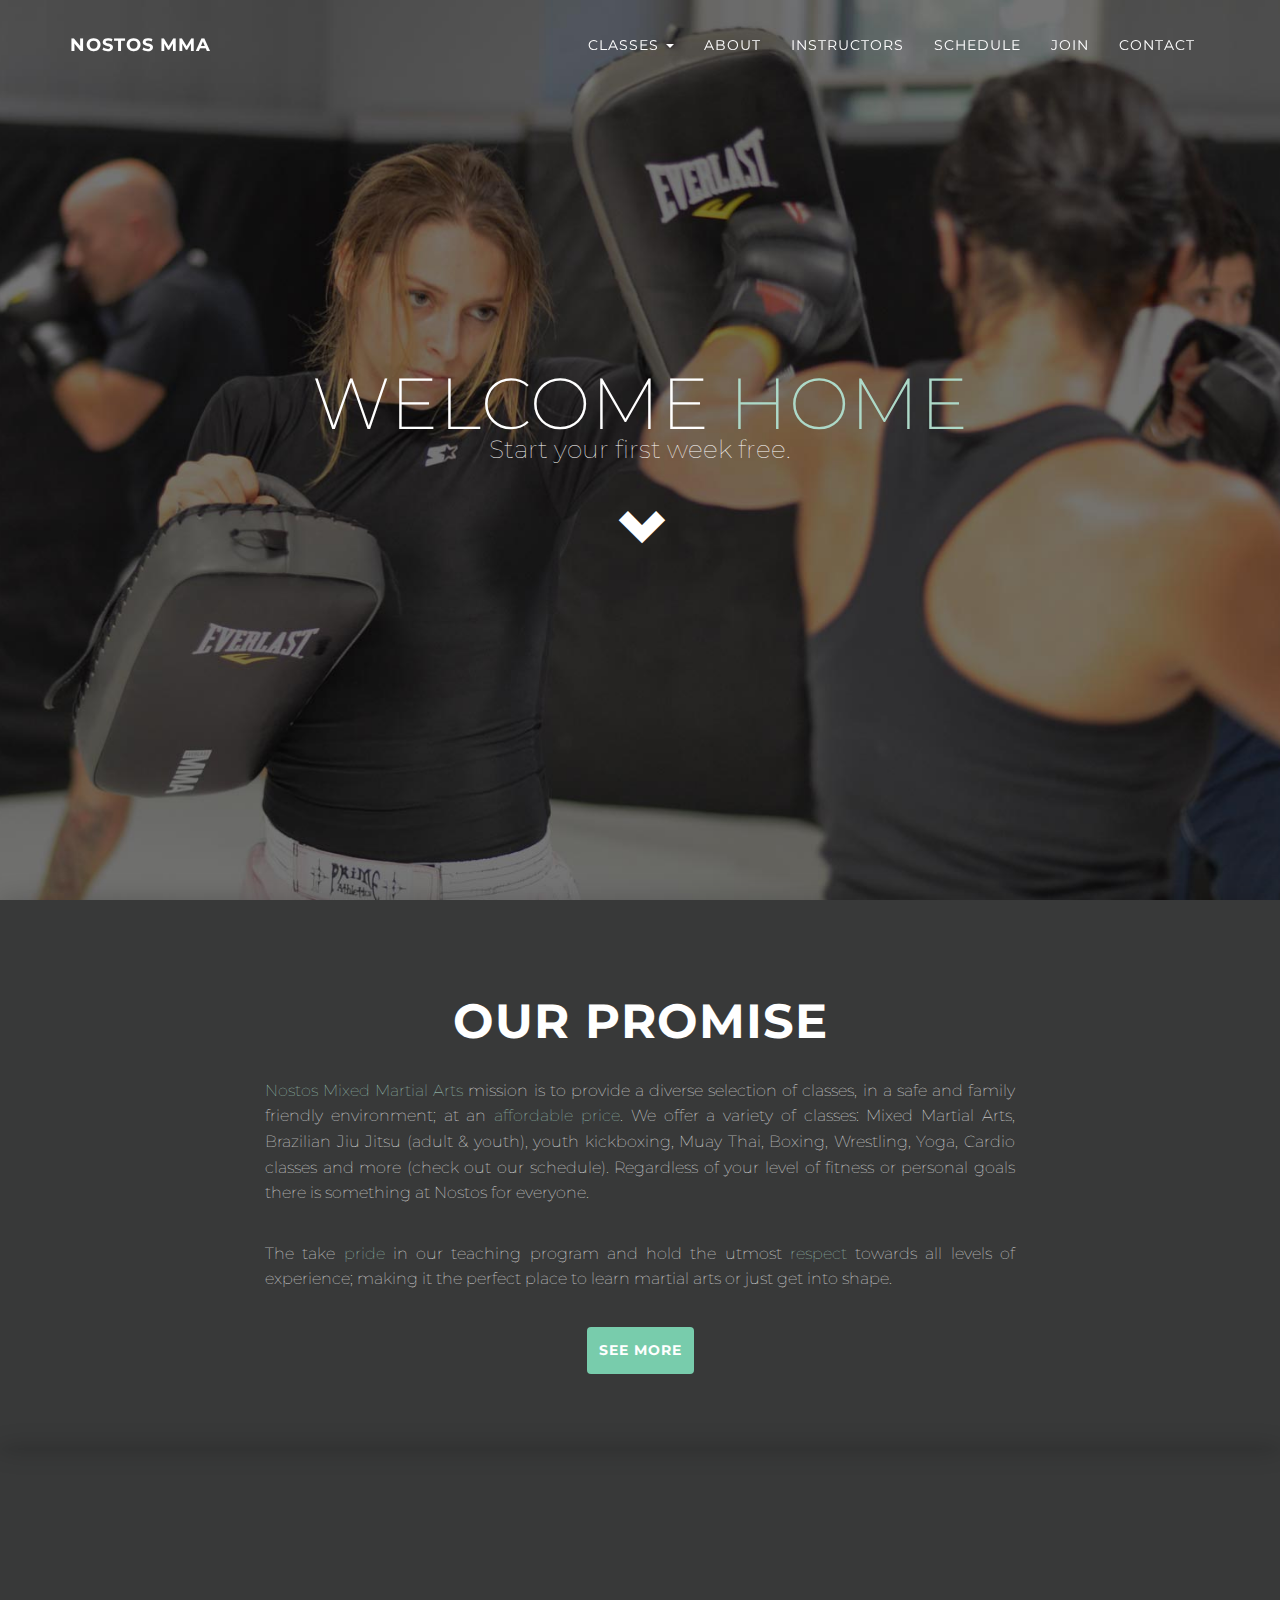
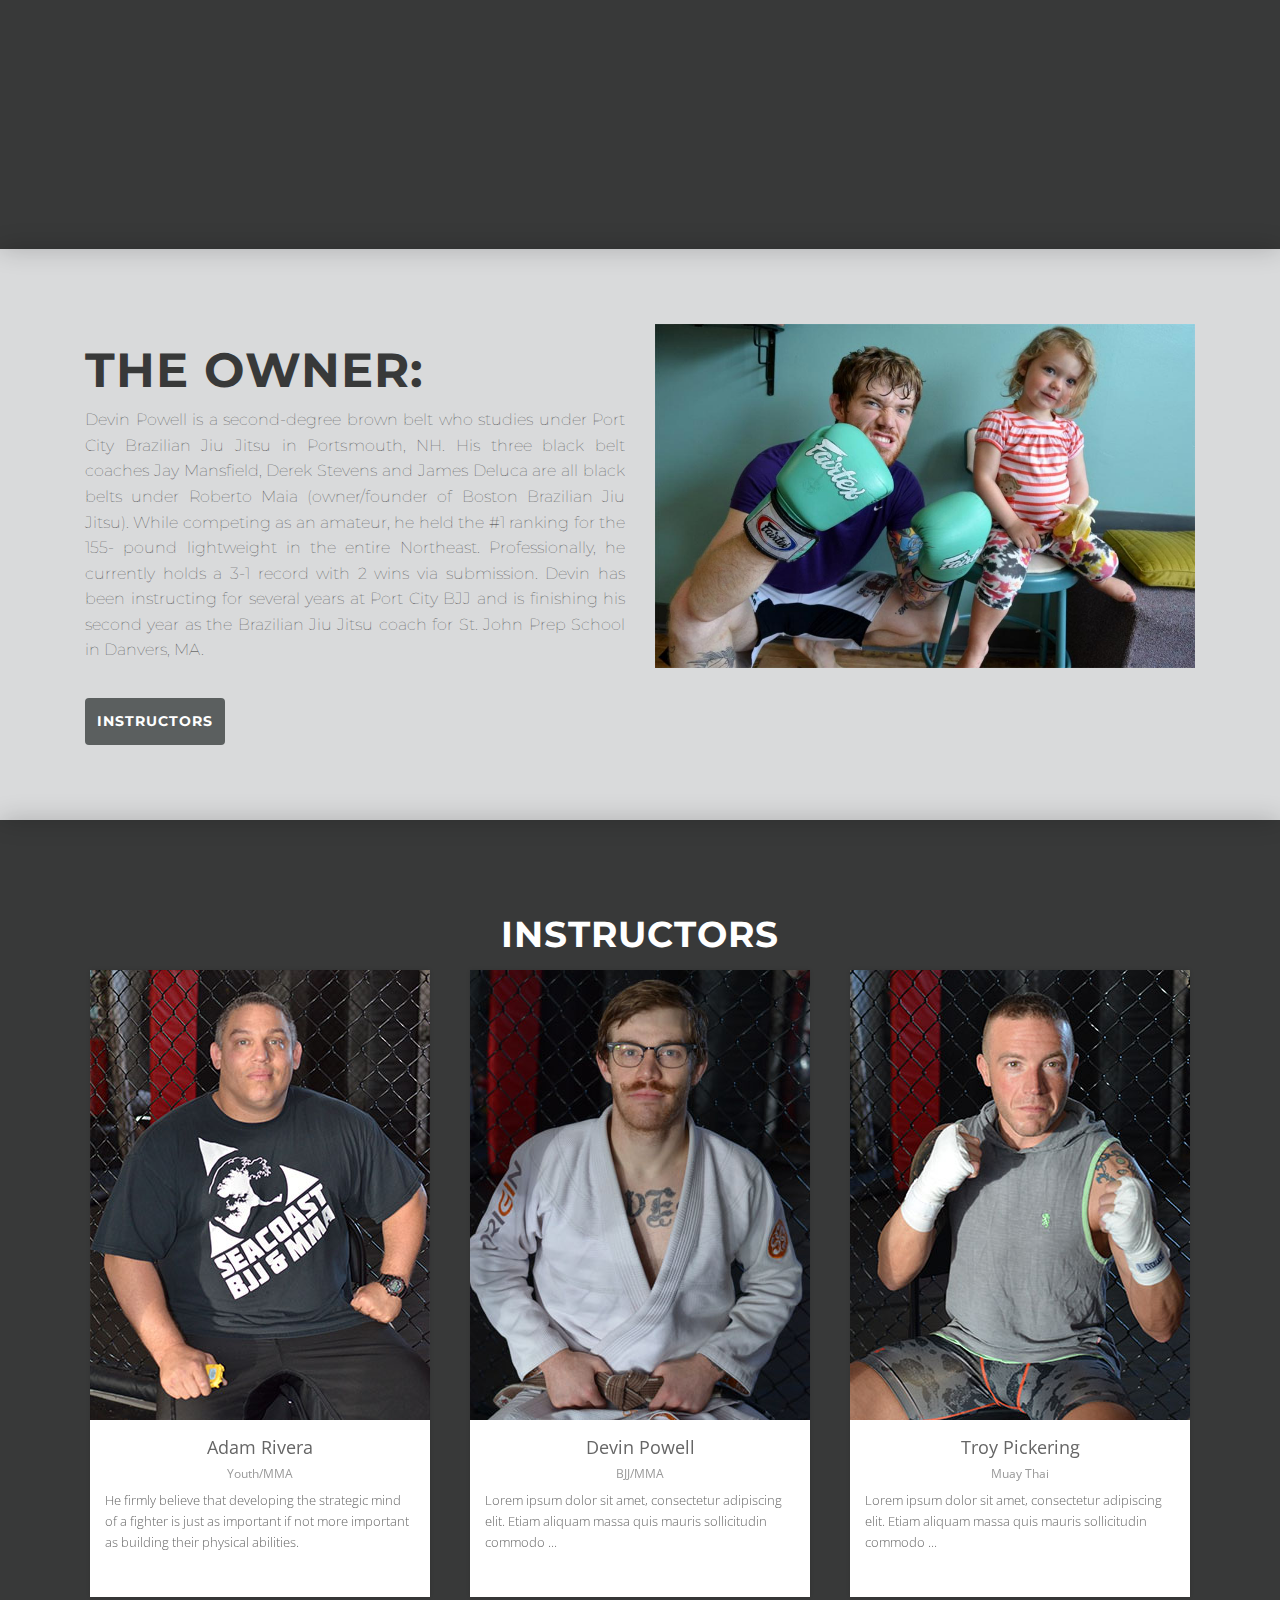
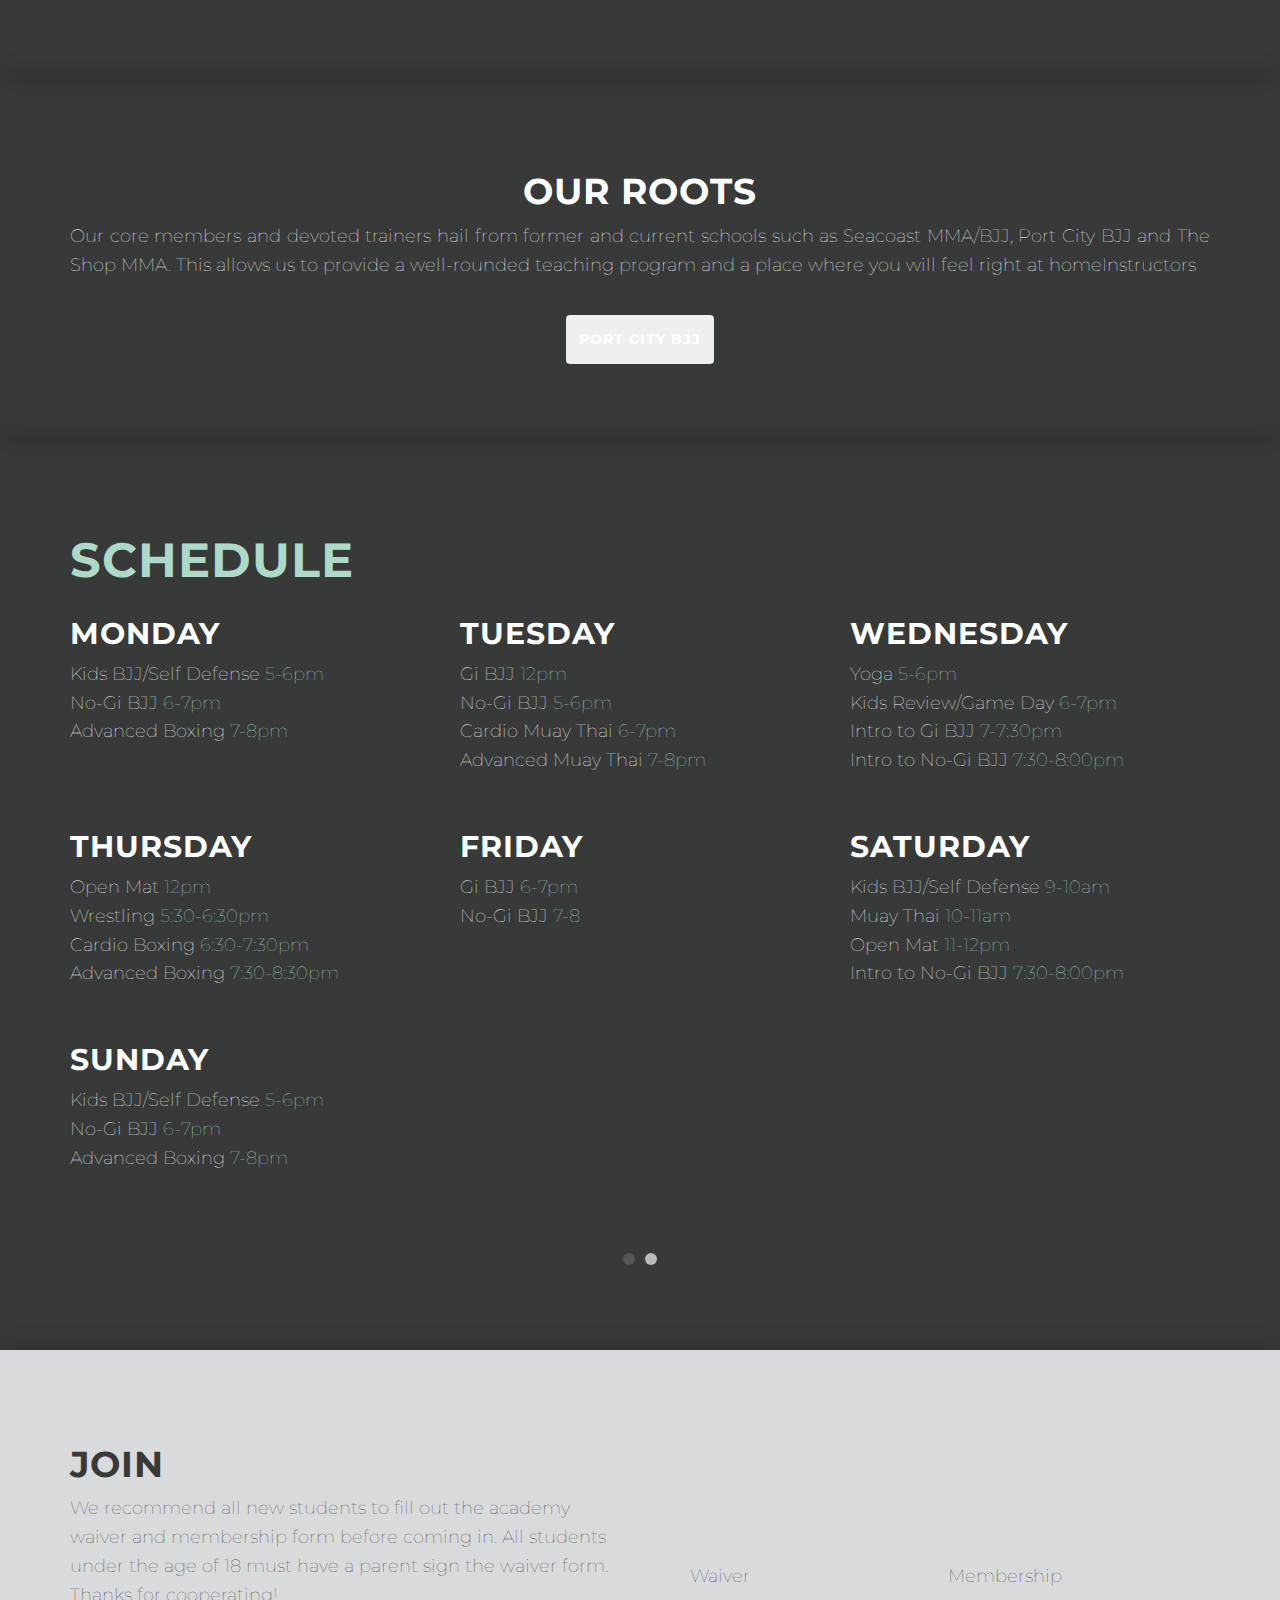
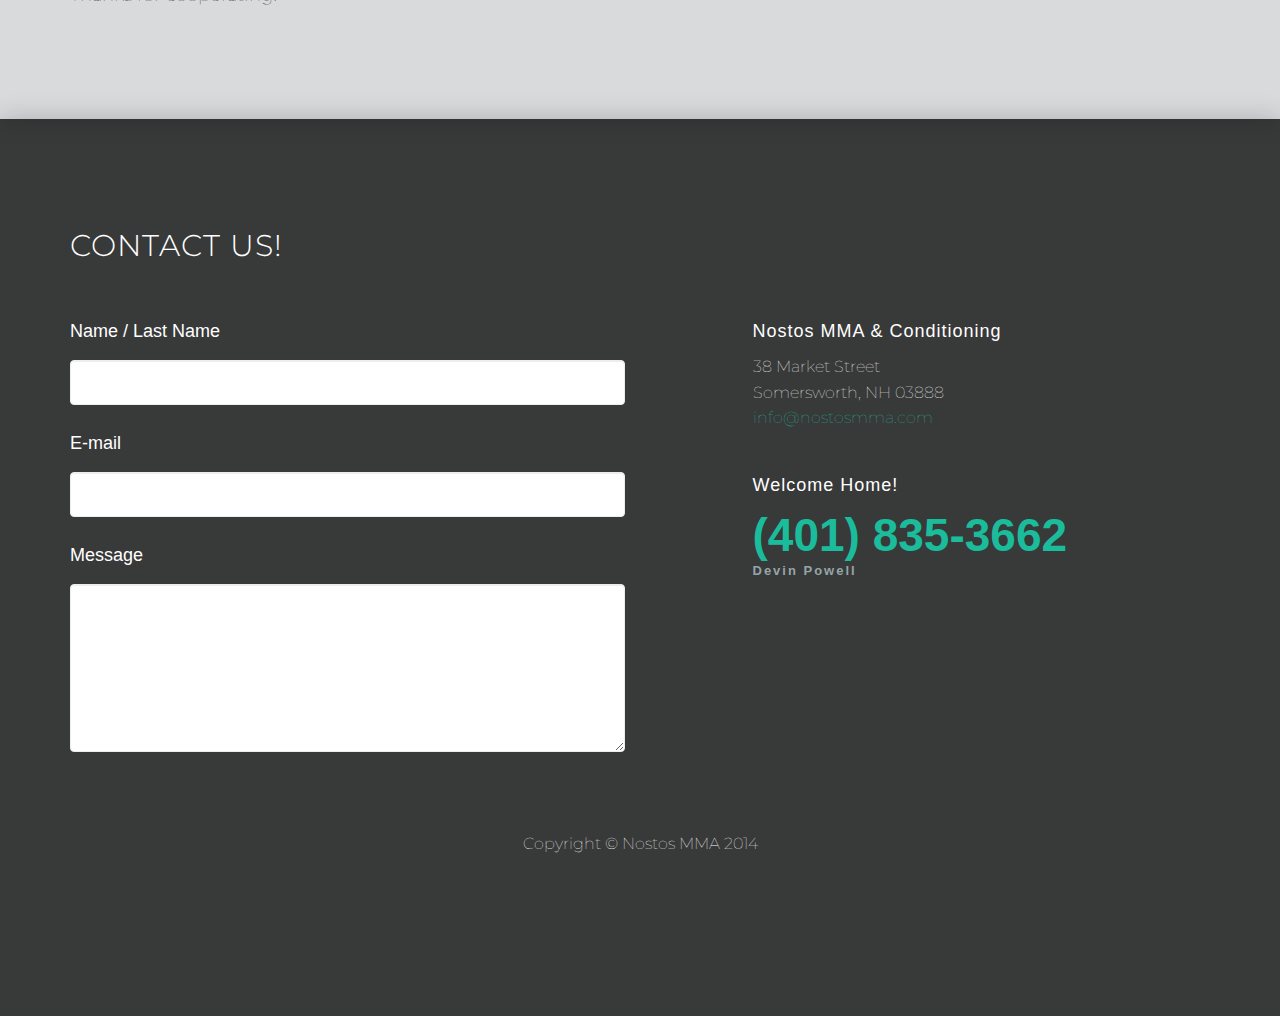
==== commit 527460e7: "fixed the drop down" ====
--- a/index.html
+++ b/index.html
@@ -15,7 +15,8 @@
     <link href="css/util.carousel.css" rel="stylesheet" type="text/css"><!-- Custom CSS -->
     <link href="css/util.carousel.skins.css" rel="stylesheet" type="text/css"><!-- Custom CSS -->
     <link href="css/magnific-popup.css" rel="stylesheet" type="text/css"><!-- Custom CSS -->
-    <link href="css/flaticon.css" rel="stylesheet" type="text/css"><!-- Custom CSS -->
+    <link href="css/flaticon.css" rel="stylesheet" type="text/css"><!-- Custom CSS -->
+        
     <link href="font-awesome-4.1.0/css/font-awesome.min.css" rel="stylesheet" type="text/css">
     <link href="http://fonts.googleapis.com/css?family=Montserrat:400,700" rel="stylesheet" type="text/css"><!-- HTML5 Shim and Respond.js IE8 support of HTML5 elements and media queries -->
     <!-- WARNING: Respond.js doesn't work if you view the page via file:// -->
@@ -24,30 +25,63 @@
 <script src="https://oss.maxcdn.com/libs/respond.js/1.4.2/respond.min.js"></script>
 <![endif]-->
 </head>
-
-<body id="page-top" data-spy="scroll" data-target=".navbar-fixed-top">
+   <body id="page-top" data-spy="scroll" data-target=".navbar-fixed-top">
 
     <!-- Navigation -->
     <nav class="navbar navbar-custom navbar-fixed-top" role="navigation">
-        <div class="container">
-        <div class="navbar-header">
-          <button type="button" class="navbar-toggle collapsed" data-toggle="collapse" data-target=".navbar-collapse">
-            <span class="sr-only">Toggle navigation</span>
-            <span class="icon-bar"></span>
-            <span class="icon-bar"></span>
-            <span class="icon-bar"></span>
-          </button>
-          <a class="navbar-brand" href="#">Project name</a>
-        </div>
-        <div class="navbar-collapse collapse">
-          <ul class="nav navbar-nav navbar-right">
-            <li><a href="../navbar/">Default</a></li>
-            <li><a href="../navbar-static-top/">Static top</a></li>
-            <li class="active"><a href="./">Fixed top</a></li>
-          </ul>
-        </div><!--/.nav-collapse -->
-      </div>
-    </nav><!-- Intro Header -->
+        <div class="container">
+            <div class="navbar-header">
+                <button type="button" class="navbar-toggle" data-toggle="collapse" data-target=".navbar-main-collapse">
+                    <i class="fa fa-bars"></i>
+                </button>
+                <a class="navbar-brand page-scroll" href="#page-top">
+                    NOSTOS MMA
+                </a>
+            </div>
+
+            <!-- Collect the nav links, forms, and other content for toggling -->
+            <div class="collapse navbar-collapse navbar-right navbar-main-collapse">
+                <ul class="nav navbar-nav">
+                    <!-- Hidden li included to remove active class from about link when scrolled up past about section -->
+                    <li class="hidden">
+                        <a href="#page-top"></a>
+                    </li>
+                    <li class="dropdown">
+						<a href="#" data-toggle="dropdown" class="dropdown-toggle">Classes <b class="caret"></b></a>
+			                <ul class="dropdown-menu">
+			                    <li><a href="#" id="link">MMA</a></li>
+			                    <li><a href="#" id="link">Brazilian Jiu Jitsu (BJJ)</a></li>
+			                    <li><a href="#" id="link">Muay Thai</a></li>
+			                    <li><a href="#" id="link">Boxing</a></li>
+			                    <li><a href="#" id="link">Wrestling</a></li>
+			                    <li><a href="#" id="link">Conditioning</a></li>
+			                    <li><a href="#" id="link">Yoga</a></li>
+			                    <li><a href="#" id="link">Open Mat</a></li>
+			                    <li class="divider"></li>
+			                    <li><a href="#" id="link">Youth Programs</a></li>
+			                </ul>
+					</li>
+                    <li>
+                        <a class="page-scroll" id="link" href="#about">About</a>
+                    </li>
+                    <li>
+                        <a class="page-scroll" id="link" href="#instructors">Instructors</a>
+                    </li>
+                    <li>
+                        <a class="page-scroll" id="link" href="#schedule">Schedule</a>
+                    </li>
+                    <li>
+                        <a class="page-scroll" id="link" href="#join">Join</a>
+                    </li>
+					<li>
+                        <a class="page-scroll" id="link" href="#contact">Contact</a>
+                    </li>
+                </ul>
+            </div>
+            <!-- /.navbar-collapse -->
+        </div>
+        <!-- /.container -->
+    </nav>
 
     <header class="intro">
         <div class="intro-body">
@@ -56,10 +90,9 @@
                     <div class="col-md-8 col-md-offset-2">
                         <h1 class="brand-heading">Welcome <span>Home</span></h1>
 
-                        <p class="intro-text">Start your first week free.</p><a href="#about" class="arrow-down page-scroll">
+                      <p class="intro-text">Start your first week free.</p><a href="#about" class="arrow-down page-scroll">
 	                        <i class="glyphicon glyphicon-chevron-down animated"></i>
-                        </a>
-                        
+                       </a>
                     </div>
                 </div>
             </div>
@@ -75,8 +108,8 @@
 
                         <p><span>Nostos Mixed Martial Arts</span> mission is to provide a diverse selection of classes, in a safe and family friendly environment; at an <span>affordable price</span>. We offer a variety of classes: Mixed Martial Arts, Brazilian Jiu Jitsu (adult & youth), youth kickboxing, Muay Thai, Boxing, Wrestling, Yoga, Cardio classes and more (check out our schedule). Regardless of your level of fitness or personal goals there is something at Nostos for everyone.</p>
 
-                        <p>The take <span>pride</span> in our teaching program and hold the utmost <span>respect</span> towards all levels of experience; making it the perfect place to learn martial arts or just get into shape.</p>
-                        <button type="button" class="btn btn-success center-block"><h5>See more</h5></button>
+                        <p>The take <span>pride</span> in our teaching program and hold the utmost <span>respect</span> towards all levels of experience; making it the perfect place to learn martial arts or just get into shape.</p><button type="button" class="btn btn-success center-block">
+                        <a href="#owner" class="page-scroll"><h5>See more</h5></a></button>
                     </div>
                 </div>
             </div>
@@ -95,8 +128,8 @@
                         <div class="owner">
                             <h1>The Owner:</h1><img src="img/owner.jpg" alt="" class="img-responsive">
 
-                            <p>Devin Powell is a second-degree brown belt who studies under Port City Brazilian Jiu Jitsu in Portsmouth, NH. His three black belt coaches Jay Mansfield, Derek Stevens and James Deluca are all black belts under Roberto Maia (owner/founder of Boston Brazilian Jiu Jitsu). While competing as an amateur, he held the #1 ranking for the 155- pound lightweight in the entire Northeast. Professionally, he currently holds a 3-1 record with 2 wins via submission. Devin has been instructing for several years at Port City BJJ and is finishing his second year as the Brazilian Jiu Jitsu coach for St. John Prep School in Danvers, MA.</p>
-                            <button type="button" class="btn btn-primary center-block"><h5>Instructors</h5></button>
+                            <p>Devin Powell is a second-degree brown belt who studies under Port City Brazilian Jiu Jitsu in Portsmouth, NH. His three black belt coaches Jay Mansfield, Derek Stevens and James Deluca are all black belts under Roberto Maia (owner/founder of Boston Brazilian Jiu Jitsu). While competing as an amateur, he held the #1 ranking for the 155- pound lightweight in the entire Northeast. Professionally, he currently holds a 3-1 record with 2 wins via submission. Devin has been instructing for several years at Port City BJJ and is finishing his second year as the Brazilian Jiu Jitsu coach for St. John Prep School in Danvers, MA.</p><button type="button" class="btn btn-primary center-block">
+                            <h5>Instructors</h5></button>
                         </div>
                     </div>
                 </div>
@@ -109,8 +142,8 @@
                     <div class="owner">
                         <h1>The Owner:</h1>
 
-                        <p>Devin Powell is a second-degree brown belt who studies under Port City Brazilian Jiu Jitsu in Portsmouth, NH. His three black belt coaches Jay Mansfield, Derek Stevens and James Deluca are all black belts under Roberto Maia (owner/founder of Boston Brazilian Jiu Jitsu). While competing as an amateur, he held the #1 ranking for the 155- pound lightweight in the entire Northeast. Professionally, he currently holds a 3-1 record with 2 wins via submission. Devin has been instructing for several years at Port City BJJ and is finishing his second year as the Brazilian Jiu Jitsu coach for St. John Prep School in Danvers, MA.</p>
-                        <button type="button" class="btn btn-primary"><h5>Instructors</h5></button>
+                        <p>Devin Powell is a second-degree brown belt who studies under Port City Brazilian Jiu Jitsu in Portsmouth, NH. His three black belt coaches Jay Mansfield, Derek Stevens and James Deluca are all black belts under Roberto Maia (owner/founder of Boston Brazilian Jiu Jitsu). While competing as an amateur, he held the #1 ranking for the 155- pound lightweight in the entire Northeast. Professionally, he currently holds a 3-1 record with 2 wins via submission. Devin has been instructing for several years at Port City BJJ and is finishing his second year as the Brazilian Jiu Jitsu coach for St. John Prep School in Danvers, MA.</p><button type="button" class="btn btn-primary">
+                        <h5>Instructors</h5></button>
                     </div>
                 </div>
 
@@ -119,272 +152,410 @@
         </div>
     </section><!-- end of the owner-->
     <!-- Roots -->
-    <section class="quote">
-    	<div class="container">
-    		<div class="row">
-	    		<div class="col-lg-12 text-center">
-	    			<h1>Instructors</h1>
-	    		</div>
-	    		<div class="container">
-					<div id="team-showcase" class="util-carousel team-showcase">
-						<div class="item">
-							<div class="media-holder">
-								<img src="img/team-adam.jpg" alt="" />
-							</div>
-							
-							<div class="detail-container">
-		
-								<div class="detail-title">
-									Adam Rivera
-								</div>
-								<div class="detail-subtitle">
-									Youth/MMA 
-								</div>
-								<p>
-									He firmly believe that developing the strategic mind of a fighter is just as important if not more important as building their physical abilities.
-								</p>
-							</div>
-						</div>
-						<div class="item">
-							<div class="media-holder">
-								<img src="img/team-devin.jpg" alt="" />
-							</div>
-							<div class="detail-container">
-		
-								<div class="detail-title">
-									Devin Powell
-								</div>
-								<div class="detail-subtitle">
-									BJJ/MMA
-								</div>
-								<p>
-									Lorem ipsum dolor sit amet, consectetur adipiscing elit. Etiam aliquam massa quis mauris sollicitudin commodo ...
-								</p>
-							</div>
-						</div>
-						<div class="item">
-							<div class="media-holder">
-								<img src="img/team-troy.jpg" alt="" />
-							</div>
-							<div class="detail-container">
-		
-								<div class="detail-title">
-									Troy Pickering
-								</div>
-								<div class="detail-subtitle">
-									Muay Thai 
-								</div>
-								<p>
-									Lorem ipsum dolor sit amet, consectetur adipiscing elit. Etiam aliquam massa quis mauris sollicitudin commodo ...
-								</p>
-							</div>
-						</div>
-					</div>
-				</div>
-    		</div>
-    	</div>
+
+    <section id="instructors">
+        <div class="container">
+            <div class="row">
+                <div class="col-lg-12 text-center">
+                    <h1>Instructors</h1>
+                </div>
+
+                <div class="container">
+                    <div id="team-showcase" class="util-carousel team-showcase">
+                        <div class="item">
+                            <div class="media-holder"><img src="img/team-adam.jpg" alt=""></div>
+
+                            <div class="detail-container">
+                                <div class="detail-title">
+                                    Adam Rivera
+                                </div>
+
+                                <div class="detail-subtitle">
+                                    Youth/MMA
+                                </div>
+
+                                <p>He firmly believe that developing the strategic mind of a fighter is just as important if not more important as building their physical abilities.</p>
+                            </div>
+                        </div>
+
+                        <div class="item">
+                            <div class="media-holder"><img src="img/team-devin.jpg" alt=""></div>
+
+                            <div class="detail-container">
+                                <div class="detail-title">
+                                    Devin Powell
+                                </div>
+
+                                <div class="detail-subtitle">
+                                    BJJ/MMA
+                                </div>
+
+                                <p>Lorem ipsum dolor sit amet, consectetur adipiscing elit. Etiam aliquam massa quis mauris sollicitudin commodo ...</p>
+                            </div>
+                        </div>
+
+                        <div class="item">
+                            <div class="media-holder"><img src="img/team-troy.jpg" alt=""></div>
+
+                            <div class="detail-container">
+                                <div class="detail-title">
+                                    Troy Pickering
+                                </div>
+
+                                <div class="detail-subtitle">
+                                    Muay Thai
+                                </div>
+
+                                <p>Lorem ipsum dolor sit amet, consectetur adipiscing elit. Etiam aliquam massa quis mauris sollicitudin commodo ...</p>
+                            </div>
+                        </div>
+                    </div>
+                </div>
+            </div>
+        </div>
     </section>
-    
+
     <section id="small" class="roots" data-speed="6" data-type="background">
         <div class="container">
-        	<div class="row">
-				<div class="col-lg-12">
-	                <h1>Our Roots</h1>
-	
-	                <p>Our core members and devoted trainers hail from former and current schools such as Seacoast MMA/BJJ, Port City BJJ and The Shop MMA. This allows us to provide a well-rounded teaching program and a place where you will feel right at homeInstructors</p>
-	                
-	                <button type="button" class="btn btn-light center-block"><h5>Port City BJJ</h5></button>
-				</div>
-        	</div>
+            <div class="row">
+                <div class="col-lg-12">
+                    <h1>Our Roots</h1>
+
+                    <p>Our core members and devoted trainers hail from former and current schools such as Seacoast MMA/BJJ, Port City BJJ and The Shop MMA. This allows us to provide a well-rounded teaching program and a place where you will feel right at homeInstructors</p><button type="button" class="btn btn-light center-block">
+                    <h5>Port City BJJ</h5></button>
+                </div>
+            </div>
         </div>
     </section><!-- end of roots -->
-    
-	<section class="schedule">	   
-		<div class="container container-fluid">
-			<div class="row">  
-				<div class="col-lg-12 text-center">
-					<h1>Schedule</h1>
-				</div>		
-					<div class="col-sm-4">
-						<h2>Monday</h2>
-							<p>Kids BJJ/Self Defense  <span>5-6pm</span><br>No-Gi BJJ <span>6-7pm</span><br>Technical/Advanced Boxing <span>7-8pm</span></p>
-					</div>
-					<div class="col-sm-4">
-					<h2>Tuesday</h2>
-							<p>Gi BJJ <span>12pm</span><br>No-Gi BJJ <span>5-6pm</span><br>Cardio Muay Thai <span>6-7pm</span><br>Technical/Advanced Muay Thai <span>7-8pm</span></p>
-					</div>   
-					<div class="col-sm-4">
-					<h2>Wednesday</h2>
-							<p>Yoga <span>5-6pm</span><br>Kids Review/Game Day <span>6-7pm</span><br>Intro to Gi BJJ <span>7-7:30pm</span><br>Intro to No-Gi BJJ <span>7:30-8:00pm</span></p>
-					</div> 				
-					<div class="col-sm-4">
-					<h2>Thursday</h2>
-							<p>Open Mat  <span>12pm</span><br>Wrestling  <span>5:30-6:30pm</span><br>Cardio Boxing <span>6-7pm</span><br>Technical/Advanced Boxing <span>7-8pm</span></p>
-					</div>   
-					<div class="col-sm-4">
-					<h2>Friday</h2>
-							<p>Gi BJJ  <span>6-7pm</span><br>No-Gi BJJ <span>7-8pm</span></p>
-					</div>   
-					<div class="col-sm-4">
-					<h2>Saturday</h2>
-							<p>No-Gi BJJ <span>6-7pm</span><br>Technical/Advanced Boxing <span>7-8pm</span></p>
-					</div>
-					<div class="col-lg-12">
-					<h2>Sunday</h2>
-							<p>Kids BJJ/Self Defense  <span>9-10am</span><br>Muay Thai <span>10-11am</span><br>Open Mat <span>10-11:30am</span></p>
-					</div> 
+
+    <section id="schedule">
+        <div class="container container-fluid">
+            <div class="row">
+                <div class="col-lg-12 text-center">
+                    <h1>Schedule</h1>
+                </div>
+
+                <div class="container-fluid">
+                    <div class="row">
+                        <div class="col-sm-4">
+                            <h2>Monday</h2>
+
+                            <p>Kids BJJ/Self Defense <span>5-6pm</span><br>
+                            No-Gi BJJ <span>6-7pm</span><br>
+                            Advanced Boxing <span>7-8pm</span></p>
+                        </div>
+
+                        <div class="col-sm-4">
+                            <h2>Tuesday</h2>
+
+                            <p>Gi BJJ <span>12pm</span><br>
+                            No-Gi BJJ <span>5-6pm</span><br>
+                            Cardio Muay Thai <span>6-7pm</span><br>
+                            Advanced Muay Thai <span>7-8pm</span></p>
+                        </div>
+
+                        <div class="col-sm-4">
+                            <h2>Wednesday</h2>
+
+                            <p>Yoga <span>5-6pm</span><br>
+                            Kids Review/Game Day <span>6-7pm</span><br>
+                            Intro to Gi BJJ <span>7-7:30pm</span><br>
+                            Intro to No-Gi BJJ <span>7:30-8:00pm</span></p>
+                        </div>
+                    </div>
+                </div>
+                <div class="container-fluid">
+                    <div class="row">
+                        <div class="col-sm-4">
+                            <h2>Thursday</h2>
+							
+							<p>Open Mat <span>12pm</span><br>
+                            Wrestling <span>5:30-6:30pm</span><br>
+                            Cardio Boxing <span>6:30-7:30pm</span><br>
+                            Advanced Boxing <span>7:30-8:30pm</span></p>
+                        </div>
+
+                        <div class="col-sm-4">
+                            <h2>Friday</h2>
+
+                            <p>Gi BJJ <span>6-7pm</span><br>
+                            No-Gi BJJ <span>7-8</span><br>
+                        </div>
+
+                        <div class="col-sm-4">
+                            <h2>Saturday</h2>
+
+                            <p>Kids BJJ/Self Defense <span>9-10am</span><br>
+                            Muay Thai <span>10-11am</span><br>
+                            Open Mat <span>11-12pm</span><br>
+                            Intro to No-Gi BJJ <span>7:30-8:00pm</span></p>
+                        </div>
+                    </div>
+                </div>
+                <div class="container-fluid">
+                    <div class="row">
+                        <div class="col-sm-4">
+                            <h2>Sunday</h2>
+
+                            <p>Kids BJJ/Self Defense <span>5-6pm</span><br>
+                            No-Gi BJJ <span>6-7pm</span><br>
+                            Advanced Boxing <span>7-8pm</span></p>
+                        </div>
+                    </div>
+                </div>
+            </div>
+        </div>
+        <div class="container">
+			<div id="simpleImg" class="util-carousel sample-img">
+				<div class="item">
+					<div class="meida-holder">
+						<img src="assets/images/t1.jpg" alt="" />
+					</div>
+					<div class="hover-content">
+						<div class="overlay"></div>
+						<div class="link-contianer">
+							<a href="#"><i class="icon-link"></i></a><a href="assets/images/t1.jpg" class="img-link" title="Sample image 1 description"><i class="icon-search"></i></a>
+						</div>
+					</div>
+				</div>
+				<div class="item">
+					<div class="meida-holder">
+						<img src="assets/images/t2.jpg" alt="" />
+					</div>
+					<div class="hover-content">
+						<div class="overlay"></div>
+						<div class="link-contianer">
+							<a href="#"><i class="icon-link"></i></a><a href="http://www.youtube.com/watch?v=H1mX8ptsmBM" class="video-link" ><i class="icon-play"></i></a>
+						</div>
+					</div>
+				</div>
+				<div class="item">
+					<div class="meida-holder">
+						<img src="assets/images/t3.jpg" alt=""  />
+					</div>
+					<div class="hover-content">
+						<div class="overlay"></div>
+						<div class="link-contianer">
+							<a href="#"><i class="icon-link"></i></a><a href="http://vimeo.com/90536368" class="video-link" ><i class="icon-play"></i></a>
+						</div>
+					</div>
+				</div>
+				<div class="item">
+					<div class="meida-holder">
+						<img src="assets/images/t4.jpg" alt="" />
+					</div>
+					<div class="hover-content">
+						<div class="overlay"></div>
+						<div class="link-contianer">
+							<a href="#"><i class="icon-link"></i></a><a href="assets/images/t4.jpg" class="img-link" title="Sample image 4 description"><i class="icon-search"></i></a>
+						</div>
+					</div>
+				</div>
+				<div class="item">
+					<div class="meida-holder">
+						<img src="assets/images/t5.jpg" alt="" />
+					</div>
+					<div class="hover-content">
+						<div class="overlay"></div>
+						<div class="link-contianer">
+							<a href="#"><i class="icon-link"></i></a><a href="assets/images/t5.jpg" class="img-link" title="Sample image 5 description"><i class="icon-search"></i></a>
+						</div>
+					</div>
+				</div>
+				<div class="item">
+					<div class="meida-holder">
+						<img src="assets/images/t6.jpg" alt="" />
+					</div>
+					<div class="hover-content">
+						<div class="overlay"></div>
+						<div class="link-contianer">
+							<a href="#"><i class="icon-link"></i></a><a href="assets/images/t6.jpg" class="img-link" title="Sample image 6 description"><i class="icon-search"></i></a>
+						</div>
+					</div>
+				</div>
+				<div class="item">
+					<div class="meida-holder">
+						<img src="assets/images/t7.jpg" alt="" />
+					</div>
+					<div class="hover-content">
+						<div class="overlay"></div>
+						<div class="link-contianer">
+							<a href="#"><i class="icon-link"></i></a><a href="assets/images/t7.jpg" class="img-link" title="Sample image 7 description"><i class="icon-search"></i></a>
+						</div>
+					</div>
+				</div>
+
 			</div>
-		</div>			   
-	</section>		
-	
-	<section class="join">
-	    <div class="container">
-		    <div class="row">
-		    	<div class="col-lg-12"><h1>Join</h1></div>
-		    </div>
-	    </div>
+		</div>+
     </section>
-	
-	<div class="page-wrapper"><section class="contacts-1">
-	    <div class="container">
-	        <div class="row">
-	            <div class="col-sm-8">
-	                <h3>Get in touch with us. <br> We would love to hear from you!</h3>
-	            </div>
-	        </div>
-	        <div class="row">
-	            <div class="col-sm-6">
-	                <form>
-	                    <label class="h6">Name / Last Name</label>
-	                    <input type="text" class="form-control">
-	                    <label class="h6">E-mail</label>
-	                    <input type="text" class="form-control">
-	                    <label class="h6">Message</label>
-	                    <textarea rows="7" class="form-control"></textarea>
-	                    <button type="submit" class="btn btn-primary"><span class="fui-mail"></span></button>
-	                </form>
-	            </div>
-	
-	            <div class="col-sm-4 col-sm-offset-1">
-	                <div class="additional">
-	                    <h6>Nostos MMA & Conditioning</h6>
-	                    <p>38 Market Street<br>Somersworth, NH 03888<br><a href="#">info@nostosmma.com</a></p>
-	                </div>
-	                <div class="additional">
-	                    <h6>Welcome Home!</h6>
-	                <div class="phone">
-	                    <big>(401) 835-3662</big>
-	                    Devin Powell
-	                </div>
-	            </div>
-	        </div>
-	    </div>
-    </div>	   
-
-    <footer><!-- Footer -->
-        <div class="container text-center">
-            <p>Copyright &copy; Nostos MMA 2014</p>
-        </div>
-    </footer><!-- jQuery Version 1.11.0 -->
-    
-    
-    <script src="js/jquery-1.11.0.js" type="text/javascript"></script><!-- Bootstrap Core JavaScript -->
-    <script src="js/bootstrap.min.js" type="text/javascript"></script><!-- Plugin JavaScript -->
-    <script src="js/jquery.easing.min.js" type="text/javascript"></script><!-- Google Maps API Key - Use your own API key to enable the map feature. More information on the Google Maps API can be found at https://developers.google.com/maps/ -->
-    <script src="js/grayscale.js" type="text/javascript"></script>
-    <script src="js/jquery.easing.min.js" type="text/javascript"></script>
-    <script src="js/jquery.utilcarousel.min.js" type="text/javascript"></script>
-    <script src="js/jquery.utilcarousel.source.js" type="text/javascript"></script>
-    <script src="js/jquery.magnific-popup.js"></script>
-    <script type="text/javascript">
+     
+
+	    	
+    <section id="join">
+        <div class="container">
+            <div class="row">
+                <div class="col-lg-6">
+                <h1>Join</h1>
+                        <p>We recommend all new students to fill out the academy waiver and membership form before coming in. All students under the age of 18 must have a parent sign the waiver form. Thanks for cooperating!</p>
+                 </div>
+                        <div class="col-lg-6">
+                        	<div class="col-xs-6">
+								<div class="waiver">
+									<a href="forms/nostos-waiver.pdf" target="new"><i class="flaticon-download12"><br></i>
+										<p>Waiver</p>
+									</a>
+								</div>
+                        	</div>
+                        	<div class="col-xs-6">
+								<div class="membership">
+									<a href="forms/membership-form.pdf" target="new"><i class="flaticon-document6"></i></a>
+										<p>Membership</p>
+								</div>
+                        	</div>
+                        </div>
+            </div>
+        </div></section>
+
+    <div id="contact">
+        <section class="contacts-1">
+            <div class="container">
+                <div class="row">
+                    <div class="col-sm-8">
+                        <h3>Contact us!</h3>
+                    </div>
+                </div>
+
+                <div class="row">
+                    <div class="col-sm-6">
+                        <form>
+                            <label class="h6">Name / Last Name</label> <input type="text" class="form-control"> <label class="h6">E-mail</label> <input type="text" class="form-control"> <label class="h6">Message</label> 
+                            <textarea rows="7" class="form-control">
+</textarea>
+                        </form>
+                    </div>
+
+                    <div class="col-sm-4 col-sm-offset-1">
+                        <div class="additional">
+                            <h6>Nostos MMA & Conditioning</h6>
+
+                            <p>38 Market Street<br>
+                            Somersworth, NH 03888<br>
+                            <a href="#">info@nostosmma.com</a></p>
+                        </div>
+
+                        <div class="additional">
+                            <h6>Welcome Home!</h6>
+
+                            <div class="phone">
+                                <big>(401) 835-3662</big> Devin Powell
+                            </div>
+                        </div>
+                    </div>
+                </div>
+            </div>
+
+            <footer>
+                <!-- Footer -->
+
+                <div class="container text-center">
+                    <p>Copyright &copy; Nostos MMA 2014</p>
+                </div>
+            </footer><!-- jQuery Version 1.11.0 -->
+            <script src="js/jquery-1.11.0.js" type="text/javascript"></script><!-- Bootstrap Core JavaScript -->
+            <script src="js/bootstrap.min.js" type="text/javascript"></script><!-- Plugin JavaScript -->
+            <script src="js/jquery.easing.min.js" type="text/javascript"></script><!-- Google Maps API Key - Use your own API key to enable the map feature. More information on the Google Maps API can be found at https://developers.google.com/maps/ -->
+            <script src="js/grayscale.js" type="text/javascript"></script> <script src="js/jquery.easing.min.js" type="text/javascript"></script> <script src="js/jquery.utilcarousel.min.js" type="text/javascript"></script> 
+			<script src="js/jquery.utilcarousel.source.js" type="text/javascript"></script> 
+			<script src="js/jquery.magnific-popup.js" type="text/javascript"></script>
+			<script type="text/javascript">
 $(document).ready(function(){
-    // cache the window object
-    $window = $(window);
-    $('section[data-type="background"]').each(function(){
-    // declare the variable to affect the defined data-type
-    var $scroll = $(this);
-    $(window).scroll(function() {
-    // HTML5 proves useful for helping with creating JS functions!
-    // also, negative value because we're scrolling upwards
-    var yPos = -($window.scrollTop() / $scroll.data('speed'));
-    // background position
-    var coords = '50% '+ yPos + 'px';
-    // move the background
-    $scroll.css({ backgroundPosition: coords });
-    }); // end window scroll
-    }); // end section function
-    }); // close out script
-    </script>
-    <script>
-			$(function() {
-				$('#features-carousel').utilCarousel({
-					responsiveMode : 'itemWidthRange',
-					itemWidthRange : [260, 300],
-					autoPlay : true,
-					interval : 3000
-				});
-
-				$('#simpleImg').utilCarousel({
-					responsiveMode : 'itemWidthRange',
-					itemWidthRange : [260, 320]
-				});
-
-				$('#team-showcase').utilCarousel({
-					responsiveMode : 'itemWidthRange',
-					itemWidthRange : [300, 360]
-				});
-
-				$('#navtopbox').utilCarousel({
-					navigation : true,
-					navigationText : ['<i class="icon-left-open-big"></i>', '<i class=" icon-right-open-big"></i>'],
-					breakPoints : [[1900, 5], [1200, 4], [992, 3], [768, 2], [480, 1]]
-				});
-
-				$('#normal-imglist').utilCarousel({
-					pagination : false,
-					navigationText : ['<i class="icon-left-open-big"></i>', '<i class=" icon-right-open-big"></i>'],
-					navigation : true,
-					rewind : false
-				});
-				$('#normal-imglist2').utilCarousel({
-					pagination : false,
-					responsiveMode : 'itemWidthRange',
-					itemWidthRange : [100, 130],
-					navigationText : ['<i class="icon-left-open-big"></i>', '<i class=" icon-right-open-big"></i>'],
-					navigation : true,
-					rewind : false
-				});
-
-				$('#logo-showcase').utilCarousel({
-					responsiveMode : 'itemWidthRange',
-					itemWidthRange : [200, 210]
-				});
-				$('#logo-showcase-gray').utilCarousel({
-					showItems : 5,
-					responsiveMode : 'itemWidthRange',
-					itemWidthRange : [200, 210],
-					interval : 3000,
-					autoPlay : true,
-					pagination : false
-				});
-
-				$('#testimonial').utilCarousel({
-					showItems : 1,
-					breakPoints : [[1920, 1]],
-					autoPlay : true
-				});
-
-				$('#fullwidth').utilCarousel({
-					breakPoints : [[600, 1], [900, 2], [1200, 3], [1500, 4], [1800, 5]],
-					mouseWheel : true,
-					rewind : false
-				});
-
-				$('#portfolio').utilCarousel({
-					breakPosints : [[1200, 4], [992, 3], [768, 2], [480, 1]]
-				});
-			});
-	</script>-
+            // cache the window object
+            $window = $(window);
+            $('section[data-type="background"]').each(function(){
+            // declare the variable to affect the defined data-type
+            var $scroll = $(this);
+            $(window).scroll(function() {
+            // HTML5 proves useful for helping with creating JS functions!
+            // also, negative value because we're scrolling upwards
+            var yPos = -($window.scrollTop() / $scroll.data('speed'));
+            // background position
+            var coords = '50% '+ yPos + 'px';
+            // move the background
+            $scroll.css({ backgroundPosition: coords });
+            }); // end window scroll
+            }); // end section function
+            }); // close out script
+            </script> 
+            <script type="text/javascript">
+$(function() {
+                $('#features-carousel').utilCarousel({
+                    responsiveMode : 'itemWidthRange',
+                    itemWidthRange : [260, 300],
+                    autoPlay : true,
+                    interval : 3000
+                });
+
+                $('#simpleImg').utilCarousel({
+                    responsiveMode : 'itemWidthRange',
+                    itemWidthRange : [260, 320]
+                });
+
+                $('#team-showcase').utilCarousel({
+                    responsiveMode : 'itemWidthRange',
+                    itemWidthRange : [300, 360]
+                });
+
+                $('#navtopbox').utilCarousel({
+                    navigation : true,
+                    navigationText : ['<i class="icon-left-open-big"><\/i>', '<i class=" icon-right-open-big"><\/i>'],
+                    breakPoints : [[1900, 5], [1200, 4], [992, 3], [768, 2], [480, 1]]
+                });
+
+                $('#normal-imglist').utilCarousel({
+                    pagination : false,
+                    navigationText : ['<i class="icon-left-open-big"><\/i>', '<i class=" icon-right-open-big"><\/i>'],
+                    navigation : true,
+                    rewind : false
+                });
+                $('#normal-imglist2').utilCarousel({
+                    pagination : false,
+                    responsiveMode : 'itemWidthRange',
+                    itemWidthRange : [100, 130],
+                    navigationText : ['<i class="icon-left-open-big"><\/i>', '<i class=" icon-right-open-big"><\/i>'],
+                    navigation : true,
+                    rewind : false
+                });
+
+                $('#logo-showcase').utilCarousel({
+                    responsiveMode : 'itemWidthRange',
+                    itemWidthRange : [200, 210]
+                });
+                $('#logo-showcase-gray').utilCarousel({
+                    showItems : 5,
+                    responsiveMode : 'itemWidthRange',
+                    itemWidthRange : [200, 210],
+                    interval : 3000,
+                    autoPlay : true,
+                    pagination : false
+                });
+
+                $('#testimonial').utilCarousel({
+                    showItems : 1,
+                    breakPoints : [[1920, 1]],
+                    autoPlay : true
+                });
+
+                $('#fullwidth').utilCarousel({
+                    breakPoints : [[600, 1], [900, 2], [1200, 3], [1500, 4], [1800, 5]],
+                    mouseWheel : true,
+                    rewind : false
+                });
+
+                $('#portfolio').utilCarousel({
+                    breakPosints : [[1200, 4], [992, 3], [768, 2], [480, 1]]
+                });
+            });
+            </script>
 </body>
 </html>
--- a/css/grayscale.css
+++ b/css/grayscale.css
@@ -38,7 +38,6 @@
 h1,h2,h3,h4,h5,h6 {
 	margin:20 20 35px;
 	text-transform:uppercase;
-	font-family:Montserrat,"Helvetica Neue",Helvetica,Arial,sans-serif;
 	font-weight:700;
 	letter-spacing:1px;
 }
@@ -60,7 +59,6 @@
 }
 
 a {
-	color:#219ab3;
 	-webkit-transition:all .2s ease-in-out;
 	-moz-transition:all .2s ease-in-out;
 	transition:all .2s ease-in-out;
@@ -79,9 +77,13 @@
 	margin-bottom:0;
 	border-bottom:1px solid rgba(255,255,255,.3);
 	text-transform:uppercase;
-	font-family:Montserrat,"Helvetica Neue",Helvetica,Arial,sans-serif;
 	background-color:#add9c8;
-}
+}@media(max-width:767px){
+	.navbar-custom li a {
+	color: #383939;
+}
+}
+
 
 .navbar-custom .navbar-brand {
 	font-weight:700;
@@ -96,9 +98,28 @@
 	font-size:16px;
 	color:#fff;
 }
+@media(min-width:768px){
 .navbar-custom .dropdown-menu {
-	background-color: black;
-}
+	background: #383939;
+	padding: 10px 10px;
+	border: 5px solid #383939;
+	border-radius: 12px;
+}
+.navbar-custom .dropdown-menu li a {
+	color: #fff;
+	padding: 11px;
+}
+.navbar-custom .dropdown-menu .dropdown-toggle ul li a {
+	-webkit-transition:background .3s ease-in-out;
+	-moz-transition:background .3s ease-in-out;
+	transition:background .3s ease-in-out;
+}
+.dropdown .dropdown-bg {
+	color: yellow;
+	height: 100%;
+	width: 100%;
+}
+}	
 .navbar-custom .navbar-brand .navbar-toggle:focus,.navbar-custom .navbar-brand .navbar-toggle:active {
 	outline:0;
 }
@@ -139,6 +160,15 @@
 		background-color:#add9c8;
 	}
 	
+	.navbar-custom.top-nav-collapse {
+		border-bottom:1px solid rgba(255,255,255,.3);
+	}
+	.top-nav-collapse li a {
+		color: #383939;
+	}
+	.top-nav-collapse .navbar-header a {
+		color: #fdfdfd;
+	}
 	.navbar-custom.top-nav-collapse {
 		border-bottom:1px solid rgba(255,255,255,.3);
 	}
@@ -226,6 +256,9 @@
 }
 
 /*        Our Promise        */
+.promise a {
+	color: white;
+}
 .promise h2 {
 	font-size:36px;
 	text-align: center;
@@ -491,21 +524,49 @@
 }
 
 /*        Schedule       */
-.schedule {
+#schedule {
 	text-align: left;
 }
-.schedule h1, span {
+#schedule h1, span {
 	color: #add9c8;
 	text-align: left;
 }
 @media(min-width:767px){
-	.schedule h1 {
+	#schedule h1 {
 		font-size: 48px;
 	}
 }
-.join {
+
+.waiver a{
+	color: white;
+}
+
+.membership a{
+	color: white;
+	margin-left: 15px;
+}
+
+
+/*     JOIN SECTION       */
+#join {
 	background-color: #d9dadb;
-	color: #383939;
+	color: #383939; 
+}
+#join p {
+	text-align: left;
+}
+#join a {
+	background-color: #d9dadb;
+	color: #383939; 
+}
+#join a:hover {
+	color: #696b6b; 
+}
+#join h5 {
+	margin-top: -10px
+}
+.waiver {
+	margin-left: 20px;
 }
 .quote {
 	background-color: #add9c8;
--- a/css/flaticon.css
+++ b/css/flaticon.css
@@ -11,22 +11,43 @@
 [class^="flaticon-"]:before, [class*=" flaticon-"]:before,
 [class^="flaticon-"]:after, [class*=" flaticon-"]:after {   
 	font-family: Flaticon;
-        font-size: 108px;
+        font-size: 72px;
 font-style: normal;
-margin-left: 20px;
-}.flaticon-boxing3:before {
-	content: "\e000";
-	color: red;
+}
+@media(min-width:767px){
+	[class^="flaticon-"]:before, [class*=" flaticon-"]:before,
+	[class^="flaticon-"]:after, [class*=" flaticon-"]:after {   
+		font-family: Flaticon;
+	        font-size: 96px;
+	        font-style: normal;
+	}
+	}.flaticon-arrow:before {
+content: "\e000";
+}
+.flaticon-document6:before {
+	content: "\e001";
+}
+.flaticon-download12:before {
+	content: "\e002";
+}
+.flaticon-download164:before {
+	content: "\e003";
 }
 .flaticon-female139:before {
-	content: "\e001";
+	content: "\e004";
 }
 .flaticon-male2:before {
-	content: "\e002";
+	content: "\e005";
 }
 .flaticon-person243:before {
-	content: "\e003";
+	content: "\e006";
+}
+.flaticon-running30:before {
+	content: "\e007";
+}
+.flaticon-search15:before {
+	content: "\e008";
 }
 .flaticon-yoga13:before {
-	content: "\e004";
+	content: "\e009";
 }
